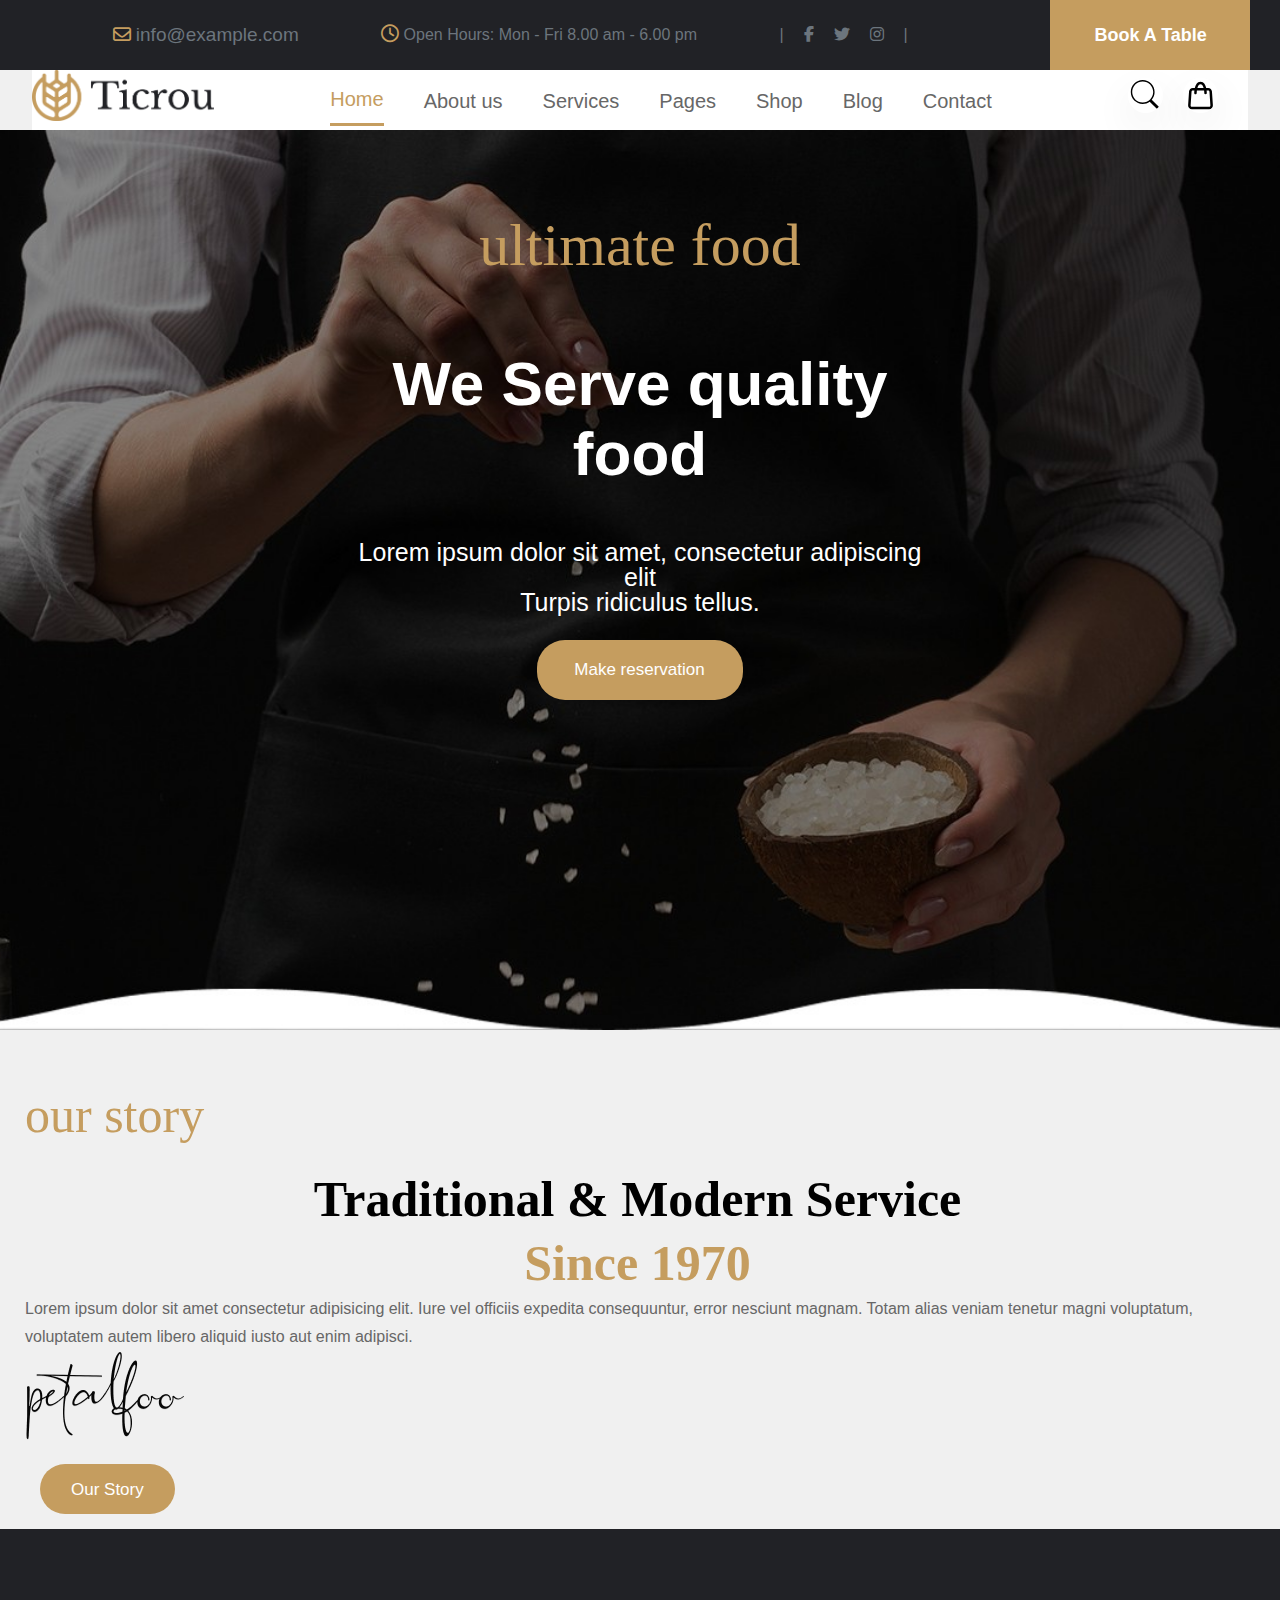
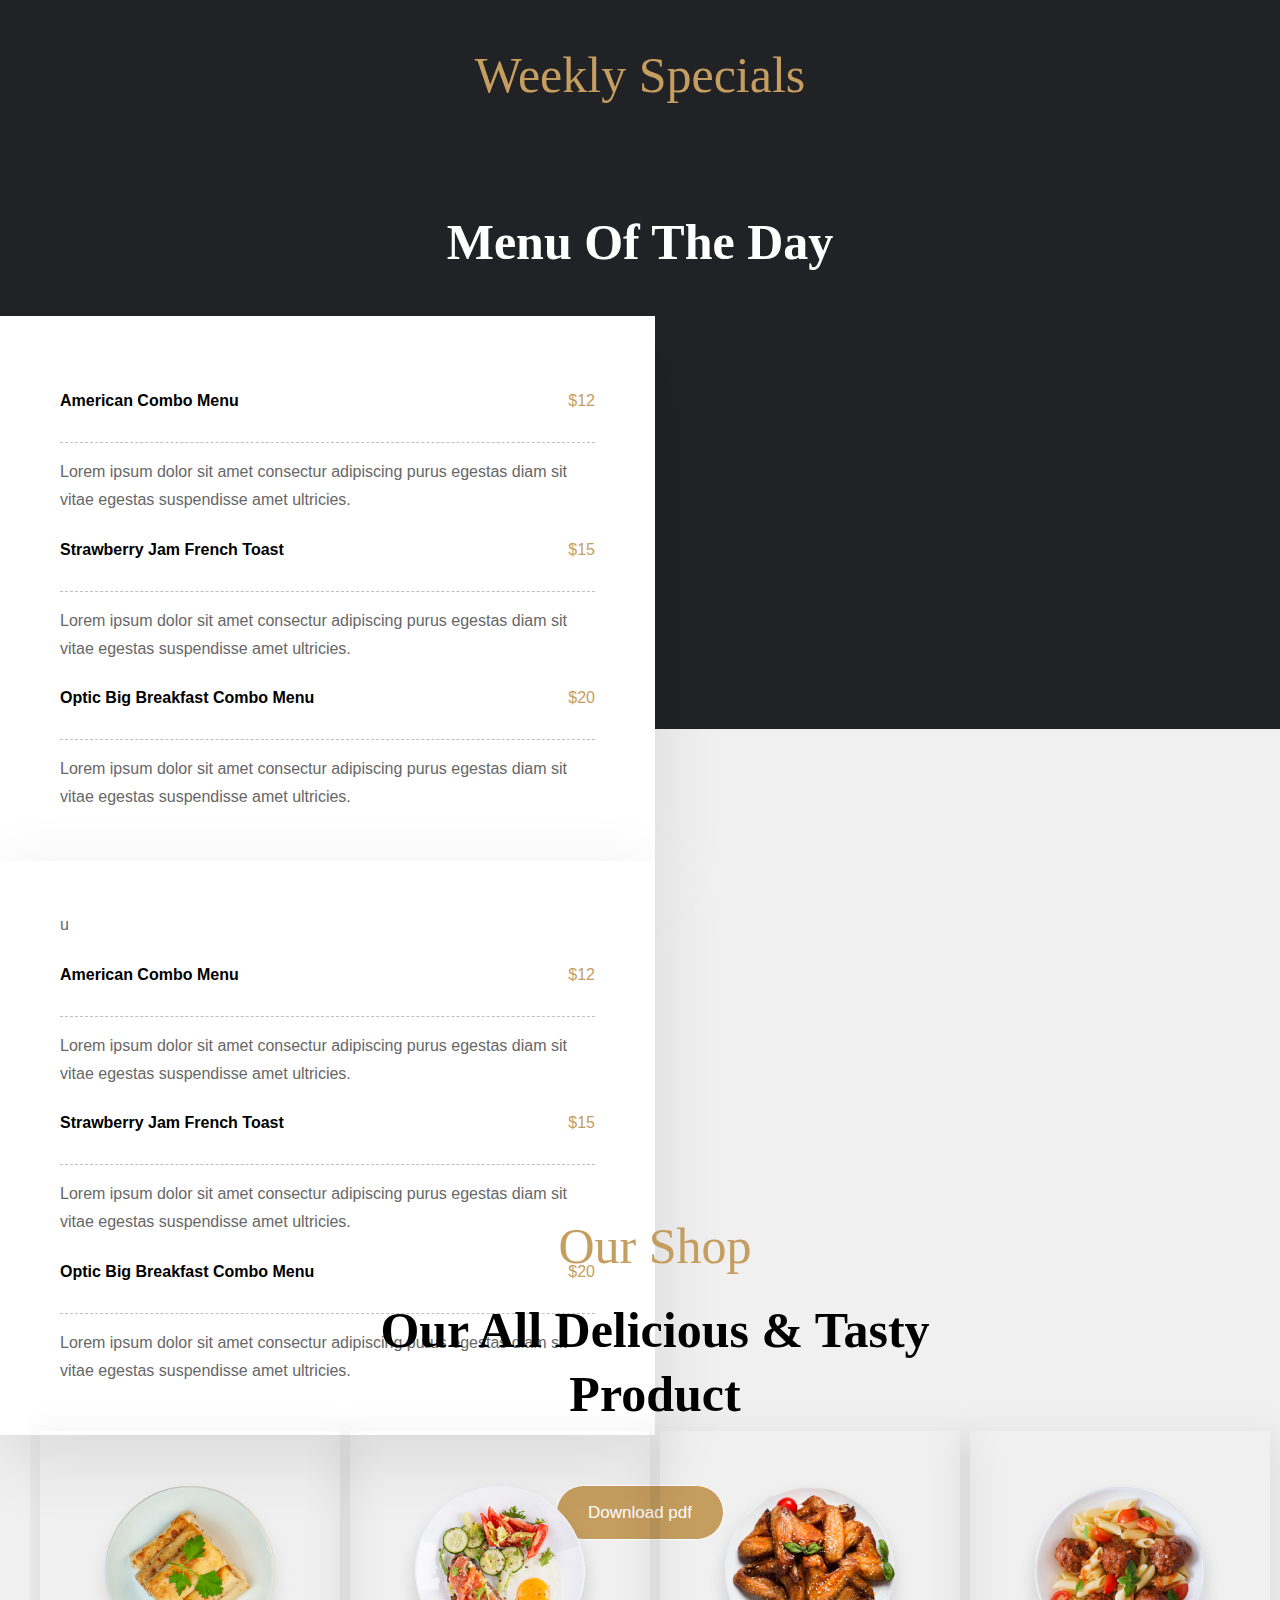
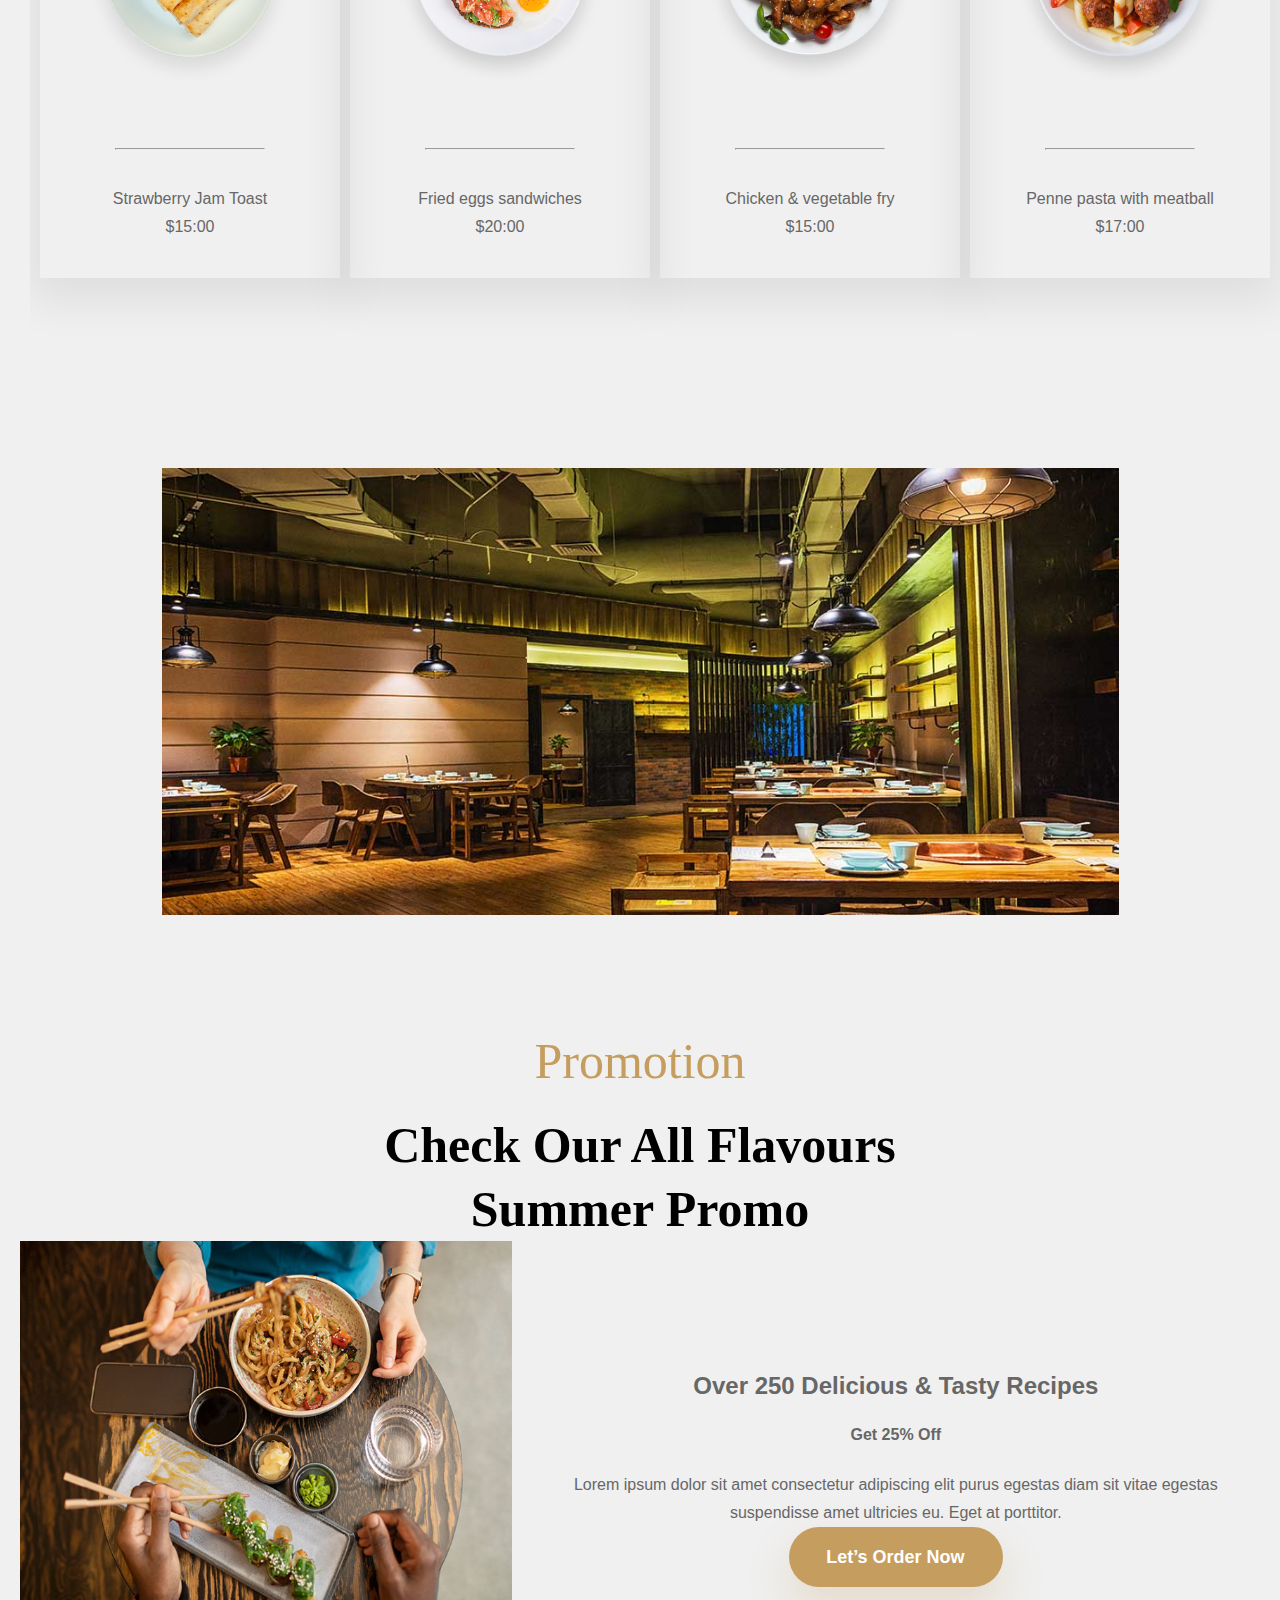
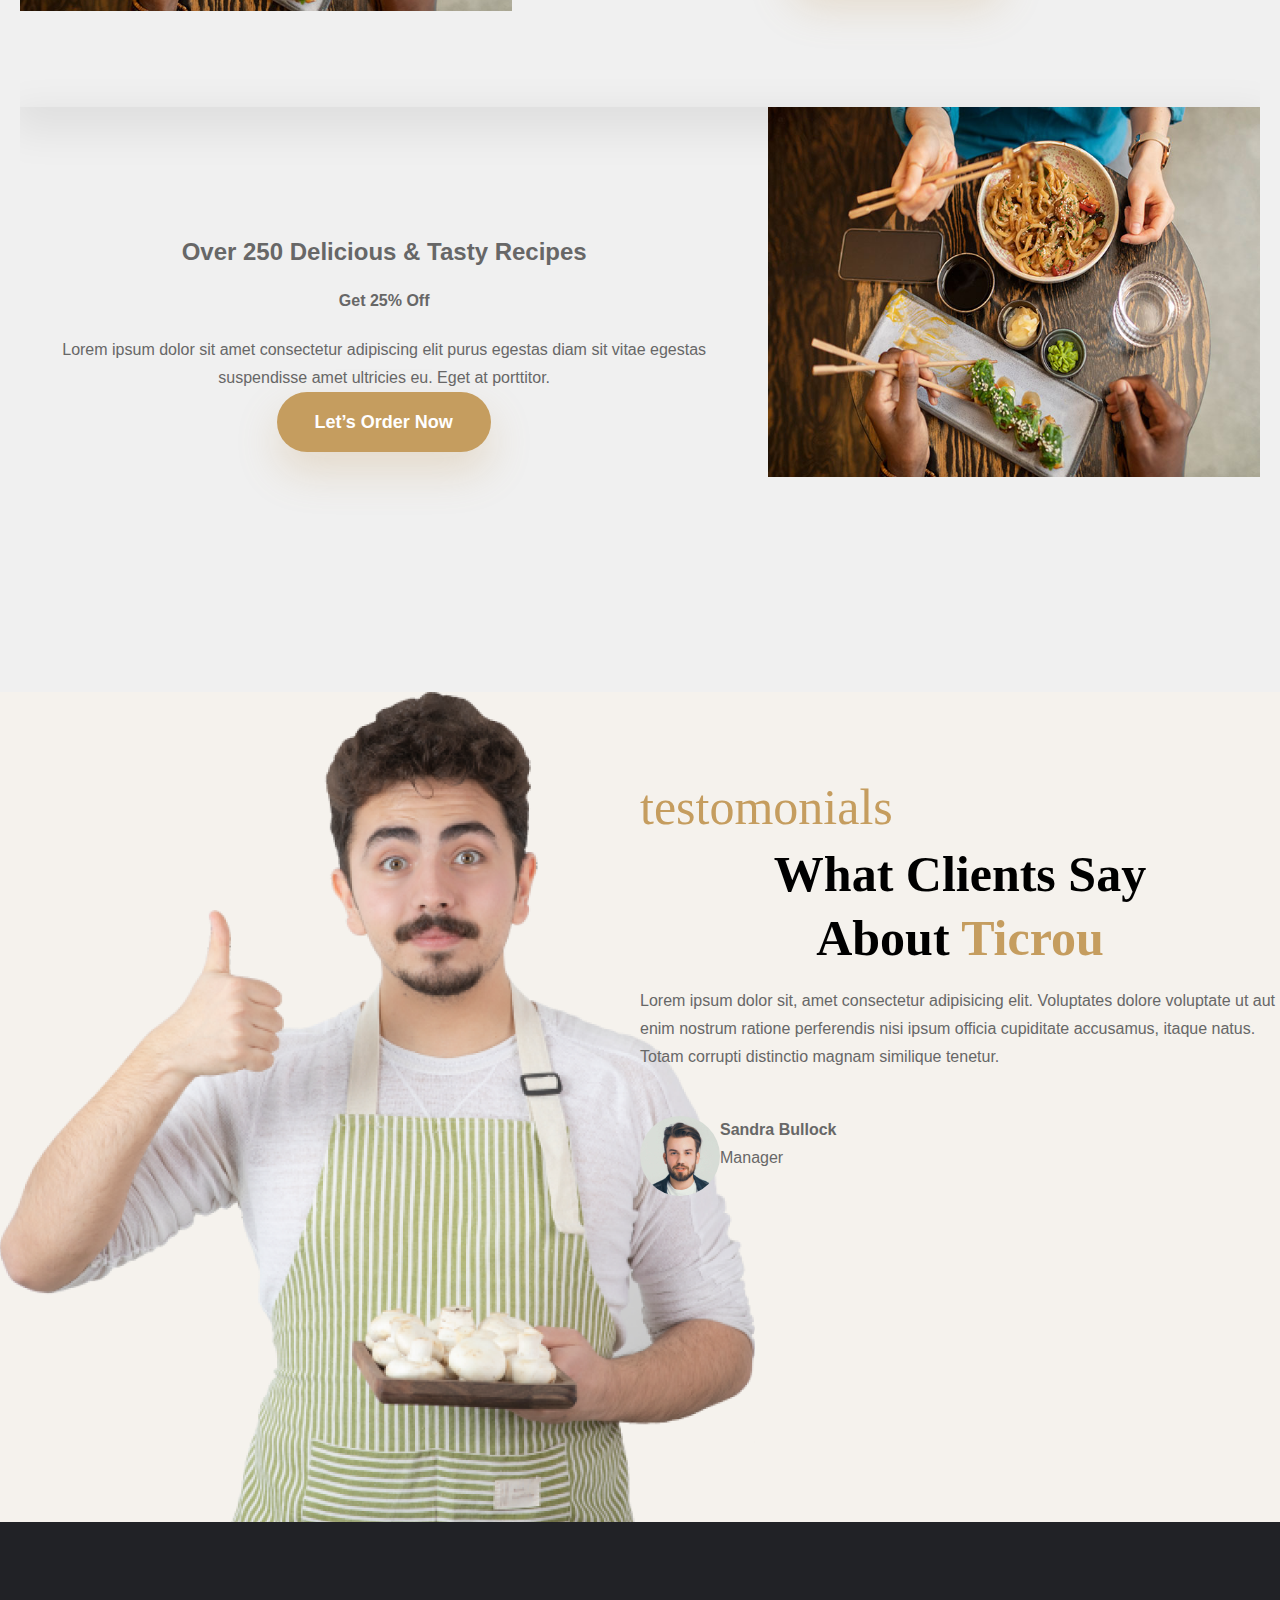
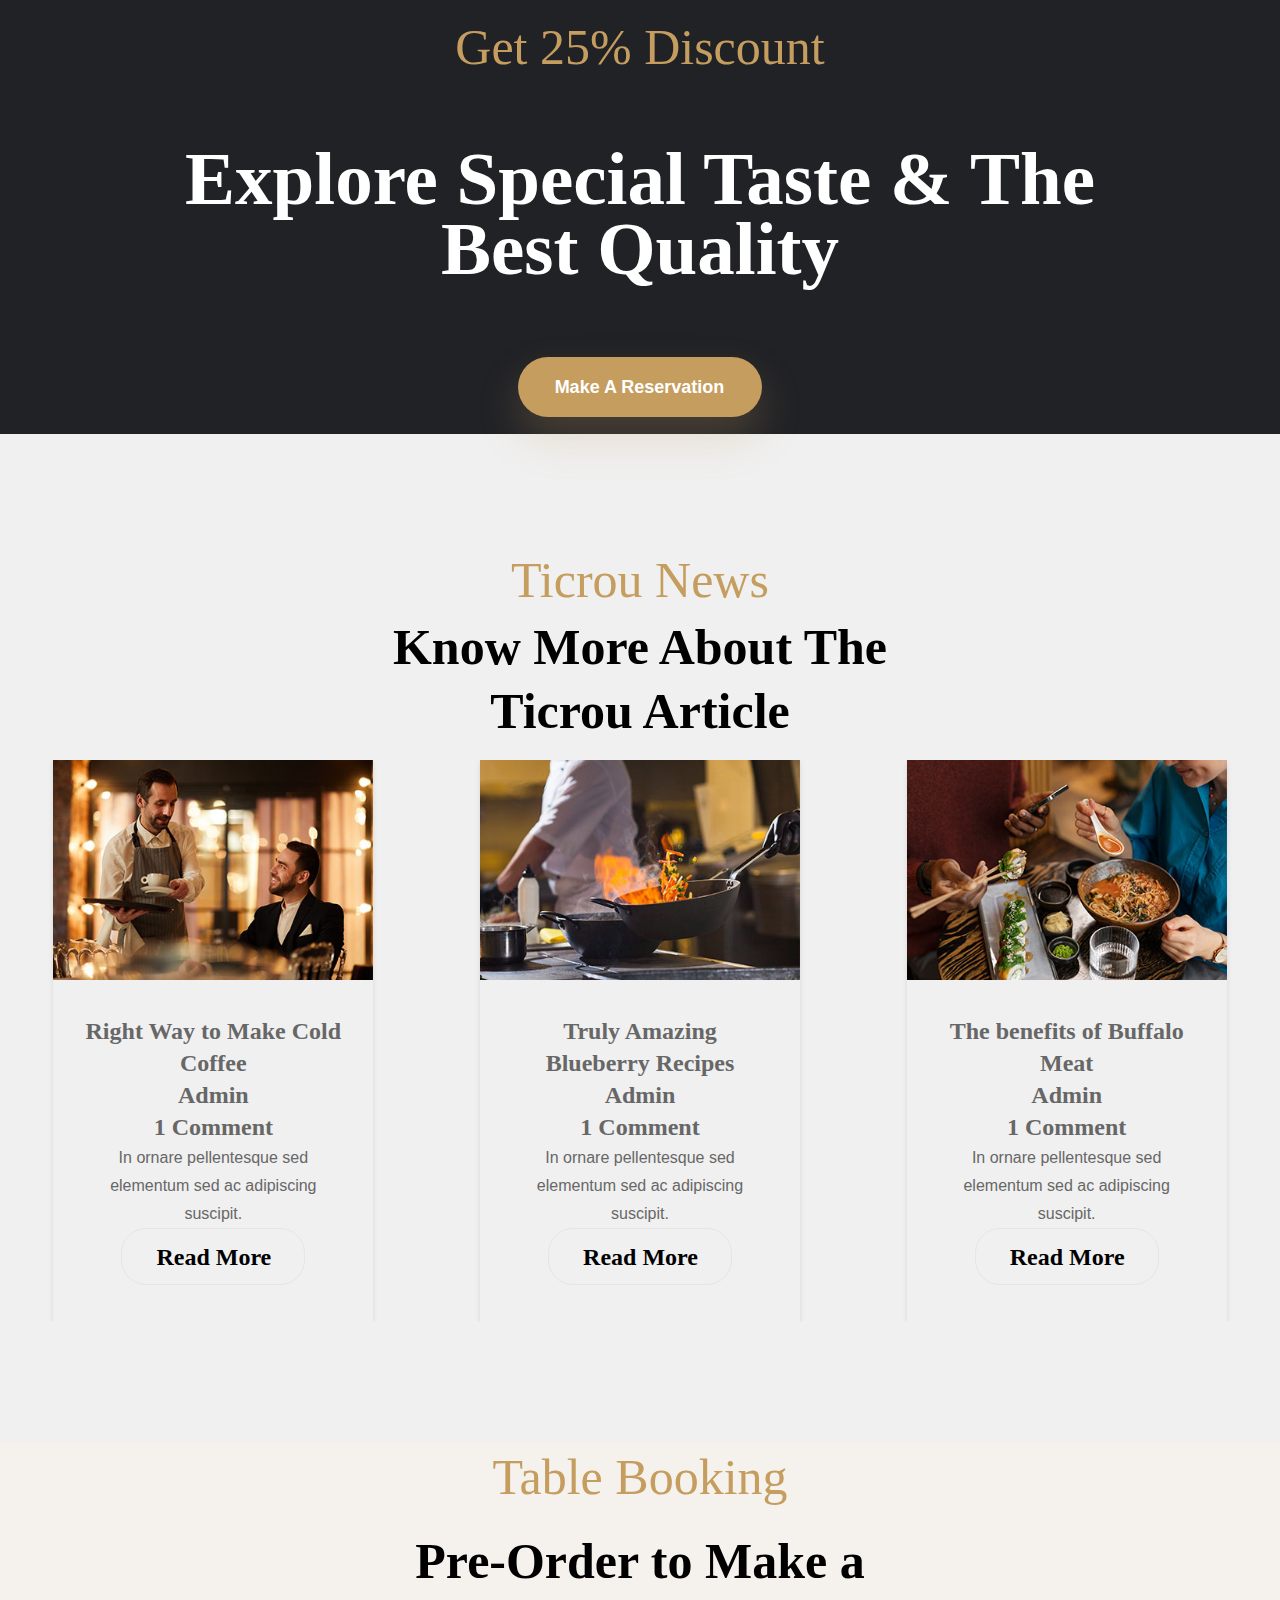
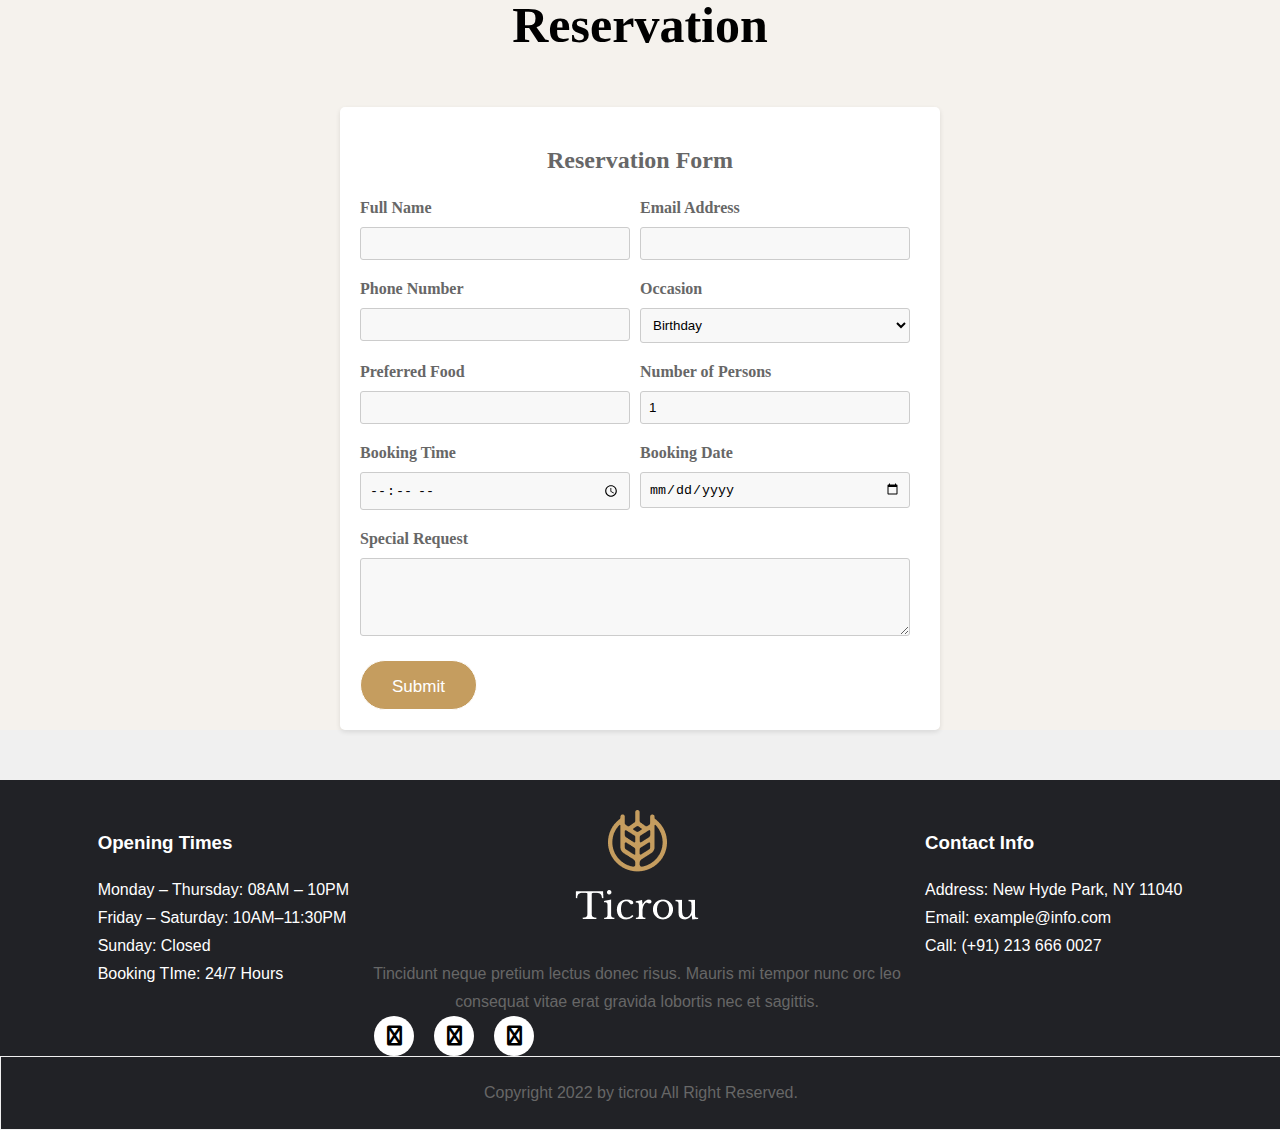
==== homepage.html @ 46934a25 "Add files via upload" ====
<!DOCTYPE html>
<html lang="en">
  <head>
    <meta charset="UTF-8" />
    <meta name="viewport" content="width=device-width, initial-scale=1.0" />
    <title>ticrou-restaurant</title>
    <link rel="stylesheet" href="main.css" />
    <link rel="stylesheet" href="media.css">
<link rel="stylesheet" href="https://cdnjs.cloudflare.com/ajax/libs/font-awesome/6.4.2/css/all.min.css">     
</head>
  <body>
  
    <section class="header">
      <div class="header-top">
      <div class="info">
        <div class="email">
          <i class="fa-regular fa-envelope"></i>
        <a href="info@example.com">info@example.com</a> 
      </div>
      <div class="hours">
        <i class="fa-regular fa-clock"></i>
        Open Hours: Mon - Fri 8.00 am - 6.00 pm
      </div>
      <ul class="social">
        |
        <li><a href="#" class="fa-brands fa-facebook-f"></a></li>
        <li><a href="#" class="fa-brands fa-twitter"></a></li>
        <li><a href="#" class="fa-brands fa-instagram"></a></li> 
        |
      </ul>
    </div>
        <div class="book-btn-container">
          <a href="homepage.html" class="book-in-btn">Book A Table</a>
        </div>
      
      </div>
      <div class="header-bottom">
        
        <div class="logo-box">
            <img class="logo-header" src="./images/logo.png" alt="LOGO" />
          </a>
        </div>
      <div class="nav"> 
        <i class="fa-solid fa-bars"></i>
      </div>
        <div class="navbar">
          <a href="homepage.html">Home</a>
          <a href="#">About us</a>
          <a href="#">Services</a>
          <a href="#">Pages</a>
          <a href="#">Shop</a>
          <a href="#">Blog</a>
          <a href="#">Contact</a>
        </div>
        <ul class="rightnav">
          <div class="toogler">
            <a class="search-icon"><svg class="searchicon" xmlns="http://www.w3.org/2000/svg" x="0px" y="0px" width="100" height="100" viewBox="0 0 50 50">
              <path d="M 21 3 C 11.621094 3 4 10.621094 4 20 C 4 29.378906 11.621094 37 21 37 C 24.710938 37 28.140625 35.804688 30.9375 33.78125 L 44.09375 46.90625 L 46.90625 44.09375 L 33.90625 31.0625 C 36.460938 28.085938 38 24.222656 38 20 C 38 10.621094 30.378906 3 21 3 Z M 21 5 C 29.296875 5 36 11.703125 36 20 C 36 28.296875 29.296875 35 21 35 C 12.703125 35 6 28.296875 6 20 C 6 11.703125 12.703125 5 21 5 Z"></path>
              </svg></a>
              <a class="shopping-bag"><svg class="shoppingbag" width="178px" height="178px" viewBox="-1.92 -1.92 27.84 27.84" xmlns="http://www.w3.org/2000/svg" stroke="#000000" stroke-width="0.00024000000000000003"><g id="SVGRepo_bgCarrier" stroke-width="0"></g><g id="SVGRepo_tracerCarrier" stroke-linecap="round" stroke-linejoin="round"></g><g id="SVGRepo_iconCarrier"> <path fill-rule="evenodd" clip-rule="evenodd" d="M16.5285 6C16.5098 5.9193 16.4904 5.83842 16.4701 5.75746C16.2061 4.70138 15.7904 3.55383 15.1125 2.65C14.4135 1.71802 13.3929 1 12 1C10.6071 1 9.58648 1.71802 8.88749 2.65C8.20962 3.55383 7.79387 4.70138 7.52985 5.75747C7.50961 5.83842 7.49016 5.9193 7.47145 6H5.8711C4.29171 6 2.98281 7.22455 2.87775 8.80044L2.14441 19.8004C2.02898 21.532 3.40238 23 5.13777 23H18.8622C20.5976 23 21.971 21.532 21.8556 19.8004L21.1222 8.80044C21.0172 7.22455 19.7083 6 18.1289 6H16.5285ZM8 11C8.57298 11 8.99806 10.5684 9.00001 9.99817C9.00016 9.97438 9.00044 9.9506 9.00084 9.92682C9.00172 9.87413 9.00351 9.79455 9.00718 9.69194C9.01451 9.48652 9.0293 9.18999 9.05905 8.83304C9.08015 8.57976 9.10858 8.29862 9.14674 8H14.8533C14.8914 8.29862 14.9198 8.57976 14.941 8.83305C14.9707 9.18999 14.9855 9.48652 14.9928 9.69194C14.9965 9.79455 14.9983 9.87413 14.9992 9.92682C14.9996 9.95134 14.9999 9.97587 15 10.0004C15 10.0004 15 11 16 11C17 11 17 9.99866 17 9.99866C16.9999 9.9636 16.9995 9.92854 16.9989 9.89349C16.9978 9.829 16.9957 9.7367 16.9915 9.62056C16.9833 9.38848 16.9668 9.06001 16.934 8.66695C16.917 8.46202 16.8953 8.23812 16.8679 8H18.1289C18.6554 8 19.0917 8.40818 19.1267 8.93348L19.86 19.9335C19.8985 20.5107 19.4407 21 18.8622 21H5.13777C4.55931 21 4.10151 20.5107 4.13998 19.9335L4.87332 8.93348C4.90834 8.40818 5.34464 8 5.8711 8H7.13208C7.10465 8.23812 7.08303 8.46202 7.06595 8.66696C7.0332 9.06001 7.01674 9.38848 7.00845 9.62056C7.0043 9.7367 7.00219 9.829 7.00112 9.89349C7.00054 9.92785 7.00011 9.96221 7 9.99658C6.99924 10.5672 7.42833 11 8 11ZM9.53352 6H14.4665C14.2353 5.15322 13.921 4.39466 13.5125 3.85C13.0865 3.28198 12.6071 3 12 3C11.3929 3 10.9135 3.28198 10.4875 3.85C10.079 4.39466 9.76472 5.15322 9.53352 6Z" ></path> </g></svg></a>
          </div>
        </div>
        
      </div>
    </section>
    <section class="banner">
        <div class="banner-img">
          
          <div class="banner-sep">
          </div>
        </div>
        
        <div class="banner-text">
          <h3>ultimate food</h3>
          <h2>We Serve quality food</h2>
          <p>Lorem ipsum dolor sit amet, consectetur adipiscing elit <br>Turpis ridiculus tellus.</p>
          <div class="make-reservation"><a href="homepage.html"><button class="make-reservation-btn">Make reservation </button>
          </a></div>
            <div class="seperator-img">
            <!-- <img src="./images/shape-1.png" alt="seperator"> -->
          </div>
        </div>
    </section>

    <section class="about">
      <div class="about-text">
      <h3>our story</h3>
      <h2>Traditional & Modern Service <span>Since 1970</span></h2>
      <p>Lorem ipsum dolor sit amet consectetur adipisicing elit. Iure vel officiis expedita consequuntur, error nesciunt magnam. Totam alias veniam tenetur magni voluptatum, voluptatem autem libero aliquid iusto aut enim adipisci.</p>
      <div class="signiture">
        <img src="./images/signature-1.png" alt="signiture">
      </div>
        <a href="about.html"><button class="about-btn">Our Story </button></a>
      </div>
      </div>
    </section>

    <section class="menu">
      <div class="pattern-layer">
        <div class="pattern-1">
          
        </div>
        <div class="pattern-2">
          
        </div>
        <div class="pattern-3">
          
        </div>
      </div>
      <div class="out-cont">
        <div class="in-cont">
          <div class="pattern-1" style="background-image: url('./images/shape-5.png');">
          </div>
          <div class="menu-title">
            <span class="sub-title">Weekly Specials</span>
            <h2>Menu Of The Day</h2>
          </div>
          <div class="main-menu">
            <div class="menu-1">
              <div class="in-menu-1">
                <div class="single-item">
                  <div class="upper-box">
                      <h4><a href="http://azim.commonsupport.com/Ticrou/shop-details.html">American Combo Menu</a></h4>
                      <span class="price">$12</span>
                  </div>
                  <div class="text">
                      <p>Lorem ipsum dolor sit amet consectur adipiscing purus egestas diam sit vitae egestas suspendisse amet ultricies.</p>
                  </div>
                </div>
                <div class="single-item">
                  <div class="upper-box">
                      <h4><a href="http://azim.commonsupport.com/Ticrou/shop-details.html">Strawberry Jam French Toast </a></h4>
                      <span class="price">$15</span>
                  </div>
                  <div class="text">
                      <p>Lorem ipsum dolor sit amet consectur adipiscing purus egestas diam sit vitae egestas suspendisse amet ultricies.</p>
                  </div>
              </div>
              <div class="single-item">
                <div class="upper-box">
                    <h4><a href="http://azim.commonsupport.com/Ticrou/shop-details.html">Optic Big Breakfast Combo Menu</a></h4>
                    <span class="price">$20</span>
                </div>
                <div class="text">
                    <p>Lorem ipsum dolor sit amet consectur adipiscing purus egestas diam sit vitae egestas suspendisse amet ultricies.</p>
                </div>
            </div>
              </div>
            </div>
            <div class="menu-1">u 
              <div class="in-menu-1">
                <div class="single-item">
                  <div class="upper-box">
                      <h4><a href="http://azim.commonsupport.com/Ticrou/shop-details.html">American Combo Menu</a></h4>
                      <span class="price">$12</span>
                  </div>
                  <div class="text">
                      <p>Lorem ipsum dolor sit amet consectur adipiscing purus egestas diam sit vitae egestas suspendisse amet ultricies.</p>
                  </div>
                </div>
                <div class="single-item">
                  <div class="upper-box">
                      <h4><a href="http://azim.commonsupport.com/Ticrou/shop-details.html">Strawberry Jam French Toast </a></h4>
                      <span class="price">$15</span>
                  </div>
                  <div class="text">
                      <p>Lorem ipsum dolor sit amet consectur adipiscing purus egestas diam sit vitae egestas suspendisse amet ultricies.</p>
                  </div>
              </div>
              <div class="single-item">
                <div class="upper-box">
                    <h4><a href="http://azim.commonsupport.com/Ticrou/shop-details.html">Optic Big Breakfast Combo Menu</a></h4>
                    <span class="price">$20</span>
                </div>
                <div class="text">
                    <p>Lorem ipsum dolor sit amet consectur adipiscing purus egestas diam sit vitae egestas suspendisse amet ultricies.</p>
                </div>
            </div>
              </div>
            </div>
          </div>
          <div class="down-btn"><a href="homepage.html"><button class="download-btn">Download pdf </button></a></div>
            </div>
          </div>
        </div>
      </div>
    </section>
    <section class="shop-section">
      <div class="auto-container">
        <div class="sec-title mb_50">
            <span class="sub-title">Our Shop</span>
            <h2>Our All Delicious &amp; Tasty <br>Product</h2>
        </div>
        <div class="plates">
          <div class="plate-1">
            <div class="up-content">
              <img src="./images/shop-1.png" alt="">
            </div>
            <hr>
            <div class="lower-content">
              <span>Strawberry Jam Toast</span>
              <span class="price">$15:00</span>
            </div>
          </div>
          <div class="plate-2">
            <div class="upper-content">
              <img src="./images/shop-3.png" alt="">
            </div>
            <hr>
            <div class="lower-content">
              <span>Fried eggs sandwiches</span>
              <span class="price">$20:00</span>
            </div>
          </div>
          <div class="plate-3">
            <div class="upper-content">
              <img src="./images/shop-4.png" alt="">
            </div>
            <hr>
            <div class="lower-content">
              <span>Chicken & vegetable fry</span>
              <span class="price">$15:00</span>
          </div>
          </div>
          <div class="plate-4">
            <div class="upper-content">
              <img src="./images/shop-2.png" alt="">
            </div>
            <hr>
            <div class="lower-content">
              <span>Penne pasta with meatball</span>
              <span class="price">$17:00</span>
            </div>
          </div>
        </div>
    </section>
    <section class="gallary-section">
      <div class="gallary">
        <!-- <figure> <img src="./images/gallery-1.jpg" alt=""></figure> -->
      <div class="content-box">
        <h4><a href="http://azim.commonsupport.com/Ticrou/index.html"><button>Top 10 breakfast spots in Paris</button></a></h4>
        <span style="display: block;">Breakfast</span>
      </div>
      </div>
    </section>
    <section class="promotion">
      <div class="container">
        <div class="title">
          <span class="sub-title">Promotion</span>
          <h2>Check Our All Flavours <br> Summer Promo<br></h2>
        </div>
        <div class="promo">
        <div class="promo-1">
          <div class="promo-img-1">
          <img src="./images/promotion-1.jpg" alt="promo1" noreapeate>
          </div>
          <div class="order-box-1">
              <h2>Over <span>250</span> Delicious &amp; Tasty Recipes</h2>
              <h4>Get 25% Off</h4>
              <p>Lorem ipsum dolor sit amet consectetur adipiscing elit purus egestas diam sit vitae egestas suspendisse amet ultricies eu. Eget at porttitor.</p>
              <a href="http://azim.commonsupport.com/Ticrou/index.html" class="theme-btn-one">Let’s Order Now</a>
          </div>
          </div>
          <div class="promo-1">
            <div class="order-box-1">
              <h2>Over <span>250</span> Delicious &amp; Tasty Recipes</h2>
              <h4>Get 25% Off</h4>
              <p>Lorem ipsum dolor sit amet consectetur adipiscing elit purus egestas diam sit vitae egestas suspendisse amet ultricies eu. Eget at porttitor.</p>
              <a href="http://azim.commonsupport.com/Ticrou/index.html" class="theme-btn-one">Let’s Order Now</a>
          </div>
            <div class="promo-img-1">
            <img src="./images/promotion-1.jpg" alt="promo1" noreapeate>
            </div>
            
            </div>
          </div>
        </div>
        
      </div>
    </section>
    <section class="testomonial">
        <div class="test-images">
          <div class="chilly">
            <img  src="./images/image-2.png" alt="chilly">
          </div>
        </div>
        <div class="test">
          <div class="test-title">
            <span>testomonials</span>
            <h2>What Clients Say <br>About <span>Ticrou</span></h2>
          </div>
          <div class="inner-test">
            <p>Lorem ipsum dolor sit, amet consectetur adipisicing elit. Voluptates dolore voluptate ut aut enim nostrum ratione perferendis nisi ipsum officia cupiditate accusamus, itaque natus. Totam corrupti distinctio magnam similique tenetur.</p>
            <div class="author-box">
              <div >
                <img class="test-img" src="./images/testimonial-1.jpg" alt="testomonial" >
              </div>
              <div class="author-text">
                <h4>Sandra Bullock</h4>
                <p>Manager</p>
              </div>
            </div>
          </div>
        </div>
    </section>
    <section class="discount">
      <div class="disc-title">
        <span >Get 25% Discount</span>
        <h2>Explore Special Taste &amp; The <br>Best Quality</h2>
        <a href="http://azim.commonsupport.com/Ticrou/index.html" class="theme-btn-one">Make a Reservation</a>
      </div>
    </section>
    <section class="news">
      <div class="news-title">
        <span>Ticrou News</span>
        <h2>Know More About The <br>Ticrou Article</h2>
      </div>
      <div class="news-content">
            <div class="news1">
              <div class="img-box">
                <a href=""><img src="./images/news-1.jpg" alt="" ></a>
              </div>
              <div class="lower-content">
                <a href="">Right Way to Make Cold Coffee</a>
                <ul class="post-info clearfix">
                  <li><i class="icon-10"></i><a href="http://azim.commonsupport.com/Ticrou/blog-details.html">Admin</a></li>
                  <li><i class="icon-11"></i><a href="http://azim.commonsupport.com/Ticrou/blog-details.html">1 Comment</a></li>
              </ul>
                <p>In ornare pellentesque sed elementum sed ac adipiscing suscipit.</p>
                <a href="http://azim.commonsupport.com/Ticrou/blog-details.html" class="theme-btn-two">Read More</a>
              </div>
            </div>
            <div class="news1">
              <div class="img-box">
                <a href=""><img src="./images/news-2.jpg" alt=""></a>
              </div>
              <div class="lower-content">
                <a href="">Truly Amazing Blueberry Recipes</a>
                <ul class="post-info clearfix">
                  <li><i class="icon-10"></i><a href="http://azim.commonsupport.com/Ticrou/blog-details.html">Admin</a></li>
                  <li><i class="icon-11"></i><a href="http://azim.commonsupport.com/Ticrou/blog-details.html">1 Comment</a></li>
              </ul>
                <p>In ornare pellentesque sed elementum sed ac adipiscing suscipit.</p>
                <a href="http://azim.commonsupport.com/Ticrou/blog-details.html" class="theme-btn-two">Read More</a>
              </div>
            </div>
            <div class="news1">
              <div class="img-box">
                <a href=""><img src="./images/news-3.jpg" alt="" ></a>
              </div>
              <div class="lower-content">
                <a href="">The benefits of Buffalo Meat</a>
                <ul class="post-info clearfix">
                  <li><i class="icon-10"></i><a href="http://azim.commonsupport.com/Ticrou/blog-details.html">Admin</a></li>
                  <li><i class="icon-11"></i><a href="http://azim.commonsupport.com/Ticrou/blog-details.html">1 Comment</a></li>
              </ul>
                <p>In ornare pellentesque sed elementum sed ac adipiscing suscipit.</p>
                <a href="http://azim.commonsupport.com/Ticrou/blog-details.html" class="theme-btn-two">Read More</a>
              </div>
            </div>
            </div>
      </div>
    </section>
    <section class="booking">
    <div class="sub-title">
      <span class="sub-title">Table Booking</span>
      <h2>Pre-Order to Make a <br>Reservation</h2>
    </div>
    <div class="form-container">
      <h2>Reservation Form</h2>
      <form>
          <div class="input-group">
              <div class="input-item">
                  <label for="full-name">Full Name</label>
                  <input type="text" id="full-name" name="full-name" required>
              </div>
              <div class="input-item">
                  <label for="email">Email Address</label>
                  <input type="email" id="email" name="email" required>
              </div>
          </div>

          <div class="input-group">
              <div class="input-item">
                  <label for="phone">Phone Number</label>
                  <input type="tel" id="phone" name="phone" required>
              </div>
              <div class="input-item">
                  <label for="occasion">Occasion</label>
                  <select id="occasion" name="occasion">
                      <option value="birthday">Birthday</option>
                      <option value="anniversary">Anniversary</option>
                      <option value="wedding">Wedding</option>
                      <option value="other">Other</option>
                  </select>
              </div>
          </div>

          <div class="input-group">
              <div class="input-item">
                  <label for="preferred-food">Preferred Food</label>
                  <input type="text" id="preferred-food" name="preferred-food">
              </div>
              <div class="input-item">
                  <label for="num-persons">Number of Persons</label>
                  <input type="number" id="num-persons" name="num-persons" min="1" value="1">
              </div>
          </div>

          <div class="input-group">
              <div class="input-item">
                  <label for="booking-time">Booking Time</label>
                  <input type="time" id="booking-time" name="booking-time">
              </div>
              <div class="input-item">
                  <label for="booking-date">Booking Date</label>
                  <input type="date" id="booking-date" name="booking-date">
              </div>
          </div>

          <div class="input-group">
              <div class="input-item full-width">
                  <label for="special-request">Special Request</label>
                  <textarea id="special-request" name="special-request" rows="4"></textarea>
              </div>
          </div>

          <button type="submit">Submit</button>
      </form>
  </div>
    </div>
    </section>
    <section class="footeer">
      <div class="upper-footer">
        <div class="content">
          <div class="open">
                  <div class="widget-title">
                      <h3>Opening Times</h3>
                  </div>
                  <div class="widget-content">
                      <ul>
                          <li>Monday – Thursday: 08AM – 10PM</li>
                          <li>Friday – Saturday: 10AM–11:30PM</li>
                          <li>Sunday: <span>Closed</span></li>
                          <li>Booking TIme: 24/7 Hours</li>
                      </ul>
                  </div>
              </div>
          </div>
          <div class="logo">
                  <div class="widget-content">
                      <div class="foot-logo">
                        <img src="./images/footer-logo.png" alt="" srcset="">
                      </div>
                      <div class="text">
                          <p>Tincidunt neque pretium lectus donec risus. Mauris mi tempor nunc orc leo consequat vitae erat gravida lobortis nec et sagittis.</p>
                      </div>
                        <div class="social">
                          <div class="social-icons">
                            <a href="#" class="fa fa-facebook"></a>
                            <a href="#" class="fa fa-twitter"></a>
                            <a href="#" class="fa fa-instagram"></a>
                          </div>
                        </div>
                  </div>
          </div>
          <div class="contact">
            <!--  -->
                  <div class="widget-title">
                      <h3>Contact Info</h3>
                  </div>
                  <div class="widget-content">
                      <ul class="info-list">
                          <li><span>Address: </span>New Hyde Park, NY 11040</li>
                          <li><span>Email: </span><a href="mailto:example@info.com">example@info.com</a></li>
                          <li><span>Call: </span><a href="tel:912136660027">(+91) 213 666 0027</a></li>
                      </ul>
                  </div>
            <!--  -->
          </div>
        </div>
      <div class="lower-footer">
        <p>Copyright 2022 by <a href="index.html">ticrou</a> All Right Reserved.</p>
      </div>
    </section>
  </body>
</html>
---- main.css ----
:root {
    --black: #000;
    --white: #ffffff;
    --gold: #C59D5F;
    --darkblue: #212226;
    --gray: #BCBDBE;
    --gray2: #848484;
    --baige:#F5F2ED;
    --purple:#4D4851;
    --blue: #007bff;
    --indigo: #6610f2;
    --purple: #6f42c1;
    --pink: #e83e8c;
    --red: #dc3545;
    --orange: #fd7e14;
    --yellow: #ffc107;
    --green: #28a745;
    --teal: #20c997;
    --cyan: #17a2b8;
    --white: #fff;
    --gray: #6c757d;
    --gray-dark: #343a40;
    --primary: #007bff;
    --secondary: #6c757d;
    --success: #28a745;
    --info: #17a2b8;
    --warning: #ffc107;
    --danger: #dc3545;
    --light: #f8f9fa;
    --dark: #343a40;
    --breakpoint-xs: 0;
    --breakpoint-sm: 576px;
    --breakpoint-md: 768px;
    --breakpoint-lg: 992px;
    --breakpoint-xl: 1200px;
    --font-family-sans-serif: -apple-system, BlinkMacSystemFont, "Segoe UI", Roboto, "Helvetica Neue", Arial, "Noto Sans", sans-serif, "Apple Color Emoji", "Segoe UI Emoji", "Segoe UI Symbol", "Noto Color Emoji";
    --font-family-monospace: SFMono-Regular, Menlo, Monaco, Consolas, "Liberation Mono", "Courier New", monospace;
}

*{
    box-sizing: border-box;
    list-style: inherit;
}
img{
    border-style: none;
    display: inline-block;
    max-width: 100%;
    height: auto;
    transition-delay: .1s;
    transition-timing-function: ease-in-out;
    transition-duration: .7s;
    transition-property: all;   
}

a{
    color: inherit;
    font-style: inherit;
    text-decoration: inherit;
    text-decoration-line: inherit;
}

ul,li{
    list-style: none;
    padding: 0px;
    margin: 0px;
}

body {
    background: var(--darkblue);
    margin: 0;
    padding: 0;
    font-size: 16px;
    color: #676767;
    line-height: 28px;
    font-weight: 400;
    background: #ffffff;
    font-family: 'Poppins', sans-serif;
    width: 100%;
    background-size: cover;
    background-repeat: no-repeat;
    background-position: center top;
    -webkit-font-smoothing: antialiased;
}

.header{
    width: 100%;
}

.header-top{
    background-color: var(--darkblue);
    display: flex;
    align-items: center;
    justify-content: space-around;
    width: 100%;
    margin: auto;
}

.info {
    position: relative;
    display: flex;
    flex-wrap: wrap;
    background-color: var(--darkblue);
    align-items: center;
    justify-content:space-evenly;
    font-weight: 500;
    font-size: 19px;
    width: 75%;
    color: var(--gray);
}

.info .email .fa-regular{ 
    color: var(--gold);
    font-size: 18px;
}

.info .email a:hover{
    color: var(--gold);
    transition: all 300ms ;
}

.social{
    display: flex;
    gap: 20px;
    font-size: 16px;
}
.social a:hover{
    color: var(--gold);
    transition: all 500ms;
}

.hours{
    font-size: 16px;
    line-height: 24px;
    font-weight: 500;
    color: var( --gray);
}

.hours .fa-clock{
    color: var(--gold);
    font-size: 18px;
}


.book-in-btn{
    position: relative;
    display: inline-block;
    overflow: hidden;
    vertical-align: middle;
    font-size: 18px;
    line-height: 23px;
    font-family: 'DM Sans', sans-serif;
    font-weight: 700;
    color: #fff;
    padding: 24px 43px 23px 44px;
    z-index: 1;
    background-color: var(--gold);
}
.book-in-btn:hover{
    color: var(--gold);
    transition: all ease-in-out 500ms;
}
.book-in-btn::before{
    content: '';
    width: 0;
    left: 0;
    top:0;
    transition: all ease-in-out 500ms;
    position: absolute;
    z-index: 1;
}

.book-in-btn:hover::before{
    content: '';
    width: 100%;
    height: 100%;
    background-color: var(--white);
    z-index: -1;
}

.header-bottom{
    background-color: var(--white);
    display: flex;
    flex-wrap: wrap;
    justify-content: space-around;
    align-items: center;
    width: 95%;
    height: 90px;
    max-width: 100%;
    max-height: fit-content;
    margin: auto;
}
.logo-header{
    width: 200px;
}
.logo-box img{
    width: 182px;
}
.navbar {
    display: flex;
    flex: 1;
    flex-wrap: wrap;
    justify-content: center;
    align-items: center;
    font-size: 20px;
    gap: 40px;
    list-style-type: none;
    margin-right: 20px;
    height: 30px;
}

.header-bottom a{
    color: inherit;
    text-decoration:inherit;
}

.navbar a:first-child{
    padding-bottom: 5px;
    padding: auto;
    padding-bottom: 10px;
    color: var(--gold); 
    border-bottom: 3px solid var(--gold);
}

.navbar a{
    padding-bottom: 5px;
    padding: auto;
    padding-bottom: 10px;
    
}

.navbar a:hover{
    color: var(--gold); 
    border-bottom: 3px solid var(--gold);
    padding-bottom: 5px; 
    padding: auto;
    padding-bottom: 10px;
}


.nav{
    display:none;
}

.rightnav{
    display: flex;
    flex-direction:row;
    list-style: none;
    gap: 10px;
}

.toogler{
    display: flex;
    flex-direction: row;
    flex-wrap: wrap;
    margin-right: 30px;
    gap: 20px;
}
.search-icon .shopping-bag{
    margin: auto;
    border-radius: 50%;
    background-color: var(--white);
    padding: 5px;
}

.searchicon , .shoppingbag {
    
    box-shadow: 0px 15px 40px rgba(0, 0, 0, 0.07);
    border-radius: 50%;
    width: 35px;
    height: fit-content;
}
.searchicon:hover , .shoppingbag:hover {
    transition:0.5s;
    fill: var(--white);
    background-color: var(--gold);
}

.banner {
    position: relative;
    background-color: var(--white);
}

.banner-img {
    background-image: url("./images/banner.jpg");
    background-repeat: no-repeat;
    background-position: center;
    width: 100%;
    height: 100vh;
    background-size: cover;
    align-items: center;
    border: none;

}


.banner-text {
    color: var(--black);
    z-index: 1;
    font-size: 25px;
    display: flex;
    flex-direction: column;
    text-align: center;
    position: absolute;
    top: 50%;
    left: 50%;
    transform: translate(-50%, -50%);
    padding: 20px;
    background: transparent;
    border-radius: 10px;
    height: 100%;
    max-width: 100%;
    box-shadow:none;
    line-height: 25px;
    white-space: normal;
    
    
}
.banner-text h3{
    color: var(--gold);
    font-size:60px;
    font-family: 'Rouge Script', cursive;
    line-height: 70px;
    font-weight: 400;
    margin-bottom: 17px;
}
.banner-text h2{
color: var(--white);
font-size: 62px;
line-height: 70px;
}
.banner-text p{
    color: var(--white);
}

.banner-img{
    background-image: url('./images/banner.jpg');
    background-repeat: no-repeat;
    background-position: center;
    background-size: cover;
    width: 100%;
}
.make-reservation-btn{
    position: relative;
    border-radius: 28px;
    height: fit-content;
    background-color: var(--gold);
    color: var(--white);
    border:0px solid;
    cursor:pointer;
    color:#ffffff;
    font-family:sans-serif;
    font-size:17px;
    padding:16px 31px;
    text-decoration:none;
    display:inline-block;
    padding: 20px 38px 20px 37px;
    margin-top: 25px;
}
.make-reservation-btn:hover {

    transition: all ease-in-out 300ms;
    color: var(--white);
    z-index:2;
}

.make-reservation-btn::before{
    width: 0;
    content: '';
    transition: all 500ms;
    position: absolute;
    left: 0;
    top: 0;
    
    border-radius:28px 
}
.make-reservation-btn:hover::before{
    content: '';
    width: 100%;
    height: 100%;
    background-color: var(--black);
    z-index:-1;
}

.about-text{
    position: relative;
    display: block;
    margin-right: 30px;
    display: flex;
    flex-direction: column;
    margin-left: 25px;
}

.about-text h3{
    position: relative;
    display: block;
    font-size: 50px;
    line-height: 70px;
    font-family: 'Rouge Script', cursive;
    font-weight: 400;
    margin-bottom: 17px;
    font-family:'Rouge Script',cursive;
    color: var(--gold);
}

.about-text h2{
    position: relative;
    display: block;
    font-size: 50px;
    line-height: 64px;
    font-family: 'Libre Baskerville', serif;
    font-weight: 700;
    color: #000;
    margin: 0px;
}
.about-text h2 span{
    display: block;
    color: var(--gold);
}

p{
    position: relative;
    font-family: 'Poppins', sans-serif;
    color: #676767;
    font-weight: 400;
    margin: 0px;
    transition: all 500ms ease;
}
.about-btn{
    position: relative;
    display: inline-block;
    border-radius: 28px;
    width: fit-content;
    height: 50px;
    background-color: var(--gold);
    color: var(--white);
    border:0px solid;
    cursor:pointer;
    color:#ffffff;
    font-family:sans-serif;
    font-size:17px;
    padding:16px 31px;
    text-decoration:none;
    margin:15px ;
}

.about-btn:hover{
    color: var(--white);
}
.about-btn:hover {

    transition: all ease-in-out 300ms;
    color: var(--white);
    z-index:2;
}

.about-btn::before{
    width: 0;
    content: '';
    transition: all 500ms;
    position: absolute;
    left: 0;
    top: 0;
    
    border-radius:28px 
}
.about-btn:hover::before{
    content: '';
    width: 100%;
    height: 100%;
    background-color: var(--darkblue);
    z-index:-1;
}
.icons {
    width: 40px;
    height: 40px;
    padding: auto;
    margin-right: 20px;
    box-shadow: 0px 15px 40px 10px rgba(0, 0, 0, 0.07);
    border-radius: 50%;
}
.out-cont{
    background-color: var(--darkblue);
    position: relative;
    padding-top: 111px;
    height: 800px;
}
.menu-title .sub-title{
    color: var(--white);
    font-family: 'Rouge Script', cursive;
    position: relative;
    display: block;
    font-size: 50px;
    line-height: 70px;
    font-family: 'Rouge Script', cursive;
    font-weight: 400;
    margin-bottom: 17px;
    text-align: center;
    margin-bottom: 100px;
}
.menu-title h2{
    position: relative;
    display: flex;
    justify-content: center;
    font-size: 50px;
    line-height: 64px;
    font-family: 'Libre Baskerville', serif;
    font-weight: 700;
    color: var(--white);
}

.menu-title :first-child{
    color: var(--gold);
}

.menu-1{
    width: 50%;
    margin-left: 15px;
    background-color: var(--white);
    position: relative;
    display: block;
    padding: 50px 60px;
    background: #fff;
    box-shadow: 0px 20px 70px rgba(0, 0, 0, 0.1);
}
.menu-1 .in-menu-1 .single-item .upper-box {
    position: relative;
    display: flex;
    align-items: center;
    justify-content: space-between;
    padding-bottom: 6px;
    margin-bottom: 15px;
    border-bottom: 1px dashed rgba(0, 0, 0, 0.25);
}

.main-menu{
    display: flex;
    flex-wrap: wrap;
    margin-right: -15px;
    margin-left: -15px;
}
.main-menu a {
    color: inherit;
    list-style: inherit;
}
.main-menu .price {
    color: var(--gold);
}

.single-item h4 a {
    display: inline-block;
    color: #000;
}

.down-btn{
    display: flex;
    justify-content: center;
}

.download-btn{
    display:inline-block;
    justify-content: center;
    border-radius: 28px;
    width: fit-content;
    height: 55px;
    background-color: var(--gold);
    color: var(--white);
    border:1px solid;
    cursor:pointer;
    color:#ffffff;
    font-family:sans-serif;
    font-size:17px;
    padding:16px 31px;
    text-decoration:none;
    margin-top: 50px;
    z-index: 1;
}

.download-btn:hover{
    background-color: var(--black);
}

.shop-section {
    z-index: 1;
    position: relative;
    padding: 482px 0px 120px 0px;
    overflow: hidden;
    margin-left: 30px;
}

.sec-title .sub-title {
    position: relative;
    display: block;
    font-size: 50px;
    line-height: 70px;
    font-family: 'Rouge Script', cursive;
    font-weight: 400;
    margin-bottom: 17px;
    color: var(--gold);
}
.sec-title h2 {
    position: relative;
    display: block;
    font-size: 50px;
    line-height: 64px;
    font-family: 'Libre Baskerville', serif;
    font-weight: 700;
    color: #000;
    margin: 0px;
}
.plates{
    width:100%;
    display:flex;
    justify-content: center;
    flex-direction: row;
    flex-wrap:wrap ;
}

.shop-block-one .inner-box {
    position: relative;
    display: block;
    padding: 36px 15px 43px 15px;
}

.shop-block-one .inner-box {
    position: relative;
    display: block;
    background: #fff;
    text-align: center;
    box-shadow: 0px 15px 40px rgba(0, 0, 0, 0.07);
}

.gallary-section{
    display: block;
    position: relative;
    padding-top: 65px;
    width: 100%;
    height: fit-content;
}

.gallary{
    margin:auto;
    background-image: url("./images/gallery-1.jpg");
    background-repeat: no-repeat;
    background-size: contain;
    background-position: center;
    height:447px ;
}
.gallary button{
    position: relative;
    display: inline-block;
    font-size: 20px;
    line-height: 34px;
    font-weight: 700;
    color: var(--black);
    background: var(--white);
    padding: 18px 30px;
}
.gallary button:hover{
    color: var(--white);
    background-color: var(--gold);
}
/* .gallary span{
    position: absolute;
    bottom: 16px;
    left: 148px;
    color: var(--gold);
    background-color: var(--white);
    padding: 8px 30px;
} */
.gallery-block-one .inner-box .content-box{
    position: absolute;
    left: 0px;
    bottom: 0px;
    width: 100%;
    opacity: 0;
    transition: all 500ms ease;
}
.gallery {
    left: 30px;
    bottom: 30px;
    opacity: 1;
}

.content-box {
    position: absolute;
    left: 0px;
    bottom: 0px;
    width: 100%;
    opacity: 0;
    transition: all 500ms ease;
}

.gallery  .content-box h4{
    position: relative;
    display: block;
    margin-bottom: 10px;
}
.promotion{
    position: relative;
    text-align: center;
}

.sub-title{
    position: relative;
    display: block;
    font-size: 50px;
    line-height: 70px;
    font-family: 'Rouge Script', cursive;
    font-weight: 400;
    margin-bottom: 17px;
    color: var(--gold);
}
.title h2{
    position: relative;
    display: block;
    font-size: 50px;
    line-height: 64px;
    font-family: 'Libre Baskerville', serif;
    font-weight: 700;
    color: #000;
    margin: 0px;
}

hr{
    width: 150px;
}

.lower-content{
    text-align: center;
}
.price{
    display: block;
}
.plate-1 ,.plate-2 ,.plate-3 , .plate-4{
    margin: 5px;
    box-shadow: #000;
    box-shadow: 0px 15px 40px 10px rgba(0, 0, 0, 0.07);
}

.promo{
    max-width: 100%;
    overflow: hidden;
}
.promo-1{
    display:inline-flex;
    box-shadow: 0px 15px 40px 10px rgba(0, 0, 0, 0.07);
    gap: 20px;
}
.promo-img-1{
    position: relative;
    width: 700px;
    height: 527px;
    transition: all 500ms ease;
    display: inline-block;
    max-width: 50%;
    height: auto;
}
.theme-btn-one {
    position: relative;
    display: inline-block;
    overflow: hidden;
    vertical-align: middle;
    font-size: 18px;
    line-height: 23px;
    font-weight: 700;
    font-family: 'DM Sans', sans-serif;
    color: #fff !important;
    text-align: center;
    padding: 19px 38px 18px 37px;
    text-transform: capitalize;
    z-index: 1;
    box-shadow: 0px 20px 40px rgba(197, 157, 95, 0.25);
    border-radius: 150px;
    transition: all 500ms ease;
}
.theme-btn-one {
    background: #C59D5F;
}
.theme-btn-one:hover{
    background-color:var(--black);
    background-color: black; 
}


a:hover {
    text-decoration: none;
    outline: none;
}
.promotion,.order-box-1 {
    padding: 111px 20px 120px 20px;
}
.testomonial{
    background-image: url("./images/men-1.png");
    background-repeat: no-repeat;
    width: 100%;
    background-color: var(--baige);
    display: inline-flex;
    height: fit-content;
    position: relative;
    
}
.chilly{
    position: absolute;
    right: 0px;
    top: 118px;
}
.test-images{
    position: absolute;
    left: 0px;
    top: 0px;
    background-size: cover;
    background-repeat: no-repeat;
    background-position: center;
}

.testomonial .test-images .man{
    margin: auto;
}

.test{
    width: 100%;
    height: 750px;
    display: flex;
    flex-direction: column;
    flex-wrap: wrap;
    margin-top: 80px;
    margin-left: 50%;

}

.test h2{
        position: relative;
    display: block;
    font-size: 50px;
    line-height: 64px;
    font-family: 'Libre Baskerville', serif;
    font-weight: 700;
    color: #000;
    margin: 0px;
}


.test-title {
    margin-bottom: 45px;
    position: relative;
    display: block;
    font-size: 50px;
    line-height: 70px;
    font-family: 'Rouge Script', cursive;
    font-weight: 400;
    margin-bottom: 17px;
}

.test span ,.news-title span {
    color: var(--gold);
}

.test-img{
border-radius: 50px;
}

.author-box{
    margin-top: 45px;
    display: inline-flex;
}
.author-box h4{
margin: 0;
}

.discount{
    background-color: var(--darkblue);
    width: 100%;
    display: flex;
    justify-content: center;
}

.disc-title {
    margin-top: 90px;
    width: 90%;
    position: relative;
    display: block;
    font-size: 50px;
    line-height: 70px;
    font-family: 'Rouge Script', cursive;
    font-weight: 400;
    margin-bottom: 17px;
    text-align: center;
}

.disc-title span{
    color: var(--gold);
    margin-top: 20px;
}

.disc-title h2{
    color: var(--white);    
}

.disc-btn:hover {
    background-color:var(--black);
    background-color: black; 
    }

    .news{
    padding: 111px 0px 120px 0px;
    }
.news-title{
    text-align: center;
    position: relative;
    display: block;
    font-size: 50px;
    line-height: 70px;
    font-family: 'Rouge Script', cursive;
    font-weight: 400;
    margin-bottom: 17px;

}

.news-title h2{
    position: relative;
    display: block;
    font-size: 50px;
    line-height: 64px;
    font-family: 'Libre Baskerville', serif;
    font-weight: 700;
    color: #000;
    margin: 0px;    
}

.lower-content{
    position: relative;
    display: block;
    padding: 27px 30px 37px 30px;
}
.lower-content a{
    font-size: 24px;
    line-height: 30px;
    font-weight: 700;
    font-family: 'Libre Baskerville', serif;
}

.theme-btn-two {
    position: relative;
    display: inline-block;
    overflow: hidden;
    vertical-align: middle;
    font-size: 18px;
    line-height: 23px;
    font-weight: 700;
    font-family: 'DM Sans', sans-serif;
    color: #000;
    text-align: center;
    padding: 13px 33px 12px 34px;
    text-transform: capitalize;
    z-index: 1;
    border: 1px solid #E5E5E5;
    border-radius: 25px;
    transition: all 500ms ease;
}

.theme-btn-two:hover {
    color: #fff;
}
.theme-btn-two:hover {
    background: #C59D5F;
    border-color: #C59D5F;
}

.order-section .form-inner {
    position: relative;
    display: block;
    max-width: 850px;
    background: #fff;
    margin: 0 auto;
    box-shadow: 0px 70px 40px rgba(0, 0, 0, 0.05);
    padding: 50px 70px 100px 70px;
}

.booking{
    background-color: var(--baige);
    font-family: 'Rouge Script', cursive; 
}

.form{
    position: static;
    max-width: 1320px;
    padding: 0px 15px;
    margin: 0 auto;
    
    }

.sub-title{
    text-align: center;
}

.sub-title h2 {
    position: relative;
    display: block;
    font-size: 50px;
    line-height: 64px;
    font-family: 'Libre Baskerville', serif;
    font-weight: 700;
    color: #000;
    margin: 0px;
    }
.upper-footer{
    display: flex;
    justify-content: center;
    flex-wrap: wrap;
    background-color: var(--darkblue);
    color: var(--white);
    padding-top: 30px;
}
.widget-content{
    list-style-type: style;;
}

.foot-logo{
    margin-bottom: 29px; 
}

.logo{
    max-width: 50%;
    position: relative;
    width: 45%;
    padding-right: 15px;
    padding-left: 15px;
    text-align: center;
}
ul{
    list-style: none;
}
.info-list{
    display: inline-block;
}
.social-icons {
    display: flex;
    justify-content: center;
    align-items: center;
  }
  
  .social-icons a {
    display: inline-flex;
    justify-content: center;
    align-items: center;
    width: 40px;
    height: 40px;
    background-color: #ffffff;
    border-radius: 50%;
    font-size: 20px;
    color: #000000;
    text-decoration: none;
    transition: background-color 0.3s, color 0.3s;
    margin: 0 10px; /* Add space between icons */
  }
  
  .social-icons a:hover {
    background-color: #000000;
    color: #ffffff;
    
  }
  .footer{
    background-color: var(--gray2);
    width: 100%;
  }
  .lower-footer{
    width: 100%;
    margin:1px ;
    background-color: var(--darkblue);
    text-align: center;
    color: var(--white);
    padding: 22px 0px;
  }
  .lower-footer hr{
    background-color: var(--darkblue);
    margin-top: 0;
    margin-bottom: 0;
  }


  .form {
    background-color: #f7f7f7;
    padding: 30px;
    border-radius: 15px;
    box-shadow: 0px 0px 10px rgba(0, 0, 0, 0.151);
  }
  
  .form-inner {
    max-width: 600px;
    margin: 0 auto;
  }
  
  .form input,
  .form select,
  .form textarea {
    width: 100%;
    padding: 10px;
    margin-bottom: 15px;
    border: 1px solid #ccc;
    border-radius: 5px;
  }
  
  .form select {
    appearance: none;
    -webkit-appearance: none;
    padding-right: 30px;
    background: url('path-to-your-arrow-icon.png') no-repeat right center;
  }
  
  .form textarea {
    resize: vertical;
    min-height: 150px;
  }
  
  .form button {
    background-color: #ff6600;
    color: #ffffff;
    border: none;
    padding: 10px 20px;
    border-radius: 5px;
    cursor: pointer;
    transition: background-color 0.3s;
  }
  
  .form button:hover {
    background-color: #ff8800;
  }

  body {
    font-family: Arial, sans-serif;
    margin: 0;
    padding: 0;
    background-color: #f0f0f0;
}

.form-container {
    max-width: 600px;
    margin: 50px auto;
    padding: 20px;
    background-color: #ffffff;
    border-radius: 5px;
    box-shadow: 0 2px 5px rgba(0, 0, 0, 0.1);
}

h2 {
    text-align: center;
}

.form-container form {
    margin-top: 20px;
}

.input-group {
    display: flex;
    justify-content: space-between;
    margin-bottom: 15px;
}

.input-item {
    flex: 1;
    margin-right: 10px;
}

.full-width {
    flex: 2;
}

label {
    display: block;
    margin-bottom: 5px;
    font-weight: bold;
}

input[type="text"],
input[type="email"],
input[type="tel"],
input[type="number"],
input[type="time"],
input[type="date"],
select,
textarea {
    width: 100%;
    padding: 8px;
    border: 1px solid #ccc;
    border-radius: 3px;
    background-color: #f8f8f8;
}

button[type="submit"] {
    border-radius: 28px;
    width: fit-content;
    height: 50px;
    background-color: var(--gold);
    color: var(--white);
    border:1px solid;
    cursor:pointer;
    color:#ffffff;
    font-family:sans-serif;
    font-size:17px;
    padding:16px 31px;
    text-decoration:none;
    display:inline-block;
    margin: auto;
}

button[type="submit"]:hover {
    background-color: var(--black); 
}

.img-box img{
    justify-content: center;
    width: 100%;
    object-fit: cover;
}

.news-content{
    display: flex;
    flex-wrap: wrap;
    margin: auto;
    justify-content: space-around;
    overflow:hidden;
}
.news1{
    
    box-shadow: 0 2px 5px rgba(0, 0, 0, 0.1);
    width: 25%;
    
}
.news1 .img-box a img:hover{
    background: #000;
}
---- media.css ----
@media screen and (width <= 1200px) {
    .social{
        display: none;
    }
}

/* tablet view */
@media screen and (width<=1090px){
    .book-btn-container{
        display: none;
    }
    
    .header-top{
        display: flex;
        justify-content: space-around;
        align-items: center;
        margin: auto;
        gap: 10px;
        padding:15px 0px;
    }
    .header-bottom{
        width:100%;
    }
    
    .navbar{
        display: none;
    }
    .nav{
        display: block;
        font-size: 40px;
        color: var(--darkblue);
        cursor: pointer;
    }
    
    .banner-text{
        width: 95%;
    }
    .banner-text h3{
    font-family: 'Rouge Script', cursive;
    font-size: 60px;
    line-height: 70px;
    font-weight: 400;
    margin-bottom: 17px;
    min-height: 70px;
    }

    .banner-text h2{
    font-size: 60px;
    line-height: 90px;
    font-family: 'Libre Baskerville', serif;
    font-weight: 700;
    color: #fff;
    margin-bottom: 29px;
    }

    .banner-text p{
        font-size: 17px;
        line-height: 30px;
        font-family: 'DM Sans', sans-serif;
        color: #fff;
        margin-top: 40px;
    }
    
    .menu{
        height: auto;
    }
    
    .main-menu {
        align-items: center;
        margin: auto;
        width: auto;
        
        }
    .menu-1{
        margin: 20px 20px 0px 20px;
        width:fit-content;
    }
    
    .shop-section{
        padding-top: 780px;
        padding-bottom: 40px;
    }
}

/* mobile view */
@media screen and (width <=445px){
    .header-top .info{
    font-size: 15px;
    
    }

    .header-top .hours{
        font-size: 14px;
    }

    .navbar{
        display: none;
    }
    
    .rightnav ,.toogler .search-icon{
        display: none;
    }
    
    .banner-text{
        width: 100%;
    }
    .banner-text h3{
        font-size: 30px;
    }

    .banner-text h2{
        font-size: 40px;
        line-height: 40px;
    }

    .banner-text p{
        font-size: 16px;
        line-height: 20px;
    }
    
    .header-bottom{
        justify-content: space-between;
    }
    .about-text h3{
        font-size: 35px;
    }
    
    .about-text h2{
        font-size: 40px;
        line-height: 45px;
    }
    
    .menu-title .sub-title{
        
    }
    
    .menu-title h2{
        align-items: center;
        font-size: 40px;
    }
}
@media screen and(width <=850px ) {
    .out-cont{
        height: fit-content;
    }

}
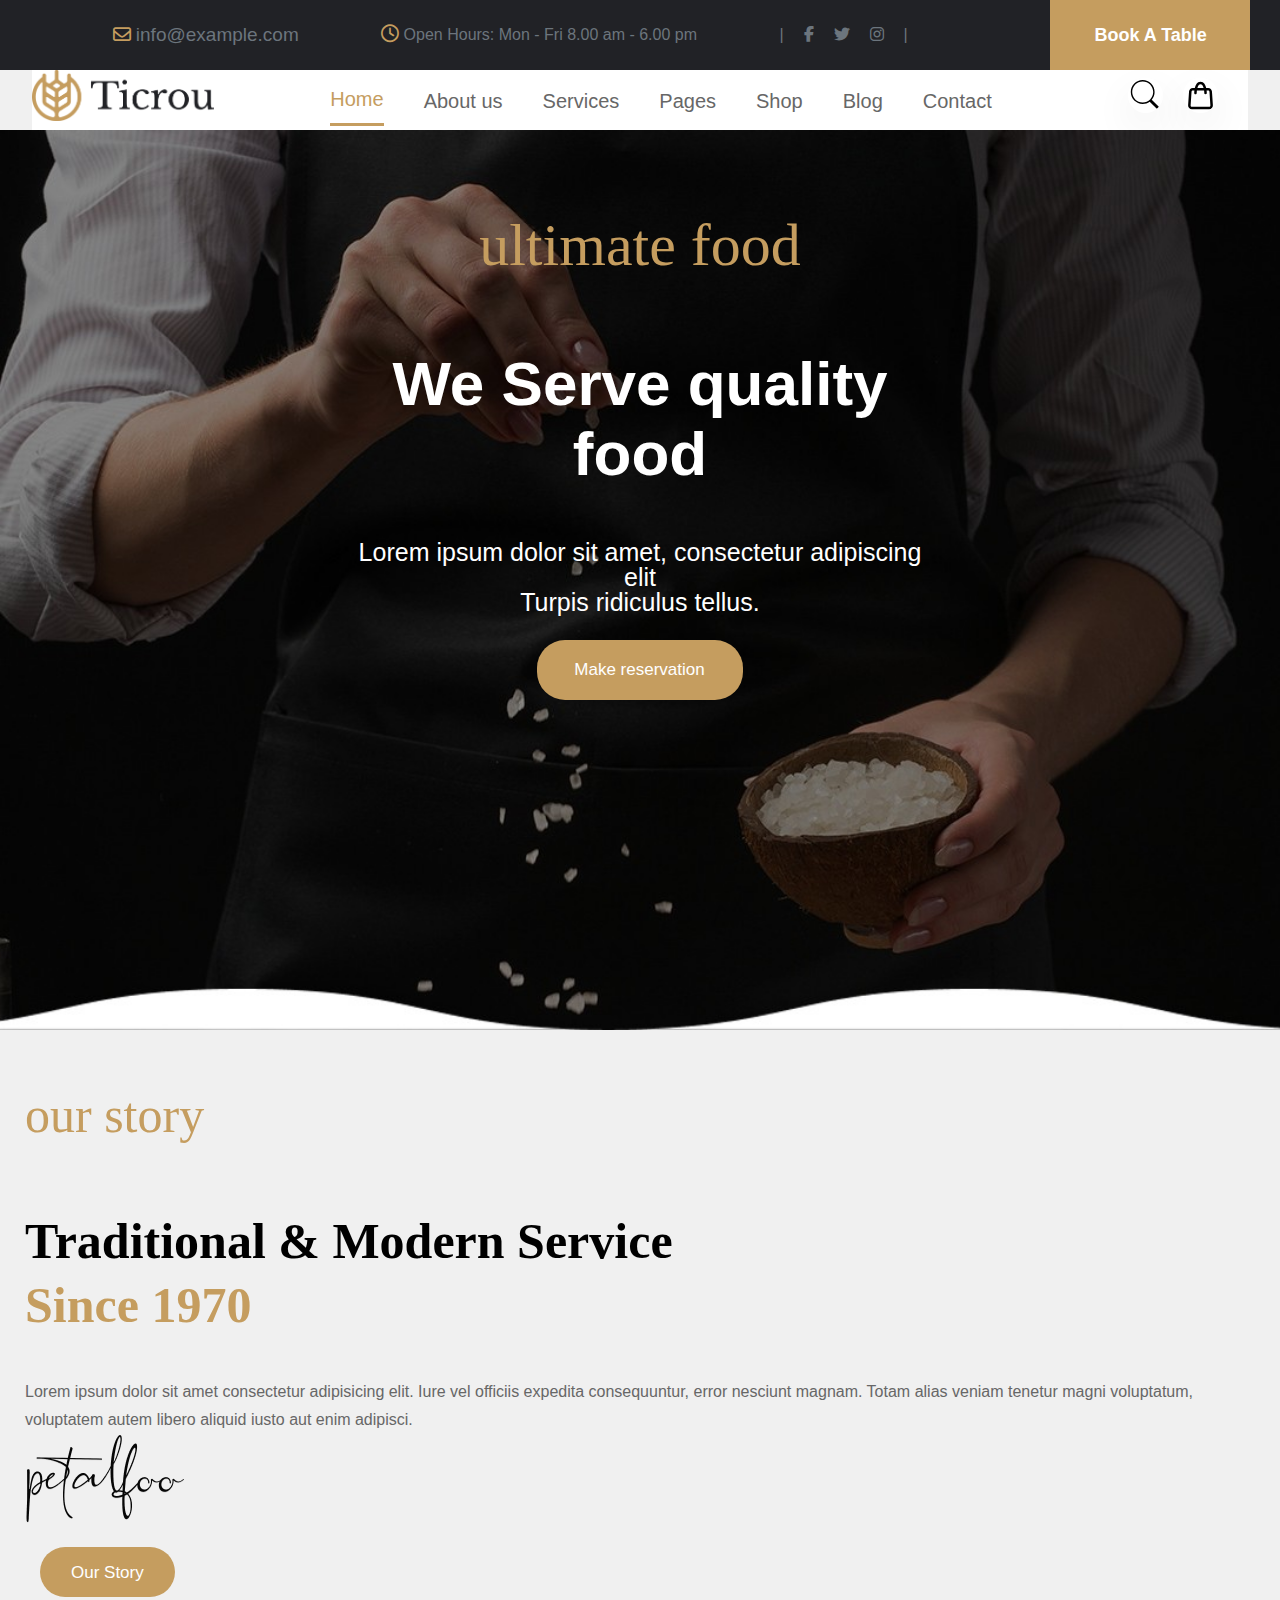
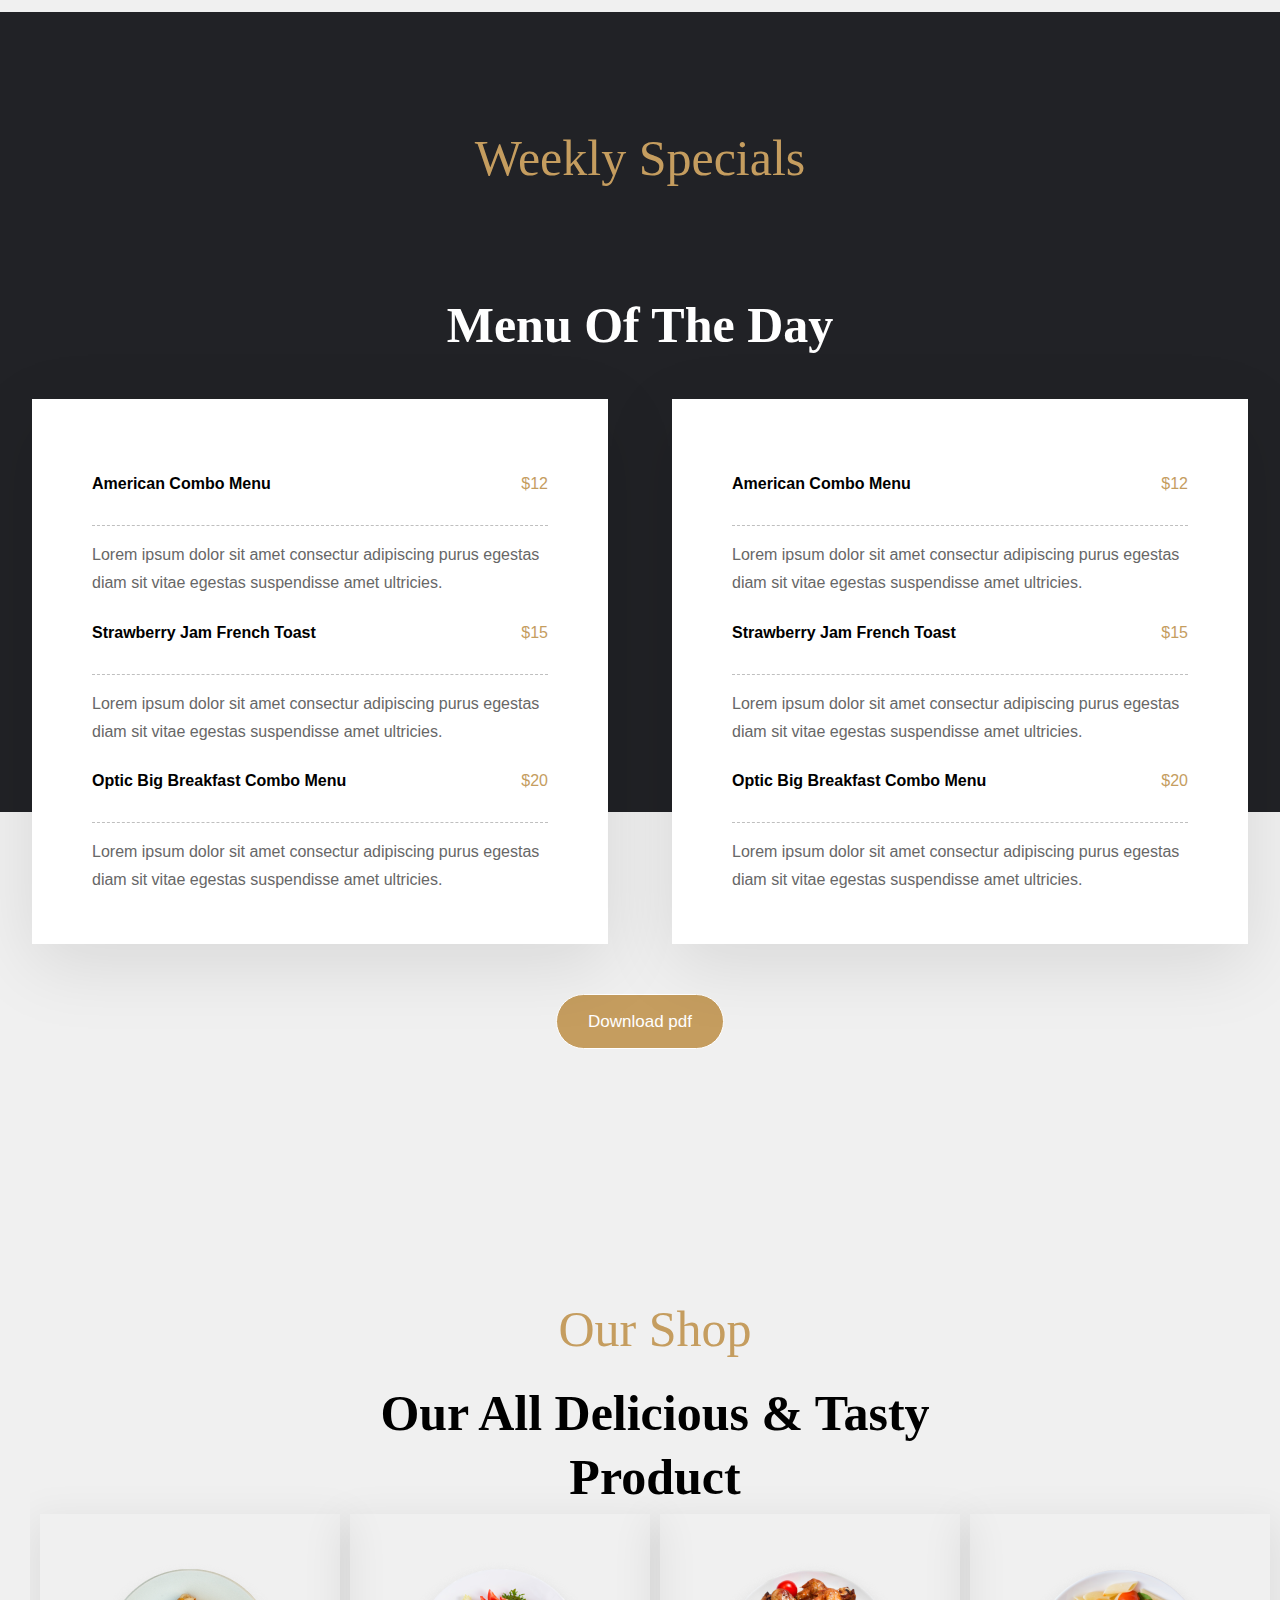
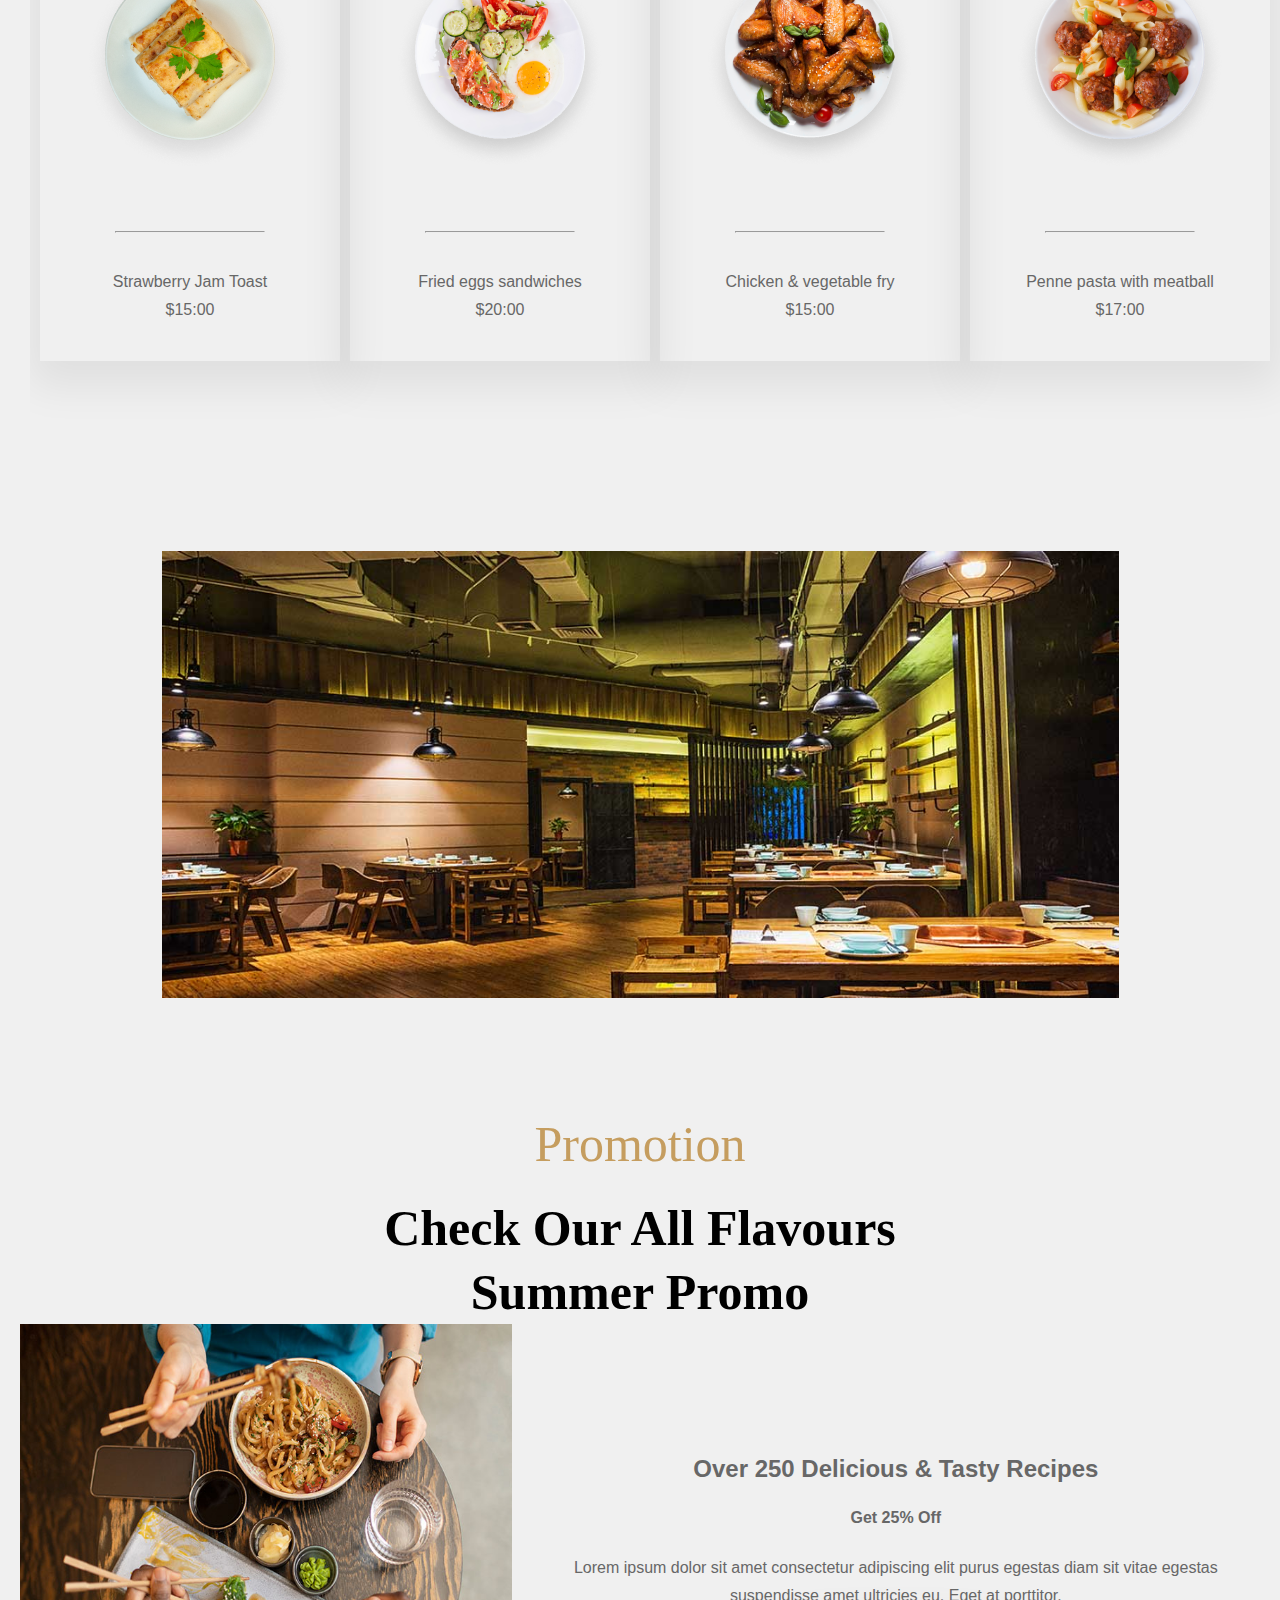
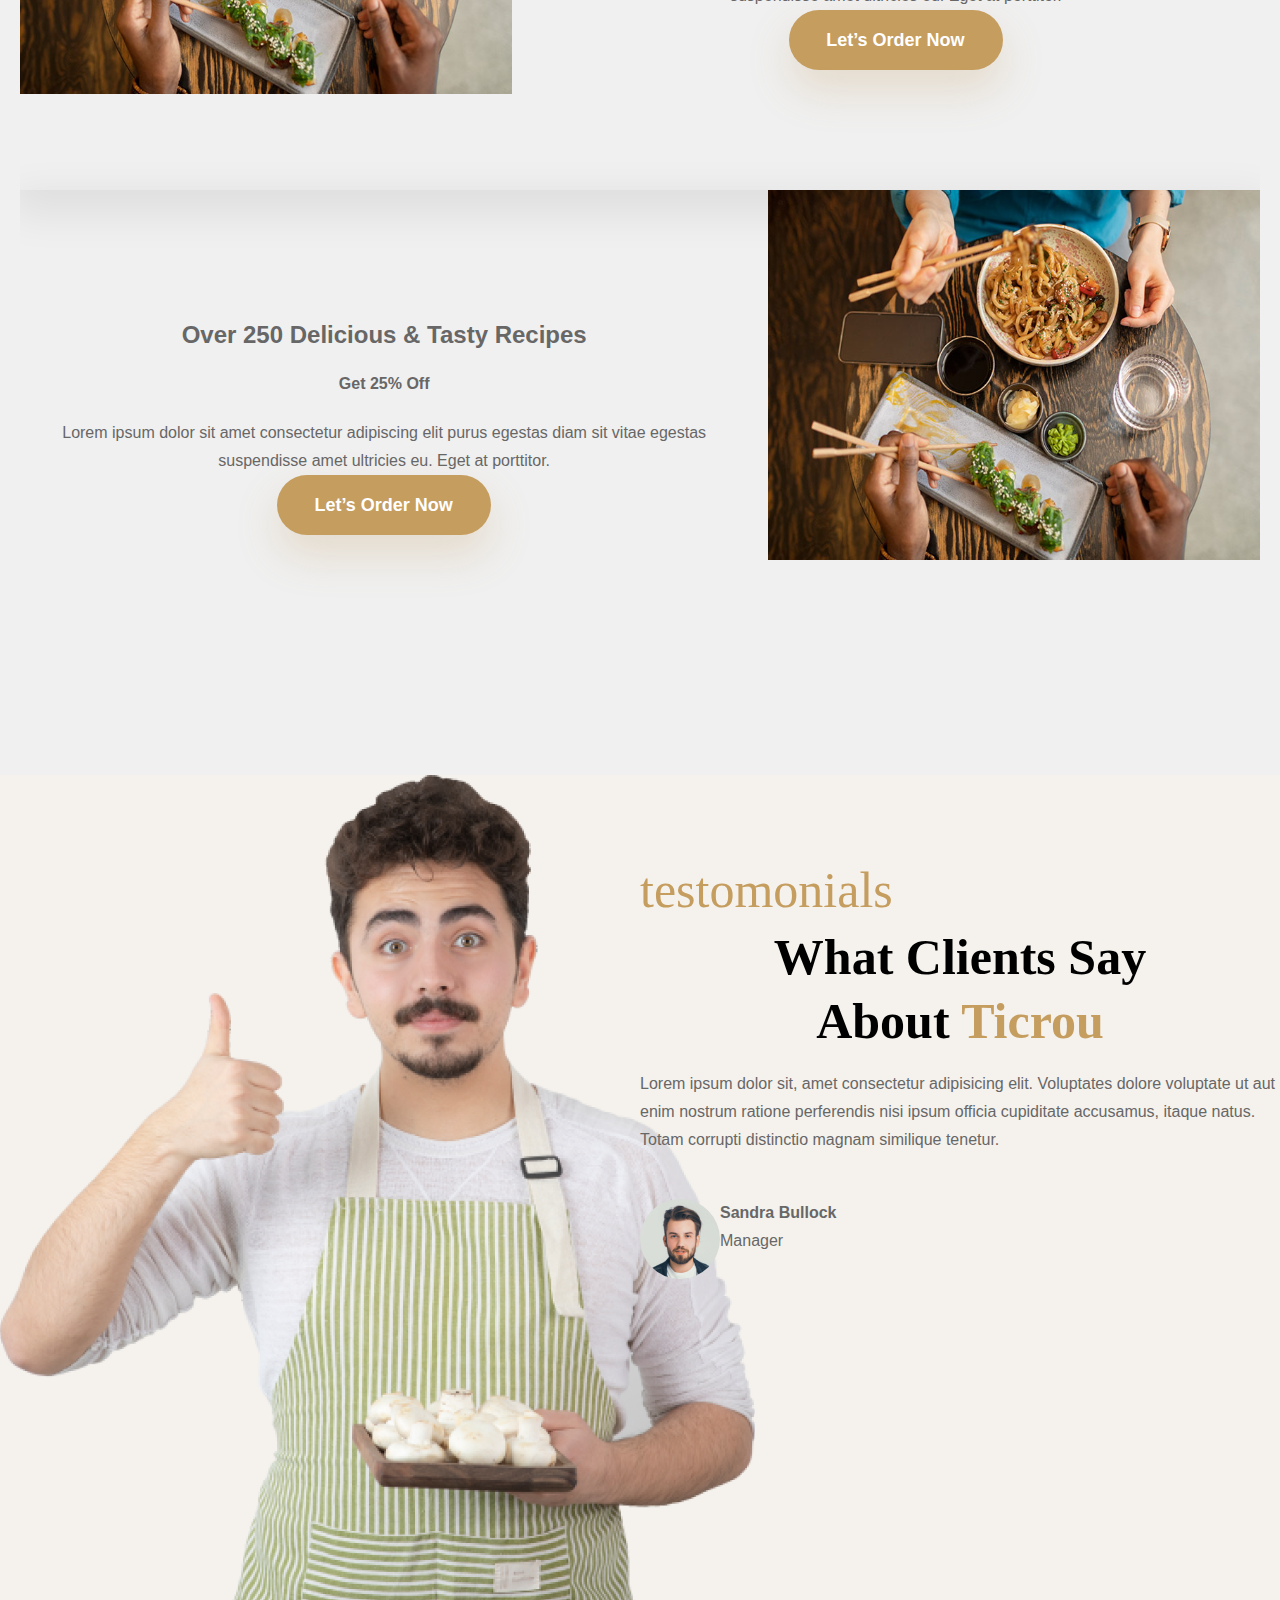
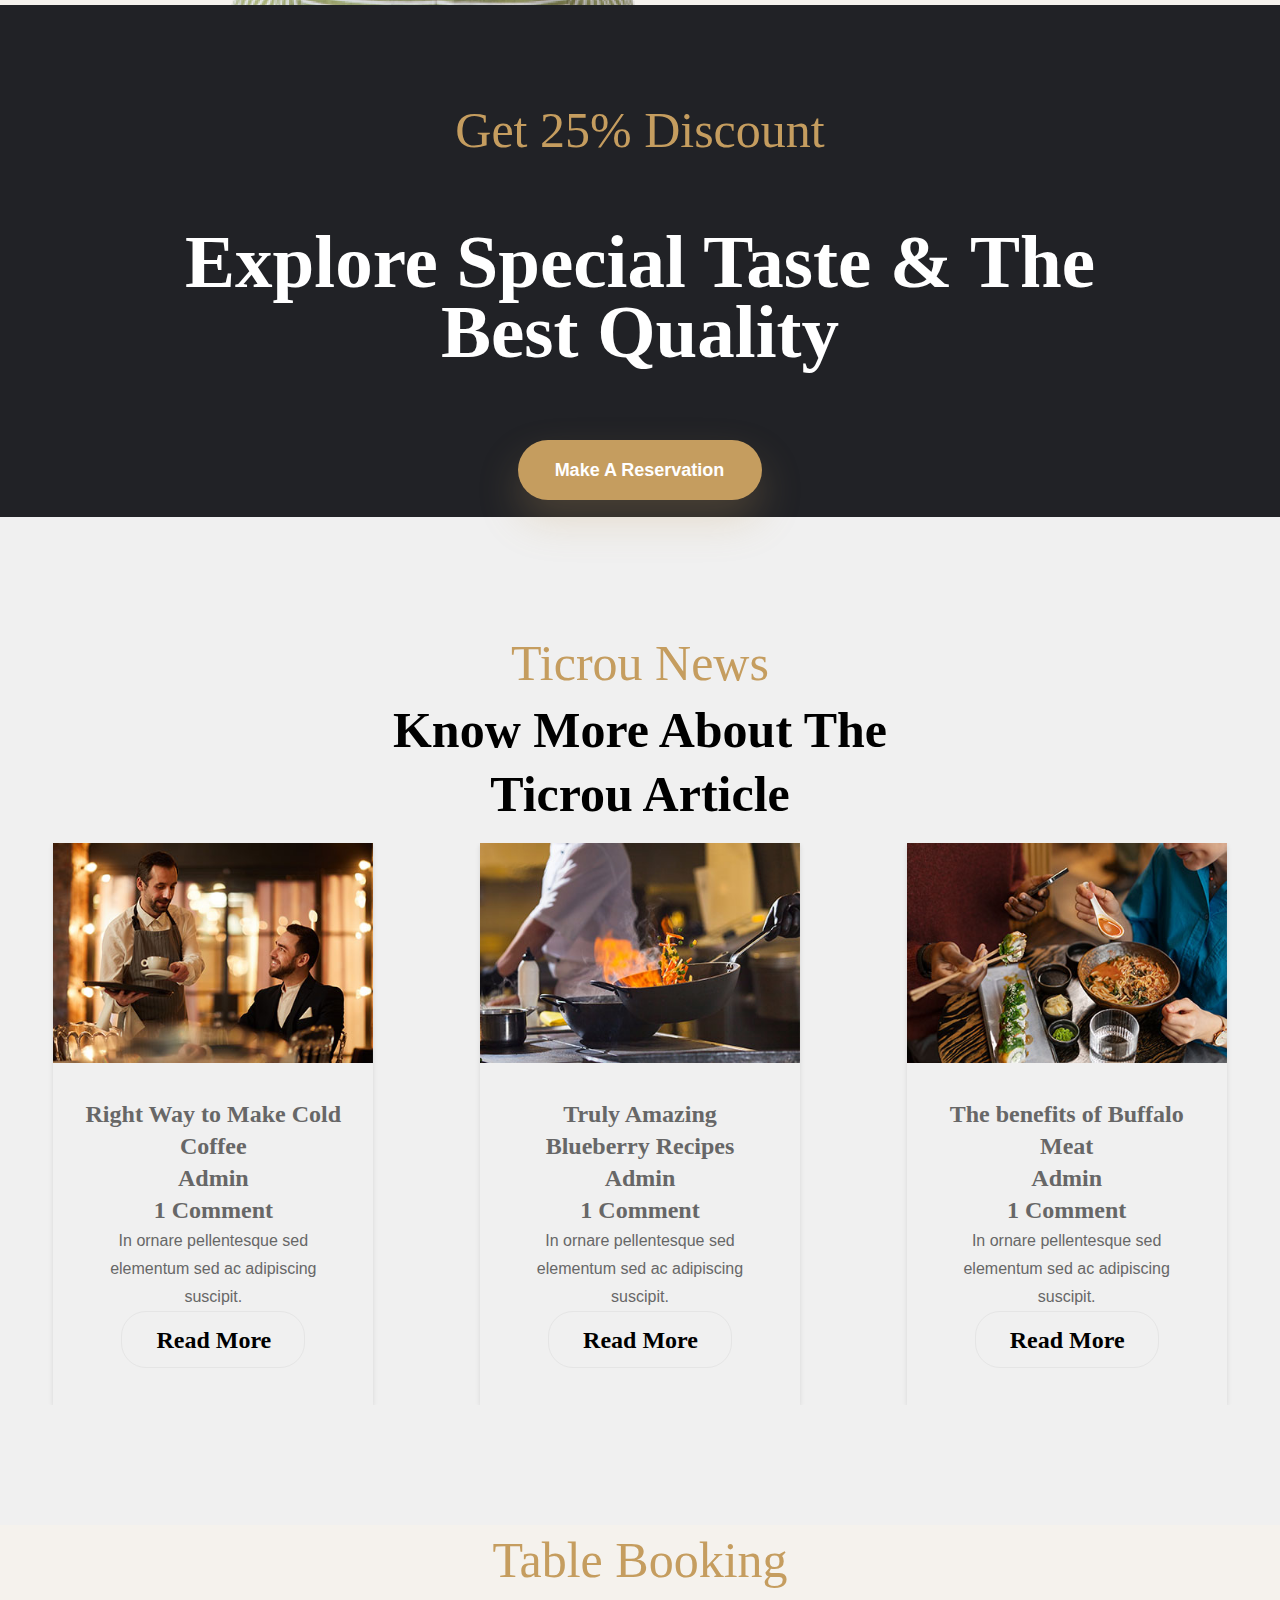
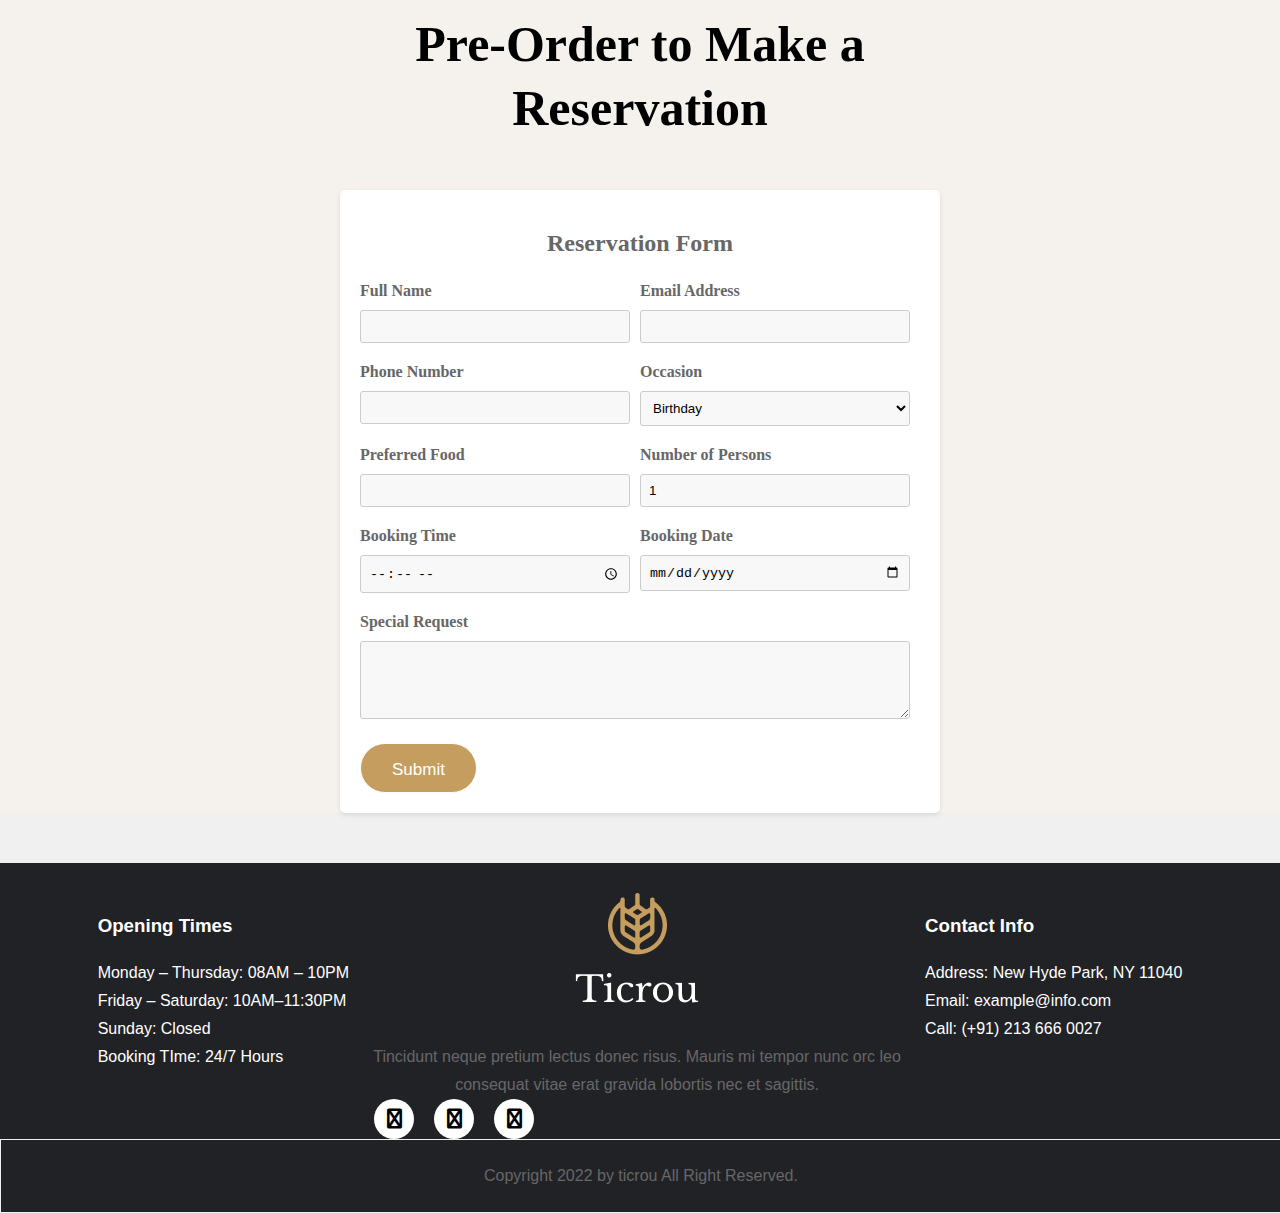
==== commit 997412e4: "Add files via upload" ====
--- a/homepage.html
+++ b/homepage.html
@@ -97,8 +97,7 @@
 
     <section class="menu">
       <div class="pattern-layer">
-        <div class="pattern-1">
-          
+        <div class="pattern-1" style="background-image: url('./images/shape-5.png');">
         </div>
         <div class="pattern-2">
           
@@ -109,8 +108,7 @@
       </div>
       <div class="out-cont">
         <div class="in-cont">
-          <div class="pattern-1" style="background-image: url('./images/shape-5.png');">
-          </div>
+
           <div class="menu-title">
             <span class="sub-title">Weekly Specials</span>
             <h2>Menu Of The Day</h2>
@@ -147,7 +145,7 @@
             </div>
               </div>
             </div>
-            <div class="menu-1">u 
+            <div class="menu-1">
               <div class="in-menu-1">
                 <div class="single-item">
                   <div class="upper-box">
--- a/main.css
+++ b/main.css
@@ -404,13 +404,12 @@
 
 .about-text h2{
     position: relative;
-    display: block;
     font-size: 50px;
     line-height: 64px;
     font-family: 'Libre Baskerville', serif;
     font-weight: 700;
     color: #000;
-    margin: 0px;
+    text-align:start;
 }
 .about-text h2 span{
     display: block;
@@ -513,8 +512,8 @@
 }
 
 .menu-1{
-    width: 50%;
-    margin-left: 15px;
+    width: 45%;
+    margin: auto;
     background-color: var(--white);
     position: relative;
     display: block;
@@ -535,8 +534,7 @@
 .main-menu{
     display: flex;
     flex-wrap: wrap;
-    margin-right: -15px;
-    margin-left: -15px;
+    margin: auto;
 }
 .main-menu a {
     color: inherit;
--- a/media.css
+++ b/media.css
@@ -73,8 +73,8 @@
         
         }
     .menu-1{
-        margin: 20px 20px 0px 20px;
-        width:fit-content;
+        display: flex;
+        flex-direction: column;
     }
     
     .shop-section{
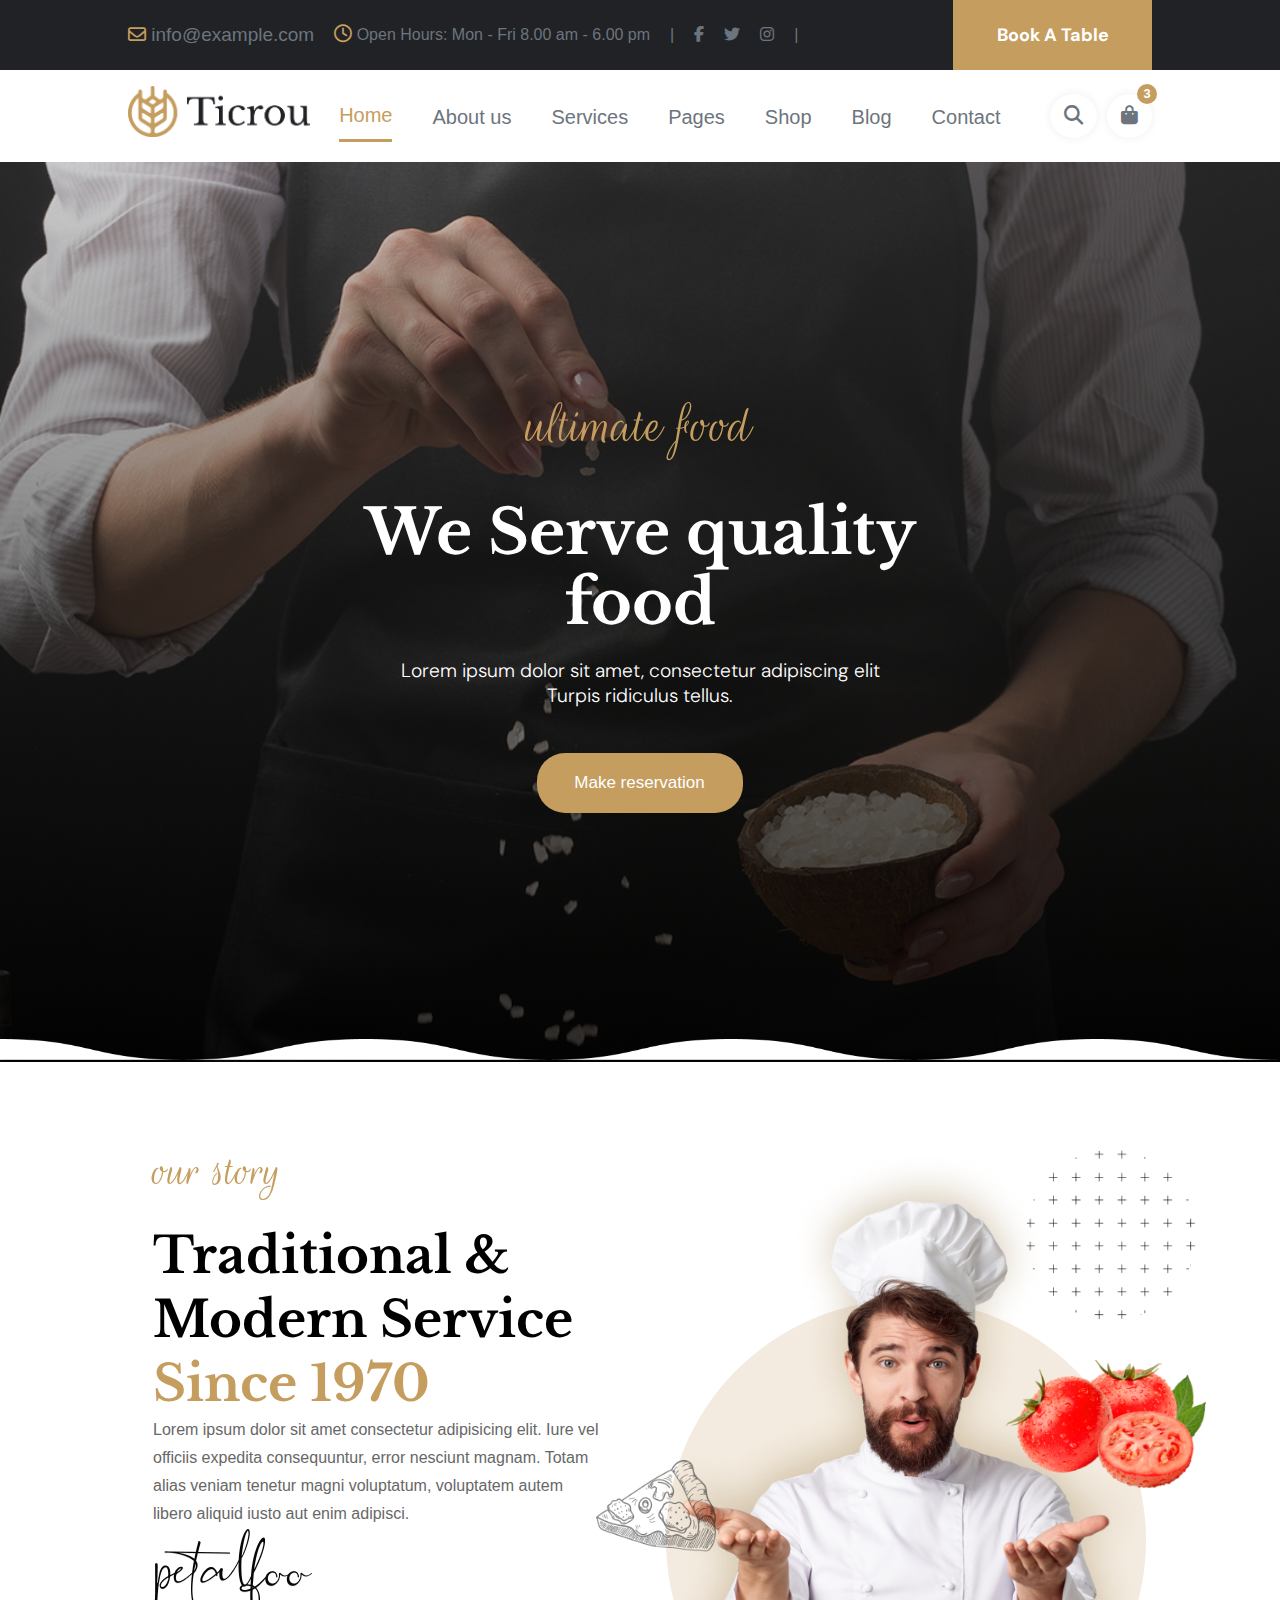
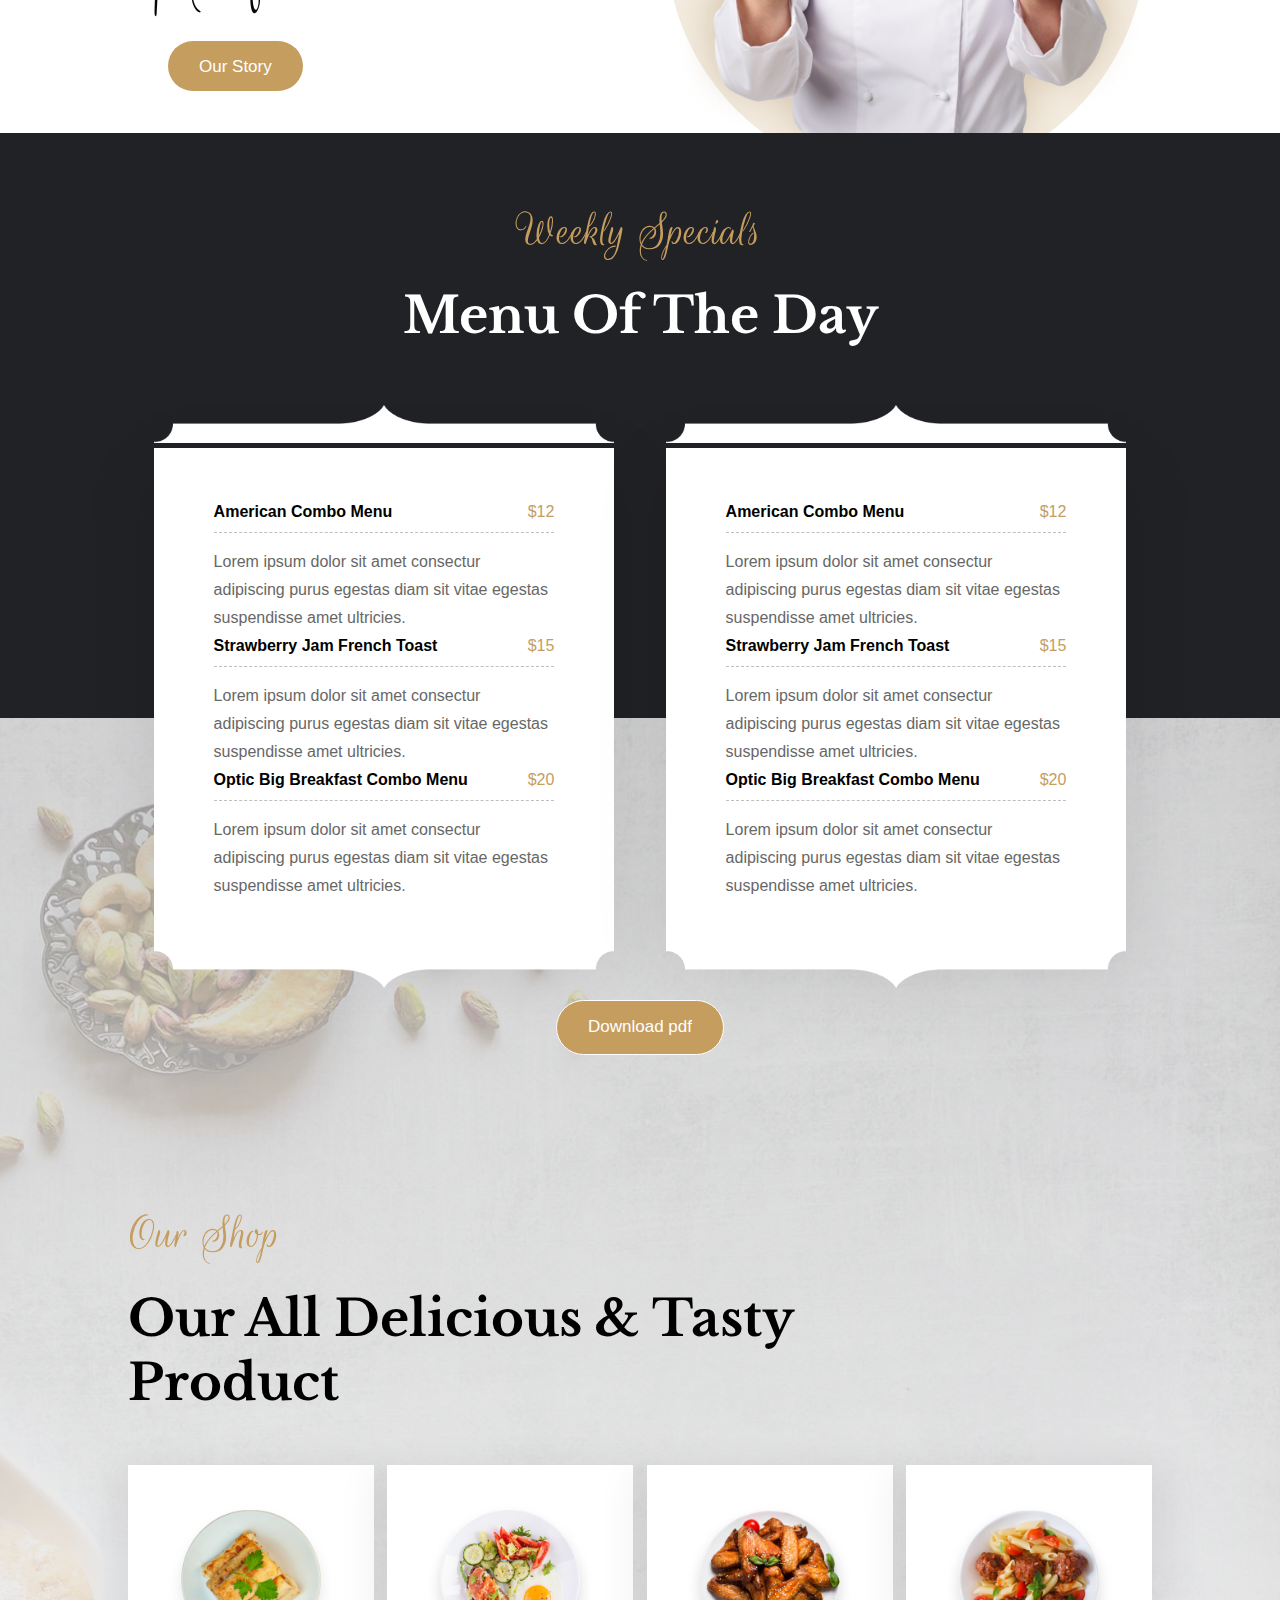
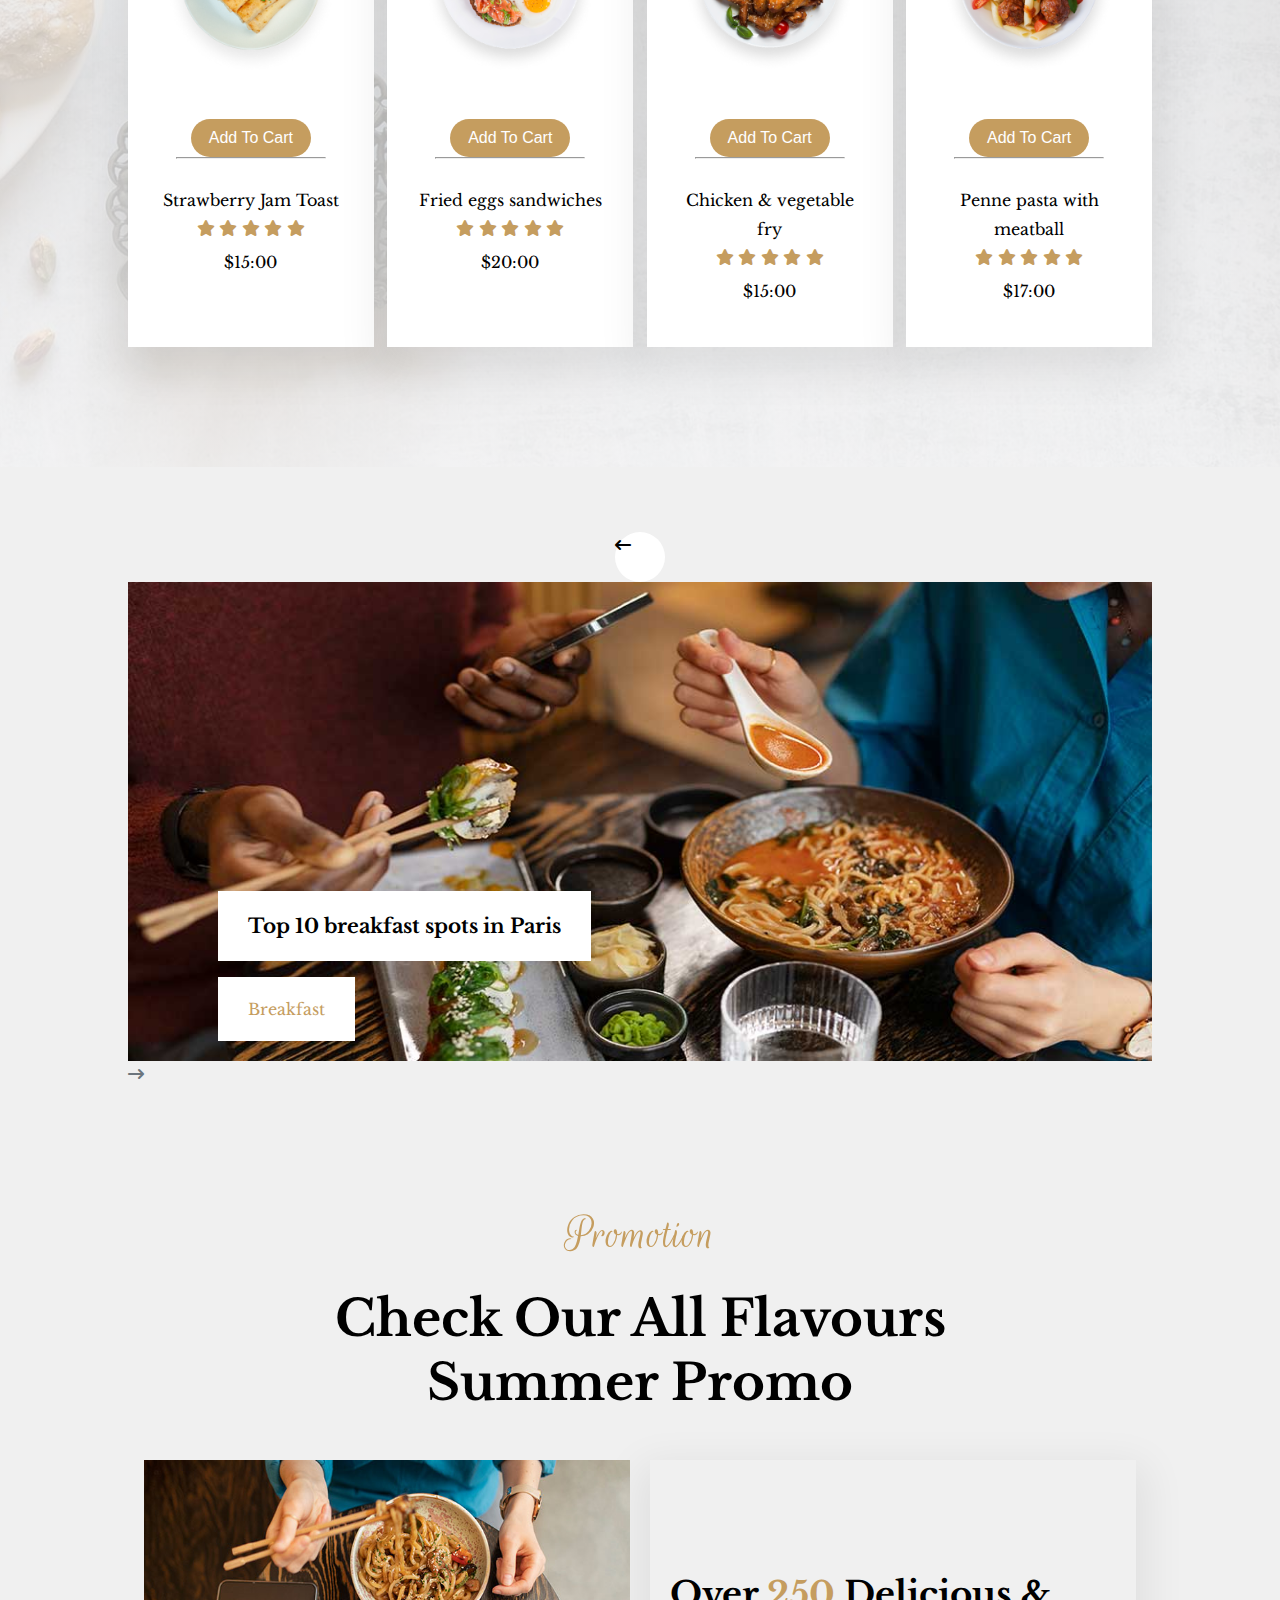
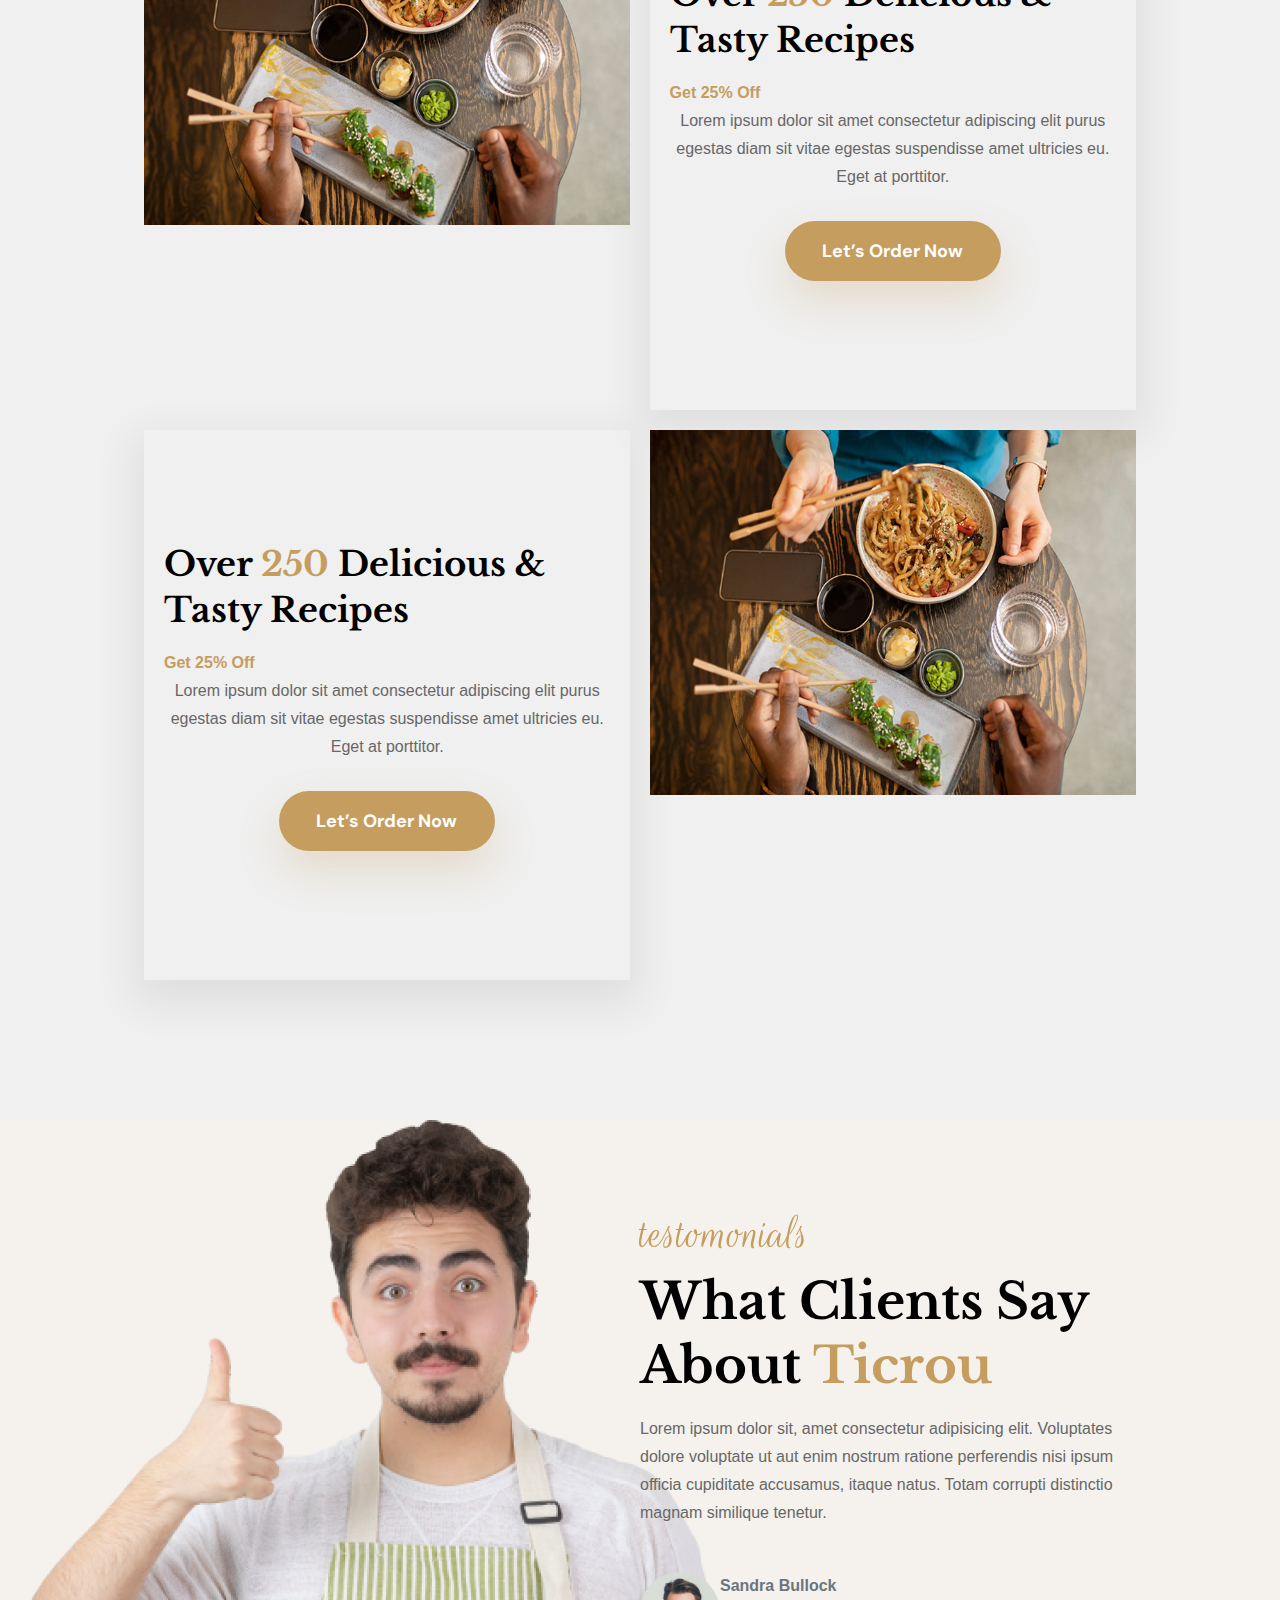
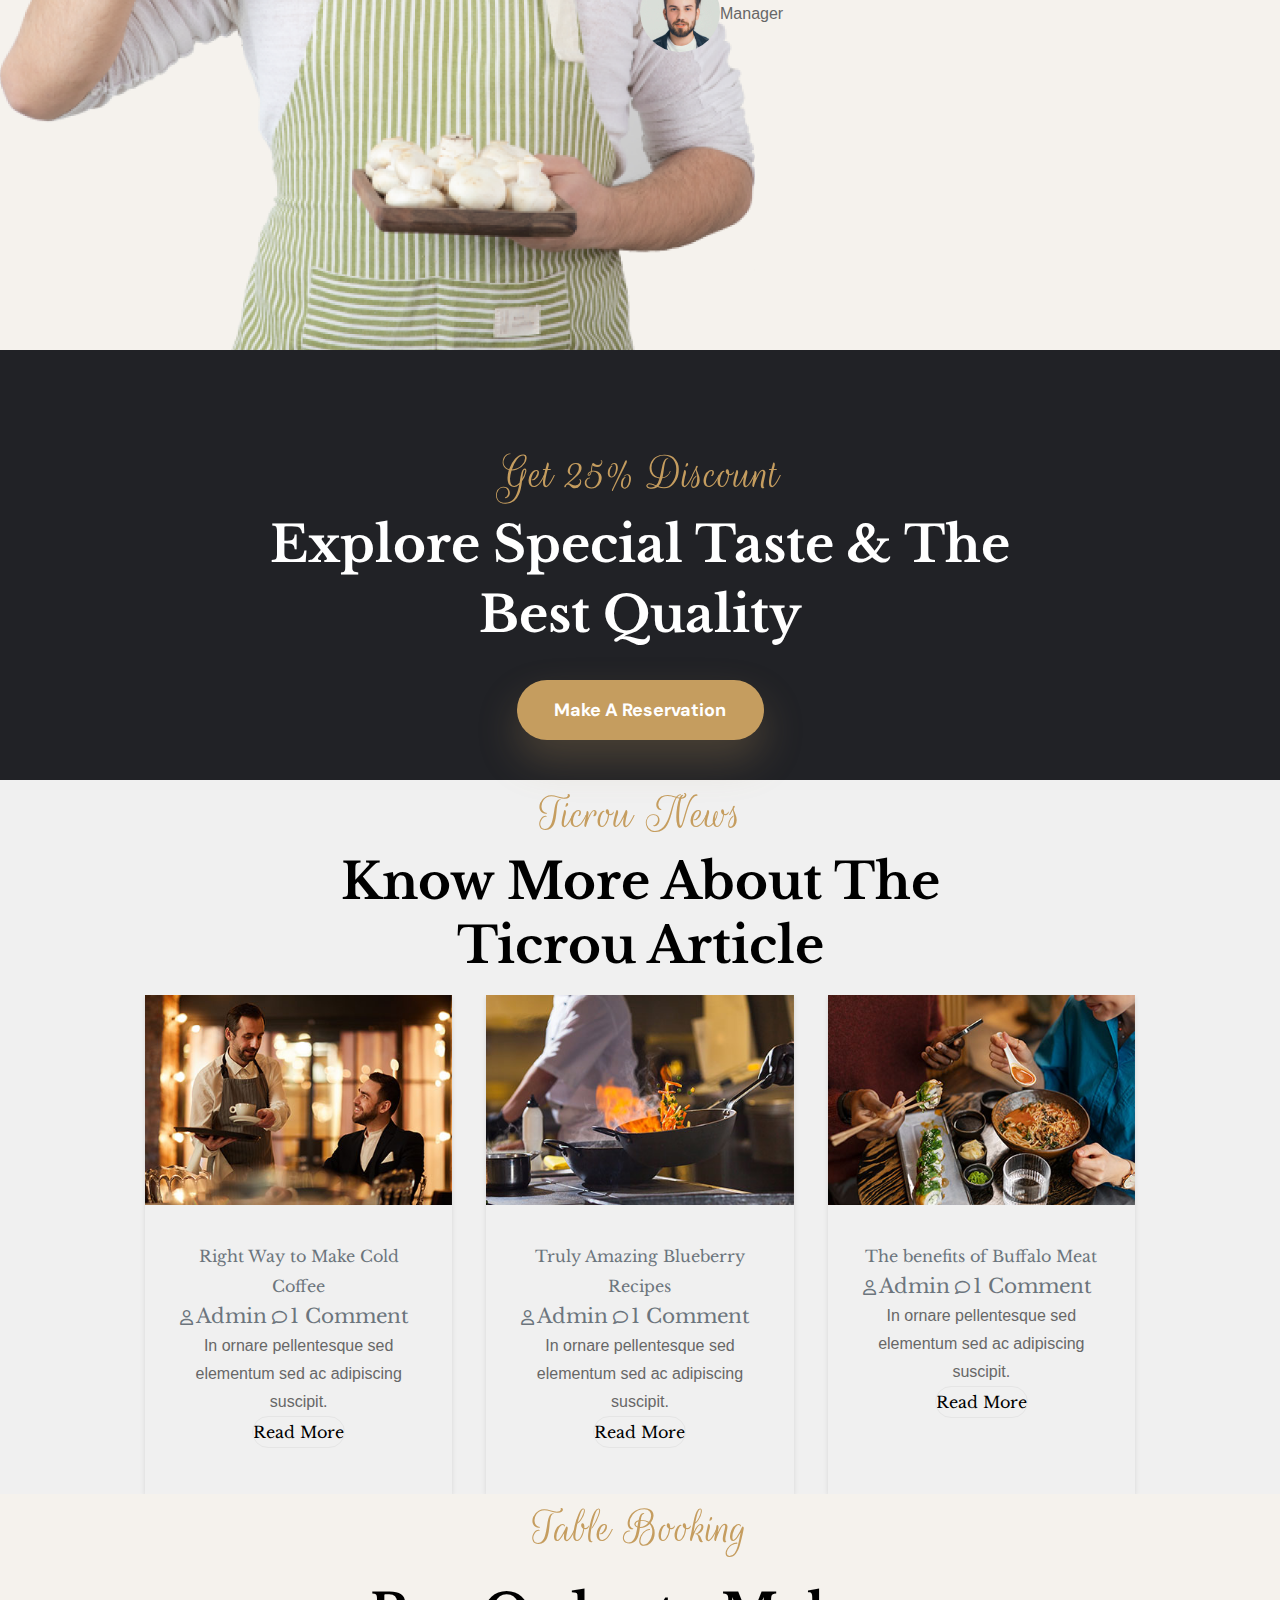
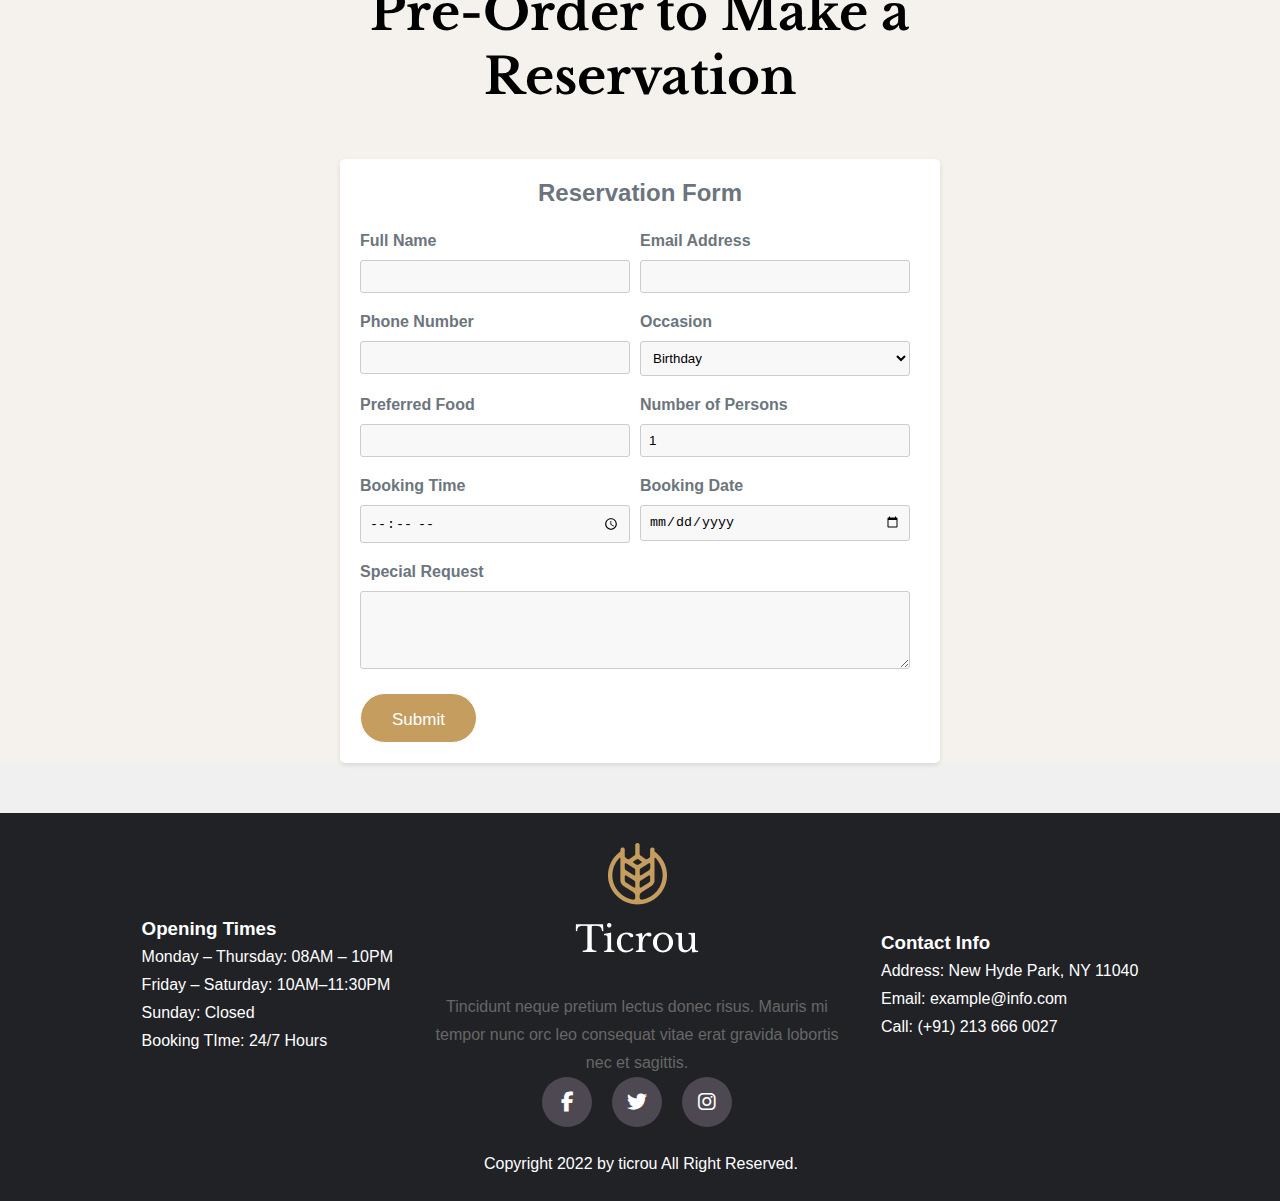
==== commit cf6cba15: "Add files via upload" ====
--- a/homepage.html
+++ b/homepage.html
@@ -1,365 +1,457 @@
+
 <!DOCTYPE html>
 <html lang="en">
-  <head>
-    <meta charset="UTF-8" />
-    <meta name="viewport" content="width=device-width, initial-scale=1.0" />
-    <title>ticrou-restaurant</title>
-    <link rel="stylesheet" href="main.css" />
-    <link rel="stylesheet" href="media.css">
-<link rel="stylesheet" href="https://cdnjs.cloudflare.com/ajax/libs/font-awesome/6.4.2/css/all.min.css">     
+
+<head>
+  <meta charset="UTF-8" />
+  <meta name="viewport" content="width=device-width, initial-scale=1.0" />
+  <title>ticrou-restaurant</title>
+  <link rel="stylesheet" href="main.css" />
+  <link rel="stylesheet" href="media.css">
+  <link rel="stylesheet" href="https://cdnjs.cloudflare.com/ajax/libs/font-awesome/6.4.2/css/all.min.css">
+
 </head>
-  <body>
-  
-    <section class="header">
-      <div class="header-top">
-      <div class="info">
-        <div class="email">
-          <i class="fa-regular fa-envelope"></i>
-        <a href="info@example.com">info@example.com</a> 
-      </div>
-      <div class="hours">
-        <i class="fa-regular fa-clock"></i>
-        Open Hours: Mon - Fri 8.00 am - 6.00 pm
-      </div>
-      <ul class="social">
-        |
-        <li><a href="#" class="fa-brands fa-facebook-f"></a></li>
-        <li><a href="#" class="fa-brands fa-twitter"></a></li>
-        <li><a href="#" class="fa-brands fa-instagram"></a></li> 
-        |
-      </ul>
-    </div>
+
+<body>
+
+  <section class="header">
+    <div class="header-top">
+      <div class="container">
+
+        <div class="info">
+          <div class="email">
+            <i class="fa-regular fa-envelope"></i>
+            <a href="info@example.com">info@example.com</a>
+          </div>
+
+          <div class="hours">
+            <i class="fa-regular fa-clock"></i>
+            Open Hours: Mon - Fri 8.00 am - 6.00 pm
+          </div>
+
+          <ul class="social">
+            |
+            <li><a href="#" class="fa-brands fa-facebook-f"></a></li>
+            <li><a href="#" class="fa-brands fa-twitter"></a></li>
+            <li><a href="#" class="fa-brands fa-instagram"></a></li>
+            |
+          </ul>
+        </div>
         <div class="book-btn-container">
           <a href="homepage.html" class="book-in-btn">Book A Table</a>
         </div>
+
+      </div>
+    </div>
+</section>
+
+<div class="header-bottom">
+  <div class="container">
+  <div class="logo-box">
+    <img class="logo-header" src="./images/logo.png" alt="LOGO" />
+    </a>
+  </div>
+  <div class="nav">
+    <i class="fa-solid fa-bars"></i>
+  </div>
+  <div class="navbar">
+    <a href="homepage.html">Home</a>
+    <a href="#">About us</a>
+    <a href="#">Services</a>
+    <a href="#">Pages</a>
+    <a href="#">Shop</a>
+    <a href="#">Blog</a>
+    <a href="#">Contact</a>
+  </div>
+  <div class="rightnav">
+  <div class="search-icon">
+    <i class="fa-solid fa-magnifying-glass"></i>
+  </div>
+    <div class="cart">
+      <i class="fa-solid fa-bag-shopping"></i>
+    </div>
+</div>
+</div>
+</div>
+
+  <section class="banner">
+    <div class="banner-img">
+      <div class="banner-sep">
+      </div>
+    </div>
+    <div class="banner-text">
+      <h3>ultimate food</h3>
+      <h2>We Serve quality food</h2>
+      <p>Lorem ipsum dolor sit amet, consectetur adipiscing elit <br>Turpis ridiculus tellus.</p>
+      <div class="make-reservation"><a href="homepage.html"><button class="make-reservation-btn">Make reservation
+          </button>
+        </a></div>
+      <div class="seperator-img">
+        <!-- <img src="./images/shape-1.png" alt="seperator"> -->
+      </div>
+    </div>
+    
+  </section>
+
+  <section class="about">
+    <div class="container">
+      <div class="about-text">
+        <h3>our story</h3>
+        <h2>Traditional & Modern Service <span>Since 1970</span></h2>
+        <p>Lorem ipsum dolor sit amet consectetur adipisicing elit. Iure vel officiis expedita consequuntur, error
+        nesciunt magnam. Totam alias veniam tenetur magni voluptatum, voluptatem autem libero aliquid iusto aut enim
+        adipisci.</p>
+        <div class="signiture">
+          <img src="./images/signature-1.png" alt="signiture">
+        </div>
+        <a href="about.html"><button class="about-btn">Our Story </button></a>
+      </div>
       
-      </div>
-      <div class="header-bottom">
+      <div class="about-images">
+          <img src="./images/about-1.png" alt="about chief">
+          <div class="shapes">
+              <div class="vector"></div>
+              <img src="./images/shape-2.png">
+              
+          </div>
+      </div>
+    </div>
+    
+  </section>
+
+  <section class="menu">
+    <div class="container">
+
+        <div class="menu-title">
+          <span class="sub-title">Weekly Specials</span>
+          <h2>Menu Of The Day</h2>
+        </div>
         
-        <div class="logo-box">
-            <img class="logo-header" src="./images/logo.png" alt="LOGO" />
-          </a>
-        </div>
-      <div class="nav"> 
-        <i class="fa-solid fa-bars"></i>
-      </div>
-        <div class="navbar">
-          <a href="homepage.html">Home</a>
-          <a href="#">About us</a>
-          <a href="#">Services</a>
-          <a href="#">Pages</a>
-          <a href="#">Shop</a>
-          <a href="#">Blog</a>
-          <a href="#">Contact</a>
-        </div>
-        <ul class="rightnav">
-          <div class="toogler">
-            <a class="search-icon"><svg class="searchicon" xmlns="http://www.w3.org/2000/svg" x="0px" y="0px" width="100" height="100" viewBox="0 0 50 50">
-              <path d="M 21 3 C 11.621094 3 4 10.621094 4 20 C 4 29.378906 11.621094 37 21 37 C 24.710938 37 28.140625 35.804688 30.9375 33.78125 L 44.09375 46.90625 L 46.90625 44.09375 L 33.90625 31.0625 C 36.460938 28.085938 38 24.222656 38 20 C 38 10.621094 30.378906 3 21 3 Z M 21 5 C 29.296875 5 36 11.703125 36 20 C 36 28.296875 29.296875 35 21 35 C 12.703125 35 6 28.296875 6 20 C 6 11.703125 12.703125 5 21 5 Z"></path>
-              </svg></a>
-              <a class="shopping-bag"><svg class="shoppingbag" width="178px" height="178px" viewBox="-1.92 -1.92 27.84 27.84" xmlns="http://www.w3.org/2000/svg" stroke="#000000" stroke-width="0.00024000000000000003"><g id="SVGRepo_bgCarrier" stroke-width="0"></g><g id="SVGRepo_tracerCarrier" stroke-linecap="round" stroke-linejoin="round"></g><g id="SVGRepo_iconCarrier"> <path fill-rule="evenodd" clip-rule="evenodd" d="M16.5285 6C16.5098 5.9193 16.4904 5.83842 16.4701 5.75746C16.2061 4.70138 15.7904 3.55383 15.1125 2.65C14.4135 1.71802 13.3929 1 12 1C10.6071 1 9.58648 1.71802 8.88749 2.65C8.20962 3.55383 7.79387 4.70138 7.52985 5.75747C7.50961 5.83842 7.49016 5.9193 7.47145 6H5.8711C4.29171 6 2.98281 7.22455 2.87775 8.80044L2.14441 19.8004C2.02898 21.532 3.40238 23 5.13777 23H18.8622C20.5976 23 21.971 21.532 21.8556 19.8004L21.1222 8.80044C21.0172 7.22455 19.7083 6 18.1289 6H16.5285ZM8 11C8.57298 11 8.99806 10.5684 9.00001 9.99817C9.00016 9.97438 9.00044 9.9506 9.00084 9.92682C9.00172 9.87413 9.00351 9.79455 9.00718 9.69194C9.01451 9.48652 9.0293 9.18999 9.05905 8.83304C9.08015 8.57976 9.10858 8.29862 9.14674 8H14.8533C14.8914 8.29862 14.9198 8.57976 14.941 8.83305C14.9707 9.18999 14.9855 9.48652 14.9928 9.69194C14.9965 9.79455 14.9983 9.87413 14.9992 9.92682C14.9996 9.95134 14.9999 9.97587 15 10.0004C15 10.0004 15 11 16 11C17 11 17 9.99866 17 9.99866C16.9999 9.9636 16.9995 9.92854 16.9989 9.89349C16.9978 9.829 16.9957 9.7367 16.9915 9.62056C16.9833 9.38848 16.9668 9.06001 16.934 8.66695C16.917 8.46202 16.8953 8.23812 16.8679 8H18.1289C18.6554 8 19.0917 8.40818 19.1267 8.93348L19.86 19.9335C19.8985 20.5107 19.4407 21 18.8622 21H5.13777C4.55931 21 4.10151 20.5107 4.13998 19.9335L4.87332 8.93348C4.90834 8.40818 5.34464 8 5.8711 8H7.13208C7.10465 8.23812 7.08303 8.46202 7.06595 8.66696C7.0332 9.06001 7.01674 9.38848 7.00845 9.62056C7.0043 9.7367 7.00219 9.829 7.00112 9.89349C7.00054 9.92785 7.00011 9.96221 7 9.99658C6.99924 10.5672 7.42833 11 8 11ZM9.53352 6H14.4665C14.2353 5.15322 13.921 4.39466 13.5125 3.85C13.0865 3.28198 12.6071 3 12 3C11.3929 3 10.9135 3.28198 10.4875 3.85C10.079 4.39466 9.76472 5.15322 9.53352 6Z" ></path> </g></svg></a>
-          </div>
-        </div>
-        
-      </div>
-    </section>
-    <section class="banner">
-        <div class="banner-img">
-          
-          <div class="banner-sep">
-          </div>
-        </div>
-        
-        <div class="banner-text">
-          <h3>ultimate food</h3>
-          <h2>We Serve quality food</h2>
-          <p>Lorem ipsum dolor sit amet, consectetur adipiscing elit <br>Turpis ridiculus tellus.</p>
-          <div class="make-reservation"><a href="homepage.html"><button class="make-reservation-btn">Make reservation </button>
-          </a></div>
-            <div class="seperator-img">
-            <!-- <img src="./images/shape-1.png" alt="seperator"> -->
-          </div>
-        </div>
-    </section>
-
-    <section class="about">
-      <div class="about-text">
-      <h3>our story</h3>
-      <h2>Traditional & Modern Service <span>Since 1970</span></h2>
-      <p>Lorem ipsum dolor sit amet consectetur adipisicing elit. Iure vel officiis expedita consequuntur, error nesciunt magnam. Totam alias veniam tenetur magni voluptatum, voluptatem autem libero aliquid iusto aut enim adipisci.</p>
-      <div class="signiture">
-        <img src="./images/signature-1.png" alt="signiture">
-      </div>
-        <a href="about.html"><button class="about-btn">Our Story </button></a>
-      </div>
-      </div>
-    </section>
-
-    <section class="menu">
-      <div class="pattern-layer">
-        <div class="pattern-1" style="background-image: url('./images/shape-5.png');">
-        </div>
-        <div class="pattern-2">
-          
-        </div>
-        <div class="pattern-3">
-          
-        </div>
-      </div>
-      <div class="out-cont">
-        <div class="in-cont">
-
-          <div class="menu-title">
-            <span class="sub-title">Weekly Specials</span>
-            <h2>Menu Of The Day</h2>
-          </div>
-          <div class="main-menu">
-            <div class="menu-1">
-              <div class="in-menu-1">
-                <div class="single-item">
-                  <div class="upper-box">
-                      <h4><a href="http://azim.commonsupport.com/Ticrou/shop-details.html">American Combo Menu</a></h4>
-                      <span class="price">$12</span>
-                  </div>
-                  <div class="text">
-                      <p>Lorem ipsum dolor sit amet consectur adipiscing purus egestas diam sit vitae egestas suspendisse amet ultricies.</p>
-                  </div>
-                </div>
-                <div class="single-item">
-                  <div class="upper-box">
-                      <h4><a href="http://azim.commonsupport.com/Ticrou/shop-details.html">Strawberry Jam French Toast </a></h4>
-                      <span class="price">$15</span>
-                  </div>
-                  <div class="text">
-                      <p>Lorem ipsum dolor sit amet consectur adipiscing purus egestas diam sit vitae egestas suspendisse amet ultricies.</p>
-                  </div>
+        <div class="main-menu">
+          <div class="menu-1">
+            <div class="in-menu-1">
+              <div class="single-item">
+                <div class="upper-box">
+                  <h4><a href="http://azim.commonsupport.com/Ticrou/shop-details.html">American Combo Menu</a></h4>
+                  <span class="price">$12</span>
+                </div>
+                <div class="text">
+                  <p>Lorem ipsum dolor sit amet consectur adipiscing purus egestas diam sit vitae egestas suspendisse
+                    amet ultricies.</p>
+                </div>
               </div>
               <div class="single-item">
                 <div class="upper-box">
-                    <h4><a href="http://azim.commonsupport.com/Ticrou/shop-details.html">Optic Big Breakfast Combo Menu</a></h4>
-                    <span class="price">$20</span>
+                  <h4><a href="http://azim.commonsupport.com/Ticrou/shop-details.html">Strawberry Jam French Toast </a>
+                  </h4>
+                  <span class="price">$15</span>
                 </div>
                 <div class="text">
-                    <p>Lorem ipsum dolor sit amet consectur adipiscing purus egestas diam sit vitae egestas suspendisse amet ultricies.</p>
-                </div>
-            </div>
-              </div>
-            </div>
-            <div class="menu-1">
-              <div class="in-menu-1">
-                <div class="single-item">
-                  <div class="upper-box">
-                      <h4><a href="http://azim.commonsupport.com/Ticrou/shop-details.html">American Combo Menu</a></h4>
-                      <span class="price">$12</span>
-                  </div>
-                  <div class="text">
-                      <p>Lorem ipsum dolor sit amet consectur adipiscing purus egestas diam sit vitae egestas suspendisse amet ultricies.</p>
-                  </div>
-                </div>
-                <div class="single-item">
-                  <div class="upper-box">
-                      <h4><a href="http://azim.commonsupport.com/Ticrou/shop-details.html">Strawberry Jam French Toast </a></h4>
-                      <span class="price">$15</span>
-                  </div>
-                  <div class="text">
-                      <p>Lorem ipsum dolor sit amet consectur adipiscing purus egestas diam sit vitae egestas suspendisse amet ultricies.</p>
-                  </div>
+                  <p>Lorem ipsum dolor sit amet consectur adipiscing purus egestas diam sit vitae egestas suspendisse
+                    amet ultricies.</p>
+                </div>
               </div>
               <div class="single-item">
                 <div class="upper-box">
-                    <h4><a href="http://azim.commonsupport.com/Ticrou/shop-details.html">Optic Big Breakfast Combo Menu</a></h4>
-                    <span class="price">$20</span>
+                  <h4><a href="http://azim.commonsupport.com/Ticrou/shop-details.html">Optic Big Breakfast Combo
+                      Menu</a></h4>
+                  <span class="price">$20</span>
                 </div>
                 <div class="text">
-                    <p>Lorem ipsum dolor sit amet consectur adipiscing purus egestas diam sit vitae egestas suspendisse amet ultricies.</p>
-                </div>
-            </div>
+                  <p>Lorem ipsum dolor sit amet consectur adipiscing purus egestas diam sit vitae egestas suspendisse
+                    amet ultricies.</p>
+                </div>
               </div>
             </div>
           </div>
-          <div class="down-btn"><a href="homepage.html"><button class="download-btn">Download pdf </button></a></div>
-            </div>
-          </div>
-        </div>
-      </div>
-    </section>
-    <section class="shop-section">
-      <div class="auto-container">
-        <div class="sec-title mb_50">
-            <span class="sub-title">Our Shop</span>
-            <h2>Our All Delicious &amp; Tasty <br>Product</h2>
-        </div>
-        <div class="plates">
-          <div class="plate-1">
-            <div class="up-content">
-              <img src="./images/shop-1.png" alt="">
-            </div>
-            <hr>
-            <div class="lower-content">
-              <span>Strawberry Jam Toast</span>
-              <span class="price">$15:00</span>
-            </div>
-          </div>
-          <div class="plate-2">
-            <div class="upper-content">
-              <img src="./images/shop-3.png" alt="">
-            </div>
-            <hr>
-            <div class="lower-content">
-              <span>Fried eggs sandwiches</span>
-              <span class="price">$20:00</span>
-            </div>
-          </div>
-          <div class="plate-3">
-            <div class="upper-content">
-              <img src="./images/shop-4.png" alt="">
-            </div>
-            <hr>
-            <div class="lower-content">
-              <span>Chicken & vegetable fry</span>
-              <span class="price">$15:00</span>
-          </div>
-          </div>
-          <div class="plate-4">
-            <div class="upper-content">
-              <img src="./images/shop-2.png" alt="">
-            </div>
-            <hr>
-            <div class="lower-content">
-              <span>Penne pasta with meatball</span>
-              <span class="price">$17:00</span>
-            </div>
-          </div>
-        </div>
-    </section>
-    <section class="gallary-section">
+          
+          <div class="menu-1">
+            <div class="in-menu-1">
+              <div class="single-item">
+                <div class="upper-box">
+                  <h4><a href="http://azim.commonsupport.com/Ticrou/shop-details.html">American Combo Menu</a></h4>
+                  <span class="price">$12</span>
+                </div>
+                <div class="text">
+                  <p>Lorem ipsum dolor sit amet consectur adipiscing purus egestas diam sit vitae egestas suspendisse
+                    amet ultricies.</p>
+                </div>
+              </div>
+              <div class="single-item">
+                <div class="upper-box">
+                  <h4><a href="http://azim.commonsupport.com/Ticrou/shop-details.html">Strawberry Jam French Toast </a>
+                  </h4>
+                  <span class="price">$15</span>
+                </div>
+                <div class="text">
+                  <p>Lorem ipsum dolor sit amet consectur adipiscing purus egestas diam sit vitae egestas suspendisse
+                    amet ultricies.</p>
+                </div>
+              </div>
+              <div class="single-item">
+                <div class="upper-box">
+                  <h4><a href="http://azim.commonsupport.com/Ticrou/shop-details.html">Optic Big Breakfast Combo
+                      Menu</a></h4>
+                  <span class="price">$20</span>
+                </div>
+                <div class="text">
+                  <p>Lorem ipsum dolor sit amet consectur adipiscing purus egestas diam sit vitae egestas suspendisse
+                    amet ultricies.</p>
+                </div>
+              </div>
+            </div>
+          </div>
+        </div>
+        <div >
+          <a class="down-btn" href="homepage.html">
+            Download pdf
+          </a>
+        </div>
+    </div>
+  </section>
+  
+  <section class="shop-section">
+    <div class="container">
+      <div class="sec-title">
+        <span class="sub-title">Our Shop</span>
+        <h2>Our All Delicious &amp; Tasty <br>Product</h2>
+      </div>
+      
+      <div class="plates">
+        <div class="plate-1">
+          <div class="up-content">
+            <img src="./images/shop-1.png" alt="">
+            <div class="add-btn">
+              <a href="">Add To Cart</a>
+            </div>
+          </div>
+          
+          <hr>
+          <div class="lower-content">
+            <span class="title">Strawberry Jam Toast</span>
+            <div class="rank">
+              <i class="fa-solid fa-star"></i>
+              <i class="fa-solid fa-star"></i>
+              <i class="fa-solid fa-star"></i>
+              <i class="fa-solid fa-star"></i>
+              <i class="fa-solid fa-star"></i>
+            </div>
+            <span class="price">$15:00</span>
+          </div>
+        </div>
+        <div class="plate-2">
+          <div class="upper-content">
+            <img src="./images/shop-3.png" alt="">
+            <div class="add-btn">
+              <a href="">Add To Cart</a>
+            </div>
+          </div>
+          <hr>
+          <div class="lower-content">
+            <span>Fried eggs sandwiches</span>
+            <div class="rank">
+              <i class="fa-solid fa-star"></i>
+              <i class="fa-solid fa-star"></i>
+              <i class="fa-solid fa-star"></i>
+              <i class="fa-solid fa-star"></i>
+              <i class="fa-solid fa-star"></i>
+            </div>
+            <span class="price">$20:00</span>
+          </div>
+        </div>
+        <div class="plate-3">
+          <div class="upper-content">
+            <img src="./images/shop-4.png" alt="">
+            <div class="add-btn">
+              <a href="">Add To Cart</a>
+            </div>
+          </div>
+          <hr>
+          <div class="lower-content">
+            <span>Chicken & vegetable fry</span>
+            <div class="rank">
+              <i class="fa-solid fa-star"></i>
+              <i class="fa-solid fa-star"></i>
+              <i class="fa-solid fa-star"></i>
+              <i class="fa-solid fa-star"></i>
+              <i class="fa-solid fa-star"></i>
+            </div>
+            <span class="price">$15:00</span>
+          </div>
+        </div>
+        <div class="plate-4">
+          <div class="upper-content">
+            <img src="./images/shop-2.png" alt="">
+            <div class="add-btn">
+              <a href="">Add To Cart</a>
+            </div>
+          </div>
+          <hr>
+          <div class="lower-content">
+            <span>Penne pasta with meatball</span>
+            <div class="rank">
+              <i class="fa-solid fa-star"></i>
+              <i class="fa-solid fa-star"></i>
+              <i class="fa-solid fa-star"></i>
+              <i class="fa-solid fa-star"></i>
+              <i class="fa-solid fa-star"></i>
+            </div>
+            <span class="price">$17:00</span>
+          </div>
+        </div>
+      </div>
+  </section>
+  <section class="gallary-section">
+    <div class="container">
+      <div class="previous">
+        <i class="fa-solid fa-arrow-left-long"></i>
+      </div>
       <div class="gallary">
-        <!-- <figure> <img src="./images/gallery-1.jpg" alt=""></figure> -->
-      <div class="content-box">
-        <h4><a href="http://azim.commonsupport.com/Ticrou/index.html"><button>Top 10 breakfast spots in Paris</button></a></h4>
-        <span style="display: block;">Breakfast</span>
-      </div>
-      </div>
-    </section>
-    <section class="promotion">
-      <div class="container">
-        <div class="title">
-          <span class="sub-title">Promotion</span>
-          <h2>Check Our All Flavours <br> Summer Promo<br></h2>
-        </div>
-        <div class="promo">
+        <img src="./images/gallery-3.jpg" alt="">
+        <div class="content-box">
+          <h4><a href="#">Top 10 breakfast spots in Paris</a></h4>
+          <span>Breakfast</span>
+      </div>
+    </div>
+    <div class="next">
+      <i class="fa-solid fa-arrow-right-long"></i>
+    </div>
+  </div>
+  
+  </section>
+  <section class="promotion">
+    <div class="container">
+      <div class="title">
+        <span class="sub-title">Promotion</span>
+        <h2>Check Our All Flavours <br> Summer Promo<br></h2>
+      </div>
+      <div class="promo">
         <div class="promo-1">
           <div class="promo-img-1">
-          <img src="./images/promotion-1.jpg" alt="promo1" noreapeate>
+            <img src="./images/promotion-1.jpg" alt="promo1" noreapeate>
           </div>
           <div class="order-box-1">
-              <h2>Over <span>250</span> Delicious &amp; Tasty Recipes</h2>
-              <h4>Get 25% Off</h4>
-              <p>Lorem ipsum dolor sit amet consectetur adipiscing elit purus egestas diam sit vitae egestas suspendisse amet ultricies eu. Eget at porttitor.</p>
-              <a href="http://azim.commonsupport.com/Ticrou/index.html" class="theme-btn-one">Let’s Order Now</a>
-          </div>
-          </div>
-          <div class="promo-1">
-            <div class="order-box-1">
-              <h2>Over <span>250</span> Delicious &amp; Tasty Recipes</h2>
-              <h4>Get 25% Off</h4>
-              <p>Lorem ipsum dolor sit amet consectetur adipiscing elit purus egestas diam sit vitae egestas suspendisse amet ultricies eu. Eget at porttitor.</p>
-              <a href="http://azim.commonsupport.com/Ticrou/index.html" class="theme-btn-one">Let’s Order Now</a>
-          </div>
-            <div class="promo-img-1">
+            <h2>Over <span>250</span> Delicious &amp; Tasty Recipes</h2>
+            <h4>Get 25% Off</h4>
+            <p>Lorem ipsum dolor sit amet consectetur adipiscing elit purus egestas diam sit vitae egestas suspendisse
+              amet ultricies eu. Eget at porttitor.</p>
+            <a href="http://azim.commonsupport.com/Ticrou/index.html" class="theme-btn-one">Let’s Order Now</a>
+          </div>
+        </div>
+        <div class="promo-1">
+          <div class="order-box-1">
+            <h2>Over <span>250</span> Delicious &amp; Tasty Recipes</h2>
+            <h4>Get 25% Off</h4>
+            <p>Lorem ipsum dolor sit amet consectetur adipiscing elit purus egestas diam sit vitae egestas suspendisse
+              amet ultricies eu. Eget at porttitor.</p>
+            <a href="http://azim.commonsupport.com/Ticrou/index.html" class="theme-btn-one">Let’s Order Now</a>
+          </div>
+          <div class="promo-img-1">
             <img src="./images/promotion-1.jpg" alt="promo1" noreapeate>
-            </div>
+          </div>
+
+        </div>
+      </div>
+    </div>
+
+    </div>
+  </section>
+  <section class="testomonial">
+    <div class="container">
+    <div class="test-images">
+      <div class="chilly">
+        <img src="./images/image-2.png" alt="chilly">
+      </div>
+    </div>
+    <div class="test">
+      <div class="test-title">
+        <span>testomonials</span>
+        <h2>What Clients Say <br>About <span>Ticrou</span></h2>
+      </div>
+      <div class="inner-test">
+        <p>Lorem ipsum dolor sit, amet consectetur adipisicing elit. Voluptates dolore voluptate ut aut enim nostrum
+          ratione perferendis nisi ipsum officia cupiditate accusamus, itaque natus. Totam corrupti distinctio magnam
+          similique tenetur.</p>
+        <div class="author-box">
+          <div>
+            <img class="test-img" src="./images/testimonial-1.jpg" alt="testomonial">
+          </div>
+          <div class="author-text">
+            <h4>Sandra Bullock</h4>
+            <p>Manager</p>
+          </div>
+        </div>
+      </div>
+    </div>
+  </div>
+  </section>
+  <section class="discount">
+    <div class="container">
+    <div class="disc-title">
+      <span>Get 25% Discount</span>
+      <h2>Explore Special Taste &amp; The <br>Best Quality</h2>
+      <a href="http://azim.commonsupport.com/Ticrou/index.html" class="theme-btn-one">Make a Reservation</a>
+    </div>
+  </div>
+  </section>
+  <section class="news">
+    <div class="container">
+    <div class="news-title">
+      <span>Ticrou News</span>
+      <h2>Know More About The <br>Ticrou Article</h2>
+    </div>
+    <div class="news-content">
+      <div class="news1">
+        <div class="img-box">
+          <a href=""><img src="./images/news-1.jpg" alt=""></a>
+        </div>
+        <div class="lower-content">
+          <a href="">Right Way to Make Cold Coffee</a>
+          <ul class="post-info">
+            <div><li><i class="fa-regular fa-user"></i><a href="">Admin</a></li></div>
+            <div><li><i class="fa-regular fa-comment"></i><a href="">1 Comment</a>
+            </li></div>
             
-            </div>
-          </div>
-        </div>
-        
-      </div>
-    </section>
-    <section class="testomonial">
-        <div class="test-images">
-          <div class="chilly">
-            <img  src="./images/image-2.png" alt="chilly">
-          </div>
-        </div>
-        <div class="test">
-          <div class="test-title">
-            <span>testomonials</span>
-            <h2>What Clients Say <br>About <span>Ticrou</span></h2>
-          </div>
-          <div class="inner-test">
-            <p>Lorem ipsum dolor sit, amet consectetur adipisicing elit. Voluptates dolore voluptate ut aut enim nostrum ratione perferendis nisi ipsum officia cupiditate accusamus, itaque natus. Totam corrupti distinctio magnam similique tenetur.</p>
-            <div class="author-box">
-              <div >
-                <img class="test-img" src="./images/testimonial-1.jpg" alt="testomonial" >
-              </div>
-              <div class="author-text">
-                <h4>Sandra Bullock</h4>
-                <p>Manager</p>
-              </div>
-            </div>
-          </div>
-        </div>
-    </section>
-    <section class="discount">
-      <div class="disc-title">
-        <span >Get 25% Discount</span>
-        <h2>Explore Special Taste &amp; The <br>Best Quality</h2>
-        <a href="http://azim.commonsupport.com/Ticrou/index.html" class="theme-btn-one">Make a Reservation</a>
-      </div>
-    </section>
-    <section class="news">
-      <div class="news-title">
-        <span>Ticrou News</span>
-        <h2>Know More About The <br>Ticrou Article</h2>
-      </div>
-      <div class="news-content">
-            <div class="news1">
-              <div class="img-box">
-                <a href=""><img src="./images/news-1.jpg" alt="" ></a>
-              </div>
-              <div class="lower-content">
-                <a href="">Right Way to Make Cold Coffee</a>
-                <ul class="post-info clearfix">
-                  <li><i class="icon-10"></i><a href="http://azim.commonsupport.com/Ticrou/blog-details.html">Admin</a></li>
-                  <li><i class="icon-11"></i><a href="http://azim.commonsupport.com/Ticrou/blog-details.html">1 Comment</a></li>
-              </ul>
-                <p>In ornare pellentesque sed elementum sed ac adipiscing suscipit.</p>
-                <a href="http://azim.commonsupport.com/Ticrou/blog-details.html" class="theme-btn-two">Read More</a>
-              </div>
-            </div>
-            <div class="news1">
-              <div class="img-box">
-                <a href=""><img src="./images/news-2.jpg" alt=""></a>
-              </div>
-              <div class="lower-content">
-                <a href="">Truly Amazing Blueberry Recipes</a>
-                <ul class="post-info clearfix">
-                  <li><i class="icon-10"></i><a href="http://azim.commonsupport.com/Ticrou/blog-details.html">Admin</a></li>
-                  <li><i class="icon-11"></i><a href="http://azim.commonsupport.com/Ticrou/blog-details.html">1 Comment</a></li>
-              </ul>
-                <p>In ornare pellentesque sed elementum sed ac adipiscing suscipit.</p>
-                <a href="http://azim.commonsupport.com/Ticrou/blog-details.html" class="theme-btn-two">Read More</a>
-              </div>
-            </div>
-            <div class="news1">
-              <div class="img-box">
-                <a href=""><img src="./images/news-3.jpg" alt="" ></a>
-              </div>
-              <div class="lower-content">
-                <a href="">The benefits of Buffalo Meat</a>
-                <ul class="post-info clearfix">
-                  <li><i class="icon-10"></i><a href="http://azim.commonsupport.com/Ticrou/blog-details.html">Admin</a></li>
-                  <li><i class="icon-11"></i><a href="http://azim.commonsupport.com/Ticrou/blog-details.html">1 Comment</a></li>
-              </ul>
-                <p>In ornare pellentesque sed elementum sed ac adipiscing suscipit.</p>
-                <a href="http://azim.commonsupport.com/Ticrou/blog-details.html" class="theme-btn-two">Read More</a>
-              </div>
-            </div>
-            </div>
-      </div>
-    </section>
-    <section class="booking">
+          </ul>
+          <p>In ornare pellentesque sed elementum sed ac adipiscing suscipit.</p>
+          <a href="#" class="theme-btn-two">Read More</a>
+        </div>
+      </div>
+      <div class="news1">
+        <div class="img-box">
+          <a href=""><img src="./images/news-2.jpg" alt=""></a>
+        </div>
+        <div class="lower-content">
+          <a href="">Truly Amazing Blueberry Recipes</a>
+          <ul class="post-info clearfix">
+            <li><i class="fa-regular fa-user"></i><a href="http://azim.commonsupport.com/Ticrou/blog-details.html">Admin</a></li>
+            <li><i class="fa-regular fa-comment"></i><a href="http://azim.commonsupport.com/Ticrou/blog-details.html">1 Comment</a>
+            </li>
+          </ul>
+          <p>In ornare pellentesque sed elementum sed ac adipiscing suscipit.</p>
+          <a href="#" class="theme-btn-two">Read More</a>
+        </div>
+      </div>
+      <div class="news1">
+        <div class="img-box">
+          <a href=""><img src="./images/news-3.jpg" alt=""></a>
+        </div>
+        <div class="lower-content">
+          <a href="">The benefits of Buffalo Meat</a>
+          <ul class="post-info">
+            <li class="admin"><i class="fa-regular fa-user"></i><a href="#">Admin</a></li>
+            <li class="comment"><i class="fa-regular fa-comment"></i><a href="#">1 Comment</a>
+            </li>
+          </ul>
+          <p>In ornare pellentesque sed elementum sed ac adipiscing suscipit.</p>
+          <a href="http://azim.commonsupport.com/Ticrou/blog-details.html" class="theme-btn-two">Read More</a>
+        </div>
+      </div>
+    </div>
+  </div>
+  </section>
+  <section class="booking">
+    <div class="container">
     <div class="sub-title">
       <span class="sub-title">Table Booking</span>
       <h2>Pre-Order to Make a <br>Reservation</h2>
@@ -367,120 +459,122 @@
     <div class="form-container">
       <h2>Reservation Form</h2>
       <form>
-          <div class="input-group">
-              <div class="input-item">
-                  <label for="full-name">Full Name</label>
-                  <input type="text" id="full-name" name="full-name" required>
-              </div>
-              <div class="input-item">
-                  <label for="email">Email Address</label>
-                  <input type="email" id="email" name="email" required>
-              </div>
-          </div>
-
-          <div class="input-group">
-              <div class="input-item">
-                  <label for="phone">Phone Number</label>
-                  <input type="tel" id="phone" name="phone" required>
-              </div>
-              <div class="input-item">
-                  <label for="occasion">Occasion</label>
-                  <select id="occasion" name="occasion">
-                      <option value="birthday">Birthday</option>
-                      <option value="anniversary">Anniversary</option>
-                      <option value="wedding">Wedding</option>
-                      <option value="other">Other</option>
-                  </select>
-              </div>
-          </div>
-
-          <div class="input-group">
-              <div class="input-item">
-                  <label for="preferred-food">Preferred Food</label>
-                  <input type="text" id="preferred-food" name="preferred-food">
-              </div>
-              <div class="input-item">
-                  <label for="num-persons">Number of Persons</label>
-                  <input type="number" id="num-persons" name="num-persons" min="1" value="1">
-              </div>
-          </div>
-
-          <div class="input-group">
-              <div class="input-item">
-                  <label for="booking-time">Booking Time</label>
-                  <input type="time" id="booking-time" name="booking-time">
-              </div>
-              <div class="input-item">
-                  <label for="booking-date">Booking Date</label>
-                  <input type="date" id="booking-date" name="booking-date">
-              </div>
-          </div>
-
-          <div class="input-group">
-              <div class="input-item full-width">
-                  <label for="special-request">Special Request</label>
-                  <textarea id="special-request" name="special-request" rows="4"></textarea>
-              </div>
-          </div>
-
-          <button type="submit">Submit</button>
+        <div class="input-group">
+          <div class="input-item">
+            <label for="full-name">Full Name</label>
+            <input type="text" id="full-name" name="full-name" required>
+          </div>
+          <div class="input-item">
+            <label for="email">Email Address</label>
+            <input type="email" id="email" name="email" required>
+          </div>
+        </div>
+
+        <div class="input-group">
+          <div class="input-item">
+            <label for="phone">Phone Number</label>
+            <input type="tel" id="phone" name="phone" required>
+          </div>
+          <div class="input-item">
+            <label for="occasion">Occasion</label>
+            <select id="occasion" name="occasion">
+              <option value="birthday">Birthday</option>
+              <option value="anniversary">Anniversary</option>
+              <option value="wedding">Wedding</option>
+              <option value="other">Other</option>
+            </select>
+          </div>
+        </div>
+
+        <div class="input-group">
+          <div class="input-item">
+            <label for="preferred-food">Preferred Food</label>
+            <input type="text" id="preferred-food" name="preferred-food">
+          </div>
+          <div class="input-item">
+            <label for="num-persons">Number of Persons</label>
+            <input type="number" id="num-persons" name="num-persons" min="1" value="1">
+          </div>
+        </div>
+
+        <div class="input-group">
+          <div class="input-item">
+            <label for="booking-time">Booking Time</label>
+            <input type="time" id="booking-time" name="booking-time">
+          </div>
+          <div class="input-item">
+            <label for="booking-date">Booking Date</label>
+            <input type="date" id="booking-date" name="booking-date">
+          </div>
+        </div>
+
+        <div class="input-group">
+          <div class="input-item full-width">
+            <label for="special-request">Special Request</label>
+            <textarea id="special-request" name="special-request" rows="4"></textarea>
+          </div>
+        </div>
+
+        <button type="submit">Submit</button>
       </form>
-  </div>
-    </div>
-    </section>
-    <section class="footeer">
-      <div class="upper-footer">
-        <div class="content">
-          <div class="open">
-                  <div class="widget-title">
-                      <h3>Opening Times</h3>
-                  </div>
-                  <div class="widget-content">
-                      <ul>
-                          <li>Monday – Thursday: 08AM – 10PM</li>
-                          <li>Friday – Saturday: 10AM–11:30PM</li>
-                          <li>Sunday: <span>Closed</span></li>
-                          <li>Booking TIme: 24/7 Hours</li>
-                      </ul>
-                  </div>
-              </div>
-          </div>
-          <div class="logo">
-                  <div class="widget-content">
-                      <div class="foot-logo">
-                        <img src="./images/footer-logo.png" alt="" srcset="">
-                      </div>
-                      <div class="text">
-                          <p>Tincidunt neque pretium lectus donec risus. Mauris mi tempor nunc orc leo consequat vitae erat gravida lobortis nec et sagittis.</p>
-                      </div>
-                        <div class="social">
-                          <div class="social-icons">
-                            <a href="#" class="fa fa-facebook"></a>
-                            <a href="#" class="fa fa-twitter"></a>
-                            <a href="#" class="fa fa-instagram"></a>
-                          </div>
-                        </div>
-                  </div>
-          </div>
-          <div class="contact">
-            <!--  -->
-                  <div class="widget-title">
-                      <h3>Contact Info</h3>
-                  </div>
-                  <div class="widget-content">
-                      <ul class="info-list">
-                          <li><span>Address: </span>New Hyde Park, NY 11040</li>
-                          <li><span>Email: </span><a href="mailto:example@info.com">example@info.com</a></li>
-                          <li><span>Call: </span><a href="tel:912136660027">(+91) 213 666 0027</a></li>
-                      </ul>
-                  </div>
-            <!--  -->
-          </div>
-        </div>
-      <div class="lower-footer">
-        <p>Copyright 2022 by <a href="index.html">ticrou</a> All Right Reserved.</p>
-      </div>
-    </section>
-  </body>
+    </div>
+    </div>
+  </section>
+  <section class="footer">
+    <div class="container">
+    <div class="upper-footer">
+      <div class="content">
+        <div class="open">
+          <div class="widget-title">
+            <h3>Opening Times</h3>
+          </div>
+          <div class="widget-content">
+            <ul>
+              <li>Monday – Thursday: 08AM – 10PM</li>
+              <li>Friday – Saturday: 10AM–11:30PM</li>
+              <li>Sunday: <span>Closed</span></li>
+              <li>Booking TIme: 24/7 Hours</li>
+            </ul>
+          </div>
+        </div>
+      </div>
+      <div class="logo">
+        <div class="widget-content">
+          <div class="foot-logo">
+            <img src="./images/footer-logo.png" alt="" srcset="">
+          </div>
+          <div class="text">
+            <p>Tincidunt neque pretium lectus donec risus. Mauris mi tempor nunc orc leo consequat vitae erat gravida
+              lobortis nec et sagittis.</p>
+          </div>
+          <div class="social">
+            <div class="social-icons">
+              <a href="#" class="fa-brands fa-facebook-f"></a>
+              <a href="#" class="fa-brands fa-twitter"></a>
+              <a href="#" class="fa-brands fa-instagram"></a>
+            </div>
+          </div>
+        </div>
+      </div>
+      <div class="contact">
+        <!--  -->
+        <div class="widget-title">
+          <h3>Contact Info</h3>
+        </div>
+        <div class="widget-content">
+          <ul class="info-list">
+            <li><span>Address: </span>New Hyde Park, NY 11040</li>
+            <li><span>Email: </span><a class="email" href="mailto:example@info.com">example@info.com</a></li>
+            <li><span>Call: </span><a class="phone-num" href="tel:912136660027">(+91) 213 666 0027</a></li>
+          </ul>
+        </div>
+        <!--  -->
+      </div>
+    </div>
+    <div class="lower-footer">
+      <p>Copyright 2022 by <a href="index.html">ticrou</a> All Right Reserved.</p>
+    </div>
+  </div>
+  </section>
+</body>
 </html>
-
--- a/main.css
+++ b/main.css
@@ -1,12 +1,14 @@
+@import url("https://fonts.googleapis.com/css2?family=DM+Sans:opsz@9..40&family=Heebo&family=Libre+Baskerville:wght@700&family=Rouge+Script&display=swap");
+
 :root {
     --black: #000;
     --white: #ffffff;
-    --gold: #C59D5F;
+    --gold: #c59d5f;
     --darkblue: #212226;
-    --gray: #BCBDBE;
+    --gray: #bcbdbe;
     --gray2: #848484;
-    --baige:#F5F2ED;
-    --purple:#4D4851;
+    --baige: #f5f2ed;
+    --purple: #4d4851;
     --blue: #007bff;
     --indigo: #6610f2;
     --purple: #6f42c1;
@@ -28,173 +30,178 @@
     --danger: #dc3545;
     --light: #f8f9fa;
     --dark: #343a40;
+    --biege: #f3ebdf;
     --breakpoint-xs: 0;
     --breakpoint-sm: 576px;
     --breakpoint-md: 768px;
     --breakpoint-lg: 992px;
     --breakpoint-xl: 1200px;
-    --font-family-sans-serif: -apple-system, BlinkMacSystemFont, "Segoe UI", Roboto, "Helvetica Neue", Arial, "Noto Sans", sans-serif, "Apple Color Emoji", "Segoe UI Emoji", "Segoe UI Symbol", "Noto Color Emoji";
-    --font-family-monospace: SFMono-Regular, Menlo, Monaco, Consolas, "Liberation Mono", "Courier New", monospace;
-}
-
-*{
+    --Rouge-Script: "Rouge Script", cursive;
+    --libre-font: "Libre Baskerville", serif;
+    --dm-sans: "DM Sans", sans-serif;
+}
+
+* {
     box-sizing: border-box;
     list-style: inherit;
-}
-img{
+    margin: 0;
+    padding: 0;
+}
+
+img {
     border-style: none;
     display: inline-block;
     max-width: 100%;
     height: auto;
-    transition-delay: .1s;
+    transition-delay: 0.1s;
     transition-timing-function: ease-in-out;
-    transition-duration: .7s;
-    transition-property: all;   
-}
-
-a{
+    transition-duration: 0.7s;
+    transition-property: all;
+}
+
+a {
     color: inherit;
     font-style: inherit;
     text-decoration: inherit;
     text-decoration-line: inherit;
 }
 
-ul,li{
+ul,
+li {
     list-style: none;
-    padding: 0px;
-    margin: 0px;
 }
 
 body {
-    background: var(--darkblue);
-    margin: 0;
-    padding: 0;
+    font-family: "Poppins", sans-serif;
     font-size: 16px;
-    color: #676767;
     line-height: 28px;
+    color: var(--gray);
     font-weight: 400;
-    background: #ffffff;
-    font-family: 'Poppins', sans-serif;
-    width: 100%;
-    background-size: cover;
-    background-repeat: no-repeat;
-    background-position: center top;
-    -webkit-font-smoothing: antialiased;
-}
-
-.header{
-    width: 100%;
-}
-
-.header-top{
+    background: var(--white);
+}
+
+.container {
+    width: 80%;
+    margin: auto;
+}
+
+.header {
+    width: 100%;
+}
+
+.header-top {
     background-color: var(--darkblue);
-    display: flex;
+}
+
+.header-bottom .container,
+.header-top .container {
+    display: flex;
+    flex-wrap: wrap;
+    justify-content: space-between;
     align-items: center;
-    justify-content: space-around;
-    width: 100%;
-    margin: auto;
 }
 
 .info {
     position: relative;
     display: flex;
     flex-wrap: wrap;
-    background-color: var(--darkblue);
     align-items: center;
-    justify-content:space-evenly;
+    gap: 20px;
+    justify-content: space-evenly;
     font-weight: 500;
     font-size: 19px;
-    width: 75%;
     color: var(--gray);
 }
 
-.info .email .fa-regular{ 
+.info .email .fa-regular {
     color: var(--gold);
     font-size: 18px;
 }
 
-.info .email a:hover{
-    color: var(--gold);
-    transition: all 300ms ;
-}
-
-.social{
-    display: flex;
+.info .email a:hover {
+    color: var(--gold);
+    transition: all 300ms;
+}
+
+.social {
+    display: flex;
+    justify-content: center;
     gap: 20px;
     font-size: 16px;
 }
-.social a:hover{
+
+.social a:hover {
     color: var(--gold);
     transition: all 500ms;
 }
 
-.hours{
+.hours {
     font-size: 16px;
     line-height: 24px;
     font-weight: 500;
-    color: var( --gray);
-}
-
-.hours .fa-clock{
+    color: var(--gray);
+}
+
+.hours .fa-clock {
     color: var(--gold);
     font-size: 18px;
 }
 
-
-.book-in-btn{
+.book-in-btn {
     position: relative;
     display: inline-block;
     overflow: hidden;
     vertical-align: middle;
     font-size: 18px;
     line-height: 23px;
-    font-family: 'DM Sans', sans-serif;
+    font-family: "DM Sans", sans-serif;
     font-weight: 700;
     color: #fff;
     padding: 24px 43px 23px 44px;
     z-index: 1;
     background-color: var(--gold);
 }
-.book-in-btn:hover{
+
+.book-in-btn:hover {
     color: var(--gold);
     transition: all ease-in-out 500ms;
 }
-.book-in-btn::before{
-    content: '';
+
+.book-in-btn::before {
+    content: "";
     width: 0;
     left: 0;
-    top:0;
+    top: 0;
     transition: all ease-in-out 500ms;
     position: absolute;
     z-index: 1;
 }
 
-.book-in-btn:hover::before{
-    content: '';
+.book-in-btn:hover::before {
+    content: "";
     width: 100%;
     height: 100%;
     background-color: var(--white);
     z-index: -1;
 }
 
-.header-bottom{
+.header-bottom {
     background-color: var(--white);
-    display: flex;
-    flex-wrap: wrap;
-    justify-content: space-around;
-    align-items: center;
-    width: 95%;
-    height: 90px;
-    max-width: 100%;
-    max-height: fit-content;
-    margin: auto;
-}
-.logo-header{
+    padding: 1rem 0rem;
+    position: sticky;
+    top: 0px;
+    left: 0px;
+    z-index: 999999;
+}
+
+.logo-header {
     width: 200px;
 }
-.logo-box img{
+
+.logo-box img {
     width: 182px;
 }
+
 .navbar {
     display: flex;
     flex: 1;
@@ -208,80 +215,93 @@
     height: 30px;
 }
 
-.header-bottom a{
+.header-bottom a {
     color: inherit;
-    text-decoration:inherit;
-}
-
-.navbar a:first-child{
+    text-decoration: inherit;
+}
+
+.navbar a:first-child {
     padding-bottom: 5px;
     padding: auto;
     padding-bottom: 10px;
-    color: var(--gold); 
+    color: var(--gold);
     border-bottom: 3px solid var(--gold);
 }
 
-.navbar a{
+.navbar a {
     padding-bottom: 5px;
     padding: auto;
     padding-bottom: 10px;
-    
-}
-
-.navbar a:hover{
-    color: var(--gold); 
+}
+
+.navbar a:hover {
+    color: var(--gold);
     border-bottom: 3px solid var(--gold);
-    padding-bottom: 5px; 
+    padding-bottom: 5px;
     padding: auto;
     padding-bottom: 10px;
 }
 
-
-.nav{
-    display:none;
-}
-
-.rightnav{
-    display: flex;
-    flex-direction:row;
-    list-style: none;
+.nav {
+    display: none;
+}
+
+.rightnav {
+    display: flex;
     gap: 10px;
 }
 
-.toogler{
+.rightnav div {
+    padding: 0.5rem 0.88rem;
+    background-color: var(--white);
+    box-shadow: 0px 0px 10px rgba(0, 0, 0, 0.07);
+    border-radius: 50%;
+    transition: all 0.4s linear;
+    font-size: 1.2rem;
+    cursor: pointer;
+    position: relative;
+}
+
+.rightnav div:hover {
+    background-color: var(--gold);
+    color: var(--white);
+}
+
+.rightnav div:last-of-type::before {
+    content: "3";
+    position: absolute;
+    top: -10px;
+    right: -5px;
+    display: flex;
+    font-size: 0.8rem;
+    border-radius: 50%;
+    width: 20px;
+    height: 20px;
+    font-weight: bold;
+    justify-content: center;
+    align-items: center;
+    background-color: var(--gold);
+    color: var(--white);
+}
+
+.banner {
+    position: relative;
+    background-color: var(--white);
+}
+
+.toogler {
     display: flex;
     flex-direction: row;
     flex-wrap: wrap;
     margin-right: 30px;
     gap: 20px;
 }
-.search-icon .shopping-bag{
-    margin: auto;
-    border-radius: 50%;
-    background-color: var(--white);
-    padding: 5px;
-}
-
-.searchicon , .shoppingbag {
-    
-    box-shadow: 0px 15px 40px rgba(0, 0, 0, 0.07);
-    border-radius: 50%;
-    width: 35px;
-    height: fit-content;
-}
-.searchicon:hover , .shoppingbag:hover {
-    transition:0.5s;
-    fill: var(--white);
-    background-color: var(--gold);
-}
-
-.banner {
-    position: relative;
-    background-color: var(--white);
-}
 
 .banner-img {
-    background-image: url("./images/banner.jpg");
+    background: linear-gradient(0deg,
+            rgba(0, 0, 0, 0.791),
+            rgba(108, 108, 108, 0.3)),
+        url("./images/banner-1.jpg");
     background-repeat: no-repeat;
     background-position: center;
     width: 100%;
@@ -289,17 +309,26 @@
     background-size: cover;
     align-items: center;
     border: none;
-
-}
-
+}
+
+.banner-img .banner-sep {
+    position: absolute;
+    bottom: -5px;
+    left: 0px;
+    background-image: url("./images/shape-1.png");
+    background-size: contain;
+    background-repeat: no-repeat;
+    min-height: 28px;
+    width: 100%;
+}
 
 .banner-text {
     color: var(--black);
     z-index: 1;
-    font-size: 25px;
     display: flex;
     flex-direction: column;
     text-align: center;
+    gap: 20px;
     position: absolute;
     top: 50%;
     left: 50%;
@@ -307,124 +336,202 @@
     padding: 20px;
     background: transparent;
     border-radius: 10px;
-    height: 100%;
     max-width: 100%;
-    box-shadow:none;
+    box-shadow: none;
     line-height: 25px;
     white-space: normal;
-    
-    
-}
-.banner-text h3{
-    color: var(--gold);
-    font-size:60px;
-    font-family: 'Rouge Script', cursive;
+}
+
+.banner-text h3 {
+    color: var(--gold);
+    font-size: 60px;
+    font-family: var(--Rouge-Script);
     line-height: 70px;
     font-weight: 400;
     margin-bottom: 17px;
 }
-.banner-text h2{
-color: var(--white);
-font-size: 62px;
-line-height: 70px;
-}
-.banner-text p{
-    color: var(--white);
-}
-
-.banner-img{
-    background-image: url('./images/banner.jpg');
-    background-repeat: no-repeat;
-    background-position: center;
-    background-size: cover;
-    width: 100%;
-}
-.make-reservation-btn{
+
+.banner-text h2 {
+    color: var(--white);
+    font-size: 62px;
+    line-height: 70px;
+    font-family: var(--libre-font);
+}
+
+.banner-text p {
+    color: var(--white);
+    font-family: var(--dm-sans);
+    font-weight: 300;
+    font-size: 1.2rem;
+}
+
+.make-reservation-btn {
     position: relative;
     border-radius: 28px;
     height: fit-content;
     background-color: var(--gold);
     color: var(--white);
-    border:0px solid;
-    cursor:pointer;
-    color:#ffffff;
-    font-family:sans-serif;
-    font-size:17px;
-    padding:16px 31px;
-    text-decoration:none;
-    display:inline-block;
+    border: 0px solid;
+    cursor: pointer;
+    color: #ffffff;
+    font-family: sans-serif;
+    font-size: 17px;
+    padding: 16px 31px;
+    text-decoration: none;
+    display: inline-block;
     padding: 20px 38px 20px 37px;
     margin-top: 25px;
-}
+    overflow: hidden;
+}
+
 .make-reservation-btn:hover {
-
     transition: all ease-in-out 300ms;
     color: var(--white);
-    z-index:2;
-}
-
-.make-reservation-btn::before{
+    z-index: 2;
+}
+
+.make-reservation-btn::before {
     width: 0;
-    content: '';
+    content: "";
     transition: all 500ms;
     position: absolute;
     left: 0;
     top: 0;
-    
-    border-radius:28px 
-}
-.make-reservation-btn:hover::before{
-    content: '';
+}
+
+.make-reservation-btn:hover::before {
+    content: "";
     width: 100%;
     height: 100%;
     background-color: var(--black);
-    z-index:-1;
-}
-
-.about-text{
+    z-index: -1;
+}
+
+.about {
+    padding: 3rem 0rem 0rem;
+    background-color: var(--white);
+}
+
+.about .container {
+    display: flex;
+    gap: 10px;
+    align-items: center;
+}
+
+.about-text {
     position: relative;
     display: block;
     margin-right: 30px;
     display: flex;
     flex-direction: column;
     margin-left: 25px;
-}
-
-.about-text h3{
+    flex-grow: 1;
+}
+
+.about-images {
+    flex-grow: 3;
+    min-width: 50%;
+    display: flex;
+    justify-content: center;
+    position: relative;
+}
+
+.about-images>img {
+    align-self: end;
+    display: block;
+    position: relative;
+    bottom: -40px;
+    z-index: 3;
+}
+
+.about-images .shapes {
+    position: absolute;
+}
+
+.about-images .shapes img {
+    position: absolute;
+    width: 170px;
+    right: -60px;
+    top: 40px;
+    z-index: 4;
+}
+
+.about-images .shapes::before {
+    content: "";
+    background: url("./images/about-2.png");
+    background-size: contain;
+    background-repeat: no-repeat;
+    position: relative;
+    top: 250px;
+    right: -350px;
+    z-index: 4;
+    width: 200px;
+    display: block;
+    height: 150px;
+}
+
+.about-images .shapes::after {
+    content: "";
+    display: block;
+    width: 120px;
+    height: 150px;
+    background: url("./images/vector-1.png");
+    background-size: contain;
+    background-repeat: no-repeat;
+    position: relative;
+    bottom: 280px;
+    left: -60px;
+    z-index: 4;
+}
+
+.about-images .shapes .vector {
+    width: 480px;
+    height: 480px;
+    border-radius: 50%;
+    z-index: 0;
+    top: 40px;
+    left: 10px;
+    position: relative;
+    background-color: var(--biege);
+}
+
+.about-text h3 {
     position: relative;
     display: block;
     font-size: 50px;
     line-height: 70px;
-    font-family: 'Rouge Script', cursive;
+    font-family: "Rouge Script", cursive;
     font-weight: 400;
     margin-bottom: 17px;
-    font-family:'Rouge Script',cursive;
-    color: var(--gold);
-}
-
-.about-text h2{
+    font-family: "Rouge Script", cursive;
+    color: var(--gold);
+}
+
+.about-text h2 {
     position: relative;
     font-size: 50px;
     line-height: 64px;
-    font-family: 'Libre Baskerville', serif;
+    font-family: "Libre Baskerville", serif;
     font-weight: 700;
     color: #000;
-    text-align:start;
-}
-.about-text h2 span{
-    display: block;
-    color: var(--gold);
-}
-
-p{
-    position: relative;
-    font-family: 'Poppins', sans-serif;
+    text-align: start;
+}
+
+.about-text h2 span {
+    display: block;
+    color: var(--gold);
+}
+
+p {
+    position: relative;
+    font-family: "Poppins", sans-serif;
     color: #676767;
     font-weight: 400;
     margin: 0px;
     transition: all 500ms ease;
 }
-.about-btn{
+
+.about-btn {
     position: relative;
     display: inline-block;
     border-radius: 28px;
@@ -432,86 +539,98 @@
     height: 50px;
     background-color: var(--gold);
     color: var(--white);
-    border:0px solid;
-    cursor:pointer;
-    color:#ffffff;
-    font-family:sans-serif;
-    font-size:17px;
-    padding:16px 31px;
-    text-decoration:none;
-    margin:15px ;
-}
-
-.about-btn:hover{
-    color: var(--white);
-}
+    border: 0px solid;
+    cursor: pointer;
+    color: #ffffff;
+    font-family: sans-serif;
+    font-size: 17px;
+    padding: 16px 31px;
+    text-decoration: none;
+    margin: 15px;
+    overflow: hidden;
+}
+
 .about-btn:hover {
-
+    color: var(--white);
+}
+
+.about-btn:hover {
     transition: all ease-in-out 300ms;
     color: var(--white);
-    z-index:2;
-}
-
-.about-btn::before{
+    z-index: 2;
+}
+
+.about-btn::before {
     width: 0;
-    content: '';
+    content: "";
     transition: all 500ms;
     position: absolute;
     left: 0;
     top: 0;
-    
-    border-radius:28px 
-}
-.about-btn:hover::before{
-    content: '';
+}
+
+.about-btn:hover::before {
+    content: "";
     width: 100%;
     height: 100%;
     background-color: var(--darkblue);
-    z-index:-1;
-}
-.icons {
-    width: 40px;
-    height: 40px;
-    padding: auto;
-    margin-right: 20px;
-    box-shadow: 0px 15px 40px 10px rgba(0, 0, 0, 0.07);
-    border-radius: 50%;
-}
-.out-cont{
+    z-index: -1;
+}
+
+.menu {
     background-color: var(--darkblue);
     position: relative;
-    padding-top: 111px;
-    height: 800px;
-}
-.menu-title .sub-title{
-    color: var(--white);
-    font-family: 'Rouge Script', cursive;
+    z-index: 66;
+    padding: 4rem 0rem;
+    max-height: 65vh;
+}
+
+.menu::before {
+    content: "";
+    display: block;
+    position: absolute;
+    width: 20%;
+    height: 100%;
+    top: 0px;
+    left: -100px;
+    background: url("./images/shape-5.png");
+    background-repeat: no-repeat;
+    background-size: contain;
+}
+
+.menu-title {
+    margin-bottom: 100px;
+}
+
+.menu-title .sub-title {
+    color: var(--white);
+    font-family: "Rouge Script", cursive;
     position: relative;
     display: block;
     font-size: 50px;
     line-height: 70px;
-    font-family: 'Rouge Script', cursive;
+    font-family: "Rouge Script", cursive;
     font-weight: 400;
     margin-bottom: 17px;
     text-align: center;
-    margin-bottom: 100px;
-}
-.menu-title h2{
+}
+
+.menu-title h2 {
     position: relative;
     display: flex;
     justify-content: center;
     font-size: 50px;
     line-height: 64px;
-    font-family: 'Libre Baskerville', serif;
+    font-family: "Libre Baskerville", serif;
     font-weight: 700;
     color: var(--white);
 }
 
-.menu-title :first-child{
-    color: var(--gold);
-}
-
-.menu-1{
+.menu-title :first-child {
+    color: var(--gold);
+}
+
+.menu-1 {
     width: 45%;
     margin: auto;
     background-color: var(--white);
@@ -521,6 +640,33 @@
     background: #fff;
     box-shadow: 0px 20px 70px rgba(0, 0, 0, 0.1);
 }
+
+.menu-1::before {
+    content: "";
+    display: block;
+    background: url("./images/shape-3.png");
+    background-size: contain;
+    width: 100%;
+    height: 50px;
+    position: absolute;
+    background-repeat: no-repeat;
+    top: -43px;
+    left: 0px;
+}
+
+.menu-1::after {
+    content: "";
+    display: block;
+    background: url("./images/shape-4.png");
+    background-size: contain;
+    width: 100%;
+    height: 50px;
+    position: absolute;
+    background-repeat: no-repeat;
+    bottom: -50px;
+    left: 0px;
+}
+
 .menu-1 .in-menu-1 .single-item .upper-box {
     position: relative;
     display: flex;
@@ -531,15 +677,17 @@
     border-bottom: 1px dashed rgba(0, 0, 0, 0.25);
 }
 
-.main-menu{
+.main-menu {
     display: flex;
     flex-wrap: wrap;
     margin: auto;
 }
+
 .main-menu a {
     color: inherit;
     list-style: inherit;
 }
+
 .main-menu .price {
     color: var(--gold);
 }
@@ -549,32 +697,51 @@
     color: #000;
 }
 
-.down-btn{
+.down-btn {
     display: flex;
     justify-content: center;
-}
-
-.download-btn{
-    display:inline-block;
-    justify-content: center;
+    align-items: center;
+    margin: auto;
+    position: relative;
     border-radius: 28px;
     width: fit-content;
     height: 55px;
     background-color: var(--gold);
     color: var(--white);
-    border:1px solid;
-    cursor:pointer;
-    color:#ffffff;
-    font-family:sans-serif;
-    font-size:17px;
-    padding:16px 31px;
-    text-decoration:none;
+    border: 1px solid;
+    cursor: pointer;
+    color: #ffffff;
+    font-family: sans-serif;
+    font-size: 17px;
+    padding: 16px 31px;
+    text-decoration: none;
     margin-top: 50px;
     z-index: 1;
-}
-
-.download-btn:hover{
+    transition: all ease-in-out 400ms;
+    overflow: hidden;
+}
+
+.down-btn:hover {
+    color: var(--white);
+}
+
+.down-btn::before {
+    width: 0;
+    content: "";
+    transition: all ease-in-out 500ms;
+    display: block;
+    position: absolute;
+    left: 0;
+    top: 0;
+    z-index: 1;
+}
+
+.down-btn:hover::before {
+    content: "";
+    width: 100%;
+    height: 100%;
     background-color: var(--black);
+    z-index: -1;
 }
 
 .shop-section {
@@ -582,7 +749,12 @@
     position: relative;
     padding: 482px 0px 120px 0px;
     overflow: hidden;
-    margin-left: 30px;
+    background: linear-gradient(rgba(197, 196, 196, 0.727),
+            rgba(248, 248, 248, 0.854)),
+        url("./images/shop-bg.jpg");
+    background-size: cover;
+    background-repeat: no-repeat;
+    background-position: 100% center;
 }
 
 .sec-title .sub-title {
@@ -590,33 +762,63 @@
     display: block;
     font-size: 50px;
     line-height: 70px;
-    font-family: 'Rouge Script', cursive;
+    font-family: "Rouge Script", cursive;
     font-weight: 400;
     margin-bottom: 17px;
     color: var(--gold);
-}
+    text-align: left;
+}
+
 .sec-title h2 {
     position: relative;
     display: block;
     font-size: 50px;
     line-height: 64px;
-    font-family: 'Libre Baskerville', serif;
+    font-family: "Libre Baskerville", serif;
     font-weight: 700;
     color: #000;
     margin: 0px;
-}
-.plates{
-    width:100%;
-    display:flex;
+    text-align: left;
+}
+
+.plates {
+    width: 100%;
+    display: flex;
+    justify-content: space-between;
+    flex-wrap: wrap;
+}
+
+.plate-1,
+.plate-2,
+.plate-3,
+.plate-4 {
+    width: 24%;
+    box-shadow: #000;
+    background-color: var(--white);
+    box-shadow: 0px 15px 40px 10px rgba(0, 0, 0, 0.07);
+    position: relative;
+}
+
+.add-btn {
+    position: relative;
+    border-radius: 28px;
+    background-color: var(--gold);
+    color: var(--white);
+    border: 0px solid;
+    cursor: pointer;
+    color: #ffffff;
+    font-family: sans-serif;
+    text-decoration: none;
+    display: flex;
     justify-content: center;
-    flex-direction: row;
-    flex-wrap:wrap ;
+    padding: 5px 18px;
+    margin: auto;
+    width: fit-content;
 }
 
 .shop-block-one .inner-box {
     position: relative;
     display: block;
-    padding: 36px 15px 43px 15px;
 }
 
 .shop-block-one .inner-box {
@@ -627,166 +829,214 @@
     box-shadow: 0px 15px 40px rgba(0, 0, 0, 0.07);
 }
 
-.gallary-section{
+.gallary-section {
     display: block;
     position: relative;
     padding-top: 65px;
     width: 100%;
     height: fit-content;
-}
-
-.gallary{
-    margin:auto;
-    background-image: url("./images/gallery-1.jpg");
-    background-repeat: no-repeat;
-    background-size: contain;
-    background-position: center;
-    height:447px ;
-}
-.gallary button{
-    position: relative;
-    display: inline-block;
+    display: flex;
+    flex-direction: row;
+}
+
+.gallary {
+    position: relative;
+    display: flex;
+    justify-content: center;
+    align-items: center;
+}
+
+.content-box h4:hover {
+    color: var(--white);
+    background-color: var(--gold);
+}
+
+.content-box h4 {
+    position: absolute;
+    left: 90px;
+    bottom: 100px;
+    padding: 18px 30px;
+    background-color: var(--white);
+    transition: all 500ms ease;
+    font-family: "Libre Baskerville", serif;
+    color: var(--black);
     font-size: 20px;
     line-height: 34px;
     font-weight: 700;
+}
+
+.content-box span {
+    position: absolute;
+    left: 90px;
+    bottom: 20px;
+    padding: 18px 30px;
+    background-color: var(--white);
+    transition: all 500ms ease;
+    color: var(--gold);
+    font-family: "Libre Baskerville", serif;
+}
+
+.previous {
+    margin: auto;
+    background-color: var(--white);
     color: var(--black);
-    background: var(--white);
-    padding: 18px 30px;
-}
-.gallary button:hover{
-    color: var(--white);
-    background-color: var(--gold);
-}
-/* .gallary span{
-    position: absolute;
-    bottom: 16px;
-    left: 148px;
-    color: var(--gold);
-    background-color: var(--white);
-    padding: 8px 30px;
-} */
-.gallery-block-one .inner-box .content-box{
-    position: absolute;
-    left: 0px;
-    bottom: 0px;
-    width: 100%;
-    opacity: 0;
-    transition: all 500ms ease;
-}
-.gallery {
-    left: 30px;
-    bottom: 30px;
-    opacity: 1;
-}
-
-.content-box {
-    position: absolute;
-    left: 0px;
-    bottom: 0px;
-    width: 100%;
-    opacity: 0;
-    transition: all 500ms ease;
-}
-
-.gallery  .content-box h4{
-    position: relative;
-    display: block;
-    margin-bottom: 10px;
-}
-.promotion{
-    position: relative;
+    width: 50px;
+    height: 50px;
+    border-radius: 50%;
+}
+
+.fa-arrow-left-long {
     text-align: center;
 }
 
-.sub-title{
+.promotion {
+    position: relative;
+    text-align: center;
+}
+
+.sub-title {
     position: relative;
     display: block;
     font-size: 50px;
     line-height: 70px;
-    font-family: 'Rouge Script', cursive;
+    font-family: "Rouge Script", cursive;
     font-weight: 400;
     margin-bottom: 17px;
     color: var(--gold);
 }
-.title h2{
+
+.sec-title h2 {
     position: relative;
     display: block;
     font-size: 50px;
     line-height: 64px;
-    font-family: 'Libre Baskerville', serif;
+    font-family: "Libre Baskerville", serif;
+    font-weight: 700;
+    color: #000;
+    margin-bottom: 50px;
+}
+
+.title {
+    margin-bottom: 45px;
+}
+
+.title h2 {
+    position: relative;
+    display: block;
+    font-size: 50px;
+    line-height: 64px;
+    font-family: "Libre Baskerville", serif;
     font-weight: 700;
     color: #000;
     margin: 0px;
 }
 
-hr{
+.lower-content {
+    text-align: center;
+}
+
+.lower-content span {
+    color: var(--black);
+    font-size: 1rem;
+    margin: 5px 0px;
+    font-family: var(--libre-font);
+    transition: all 0.5s linear;
+    cursor: pointer;
+}
+
+.lower-content .rank i {
+    color: var(--gold);
+}
+
+.lower-content span.title:hover {
+    color: var(--gold);
+}
+
+.price {
+    display: block;
+}
+
+hr {
+    margin: auto;
     width: 150px;
 }
 
-.lower-content{
-    text-align: center;
-}
-.price{
-    display: block;
-}
-.plate-1 ,.plate-2 ,.plate-3 , .plate-4{
-    margin: 5px;
-    box-shadow: #000;
+.promo {
+    display: flex;
+    flex-direction: column;
+}
+
+.promo-1 {
+    display: flex;
+    gap: 20px;
+    margin-bottom: 20px;
+}
+
+.promo-img-1 {
+    position: relative;
+    transition: all 500ms ease;
+    height: auto;
+    width: 50%;
+}
+
+.order-box-1 {
     box-shadow: 0px 15px 40px 10px rgba(0, 0, 0, 0.07);
-}
-
-.promo{
-    max-width: 100%;
-    overflow: hidden;
-}
-.promo-1{
-    display:inline-flex;
-    box-shadow: 0px 15px 40px 10px rgba(0, 0, 0, 0.07);
-    gap: 20px;
-}
-.promo-img-1{
-    position: relative;
-    width: 700px;
-    height: 527px;
-    transition: all 500ms ease;
-    display: inline-block;
-    max-width: 50%;
-    height: auto;
-}
+    padding: 111px 20px 120px 20px;
+    width: 50%;
+}
+
+.order-box-1 span,
+.order-box-1 h4 {
+    color: var(--gold);
+    text-align: start;
+}
+
+.order-box-1 h2 {
+    display: block;
+    text-align: start;
+    color: var(--black);
+    font-size: 34px;
+    line-height: 46px;
+    font-family: "Libre Baskerville", serif;
+    font-weight: 700;
+    margin-bottom: 16px;
+}
+
 .theme-btn-one {
     position: relative;
     display: inline-block;
     overflow: hidden;
-    vertical-align: middle;
     font-size: 18px;
     line-height: 23px;
     font-weight: 700;
-    font-family: 'DM Sans', sans-serif;
-    color: #fff !important;
-    text-align: center;
+    font-family: "DM Sans", sans-serif;
+    color: var(--white);
     padding: 19px 38px 18px 37px;
     text-transform: capitalize;
     z-index: 1;
     box-shadow: 0px 20px 40px rgba(197, 157, 95, 0.25);
     border-radius: 150px;
     transition: all 500ms ease;
-}
+    margin-top: 30px;
+}
+
 .theme-btn-one {
-    background: #C59D5F;
-}
-.theme-btn-one:hover{
-    background-color:var(--black);
-    background-color: black; 
-}
-
+    background: #c59d5f;
+}
+
+.theme-btn-one:hover {
+    background-color: var(--black);
+}
 
 a:hover {
     text-decoration: none;
     outline: none;
 }
-.promotion,.order-box-1 {
+
+.promotion {
     padding: 111px 20px 120px 20px;
 }
+
 .testomonial{
     background-image: url("./images/men-1.png");
     background-repeat: no-repeat;
@@ -795,14 +1045,15 @@
     display: inline-flex;
     height: fit-content;
     position: relative;
-    
-}
-.chilly{
+}
+
+.chilly {
     position: absolute;
     right: 0px;
     top: 118px;
 }
-.test-images{
+
+.test-images {
     position: absolute;
     left: 0px;
     top: 0px;
@@ -811,61 +1062,61 @@
     background-position: center;
 }
 
-.testomonial .test-images .man{
+.testomonial .test-images .man {
     margin: auto;
 }
 
-.test{
-    width: 100%;
+.test {
+
     height: 750px;
     display: flex;
     flex-direction: column;
     flex-wrap: wrap;
     margin-top: 80px;
     margin-left: 50%;
-
-}
-
-.test h2{
-        position: relative;
+}
+
+.test-title h2 {
+    text-align: start;
+    position: relative;
     display: block;
     font-size: 50px;
     line-height: 64px;
-    font-family: 'Libre Baskerville', serif;
+    font-family: "Libre Baskerville", serif;
     font-weight: 700;
     color: #000;
     margin: 0px;
 }
 
-
 .test-title {
     margin-bottom: 45px;
     position: relative;
     display: block;
     font-size: 50px;
     line-height: 70px;
-    font-family: 'Rouge Script', cursive;
+    font-family: "Rouge Script", cursive;
     font-weight: 400;
     margin-bottom: 17px;
 }
 
-.test span ,.news-title span {
-    color: var(--gold);
-}
-
-.test-img{
-border-radius: 50px;
-}
-
-.author-box{
+.test span, .news-title span {
+    color: var(--gold);
+}
+
+.test-img {
+    border-radius: 50px;
+}
+
+.author-box {
     margin-top: 45px;
     display: inline-flex;
 }
-.author-box h4{
-margin: 0;
-}
-
-.discount{
+
+.author-box h4 {
+    margin: 0;
+}
+
+.discount {
     background-color: var(--darkblue);
     width: 100%;
     display: flex;
@@ -874,84 +1125,90 @@
 
 .disc-title {
     margin-top: 90px;
-    width: 90%;
     position: relative;
     display: block;
     font-size: 50px;
     line-height: 70px;
-    font-family: 'Rouge Script', cursive;
+    font-family: "Rouge Script", cursive;
     font-weight: 400;
     margin-bottom: 17px;
     text-align: center;
 }
 
-.disc-title span{
+.disc-title span {
     color: var(--gold);
     margin-top: 20px;
 }
 
-.disc-title h2{
-    color: var(--white);    
+.disc-title h2 {
+    color: var(--white);
+    font-family: 'Libre Baskerville', serif;
+    font-size: 50px;
 }
 
 .disc-btn:hover {
-    background-color:var(--black);
-    background-color: black; 
-    }
-
-    .news{
-    padding: 111px 0px 120px 0px;
-    }
-.news-title{
+    background-color: var(--black);
+    background-color: black;
+}
+
+.post-info{
+    display: flex;
+    
+}
+
+.post-info li a{
+    font-size: 20px;
+    margin-left: 3px;
+}
+.post-info i {
+    font-size: 15px;
+    margin-left: 5px;
+}
+
+.news-title {
     text-align: center;
     position: relative;
     display: block;
     font-size: 50px;
     line-height: 70px;
-    font-family: 'Rouge Script', cursive;
+    font-family: "Rouge Script", cursive;
     font-weight: 400;
     margin-bottom: 17px;
-
-}
-
-.news-title h2{
+}
+
+.news-title h2 {
     position: relative;
     display: block;
     font-size: 50px;
     line-height: 64px;
-    font-family: 'Libre Baskerville', serif;
+    font-family: "Libre Baskerville", serif;
     font-weight: 700;
     color: #000;
-    margin: 0px;    
-}
-
-.lower-content{
+    margin: 0px;
+}
+
+.lower-content {
     position: relative;
     display: block;
     padding: 27px 30px 37px 30px;
 }
-.lower-content a{
-    font-size: 24px;
+
+.lower-content a {
     line-height: 30px;
-    font-weight: 700;
-    font-family: 'Libre Baskerville', serif;
+    font-family: "Libre Baskerville", serif;
 }
 
 .theme-btn-two {
+    align-items: start;
     position: relative;
     display: inline-block;
     overflow: hidden;
-    vertical-align: middle;
-    font-size: 18px;
     line-height: 23px;
-    font-weight: 700;
-    font-family: 'DM Sans', sans-serif;
+    font-family: "DM Sans", sans-serif;
     color: #000;
     text-align: center;
-    padding: 13px 33px 12px 34px;
-    text-transform: capitalize;
     z-index: 1;
-    border: 1px solid #E5E5E5;
+    border: 1px solid #e5e5e5;
     border-radius: 25px;
     transition: all 500ms ease;
 }
@@ -959,9 +1216,10 @@
 .theme-btn-two:hover {
     color: #fff;
 }
+
 .theme-btn-two:hover {
-    background: #C59D5F;
-    border-color: #C59D5F;
+    background: #c59d5f;
+    border-color: #c59d5f;
 }
 
 .order-section .form-inner {
@@ -974,20 +1232,18 @@
     padding: 50px 70px 100px 70px;
 }
 
-.booking{
+.booking {
     background-color: var(--baige);
-    font-family: 'Rouge Script', cursive; 
-}
-
-.form{
+}
+
+.form {
     position: static;
     max-width: 1320px;
     padding: 0px 15px;
     margin: 0 auto;
-    
-    }
-
-.sub-title{
+}
+
+.sub-title {
     text-align: center;
 }
 
@@ -996,12 +1252,13 @@
     display: block;
     font-size: 50px;
     line-height: 64px;
-    font-family: 'Libre Baskerville', serif;
+    font-family: "Libre Baskerville", serif;
     font-weight: 700;
     color: #000;
     margin: 0px;
-    }
-.upper-footer{
+}
+
+.upper-footer {
     display: flex;
     justify-content: center;
     flex-wrap: wrap;
@@ -1009,15 +1266,16 @@
     color: var(--white);
     padding-top: 30px;
 }
-.widget-content{
-    list-style-type: style;;
-}
-
-.foot-logo{
-    margin-bottom: 29px; 
-}
-
-.logo{
+
+.widget-content {
+    list-style-type: style;
+}
+
+.foot-logo {
+    margin-bottom: 29px;
+}
+
+.logo {
     max-width: 50%;
     position: relative;
     width: 45%;
@@ -1025,92 +1283,113 @@
     padding-left: 15px;
     text-align: center;
 }
-ul{
+
+ul {
     list-style: none;
 }
-.info-list{
+
+.info-list {
     display: inline-block;
-}
+    transition: all ease-in-out 300ms;
+}
+
+.phone-num:hover,
+.email:hover {
+    color: var(--gold);
+    transition: all ease-in-out 300ms;
+}
+
 .social-icons {
     display: flex;
     justify-content: center;
     align-items: center;
-  }
-  
-  .social-icons a {
+}
+
+.social-icons a {
     display: inline-flex;
     justify-content: center;
     align-items: center;
-    width: 40px;
-    height: 40px;
-    background-color: #ffffff;
+    width: 50px;
+    height: 50px;
+    background-color: #4d4851;
     border-radius: 50%;
     font-size: 20px;
-    color: #000000;
+    color: var(--white);
     text-decoration: none;
     transition: background-color 0.3s, color 0.3s;
-    margin: 0 10px; /* Add space between icons */
-  }
-  
-  .social-icons a:hover {
-    background-color: #000000;
-    color: #ffffff;
-    
-  }
-  .footer{
-    background-color: var(--gray2);
-    width: 100%;
-  }
-  .lower-footer{
-    width: 100%;
-    margin:1px ;
+    margin: 0 10px;
+    /* Add space between icons */
+}
+
+.social-icons a:hover {
+    background-color: var(--gold);
+    color: var(--white);
+}
+
+.content,
+.contact {
+    margin: auto;
+}
+
+.footer {
     background-color: var(--darkblue);
+    width: 100%;
+    display: flex;
+    justify-content: center;
+    align-items: center;
+}
+
+.lower-footer p {
+    width: 100%;
+    margin: 1px;
+    background-color: var(--darkblue);
+    font-family: "Poppins", sans-serif;
     text-align: center;
     color: var(--white);
     padding: 22px 0px;
-  }
-  .lower-footer hr{
+}
+
+.lower-footer hr {
     background-color: var(--darkblue);
     margin-top: 0;
     margin-bottom: 0;
-  }
-
-
-  .form {
+}
+
+.form {
     background-color: #f7f7f7;
     padding: 30px;
     border-radius: 15px;
     box-shadow: 0px 0px 10px rgba(0, 0, 0, 0.151);
-  }
-  
-  .form-inner {
+}
+
+.form-inner {
     max-width: 600px;
     margin: 0 auto;
-  }
-  
-  .form input,
-  .form select,
-  .form textarea {
+}
+
+.form input,
+.form select,
+.form textarea {
     width: 100%;
     padding: 10px;
     margin-bottom: 15px;
     border: 1px solid #ccc;
     border-radius: 5px;
-  }
-  
-  .form select {
+}
+
+.form select {
     appearance: none;
     -webkit-appearance: none;
     padding-right: 30px;
-    background: url('path-to-your-arrow-icon.png') no-repeat right center;
-  }
-  
-  .form textarea {
+    background: url("path-to-your-arrow-icon.png") no-repeat right center;
+}
+
+.form textarea {
     resize: vertical;
     min-height: 150px;
-  }
-  
-  .form button {
+}
+
+.form button {
     background-color: #ff6600;
     color: #ffffff;
     border: none;
@@ -1118,13 +1397,13 @@
     border-radius: 5px;
     cursor: pointer;
     transition: background-color 0.3s;
-  }
-  
-  .form button:hover {
+}
+
+.form button:hover {
     background-color: #ff8800;
-  }
-
-  body {
+}
+
+body {
     font-family: Arial, sans-serif;
     margin: 0;
     padding: 0;
@@ -1190,41 +1469,39 @@
     height: 50px;
     background-color: var(--gold);
     color: var(--white);
-    border:1px solid;
-    cursor:pointer;
-    color:#ffffff;
-    font-family:sans-serif;
-    font-size:17px;
-    padding:16px 31px;
-    text-decoration:none;
-    display:inline-block;
+    border: 1px solid;
+    cursor: pointer;
+    color: #ffffff;
+    font-family: sans-serif;
+    font-size: 17px;
+    padding: 16px 31px;
+    text-decoration: none;
+    display: inline-block;
     margin: auto;
 }
 
 button[type="submit"]:hover {
-    background-color: var(--black); 
-}
-
-.img-box img{
+    background-color: var(--black);
+}
+
+.img-box img {
     justify-content: center;
     width: 100%;
     object-fit: cover;
 }
 
-.news-content{
+.news-content {
     display: flex;
     flex-wrap: wrap;
-    margin: auto;
     justify-content: space-around;
-    overflow:hidden;
-}
-.news1{
-    
+    overflow: hidden;
+}
+
+.news1 {
     box-shadow: 0 2px 5px rgba(0, 0, 0, 0.1);
-    width: 25%;
-    
-}
-.news1 .img-box a img:hover{
+    width: 30%;
+}
+
+.news1 .img-box a img:hover {
     background: #000;
-}
-
+}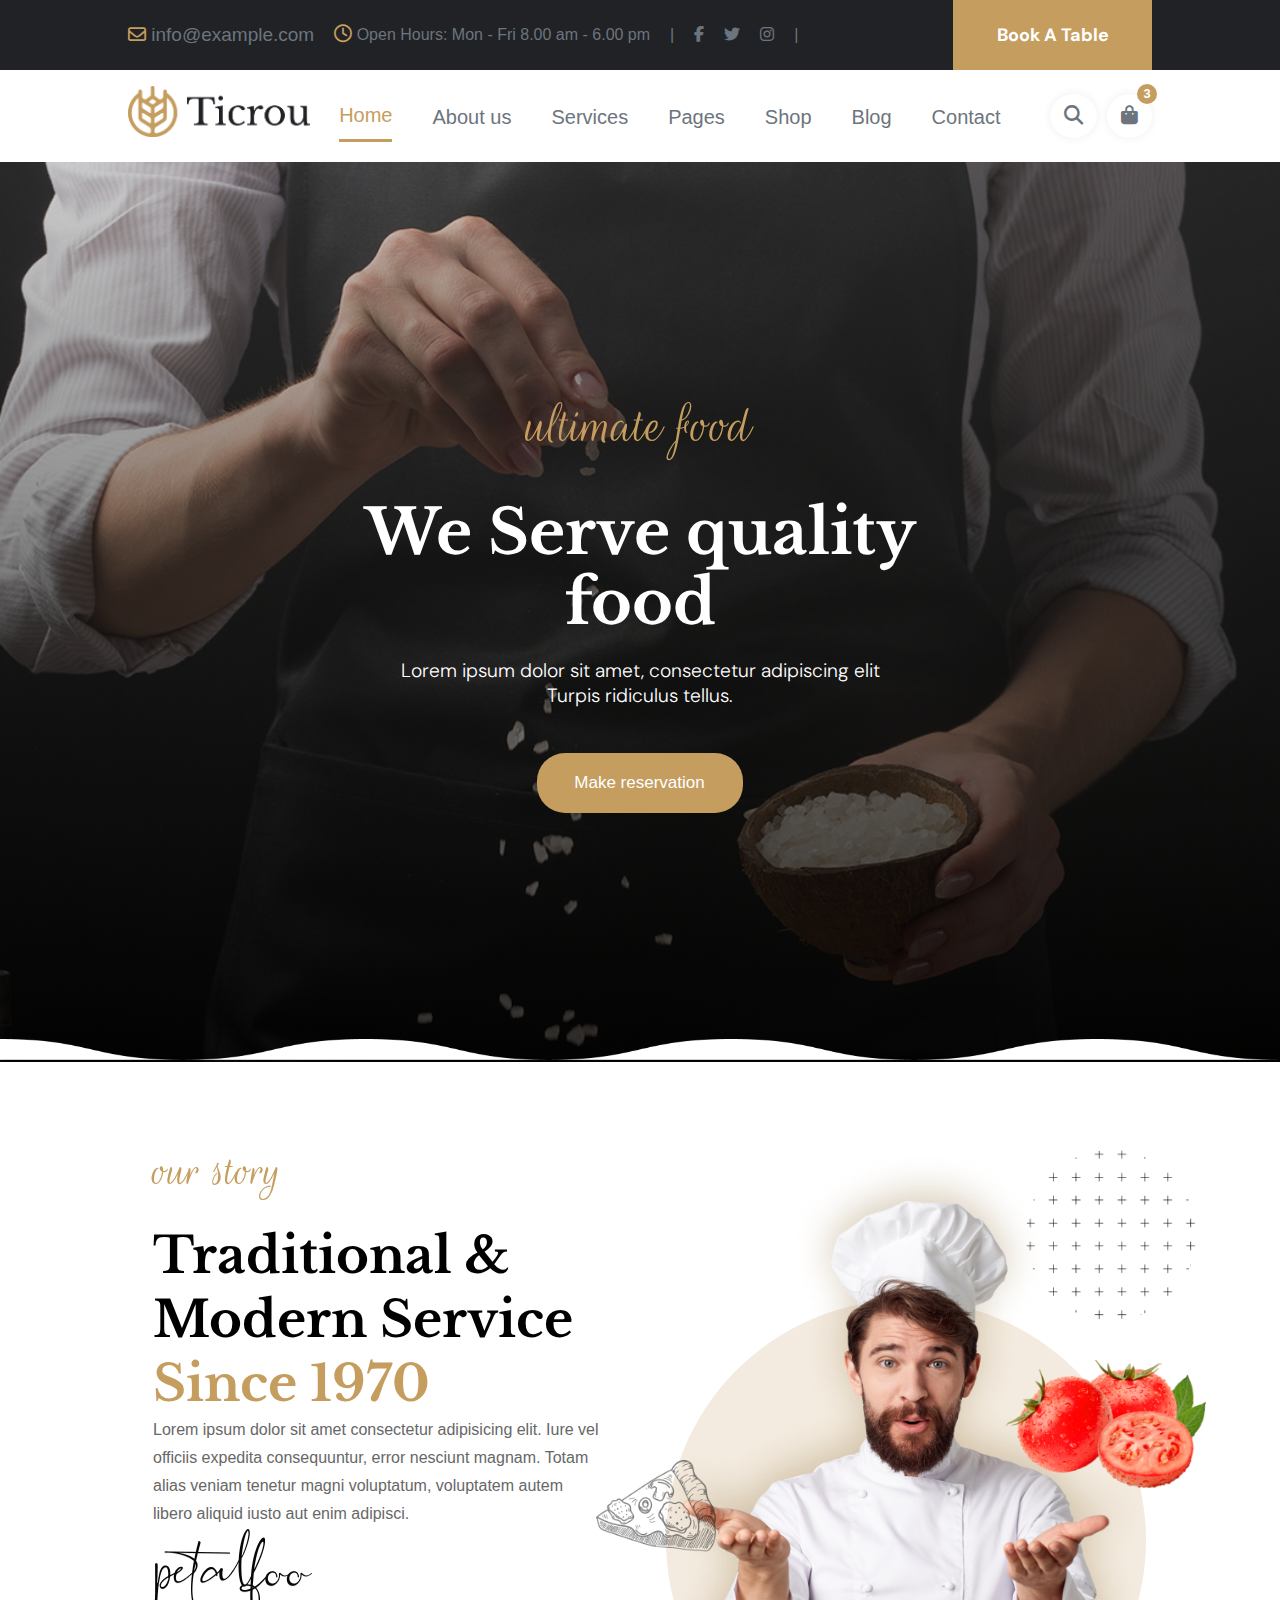
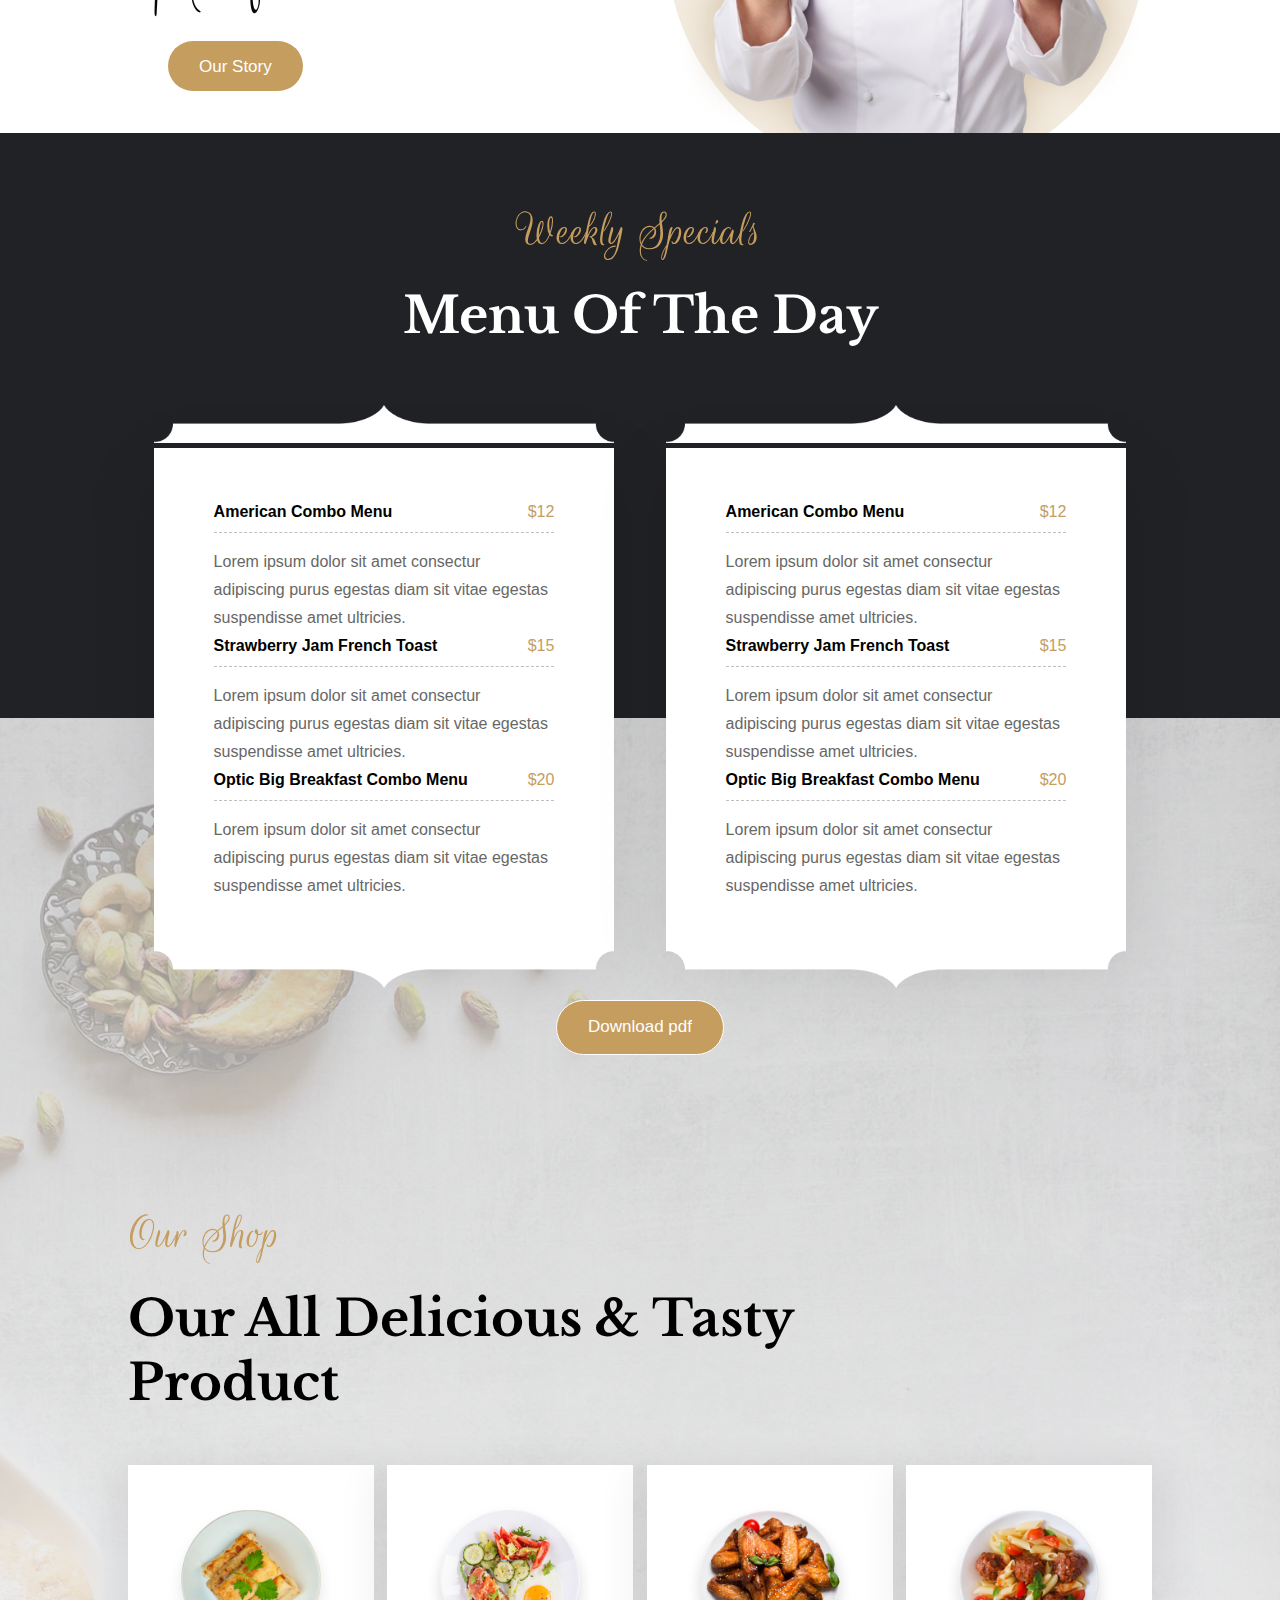
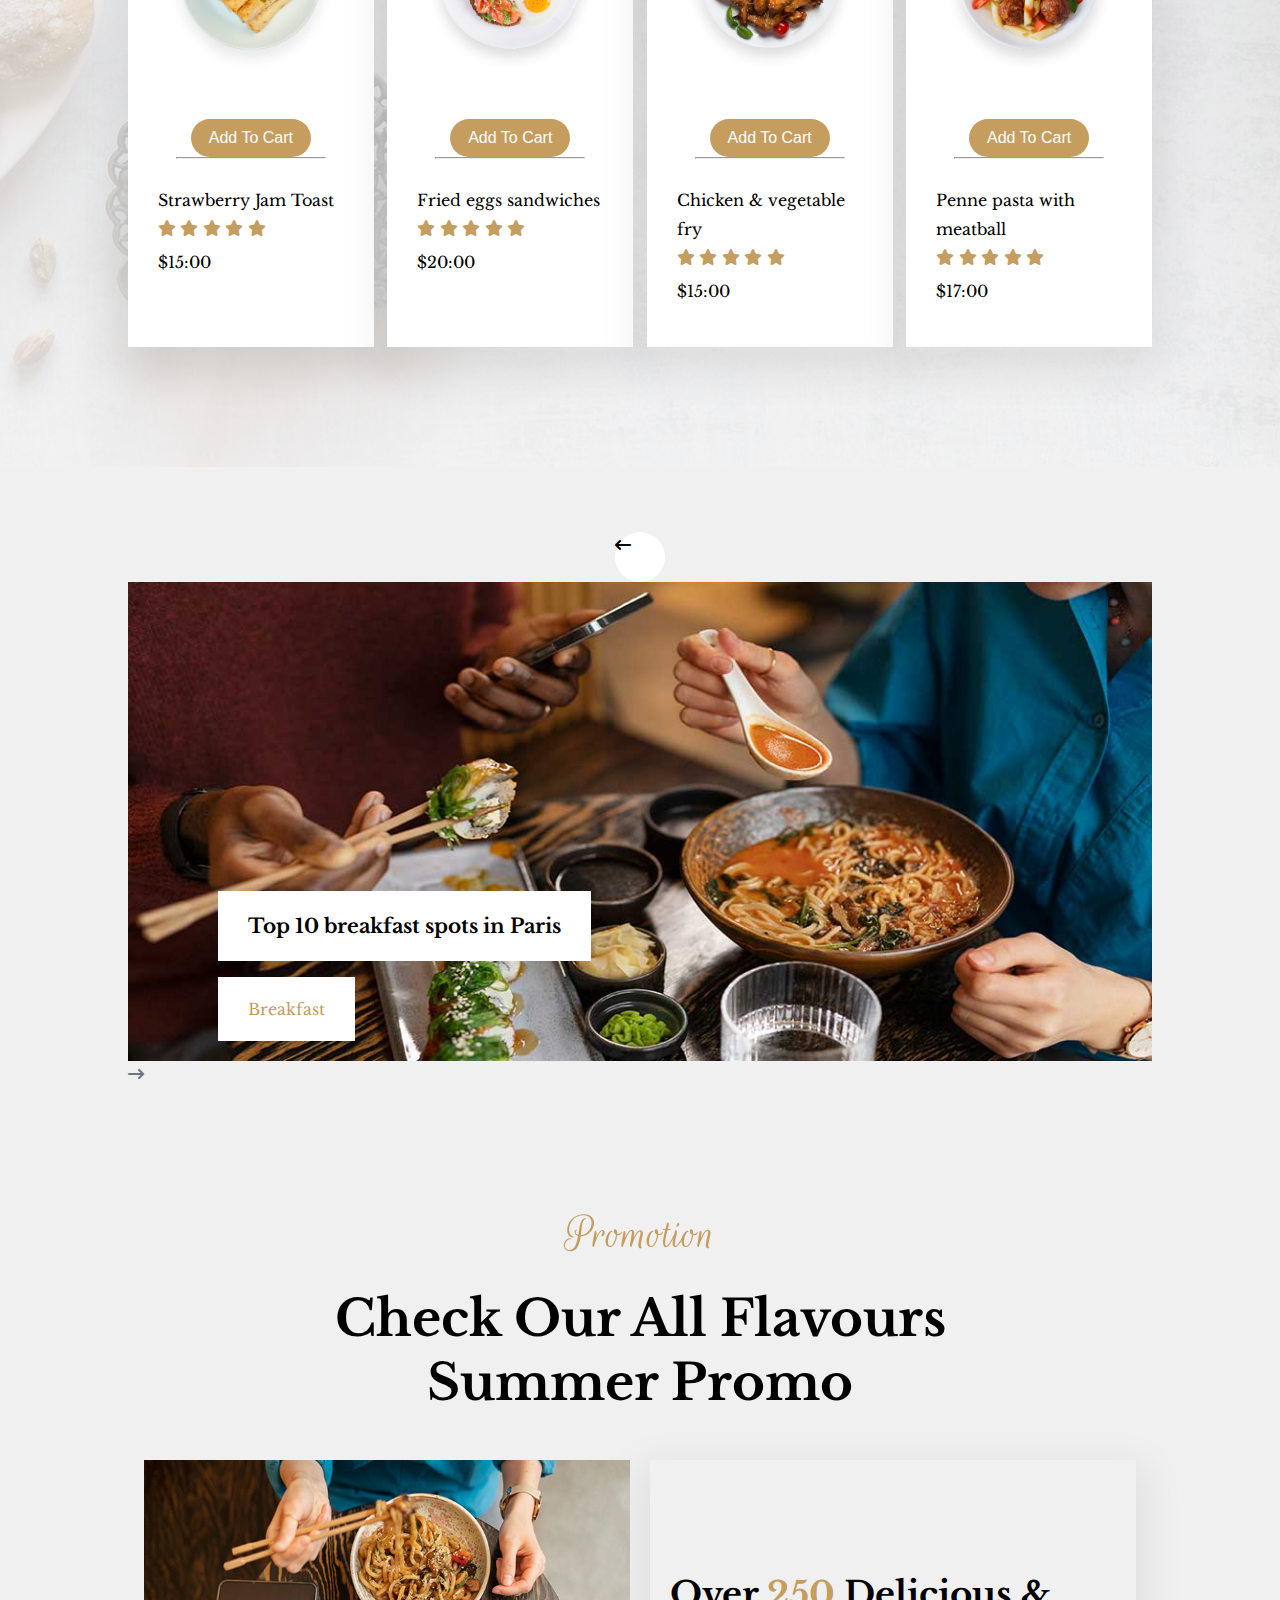
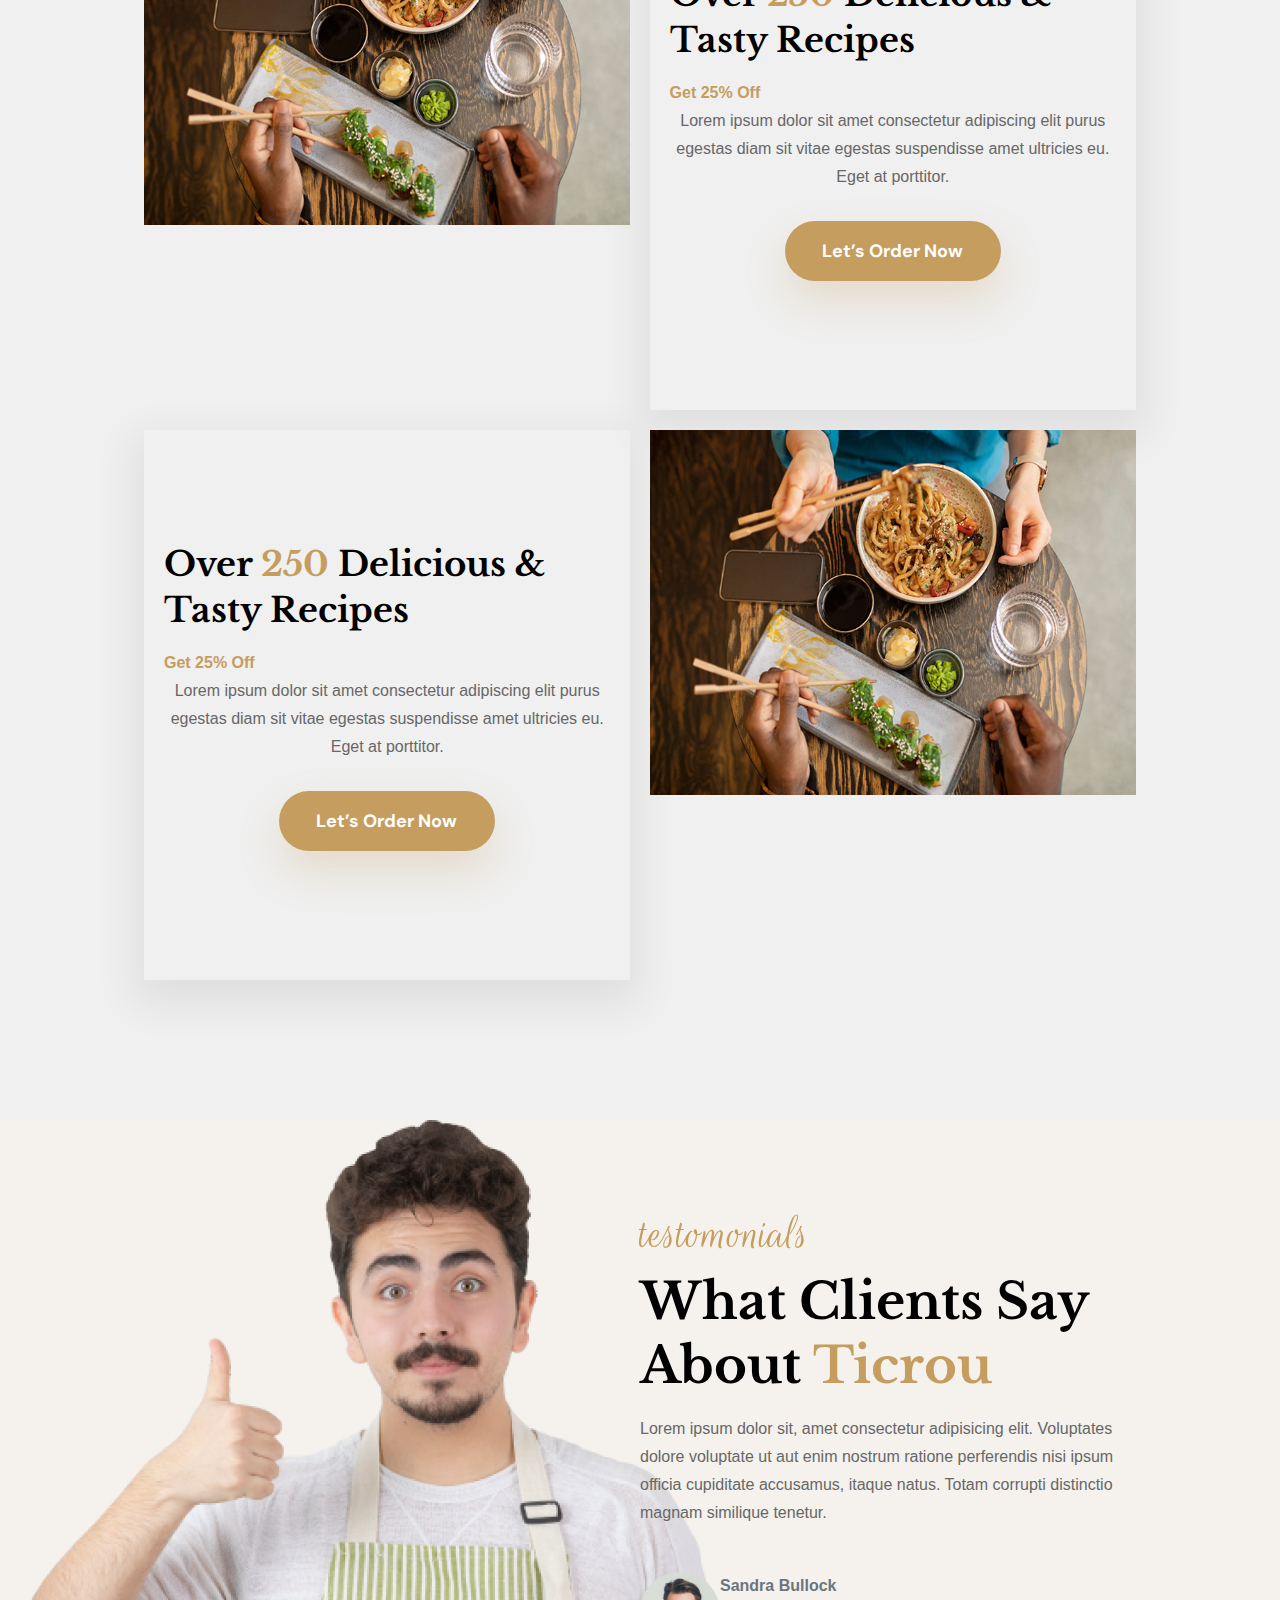
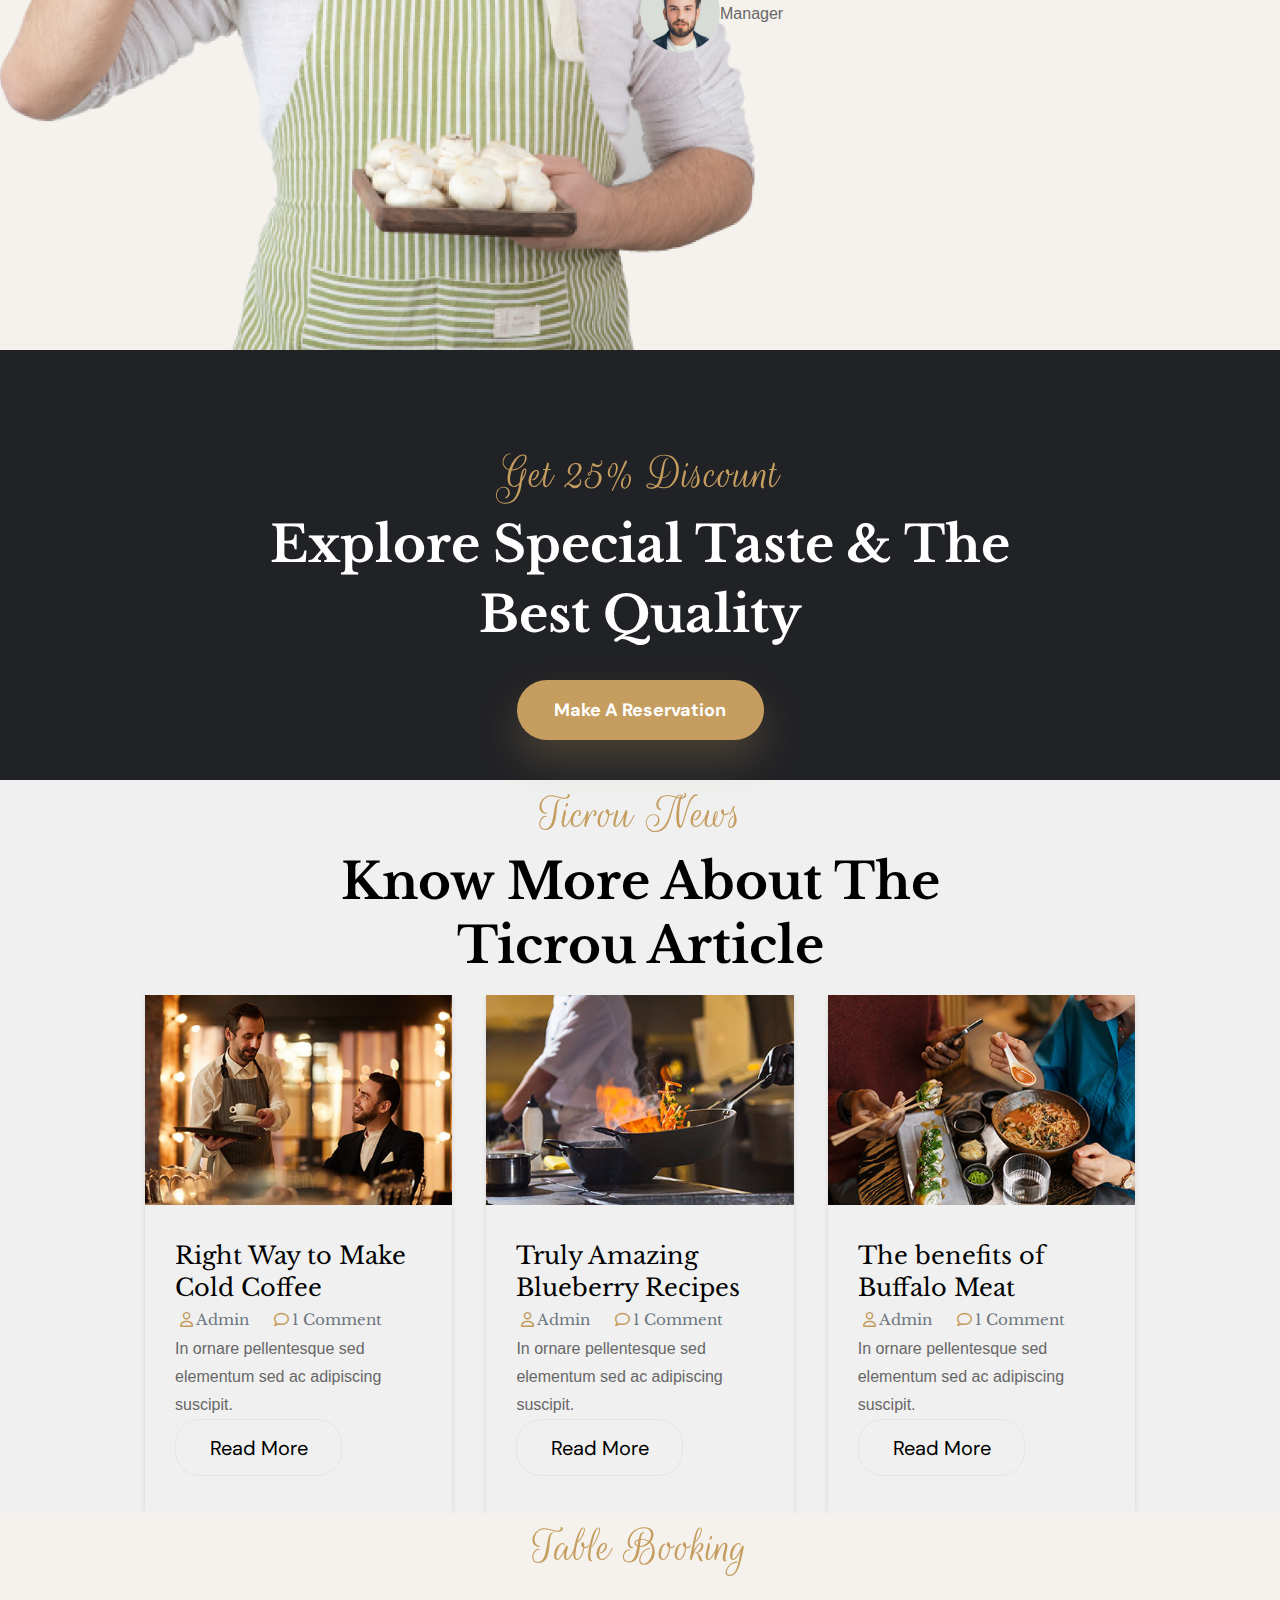
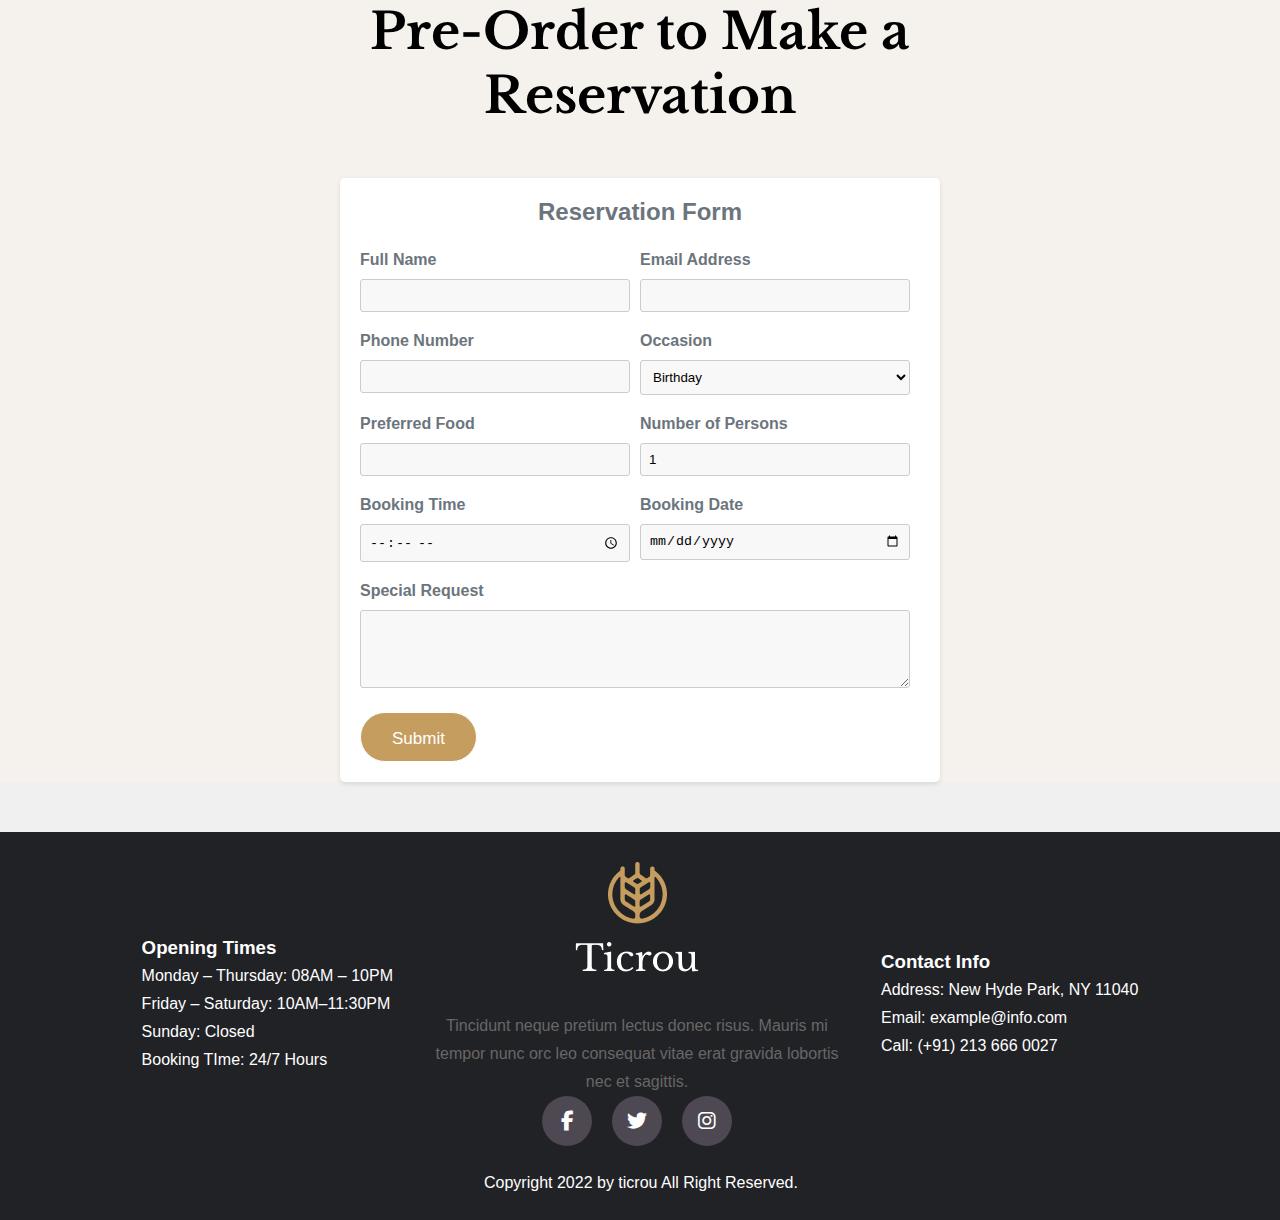
==== commit d2e0e3a1: "Add files via upload" ====
--- a/homepage.html
+++ b/homepage.html
@@ -408,13 +408,13 @@
         <div class="lower-content">
           <a href="">Right Way to Make Cold Coffee</a>
           <ul class="post-info">
-            <div><li><i class="fa-regular fa-user"></i><a href="">Admin</a></li></div>
-            <div><li><i class="fa-regular fa-comment"></i><a href="">1 Comment</a>
+            <div class="fa-"><li><i class="fa-regular fa-user"></i><a href="">Admin</a></li></div>
+            <div class="fa-"><li><i class="fa-regular fa-comment"></i><a href="">1 Comment</a>
             </li></div>
             
           </ul>
           <p>In ornare pellentesque sed elementum sed ac adipiscing suscipit.</p>
-          <a href="#" class="theme-btn-two">Read More</a>
+          <div class="read"><a href="#" class="theme-btn-two">Read More</a></div>
         </div>
       </div>
       <div class="news1">
@@ -424,12 +424,12 @@
         <div class="lower-content">
           <a href="">Truly Amazing Blueberry Recipes</a>
           <ul class="post-info clearfix">
-            <li><i class="fa-regular fa-user"></i><a href="http://azim.commonsupport.com/Ticrou/blog-details.html">Admin</a></li>
-            <li><i class="fa-regular fa-comment"></i><a href="http://azim.commonsupport.com/Ticrou/blog-details.html">1 Comment</a>
+            <li><i class="fa-regular fa-user"></i><a href="#">Admin</a></li>
+            <li><i class="fa-regular fa-comment"></i><a href="#">1 Comment</a>
             </li>
           </ul>
           <p>In ornare pellentesque sed elementum sed ac adipiscing suscipit.</p>
-          <a href="#" class="theme-btn-two">Read More</a>
+          <div class="read"><a href="#" class="theme-btn-two">Read More</a></div>
         </div>
       </div>
       <div class="news1">
@@ -444,7 +444,7 @@
             </li>
           </ul>
           <p>In ornare pellentesque sed elementum sed ac adipiscing suscipit.</p>
-          <a href="http://azim.commonsupport.com/Ticrou/blog-details.html" class="theme-btn-two">Read More</a>
+          <div class="read"><a href="#" class="theme-btn-two">Read More</a></div>
         </div>
       </div>
     </div>
--- a/main.css
+++ b/main.css
@@ -1153,11 +1153,13 @@
 
 .post-info{
     display: flex;
-    
+    width: 100%;
+    gap: 20px;
 }
 
 .post-info li a{
-    font-size: 20px;
+    font-size: 15px;
+    color: var(--gray);
     margin-left: 3px;
 }
 .post-info i {
@@ -1187,23 +1189,29 @@
     margin: 0px;
 }
 
-.lower-content {
+.lower-content{
     position: relative;
     display: block;
     padding: 27px 30px 37px 30px;
-}
-
-.lower-content a {
+    text-align: start;
+}
+
+.lower-content a{
     line-height: 30px;
     font-family: "Libre Baskerville", serif;
-}
-
-.theme-btn-two {
+    font-size: 24px;
+    color: var(--black);
+    transition: all ease-in-out 300ms;
+}
+
+.lower-content a:hover{
+    color: var(--gold);
+}
+.lower-content .theme-btn-two {
     align-items: start;
     position: relative;
     display: inline-block;
-    overflow: hidden;
-    line-height: 23px;
+    font-size: 20px;
     font-family: "DM Sans", sans-serif;
     color: #000;
     text-align: center;
@@ -1211,15 +1219,17 @@
     border: 1px solid #e5e5e5;
     border-radius: 25px;
     transition: all 500ms ease;
-}
-
-.theme-btn-two:hover {
+    padding: 13px 33px 12px 34px;
+}
+
+.lower-content .theme-btn-two:hover {
     color: #fff;
-}
-
-.theme-btn-two:hover {
     background: #c59d5f;
     border-color: #c59d5f;
+}
+
+.fa-regular{
+    color: var(--gold);
 }
 
 .order-section .form-inner {
@@ -1504,4 +1514,4 @@
 
 .news1 .img-box a img:hover {
     background: #000;
-}+}
--- a/media.css
+++ b/media.css
@@ -1,9 +1,3 @@
-
-@media screen and (width <= 1200px) {
-    .social{
-        display: none;
-    }
-}
 
 /* tablet view */
 @media screen and (width<=1090px){
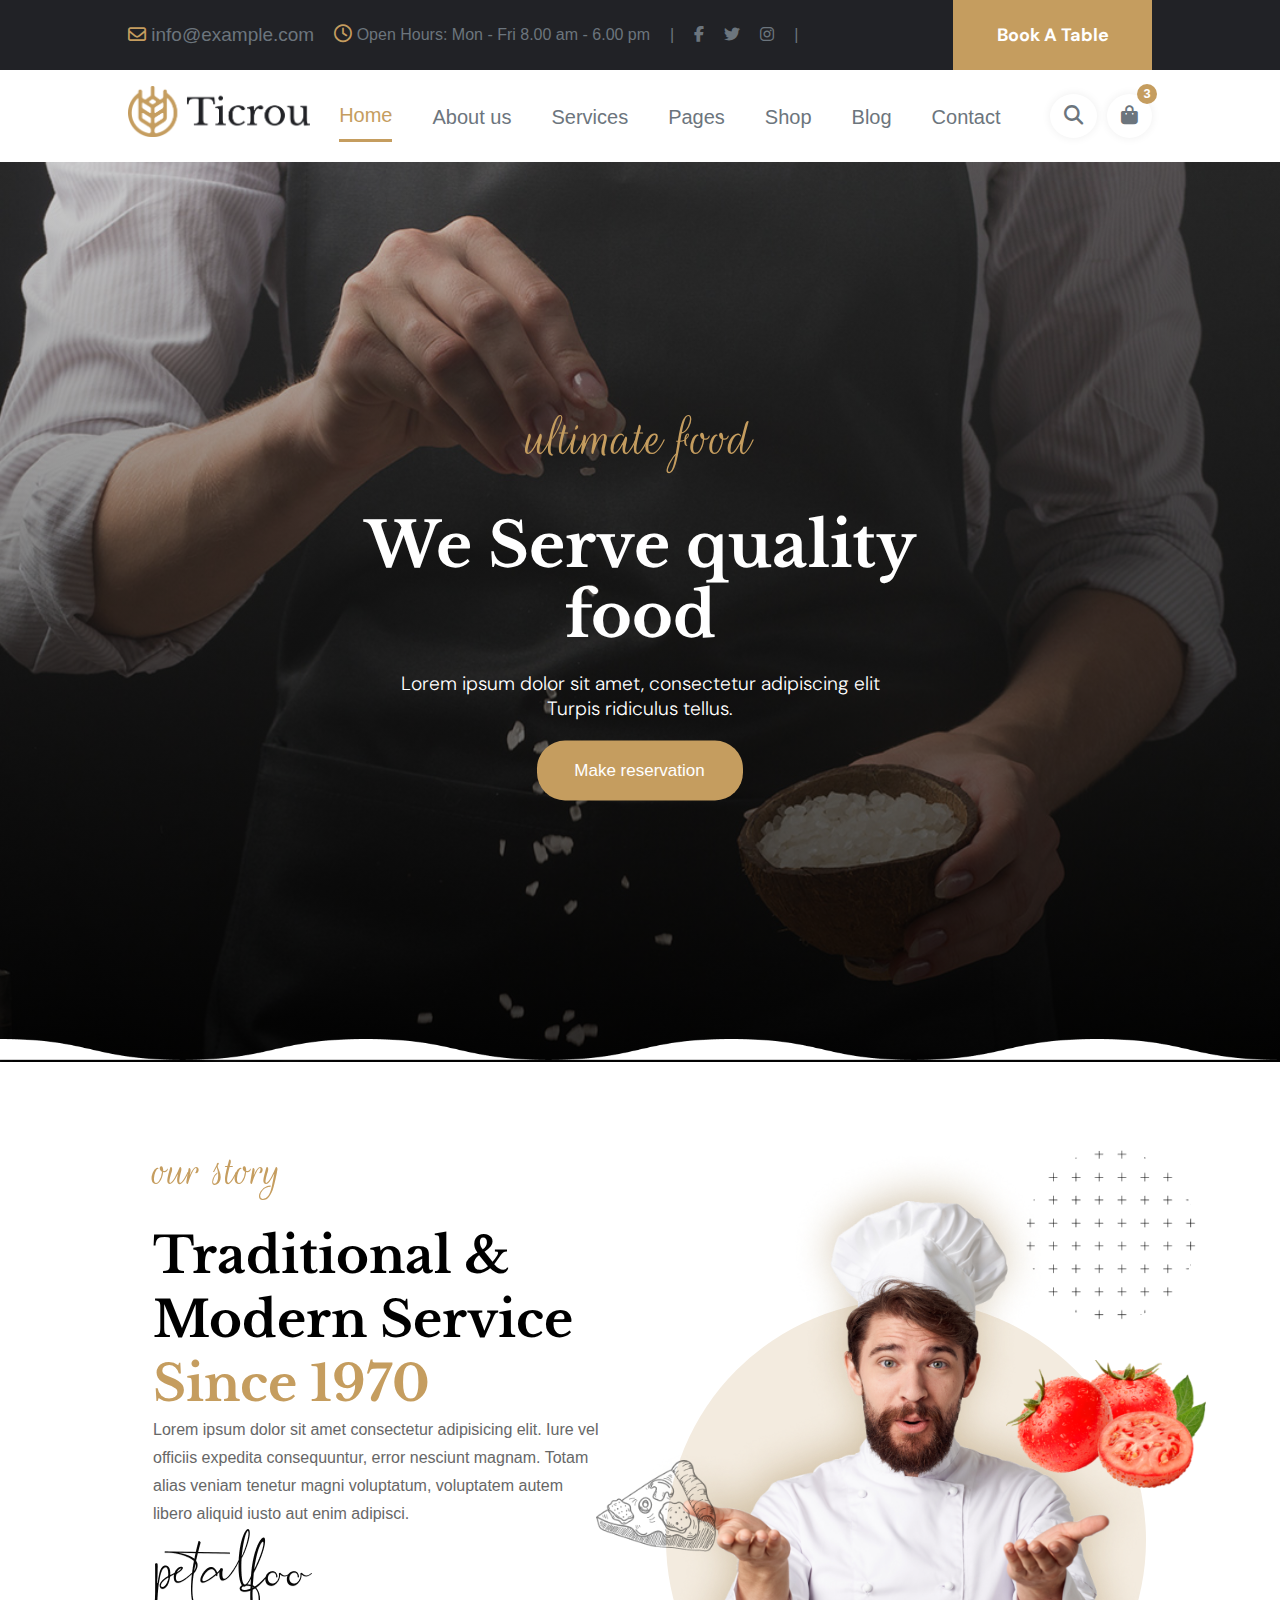
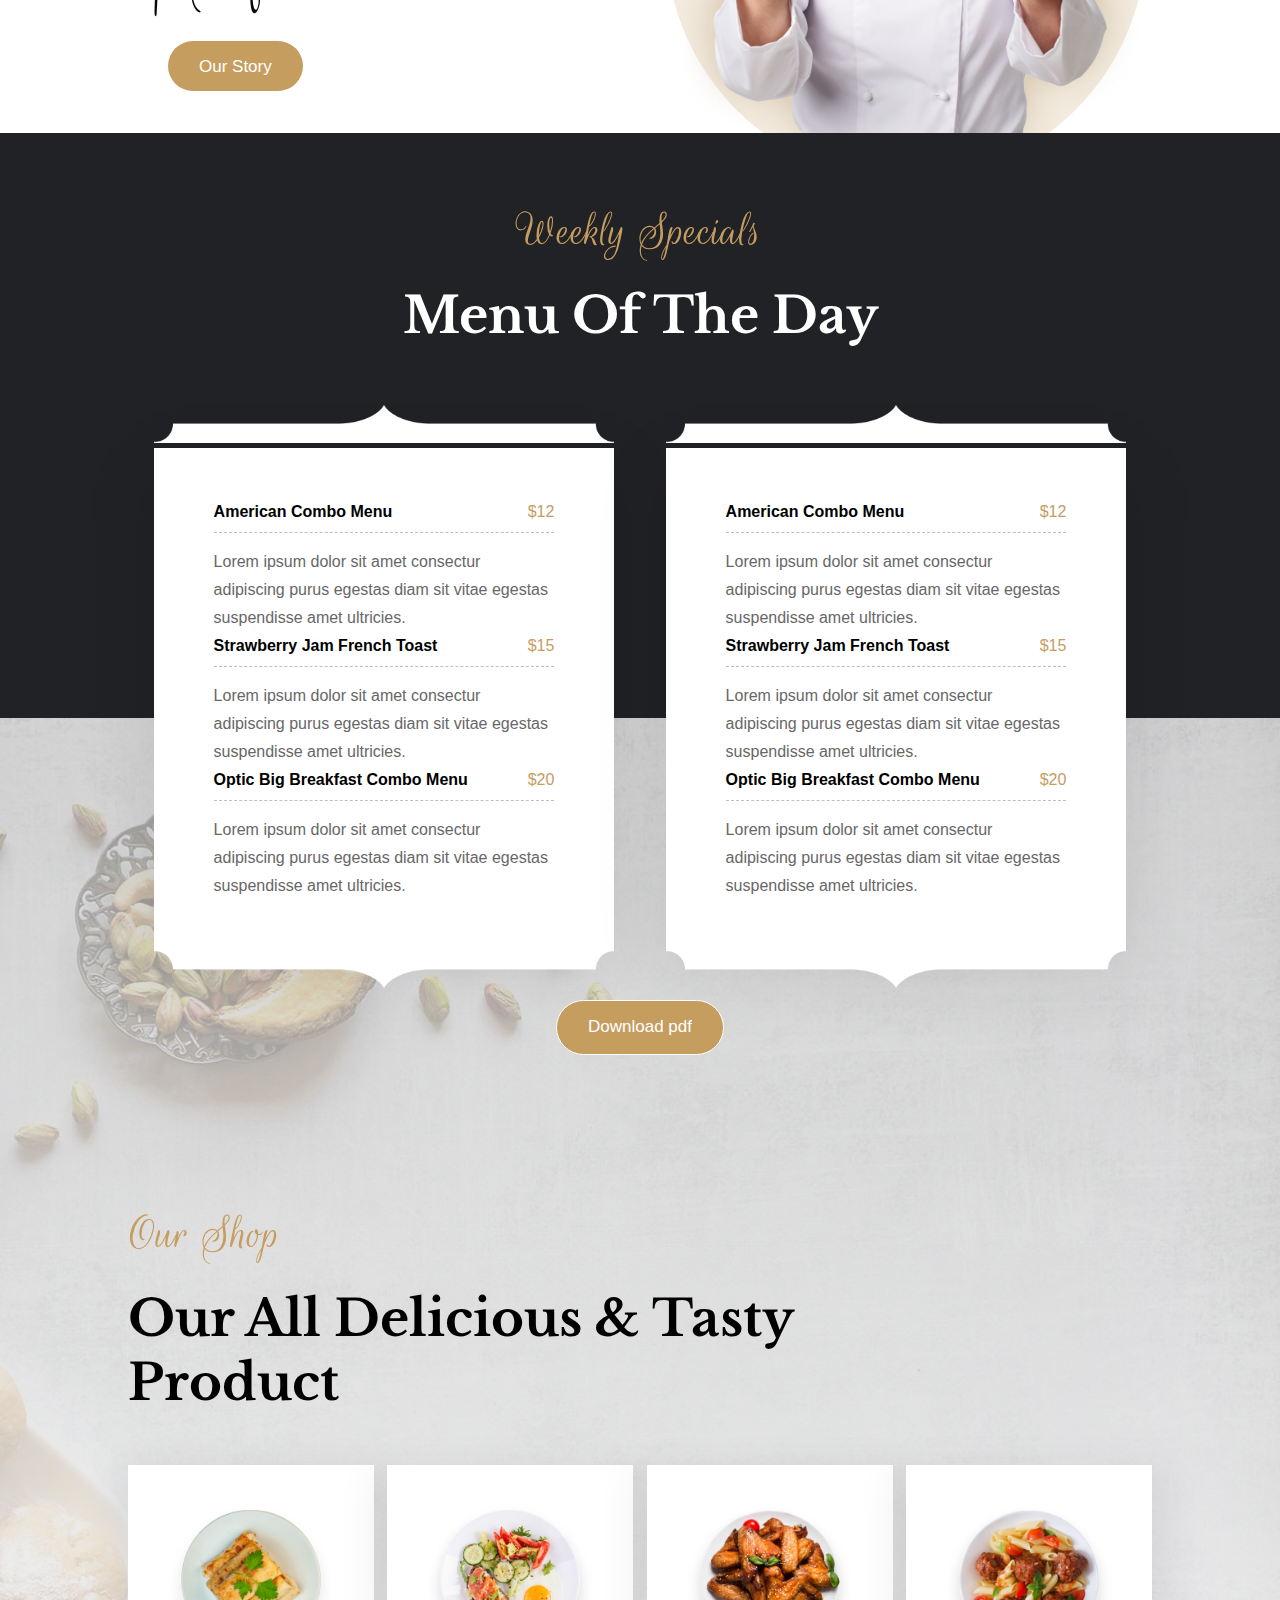
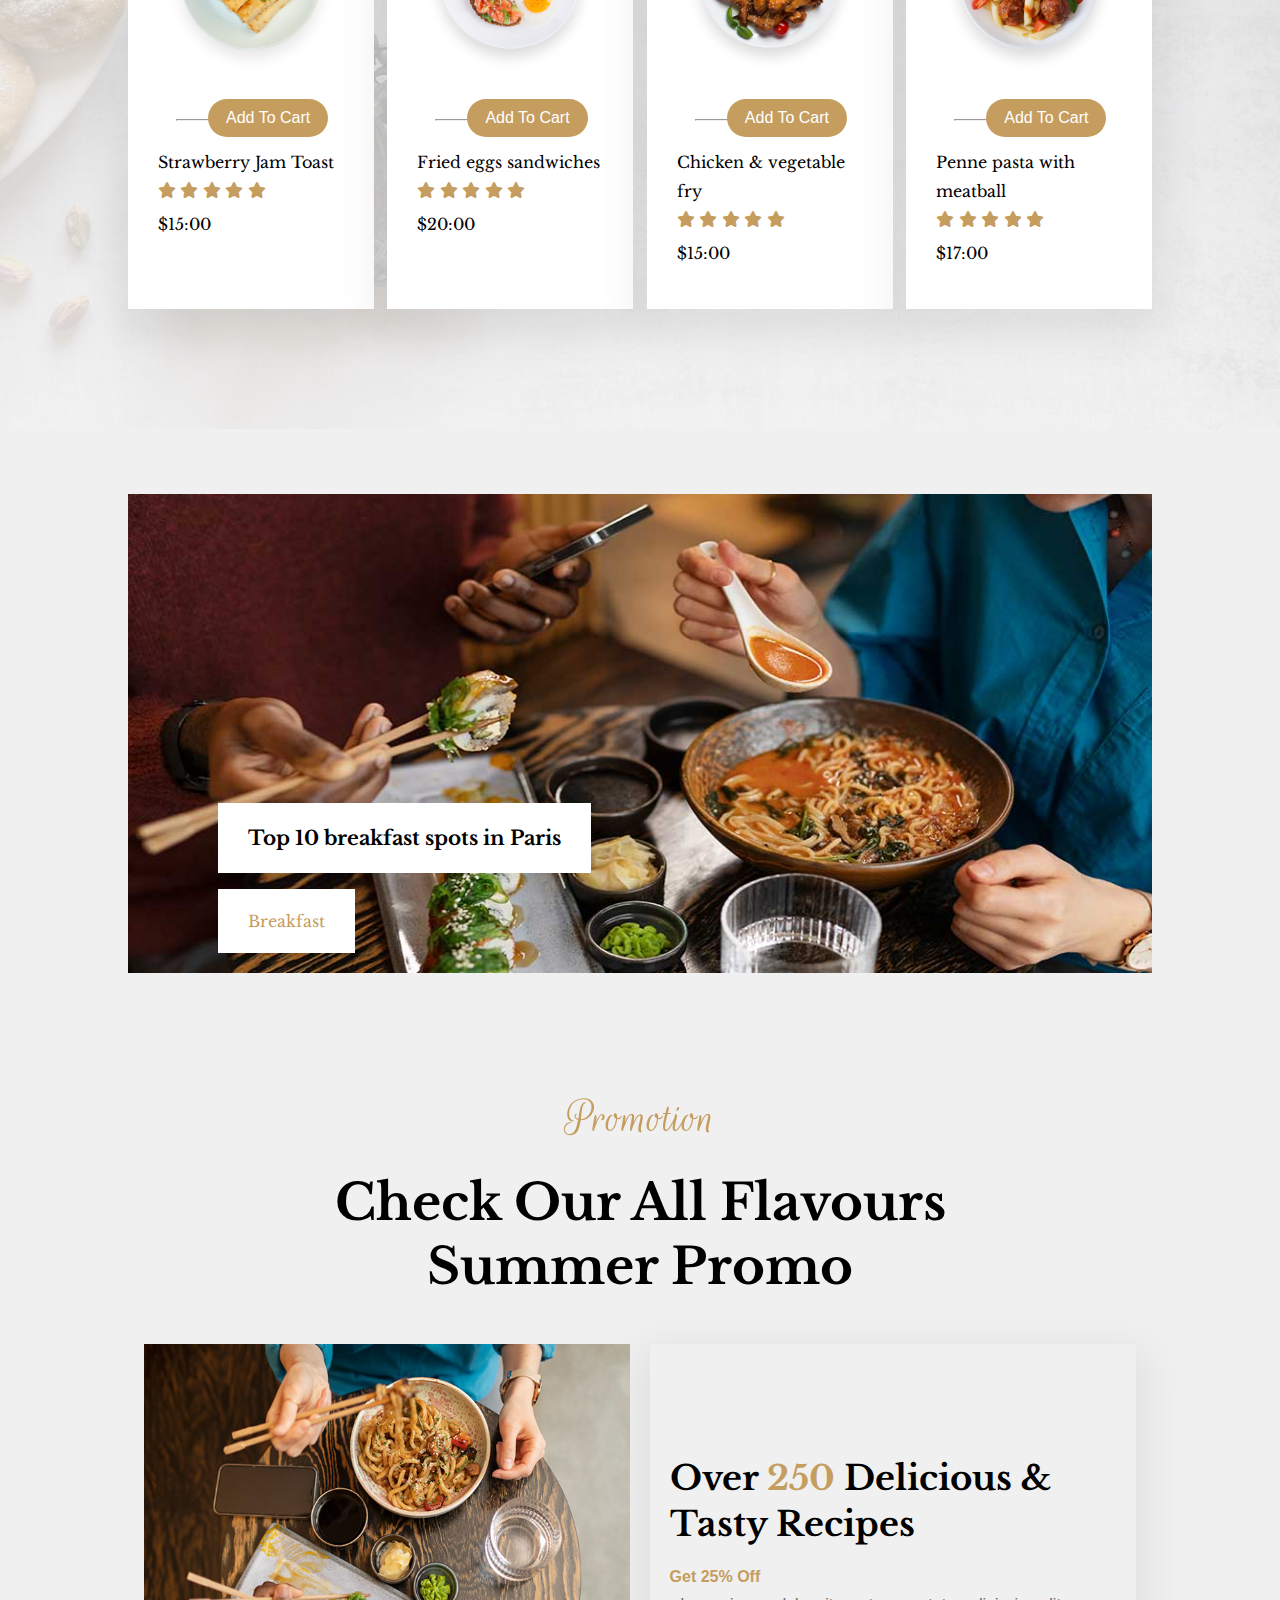
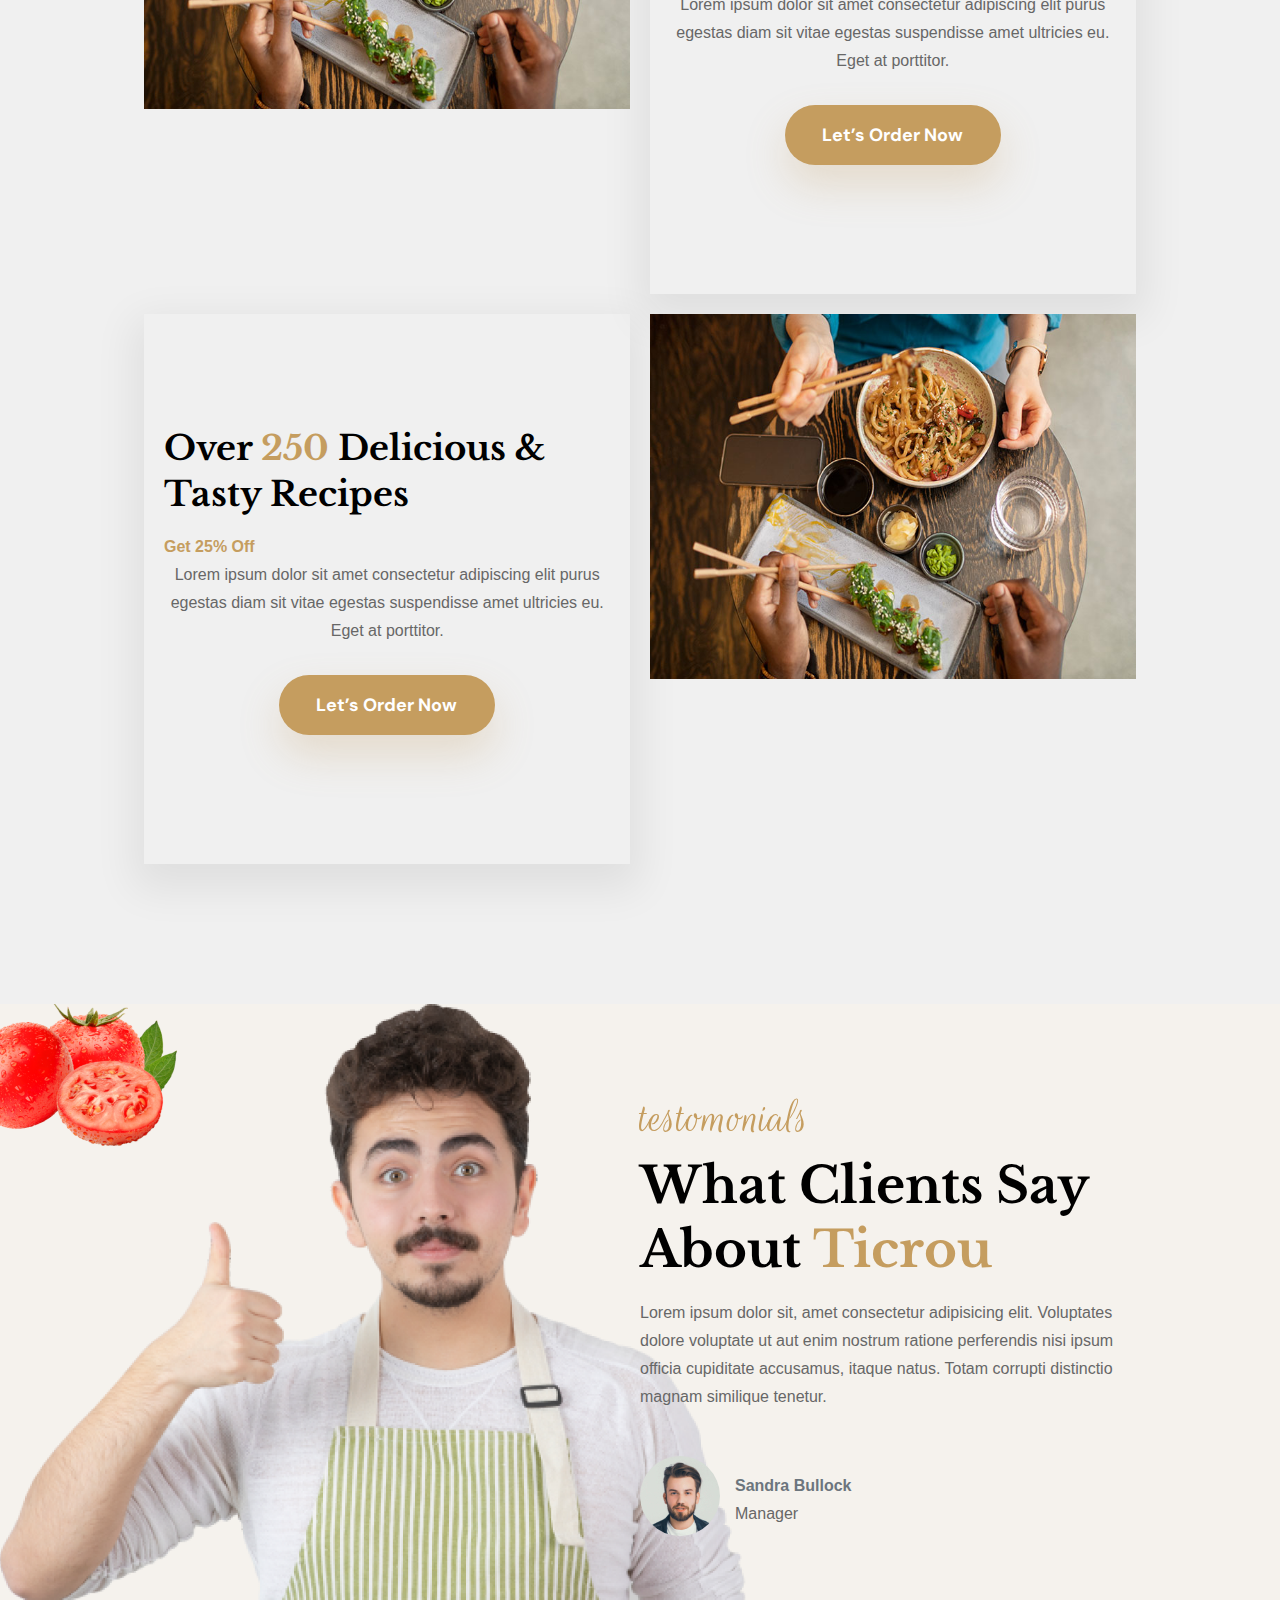
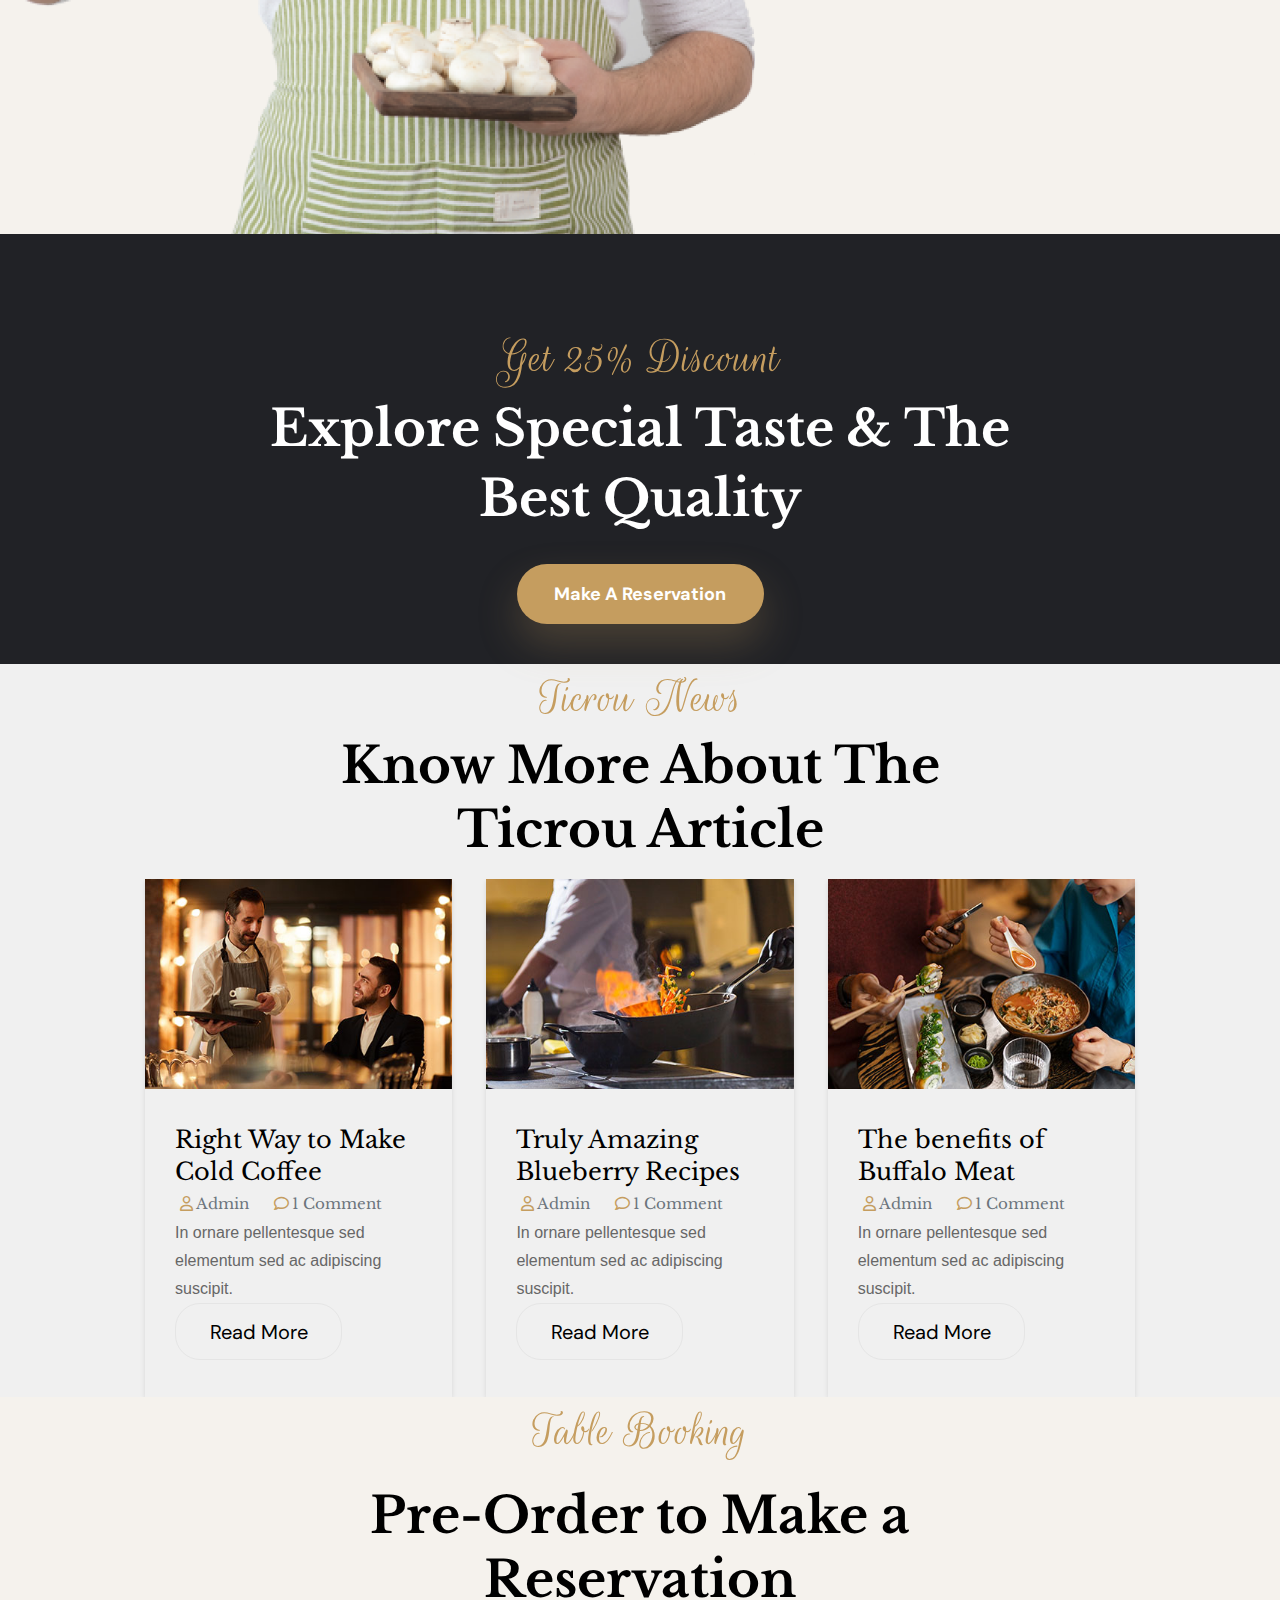
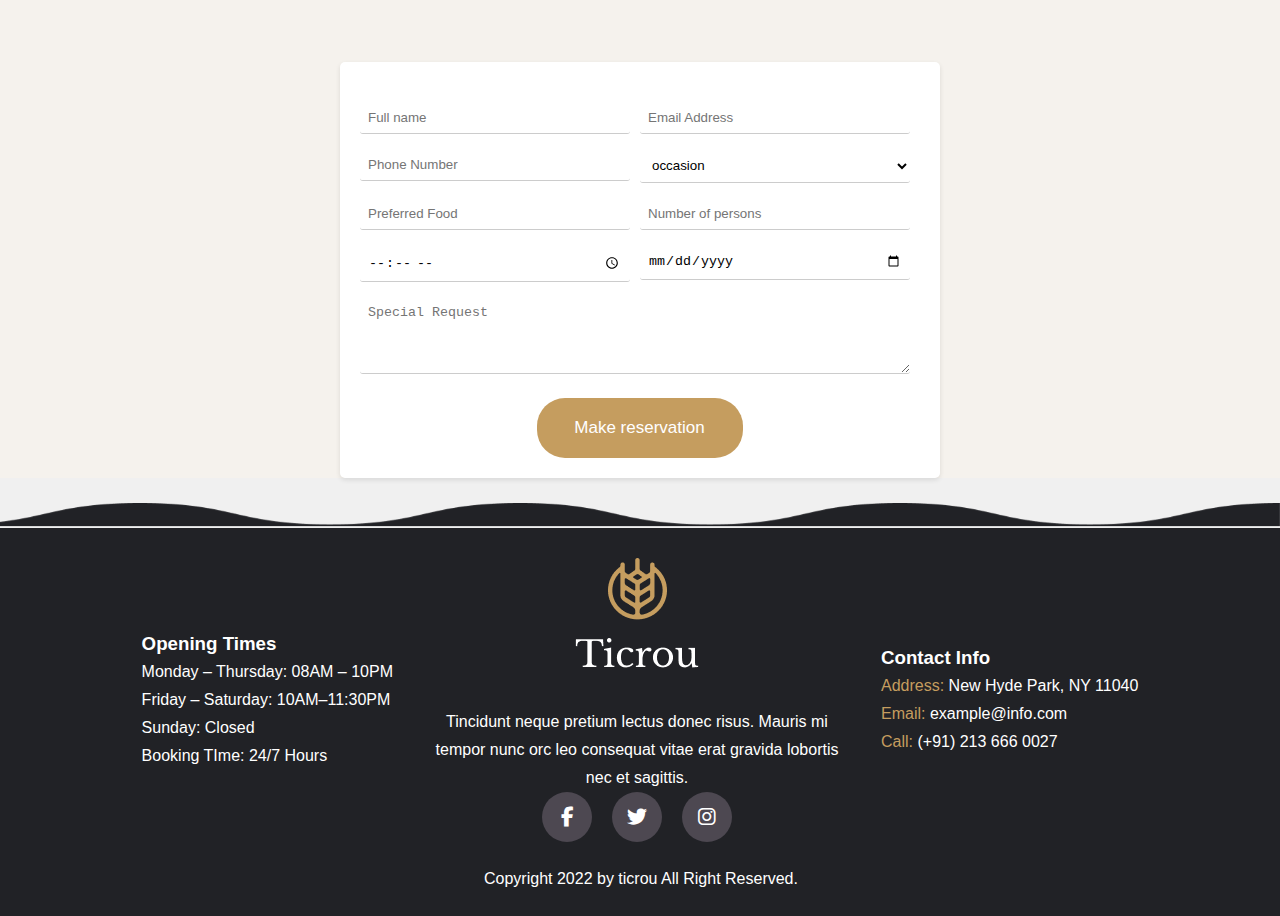
==== commit 7ae0cad9: "Add files via upload" ====
--- a/homepage.html
+++ b/homepage.html
@@ -7,7 +7,8 @@
   <meta name="viewport" content="width=device-width, initial-scale=1.0" />
   <title>ticrou-restaurant</title>
   <link rel="stylesheet" href="main.css" />
-  <link rel="stylesheet" href="media.css">
+  <link rel="stylesheet" href="media-tablet.css">
+  <link rel="stylesheet" href="media-mobile.css">
   <link rel="stylesheet" href="https://cdnjs.cloudflare.com/ajax/libs/font-awesome/6.4.2/css/all.min.css">
 
 </head>
@@ -132,7 +133,7 @@
             <div class="in-menu-1">
               <div class="single-item">
                 <div class="upper-box">
-                  <h4><a href="http://azim.commonsupport.com/Ticrou/shop-details.html">American Combo Menu</a></h4>
+                  <h4><a href="">American Combo Menu</a></h4>
                   <span class="price">$12</span>
                 </div>
                 <div class="text">
@@ -142,7 +143,7 @@
               </div>
               <div class="single-item">
                 <div class="upper-box">
-                  <h4><a href="http://azim.commonsupport.com/Ticrou/shop-details.html">Strawberry Jam French Toast </a>
+                  <h4><a href="#">Strawberry Jam French Toast </a>
                   </h4>
                   <span class="price">$15</span>
                 </div>
@@ -153,7 +154,7 @@
               </div>
               <div class="single-item">
                 <div class="upper-box">
-                  <h4><a href="http://azim.commonsupport.com/Ticrou/shop-details.html">Optic Big Breakfast Combo
+                  <h4><a href="#">Optic Big Breakfast Combo
                       Menu</a></h4>
                   <span class="price">$20</span>
                 </div>
@@ -169,7 +170,7 @@
             <div class="in-menu-1">
               <div class="single-item">
                 <div class="upper-box">
-                  <h4><a href="http://azim.commonsupport.com/Ticrou/shop-details.html">American Combo Menu</a></h4>
+                  <h4><a href="#">American Combo Menu</a></h4>
                   <span class="price">$12</span>
                 </div>
                 <div class="text">
@@ -179,7 +180,7 @@
               </div>
               <div class="single-item">
                 <div class="upper-box">
-                  <h4><a href="http://azim.commonsupport.com/Ticrou/shop-details.html">Strawberry Jam French Toast </a>
+                  <h4><a href="#">Strawberry Jam French Toast </a>
                   </h4>
                   <span class="price">$15</span>
                 </div>
@@ -190,7 +191,7 @@
               </div>
               <div class="single-item">
                 <div class="upper-box">
-                  <h4><a href="http://azim.commonsupport.com/Ticrou/shop-details.html">Optic Big Breakfast Combo
+                  <h4><a href="#">Optic Big Breakfast Combo
                       Menu</a></h4>
                   <span class="price">$20</span>
                 </div>
@@ -221,8 +222,10 @@
         <div class="plate-1">
           <div class="up-content">
             <img src="./images/shop-1.png" alt="">
-            <div class="add-btn">
-              <a href="">Add To Cart</a>
+            <div  class="cart-btn">
+              <div class="add-btn">
+                <a href="">Add To Cart</a>
+              </div>
             </div>
           </div>
           
@@ -242,8 +245,10 @@
         <div class="plate-2">
           <div class="upper-content">
             <img src="./images/shop-3.png" alt="">
-            <div class="add-btn">
-              <a href="">Add To Cart</a>
+            <div class="cart-btn">
+              <div class="add-btn">
+                <a href="">Add To Cart</a>
+              </div>
             </div>
           </div>
           <hr>
@@ -262,8 +267,10 @@
         <div class="plate-3">
           <div class="upper-content">
             <img src="./images/shop-4.png" alt="">
-            <div class="add-btn">
-              <a href="">Add To Cart</a>
+            <div class="cart-btn">
+              <div class="add-btn">
+                <a href="">Add To Cart</a>
+              </div>
             </div>
           </div>
           <hr>
@@ -282,8 +289,10 @@
         <div class="plate-4">
           <div class="upper-content">
             <img src="./images/shop-2.png" alt="">
-            <div class="add-btn">
-              <a href="">Add To Cart</a>
+            <div class="cart-btn">
+              <div class="add-btn">
+                <a href="">Add To Cart</a>
+              </div>
             </div>
           </div>
           <hr>
@@ -303,9 +312,6 @@
   </section>
   <section class="gallary-section">
     <div class="container">
-      <div class="previous">
-        <i class="fa-solid fa-arrow-left-long"></i>
-      </div>
       <div class="gallary">
         <img src="./images/gallery-3.jpg" alt="">
         <div class="content-box">
@@ -313,9 +319,6 @@
           <span>Breakfast</span>
       </div>
     </div>
-    <div class="next">
-      <i class="fa-solid fa-arrow-right-long"></i>
-    </div>
   </div>
   
   </section>
@@ -335,7 +338,7 @@
             <h4>Get 25% Off</h4>
             <p>Lorem ipsum dolor sit amet consectetur adipiscing elit purus egestas diam sit vitae egestas suspendisse
               amet ultricies eu. Eget at porttitor.</p>
-            <a href="http://azim.commonsupport.com/Ticrou/index.html" class="theme-btn-one">Let’s Order Now</a>
+            <a href="#" class="theme-btn-one">Let’s Order Now</a>
           </div>
         </div>
         <div class="promo-1">
@@ -344,7 +347,7 @@
             <h4>Get 25% Off</h4>
             <p>Lorem ipsum dolor sit amet consectetur adipiscing elit purus egestas diam sit vitae egestas suspendisse
               amet ultricies eu. Eget at porttitor.</p>
-            <a href="http://azim.commonsupport.com/Ticrou/index.html" class="theme-btn-one">Let’s Order Now</a>
+            <a href="#" class="theme-btn-one">Let’s Order Now</a>
           </div>
           <div class="promo-img-1">
             <img src="./images/promotion-1.jpg" alt="promo1" noreapeate>
@@ -361,6 +364,9 @@
     <div class="test-images">
       <div class="chilly">
         <img src="./images/image-2.png" alt="chilly">
+      </div>
+      <div class="tomatoes">
+        <img src="./images/image-1.png" alt="">
       </div>
     </div>
     <div class="test">
@@ -390,7 +396,7 @@
     <div class="disc-title">
       <span>Get 25% Discount</span>
       <h2>Explore Special Taste &amp; The <br>Best Quality</h2>
-      <a href="http://azim.commonsupport.com/Ticrou/index.html" class="theme-btn-one">Make a Reservation</a>
+      <a href="#" class="theme-btn-one">Make a Reservation</a>
     </div>
   </div>
   </section>
@@ -457,71 +463,69 @@
       <h2>Pre-Order to Make a <br>Reservation</h2>
     </div>
     <div class="form-container">
-      <h2>Reservation Form</h2>
       <form>
         <div class="input-group">
           <div class="input-item">
-            <label for="full-name">Full Name</label>
-            <input type="text" id="full-name" name="full-name" required>
-          </div>
-          <div class="input-item">
-            <label for="email">Email Address</label>
-            <input type="email" id="email" name="email" required>
+            
+            <input placeholder="Full name" type="text" id="full-name" name="full-name" required>
+          </div>
+          <div class="input-item">
+            <input placeholder="Email Address" type="email" id="email" name="email" required>
           </div>
         </div>
 
         <div class="input-group">
           <div class="input-item">
-            <label for="phone">Phone Number</label>
-            <input type="tel" id="phone" name="phone" required>
-          </div>
-          <div class="input-item">
-            <label for="occasion">Occasion</label>
-            <select id="occasion" name="occasion">
-              <option value="birthday">Birthday</option>
-              <option value="anniversary">Anniversary</option>
-              <option value="wedding">Wedding</option>
-              <option value="other">Other</option>
+            <input placeholder="Phone Number" type="tel" id="phone" name="phone" required>
+          </div>
+          <div class="input-item">
+            <select placeholder="occasion" id="occasion" name="occasion">
+              <option value="birthday">occasion</option>
+              <option value="anniversary">occasion1</option>
+              <option value="wedding">occasion2</option>
+              <option value="other">occasion3</option>
+              <option value="other">occasion4</option>
             </select>
           </div>
         </div>
 
         <div class="input-group">
           <div class="input-item">
-            <label for="preferred-food">Preferred Food</label>
-            <input type="text" id="preferred-food" name="preferred-food">
-          </div>
-          <div class="input-item">
-            <label for="num-persons">Number of Persons</label>
-            <input type="number" id="num-persons" name="num-persons" min="1" value="1">
+            <input placeholder="Preferred Food" type="text" id="preferred-food" name="preferred-food">
+          </div>
+          <div class="input-item">
+            <input placeholder="Number of persons" type="number" id="num-persons" name="num-persons" min="1">
           </div>
         </div>
 
         <div class="input-group">
           <div class="input-item">
-            <label for="booking-time">Booking Time</label>
-            <input type="time" id="booking-time" name="booking-time">
-          </div>
-          <div class="input-item">
-            <label for="booking-date">Booking Date</label>
-            <input type="date" id="booking-date" name="booking-date">
+
+            <input placeholder="Booking Time" type="time" id="booking-time" name="booking-time">
+          </div>
+          <div class="input-item">
+
+            <input placeholder="Booking Date" type="date" id="booking-date" name="booking-date">
           </div>
         </div>
 
         <div class="input-group">
           <div class="input-item full-width">
-            <label for="special-request">Special Request</label>
-            <textarea id="special-request" name="special-request" rows="4"></textarea>
-          </div>
-        </div>
-
-        <button type="submit">Submit</button>
+            <textarea placeholder="Special Request" id="special-request" name="special-request" rows="4"></textarea>
+          </div>
+        </div>
+        <div class="make-reservation"><a href="homepage.html"><button class="make-reservation-btn">Make reservation
+        </button>
+      </a></div>
       </form>
     </div>
     </div>
   </section>
   <section class="footer">
     <div class="container">
+      <div class="footer-sep">
+        <img src="./images/shape-14.png" alt="">
+      </div>
     <div class="upper-footer">
       <div class="content">
         <div class="open">
--- a/main.css
+++ b/main.css
@@ -311,7 +311,7 @@
     border: none;
 }
 
-.banner-img .banner-sep {
+.banner-img .banner-sep{
     position: absolute;
     bottom: -5px;
     left: 0px;
@@ -365,6 +365,10 @@
     font-size: 1.2rem;
 }
 
+.banner-text .make-reservation .make-reservation-btn{
+    margin: auto;
+}
+
 .make-reservation-btn {
     position: relative;
     border-radius: 28px;
@@ -378,7 +382,7 @@
     font-size: 17px;
     padding: 16px 31px;
     text-decoration: none;
-    display: inline-block;
+    display:block;
     padding: 20px 38px 20px 37px;
     margin-top: 25px;
     overflow: hidden;
@@ -776,7 +780,7 @@
     line-height: 64px;
     font-family: "Libre Baskerville", serif;
     font-weight: 700;
-    color: #000;
+    color: var(--black);
     margin: 0px;
     text-align: left;
 }
@@ -799,7 +803,14 @@
     position: relative;
 }
 
-.add-btn {
+.cart-btn{
+    position: absolute;
+    margin: 10px;
+    left:70px;
+    top: 14rem;
+}
+
+.add-btn{
     position: relative;
     border-radius: 28px;
     background-color: var(--gold);
@@ -876,19 +887,6 @@
     font-family: "Libre Baskerville", serif;
 }
 
-.previous {
-    margin: auto;
-    background-color: var(--white);
-    color: var(--black);
-    width: 50px;
-    height: 50px;
-    border-radius: 50%;
-}
-
-.fa-arrow-left-long {
-    text-align: center;
-}
-
 .promotion {
     position: relative;
     text-align: center;
@@ -1042,15 +1040,25 @@
     background-repeat: no-repeat;
     width: 100%;
     background-color: var(--baige);
-    display: inline-flex;
+    display: flex;
     height: fit-content;
     position: relative;
+    justify-content: space-between;
+}
+
+.author-box{
+    width: fit-content;
+}
+
+.author-text{
+    margin: auto;
 }
 
 .chilly {
-    position: absolute;
-    right: 0px;
-    top: 118px;
+    width: 150px;
+    position: absolute;
+    left: 1340px;
+    top: 0px;
 }
 
 .test-images {
@@ -1067,7 +1075,6 @@
 }
 
 .test {
-
     height: 750px;
     display: flex;
     flex-direction: column;
@@ -1109,7 +1116,9 @@
 
 .author-box {
     margin-top: 45px;
-    display: inline-flex;
+    display: flex;
+    flex-wrap: wrap;
+    gap: 15px;
 }
 
 .author-box h4 {
@@ -1206,6 +1215,7 @@
 
 .lower-content a:hover{
     color: var(--gold);
+    
 }
 .lower-content .theme-btn-two {
     align-items: start;
@@ -1232,16 +1242,6 @@
     color: var(--gold);
 }
 
-.order-section .form-inner {
-    position: relative;
-    display: block;
-    max-width: 850px;
-    background: #fff;
-    margin: 0 auto;
-    box-shadow: 0px 70px 40px rgba(0, 0, 0, 0.05);
-    padding: 50px 70px 100px 70px;
-}
-
 .booking {
     background-color: var(--baige);
 }
@@ -1286,7 +1286,6 @@
 }
 
 .logo {
-    max-width: 50%;
     position: relative;
     width: 45%;
     padding-right: 15px;
@@ -1342,6 +1341,7 @@
 }
 
 .footer {
+    position: relative;
     background-color: var(--darkblue);
     width: 100%;
     display: flex;
@@ -1370,47 +1370,7 @@
     padding: 30px;
     border-radius: 15px;
     box-shadow: 0px 0px 10px rgba(0, 0, 0, 0.151);
-}
-
-.form-inner {
-    max-width: 600px;
-    margin: 0 auto;
-}
-
-.form input,
-.form select,
-.form textarea {
-    width: 100%;
-    padding: 10px;
-    margin-bottom: 15px;
-    border: 1px solid #ccc;
-    border-radius: 5px;
-}
-
-.form select {
-    appearance: none;
-    -webkit-appearance: none;
-    padding-right: 30px;
-    background: url("path-to-your-arrow-icon.png") no-repeat right center;
-}
-
-.form textarea {
-    resize: vertical;
-    min-height: 150px;
-}
-
-.form button {
-    background-color: #ff6600;
-    color: #ffffff;
-    border: none;
-    padding: 10px 20px;
-    border-radius: 5px;
-    cursor: pointer;
-    transition: background-color 0.3s;
-}
-
-.form button:hover {
-    background-color: #ff8800;
+    font-family: Poppins, sans-serif;
 }
 
 body {
@@ -1427,6 +1387,10 @@
     background-color: #ffffff;
     border-radius: 5px;
     box-shadow: 0 2px 5px rgba(0, 0, 0, 0.1);
+}
+
+.input-group{
+    border: none;
 }
 
 h2 {
@@ -1468,9 +1432,10 @@
 textarea {
     width: 100%;
     padding: 8px;
-    border: 1px solid #ccc;
+    border: none;
+    border-bottom: 1px solid #ccc;
     border-radius: 3px;
-    background-color: #f8f8f8;
+    background-color: var(--white);
 }
 
 button[type="submit"] {
@@ -1488,10 +1453,13 @@
     text-decoration: none;
     display: inline-block;
     margin: auto;
+    transition: all ease-in-out 300ms;
 }
 
 button[type="submit"]:hover {
     background-color: var(--black);
+    color: var(--white);
+    z-index:2;
 }
 
 .img-box img {
@@ -1515,3 +1483,25 @@
 .news1 .img-box a img:hover {
     background: #000;
 }
+
+.widget-content .text p{
+    color: var(--white);
+}
+form .make-reservation-btn{
+    margin: auto;
+}
+
+.contact span{
+    color:var(--gold);
+}
+
+.footer-sep img{
+    width:100%;
+}
+
+.footer-sep{
+    position: absolute;
+    top: -25px;
+    left: -50px;
+    z-index: 9999999999;
+}--- a/media-tablet.css
+++ b/media-tablet.css
@@ -0,0 +1,185 @@
+
+/* tablet view */
+@media screen and (width<=1090px){
+    .book-btn-container,.about-images, .social{
+        display: none;
+    }
+
+    .header-top .container{
+        display: flex;
+        align-items: center;
+        justify-content: center;
+        margin: auto;
+        gap: 10px;
+        padding:15px 0px;
+    }
+    .header-bottom{
+        width:100%;
+    }
+    
+    .navbar{
+        display: none;
+    }
+    .nav{
+        display: block;
+        font-size: 40px;
+        color: var(--darkblue);
+        cursor: pointer;
+    }
+    
+    .banner-img .banner-sep {
+        bottom: -16px;
+        left: 0px;
+    }
+    
+    .banner-text{
+        width: 95%;
+    }
+    .banner-text h3{
+    font-family: 'Rouge Script', cursive;
+    font-size: 70px;
+    font-weight: 400;
+    margin-bottom: 17px;
+    min-height: 70px;
+    }
+
+    .banner-text h2{
+    font-size: 60px;
+    line-height: 90px;
+    font-family: 'Libre Baskerville', serif;
+    font-weight: 700;
+    color: #fff;
+    margin-bottom: 29px;
+    }
+
+    .banner-text p{
+        font-size: 20px;
+        line-height: 30px;
+        font-family: 'DM Sans', sans-serif;
+        color: #fff;
+        margin-top: 40px;
+    }
+    
+    .menu{
+        height: auto;
+    }
+    
+    .main-menu {
+        align-items: center;
+        margin: auto;
+        width: auto;
+        
+        }
+    .menu-1{
+        display: flex;
+        flex-direction: column;
+        width: 100%;
+        margin-bottom: 150px;
+    }
+    .menu-1::before {
+        top:-50px;
+        left: 0px;
+        height: 60px;
+    }
+
+    .shop-section{
+        padding-top: 950px;
+        padding-bottom: 40px;
+    }
+
+    .down-btn{
+        margin-top: 0px;
+    }
+
+    .plates {
+        display: flex;
+        flex-wrap: wrap;
+    }
+
+    .plate-1, .plate-2, .plate-3, .plate-4 {
+        width: 48%;
+        margin-top: 20px;
+        box-shadow: #000;
+        background-color: var(--white);
+        box-shadow: 0px 15px 40px 10px rgba(0, 0, 0, 0.07);
+        position: relative;
+    }
+
+    .promo-1{
+        display: block;
+    }
+
+    .promo-img-1 {
+        position: relative;
+        transition: all 500ms ease;
+        height: auto;
+        width: 100%;
+    }
+
+    .order-box-1{
+        width: 100%;
+    }
+
+    .test{
+        height: 700px;
+    }
+
+    .testomonial{
+        background-image: none;
+    }
+    .test{
+        margin-left: 0px;
+    }
+
+    .disc-title h2{
+        font-size: 40px;
+    }
+
+    .chilly{
+        left: 615px;
+        top: 18px;
+        width: 150px;
+    }
+
+    .tomatoes{
+        position: absolute;
+        left: -2px;
+        top: 597px;
+        width: 150px;
+    }
+
+    .news-content{
+        display: flex;
+        width: 100%;
+    }
+
+    .upper-footer .contact{
+        margin-left: 0;
+    }
+
+
+
+    .header-bottom {
+        background-color: var(--white);
+        padding: 1rem 0rem;
+        position: relative;
+        top: 0px;
+        left: 0px;
+        z-index: 999999;
+    }
+    .footer-sep{
+        width: 100%;
+        top: -19px;
+        left: 0;
+    }
+}
+/*  *//*  */
+
+@media screen and(width <=850px ) {
+    .out-cont{
+        height: fit-content;
+    }
+
+   
+
+}--- a/media-mobile.css
+++ b/media-mobile.css
@@ -0,0 +1,101 @@
+/* mobile view */
+@media screen and (width <=445px){
+    .header-top{
+        margin: auto;
+    }
+    .header-top .info{
+    font-size: 20px;
+    
+    }
+    .header-top .hours{
+        font-size: 15px;
+    }
+
+    .navbar{
+        display: none;
+    }
+    
+    .rightnav ,.toogler .search-icon{
+        display: none;
+    }
+    
+    .banner-text{
+        width: 100%;
+    }
+    .banner-text h3{
+        font-size: 50px;
+    }
+
+    .banner-text h2{
+        font-size: 40px;
+        line-height: 40px;
+    }
+
+    .banner-text p{
+        font-size: 20px;
+        margin-top: 0;
+    }
+    /* ??????????????????????? */
+    .banner-img .banner-sep{
+        display: none;
+    }
+    /* ??????????????????????? */
+    .menu-1::before{
+        top: -20px;
+        left: -1px;
+    }
+
+    .shop-section{
+        padding-top: 2050px;
+    }
+
+    .header-bottom{
+        justify-content: space-between;
+    }
+    .about-text h3{
+        font-size: 35px;
+    }
+    
+    .about-text h2{
+        font-size: 40px;
+        line-height: 45px;
+    }
+    
+    
+    .menu-title h2{
+        align-items: center;
+        font-size: 40px;
+    }
+
+    .test{
+        height: 810px;
+    }
+
+    .testomonial{
+        width: 100%;
+        overflow: hidden;
+    }
+    .promotion{
+        padding-bottom: 10px;
+    }
+    .form-container .input-group{
+
+        flex-direction: column;
+    }
+
+    .logo{
+        width: 100%;
+        padding-top:10px ;
+        padding-bottom:10px ;
+    }
+    .widget-content .text{
+        width: 100%;
+        font-size: 20px;
+    }
+    .sub-title h2 {
+        font-size: 40px;
+    }
+    .tomatoes{
+        display: none;
+    }
+}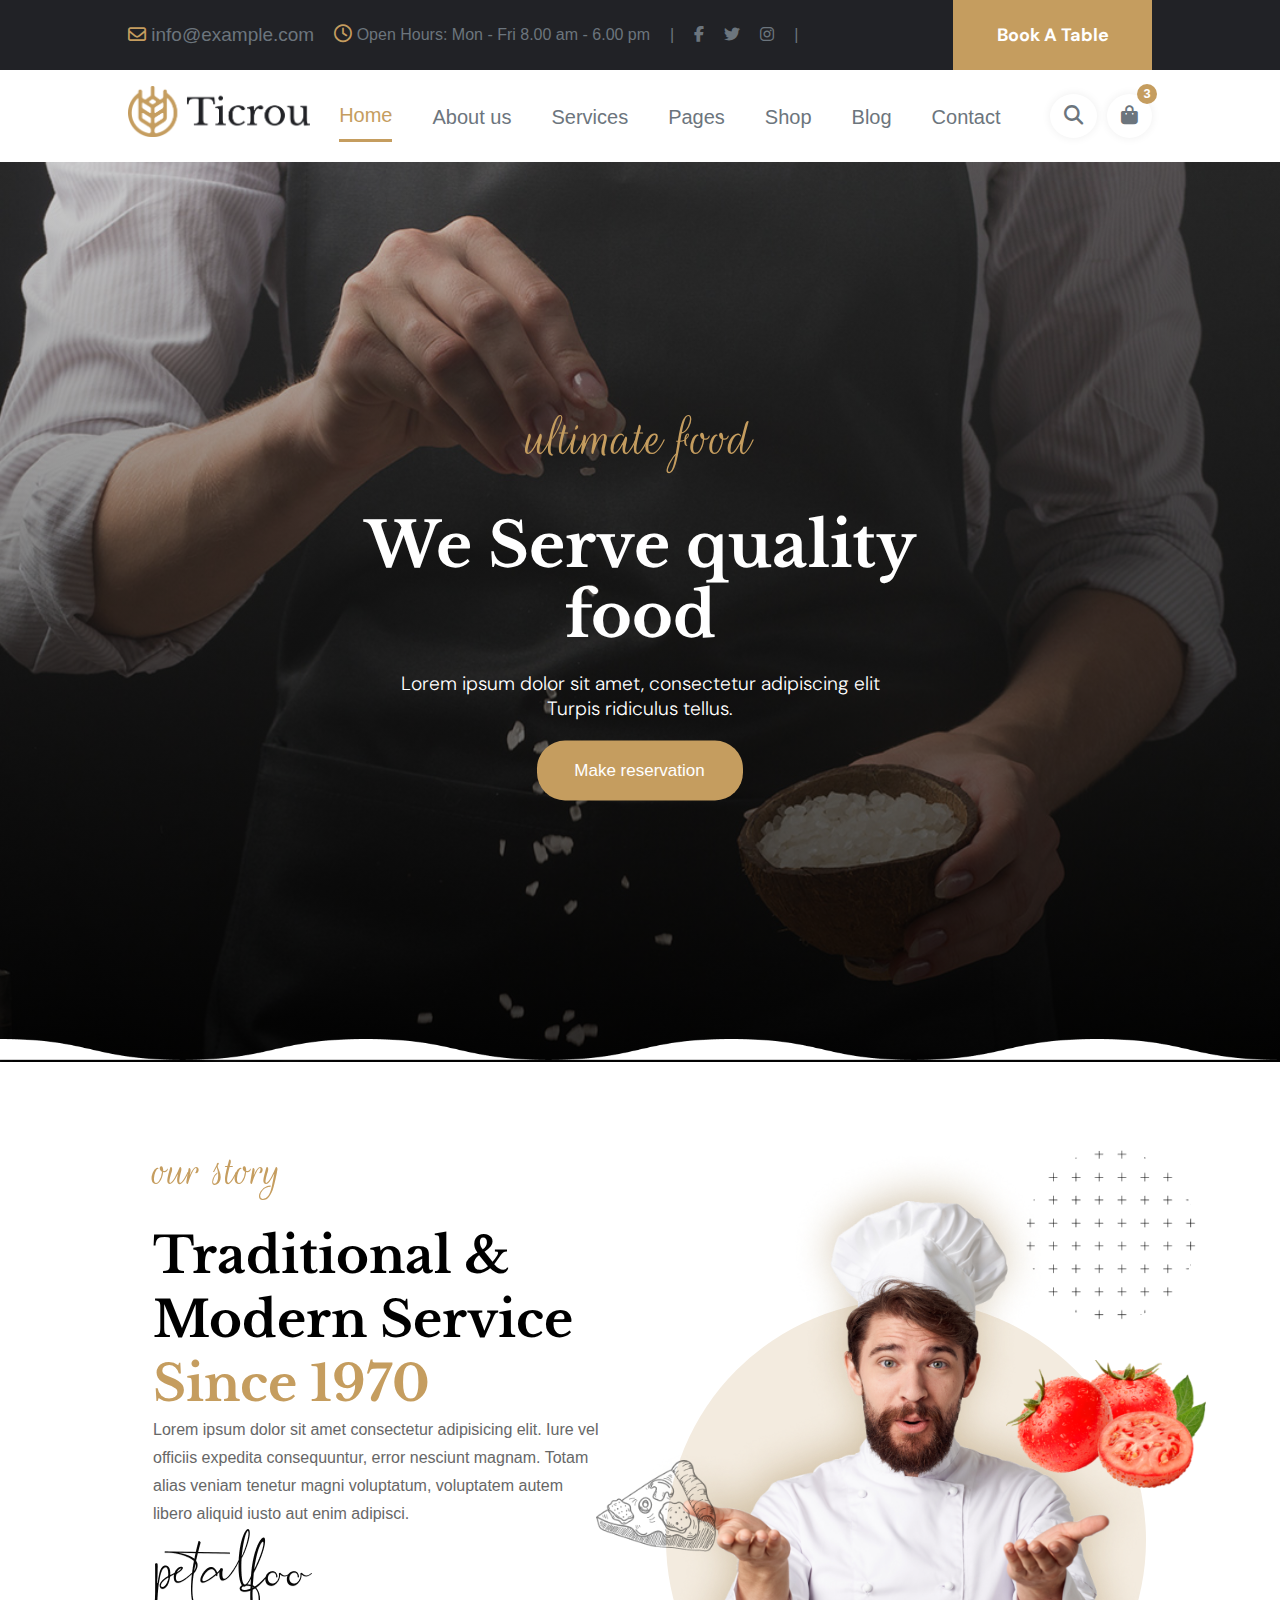
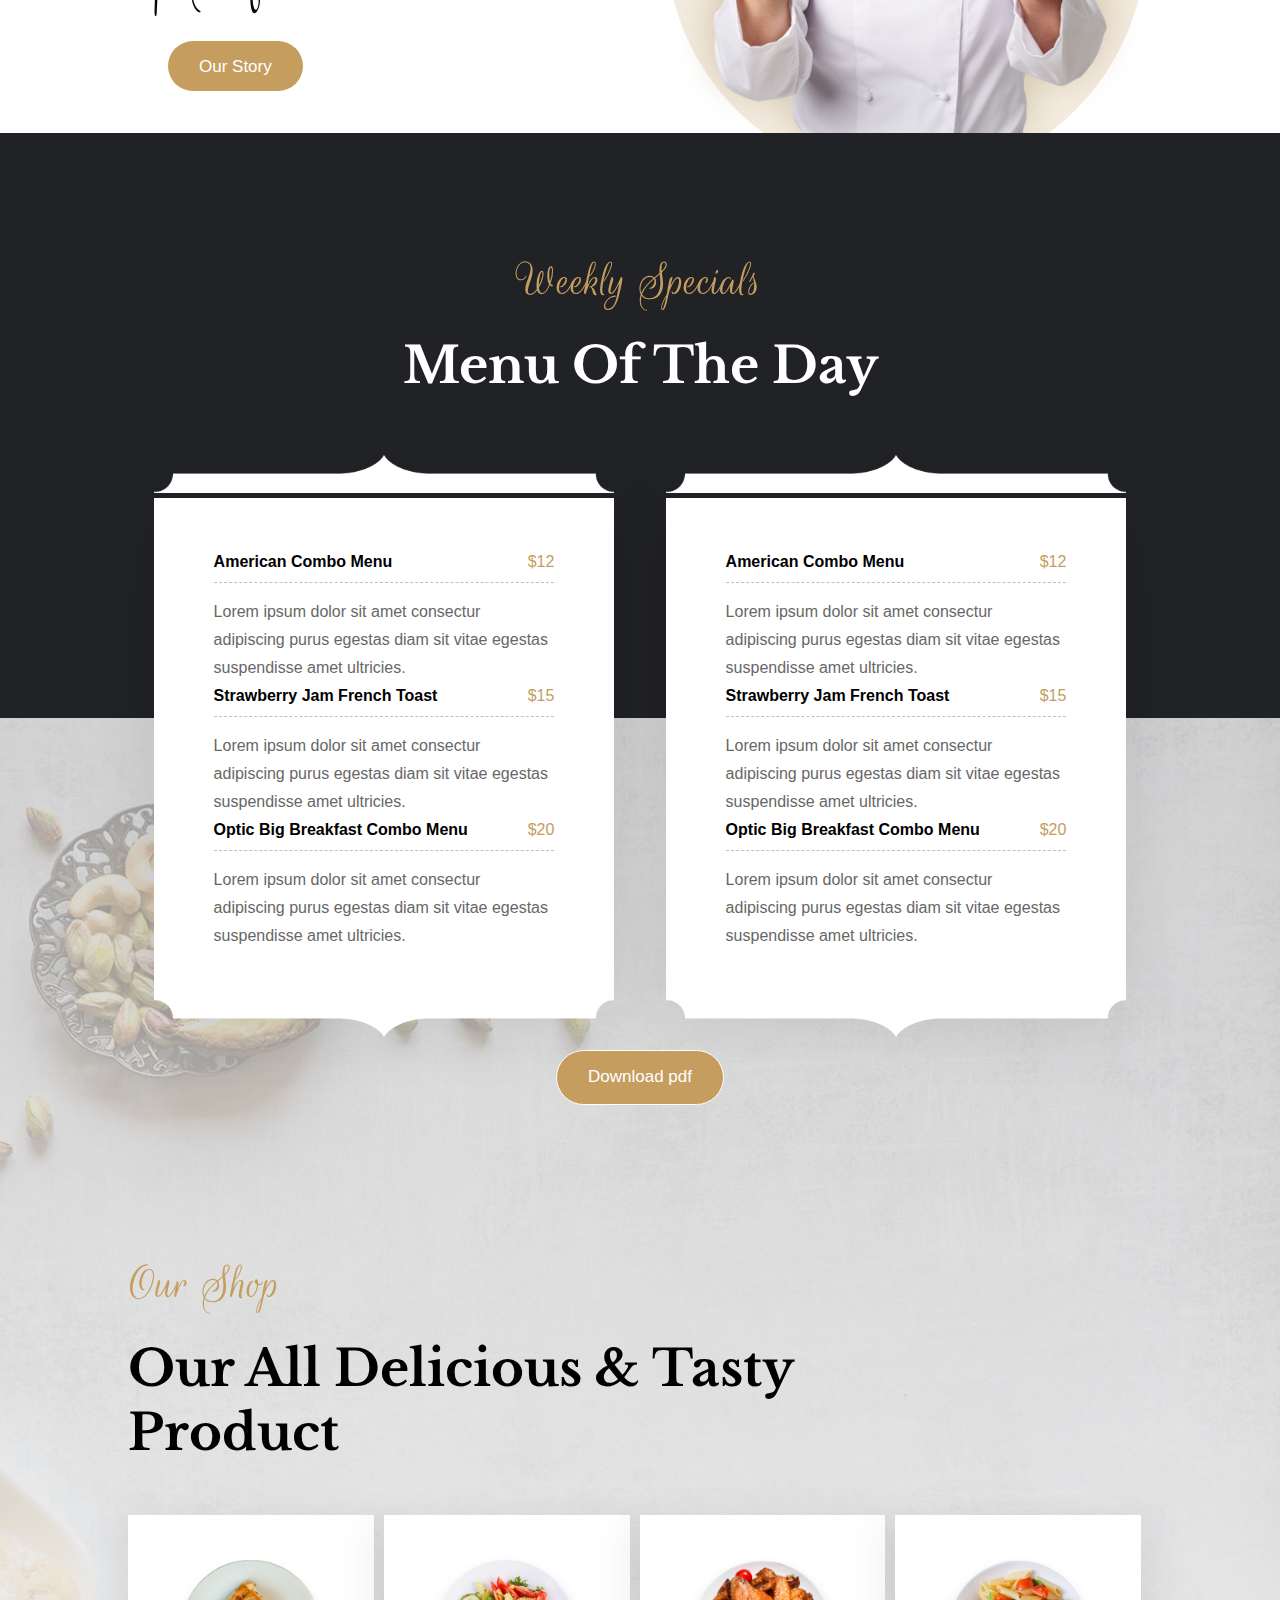
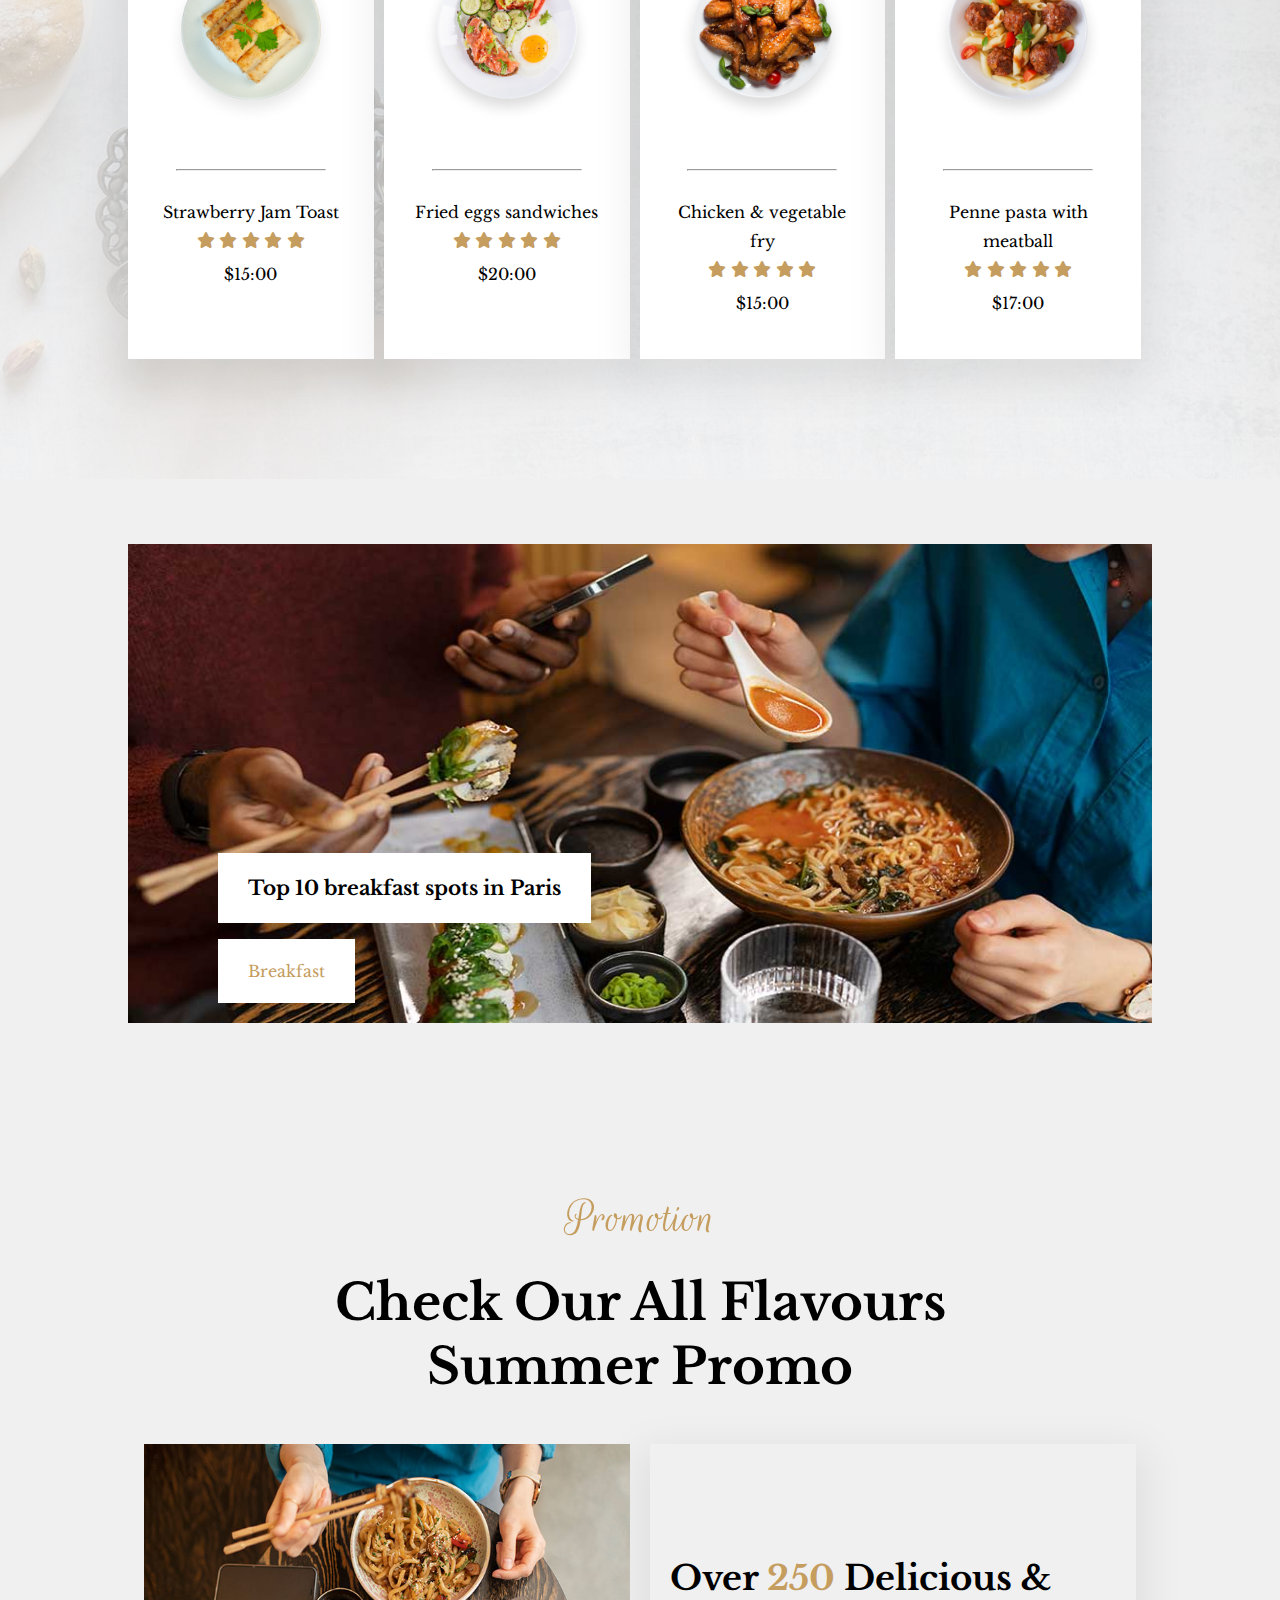
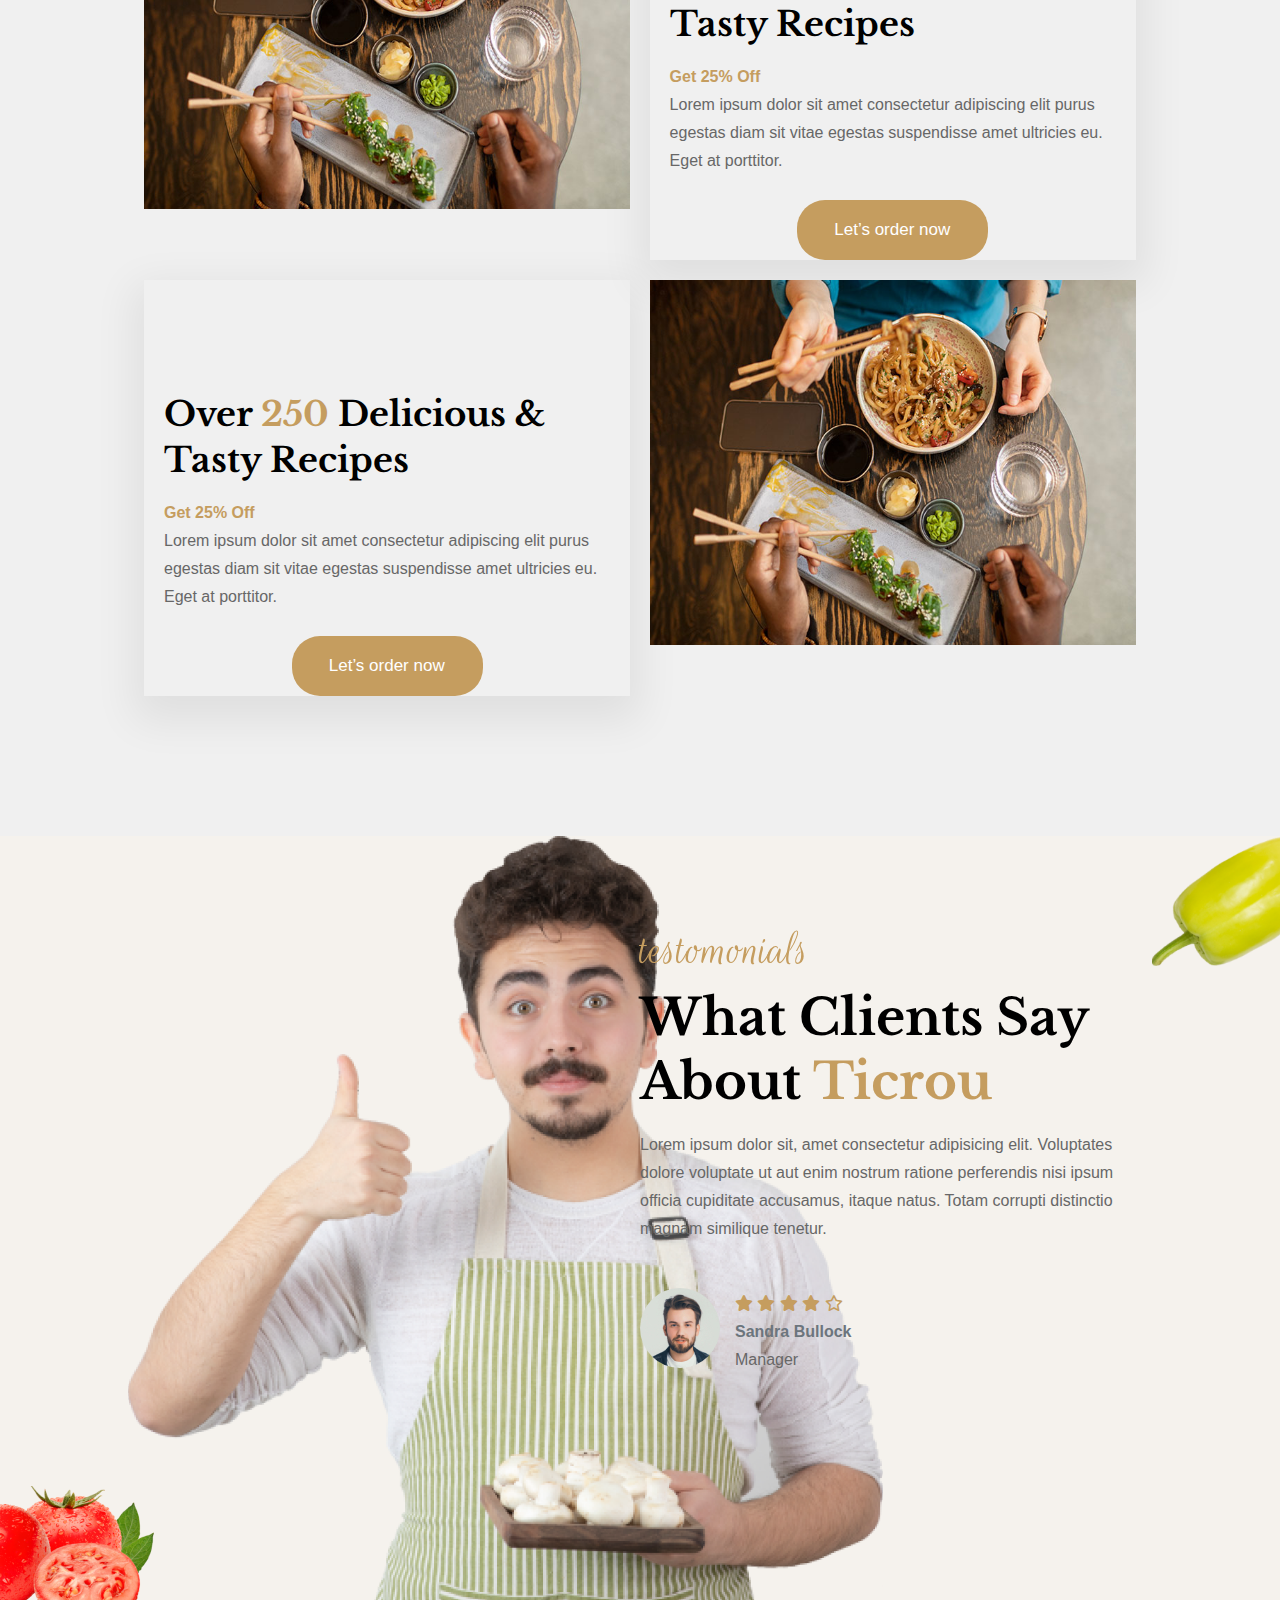
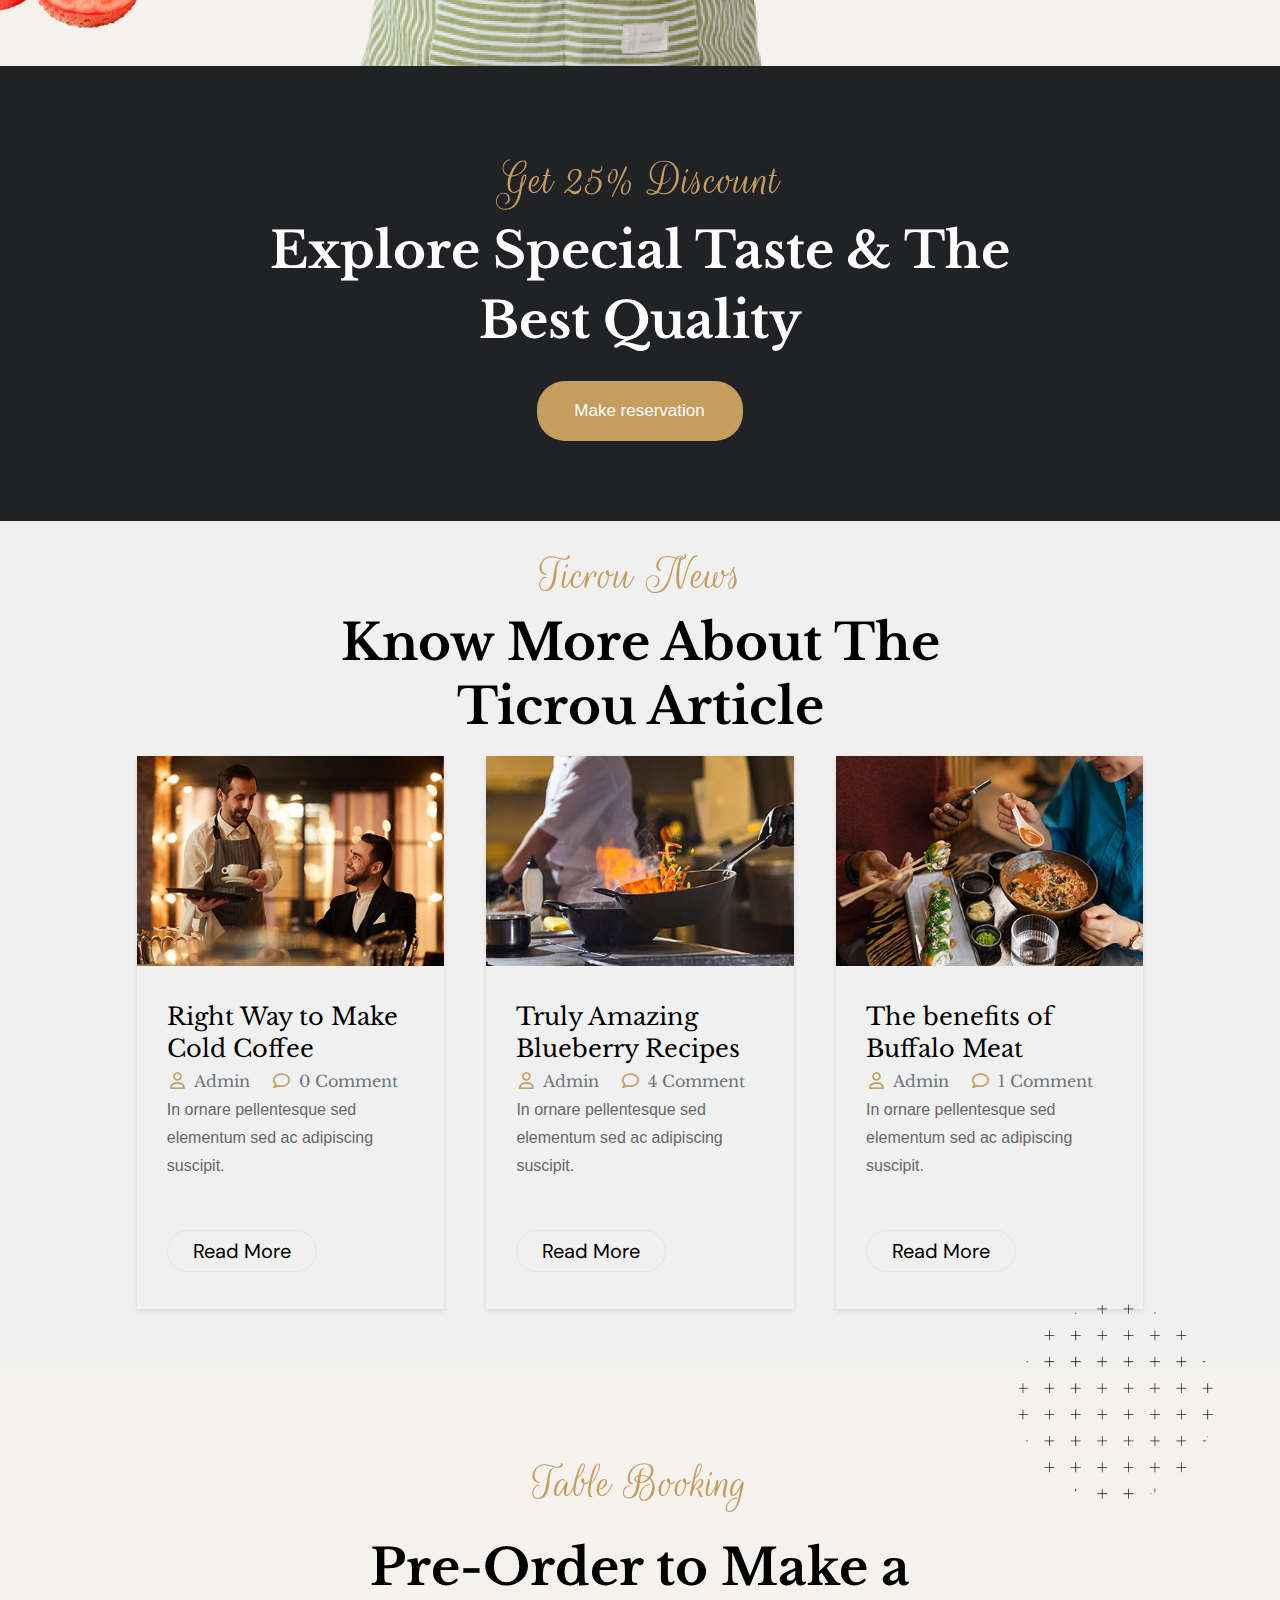
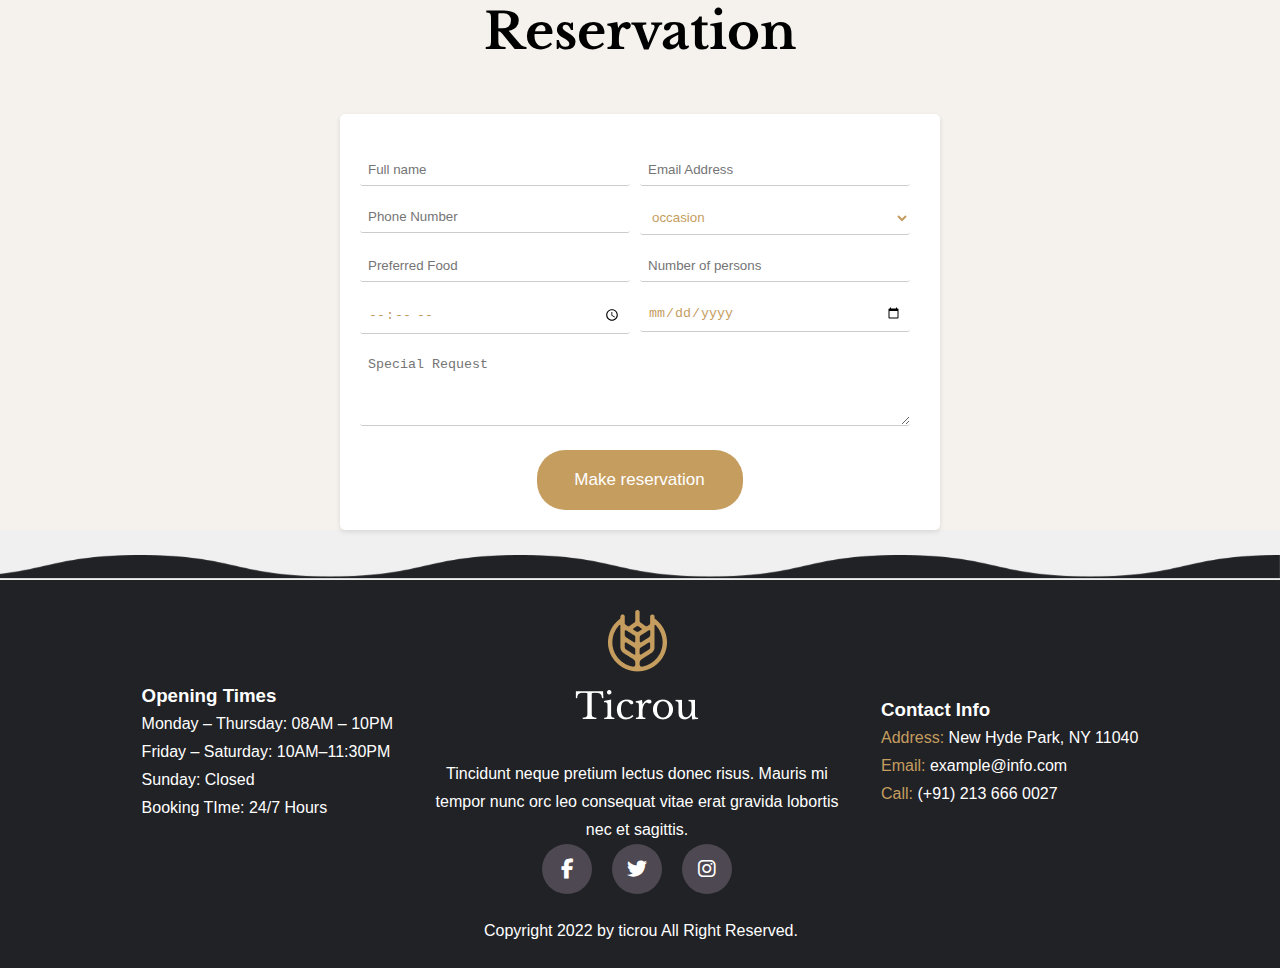
==== commit d499873f: "Add files via upload" ====
--- a/homepage.html
+++ b/homepage.html
@@ -220,11 +220,13 @@
       
       <div class="plates">
         <div class="plate-1">
-          <div class="up-content">
+          <div class="upper-content">
             <img src="./images/shop-1.png" alt="">
             <div  class="cart-btn">
+              <div class="overlay">
               <div class="add-btn">
                 <a href="">Add To Cart</a>
+              </div>
               </div>
             </div>
           </div>
@@ -245,9 +247,11 @@
         <div class="plate-2">
           <div class="upper-content">
             <img src="./images/shop-3.png" alt="">
-            <div class="cart-btn">
+            <div  class="cart-btn">
+              <div class="overlay">
               <div class="add-btn">
                 <a href="">Add To Cart</a>
+              </div>
               </div>
             </div>
           </div>
@@ -267,9 +271,11 @@
         <div class="plate-3">
           <div class="upper-content">
             <img src="./images/shop-4.png" alt="">
-            <div class="cart-btn">
+            <div  class="cart-btn">
+              <div class="overlay">
               <div class="add-btn">
                 <a href="">Add To Cart</a>
+              </div>
               </div>
             </div>
           </div>
@@ -289,10 +295,11 @@
         <div class="plate-4">
           <div class="upper-content">
             <img src="./images/shop-2.png" alt="">
-            <div class="cart-btn">
+              <div class="overlay">
               <div class="add-btn">
                 <a href="">Add To Cart</a>
               </div>
+              
             </div>
           </div>
           <hr>
@@ -338,7 +345,9 @@
             <h4>Get 25% Off</h4>
             <p>Lorem ipsum dolor sit amet consectetur adipiscing elit purus egestas diam sit vitae egestas suspendisse
               amet ultricies eu. Eget at porttitor.</p>
-            <a href="#" class="theme-btn-one">Let’s Order Now</a>
+              <div class="make-reservation"><a href="homepage.html"><button class="make-reservation-btn">Let’s order now
+              </button>
+            </a></div>
           </div>
         </div>
         <div class="promo-1">
@@ -347,7 +356,9 @@
             <h4>Get 25% Off</h4>
             <p>Lorem ipsum dolor sit amet consectetur adipiscing elit purus egestas diam sit vitae egestas suspendisse
               amet ultricies eu. Eget at porttitor.</p>
-            <a href="#" class="theme-btn-one">Let’s Order Now</a>
+              <div class="make-reservation"><a href="homepage.html"><button class="make-reservation-btn">Let’s order now
+              </button>
+            </a></div>
           </div>
           <div class="promo-img-1">
             <img src="./images/promotion-1.jpg" alt="promo1" noreapeate>
@@ -379,10 +390,15 @@
           ratione perferendis nisi ipsum officia cupiditate accusamus, itaque natus. Totam corrupti distinctio magnam
           similique tenetur.</p>
         <div class="author-box">
-          <div>
+          <div class="test-1">
             <img class="test-img" src="./images/testimonial-1.jpg" alt="testomonial">
           </div>
           <div class="author-text">
+            <i class="fa-solid fa-star"></i>
+            <i class="fa-solid fa-star"></i>
+            <i class="fa-solid fa-star"></i>
+            <i class="fa-solid fa-star"></i>
+            <i class="fa-regular fa-star"></i>
             <h4>Sandra Bullock</h4>
             <p>Manager</p>
           </div>
@@ -396,7 +412,9 @@
     <div class="disc-title">
       <span>Get 25% Discount</span>
       <h2>Explore Special Taste &amp; The <br>Best Quality</h2>
-      <a href="#" class="theme-btn-one">Make a Reservation</a>
+      <div class="make-reservation"><a href="homepage.html"><button class="make-reservation-btn">Make reservation
+      </button>
+    </a></div>
     </div>
   </div>
   </section>
@@ -415,12 +433,12 @@
           <a href="">Right Way to Make Cold Coffee</a>
           <ul class="post-info">
             <div class="fa-"><li><i class="fa-regular fa-user"></i><a href="">Admin</a></li></div>
-            <div class="fa-"><li><i class="fa-regular fa-comment"></i><a href="">1 Comment</a>
+            <div class="fa-"><li><i class="fa-regular fa-comment"></i><a href="">0 Comment</a>
             </li></div>
-            
+        
           </ul>
           <p>In ornare pellentesque sed elementum sed ac adipiscing suscipit.</p>
-          <div class="read"><a href="#" class="theme-btn-two">Read More</a></div>
+          <a href="#" class="theme-btn-two">Read More</a>
         </div>
       </div>
       <div class="news1">
@@ -429,13 +447,13 @@
         </div>
         <div class="lower-content">
           <a href="">Truly Amazing Blueberry Recipes</a>
-          <ul class="post-info clearfix">
+          <ul class="post-info">
             <li><i class="fa-regular fa-user"></i><a href="#">Admin</a></li>
-            <li><i class="fa-regular fa-comment"></i><a href="#">1 Comment</a>
+            <li><i class="fa-regular fa-comment"></i><a href="#">4 Comment</a>
             </li>
           </ul>
           <p>In ornare pellentesque sed elementum sed ac adipiscing suscipit.</p>
-          <div class="read"><a href="#" class="theme-btn-two">Read More</a></div>
+          <a href="#" class="theme-btn-two">Read More</a>
         </div>
       </div>
       <div class="news1">
@@ -450,7 +468,7 @@
             </li>
           </ul>
           <p>In ornare pellentesque sed elementum sed ac adipiscing suscipit.</p>
-          <div class="read"><a href="#" class="theme-btn-two">Read More</a></div>
+          <a href="#" class="theme-btn-two">Read More</a>
         </div>
       </div>
     </div>
@@ -463,6 +481,9 @@
       <h2>Pre-Order to Make a <br>Reservation</h2>
     </div>
     <div class="form-container">
+      <div class="form-img-1">
+        <img src="./images/shape-2.png" alt="">
+      </div>
       <form>
         <div class="input-group">
           <div class="input-item">
--- a/main.css
+++ b/main.css
@@ -664,10 +664,10 @@
     background: url("./images/shape-4.png");
     background-size: contain;
     width: 100%;
-    height: 50px;
+    height: 60px;
     position: absolute;
     background-repeat: no-repeat;
-    bottom: -50px;
+    bottom: -59px;
     left: 0px;
 }
 
@@ -752,7 +752,6 @@
     z-index: 1;
     position: relative;
     padding: 482px 0px 120px 0px;
-    overflow: hidden;
     background: linear-gradient(rgba(197, 196, 196, 0.727),
             rgba(248, 248, 248, 0.854)),
         url("./images/shop-bg.jpg");
@@ -786,9 +785,8 @@
 }
 
 .plates {
-    width: 100%;
-    display: flex;
-    justify-content: space-between;
+    display: flex;
+    gap: 10px;
     flex-wrap: wrap;
 }
 
@@ -803,11 +801,30 @@
     position: relative;
 }
 
-.cart-btn{
-    position: absolute;
-    margin: 10px;
-    left:70px;
-    top: 14rem;
+.overlay{
+    position: absolute;
+    width: 100%;
+    height: 100%;
+    top: 0;
+    background: rgb(255, 255, 255);
+    background: rgba(255, 255, 255, 0.5);
+    color: #f1f1f1;
+    transition: .3s ease;
+    opacity:0;
+    color: white;
+    font-size: 20px;
+    padding: 20px;
+    text-align: center;
+}
+
+.add-btn{
+    position: absolute;
+    top: 205px;
+}
+
+.overlay:hover{
+    opacity: 1;
+    z-index: 9999;
 }
 
 .add-btn{
@@ -825,6 +842,30 @@
     padding: 5px 18px;
     margin: auto;
     width: fit-content;
+}
+
+.add-btn:hover{
+    transition: all ease-in-out 300ms;
+    color: var(--white);
+    z-index:2;
+}
+
+.add-btn::before{
+    width: 0;
+    content: '';
+    transition: all 500ms;
+    position: absolute;
+    left: 0;
+    top: 0;
+    border-radius:28px
+}
+
+.add-btn:hover::before{
+    content: '';
+    width: 100%;
+    height: 100%;
+    background-color: var(--black);
+    z-index:-1;
 }
 
 .shop-block-one .inner-box {
@@ -889,7 +930,7 @@
 
 .promotion {
     position: relative;
-    text-align: center;
+    padding: 111px 20px 120px 20px;
 }
 
 .sub-title {
@@ -929,7 +970,7 @@
     margin: 0px;
 }
 
-.lower-content {
+.plate-1 .lower-content ,.plate-2 .lower-content , .plate-3 .lower-content ,.plate-4 .lower-content{
     text-align: center;
 }
 
@@ -979,7 +1020,7 @@
 
 .order-box-1 {
     box-shadow: 0px 15px 40px 10px rgba(0, 0, 0, 0.07);
-    padding: 111px 20px 120px 20px;
+    padding: 111px 20px 0px 20px;
     width: 50%;
 }
 
@@ -999,6 +1040,10 @@
     font-weight: 700;
     margin-bottom: 16px;
 }
+.order-box-1 .make-reservation{
+    width: fit-content;
+    margin: auto;
+}
 
 .theme-btn-one {
     position: relative;
@@ -1031,19 +1076,19 @@
     outline: none;
 }
 
-.promotion {
-    padding: 111px 20px 120px 20px;
-}
-
 .testomonial{
+    width: 100%;
+    background-color: var(--baige);
+    display: flex;
+    height: fit-content;
+    position: relative;
+    justify-content: space-between;
+    overflow: hidden;
+}
+
+.testomonial .container{
     background-image: url("./images/men-1.png");
     background-repeat: no-repeat;
-    width: 100%;
-    background-color: var(--baige);
-    display: flex;
-    height: fit-content;
-    position: relative;
-    justify-content: space-between;
 }
 
 .author-box{
@@ -1057,14 +1102,18 @@
 .chilly {
     width: 150px;
     position: absolute;
-    left: 1340px;
+    right: -150px;
     top: 0px;
 }
 
+.tomatoes{
+    position: absolute;
+    top: 650px;
+    left: -151px;
+}
+
 .test-images {
-    position: absolute;
-    left: 0px;
-    top: 0px;
+    position: relative;
     background-size: cover;
     background-repeat: no-repeat;
     background-position: center;
@@ -1110,8 +1159,15 @@
     color: var(--gold);
 }
 
+.test-1{
+    align-items: center;
+    vertical-align: middle;
+    
+}
+
 .test-img {
     border-radius: 50px;
+    margin: auto;
 }
 
 .author-box {
@@ -1125,6 +1181,10 @@
     margin: 0;
 }
 
+.fa-star{
+    color: var(--gold);
+}
+
 .discount {
     background-color: var(--darkblue);
     width: 100%;
@@ -1133,7 +1193,49 @@
 }
 
 .disc-title {
-    margin-top: 90px;
+    margin-top:80px;
+    position: relative;
+    display: block;
+    font-size: 50px;
+    line-height: 70px;
+    font-family: "Rouge Script", cursive;
+    font-weight: 400;
+    margin-bottom: 80px;
+    text-align: center;
+}
+
+.disc-title span {
+    color: var(--gold);
+    margin-top: 20px;
+}
+
+.disc-title h2 {
+    color: var(--white);
+    font-family: 'Libre Baskerville', serif;
+    font-size: 50px;
+}
+.disc-title .make-reservation{
+    display: inline-block;
+}
+
+.post-info{
+    display: flex;
+    width: 100%;
+    gap: 20px;
+}
+
+.post-info li a{
+    font-size: 16px;
+    color: var(--gray);
+    margin-left: 9px;
+}
+.post-info i {
+    font-size: 17px;
+    margin-left: 3px;
+}
+
+.news-title {
+    text-align: center;
     position: relative;
     display: block;
     font-size: 50px;
@@ -1141,50 +1243,7 @@
     font-family: "Rouge Script", cursive;
     font-weight: 400;
     margin-bottom: 17px;
-    text-align: center;
-}
-
-.disc-title span {
-    color: var(--gold);
     margin-top: 20px;
-}
-
-.disc-title h2 {
-    color: var(--white);
-    font-family: 'Libre Baskerville', serif;
-    font-size: 50px;
-}
-
-.disc-btn:hover {
-    background-color: var(--black);
-    background-color: black;
-}
-
-.post-info{
-    display: flex;
-    width: 100%;
-    gap: 20px;
-}
-
-.post-info li a{
-    font-size: 15px;
-    color: var(--gray);
-    margin-left: 3px;
-}
-.post-info i {
-    font-size: 15px;
-    margin-left: 5px;
-}
-
-.news-title {
-    text-align: center;
-    position: relative;
-    display: block;
-    font-size: 50px;
-    line-height: 70px;
-    font-family: "Rouge Script", cursive;
-    font-weight: 400;
-    margin-bottom: 17px;
 }
 
 .news-title h2 {
@@ -1200,9 +1259,9 @@
 
 .lower-content{
     position: relative;
-    display: block;
     padding: 27px 30px 37px 30px;
     text-align: start;
+    
 }
 
 .lower-content a{
@@ -1229,7 +1288,7 @@
     border: 1px solid #e5e5e5;
     border-radius: 25px;
     transition: all 500ms ease;
-    padding: 13px 33px 12px 34px;
+    padding: 5px 25px 5px 25px;
 }
 
 .lower-content .theme-btn-two:hover {
@@ -1238,12 +1297,24 @@
     border-color: #c59d5f;
 }
 
+.lower-content .theme-btn-two {
+    margin-top: 50px;
+}
+
 .fa-regular{
     color: var(--gold);
 }
 
 .booking {
     background-color: var(--baige);
+}
+
+.booking .container{
+    padding-top: 30px;
+}
+
+.container .sub-title{
+    margin-top: 50px;
 }
 
 .form {
@@ -1381,12 +1452,14 @@
 }
 
 .form-container {
+    position: relative;
     max-width: 600px;
     margin: 50px auto;
     padding: 20px;
     background-color: #ffffff;
     border-radius: 5px;
     box-shadow: 0 2px 5px rgba(0, 0, 0, 0.1);
+    
 }
 
 .input-group{
@@ -1434,6 +1507,7 @@
     padding: 8px;
     border: none;
     border-bottom: 1px solid #ccc;
+    color: var(--gold);
     border-radius: 3px;
     background-color: var(--white);
 }
@@ -1462,6 +1536,9 @@
     z-index:2;
 }
 
+.news{
+    margin-bottom: 60px;
+}
 .img-box img {
     justify-content: center;
     width: 100%;
@@ -1472,7 +1549,7 @@
     display: flex;
     flex-wrap: wrap;
     justify-content: space-around;
-    overflow: hidden;
+    gap: 25px;
 }
 
 .news1 {
@@ -1491,6 +1568,13 @@
     margin: auto;
 }
 
+.form-img-1{
+    position: absolute;
+    bottom: 621px;
+    right: -274px;
+    
+}
+
 .contact span{
     color:var(--gold);
 }
@@ -1504,4 +1588,4 @@
     top: -25px;
     left: -50px;
     z-index: 9999999999;
-}+}
--- a/media-tablet.css
+++ b/media-tablet.css
@@ -1,22 +1,4 @@
-
-/* tablet view */
-@media screen and (width<=1090px){
-    .book-btn-container,.about-images, .social{
-        display: none;
-    }
-
-    .header-top .container{
-        display: flex;
-        align-items: center;
-        justify-content: center;
-        margin: auto;
-        gap: 10px;
-        padding:15px 0px;
-    }
-    .header-bottom{
-        width:100%;
-    }
-    
+@media screen and (width<=1210px){
     .navbar{
         display: none;
     }
@@ -26,6 +8,43 @@
         color: var(--darkblue);
         cursor: pointer;
     }
+}
+
+/* tablet view */
+@media screen and (width<=1090px){
+    .container{
+        width:90%;
+    }
+
+    .book-btn-container,.about-images, .social{
+        display: none;
+    }
+
+
+
+    .content-box h4 {
+        left: 20px;
+        font-size: 30px;
+    }
+
+    .content-box span{
+        left: 20px;
+    }
+
+
+    .header-top .container{
+        display: flex;
+        align-items: center;
+        justify-content: center;
+        margin: auto;
+        gap: 10px;
+        padding:15px 0px;
+    }
+    .header-bottom{
+        width:100%;
+    }
+    
+
     
     .banner-img .banner-sep {
         bottom: -16px;
@@ -74,10 +93,10 @@
         display: flex;
         flex-direction: column;
         width: 100%;
-        margin-bottom: 150px;
-    }
-    .menu-1::before {
-        top:-50px;
+        margin-bottom: 180px;
+    }
+    .menu-1::before { 
+        top:-55px;
         left: 0px;
         height: 60px;
     }
@@ -97,13 +116,19 @@
     }
 
     .plate-1, .plate-2, .plate-3, .plate-4 {
-        width: 48%;
+        min-width: 300px;
         margin-top: 20px;
         box-shadow: #000;
         background-color: var(--white);
         box-shadow: 0px 15px 40px 10px rgba(0, 0, 0, 0.07);
         position: relative;
     }
+    .plate-1 .upper-content , .plate-2 .upper-content , .plate-3 .upper-content , .plate-4 .upper-content{
+        display: flex;
+        flex-direction: column;
+        flex-wrap: wrap;
+        justify-content:center;
+    }
 
     .promo-1{
         display: block;
@@ -141,18 +166,23 @@
         width: 150px;
     }
 
-    .tomatoes{
+    .tomatoes {
         position: absolute;
-        left: -2px;
-        top: 597px;
+        left: -42px;
+        top: 636px;
         width: 150px;
     }
 
     .news-content{
         display: flex;
-        width: 100%;
-    }
-
+        flex-direction: column;
+        width: 100%;
+    }
+
+    .news1 , .news2 , .news3{
+        width: 95%;
+        margin: auto;
+    }
     .upper-footer .contact{
         margin-left: 0;
     }
@@ -169,8 +199,42 @@
     }
     .footer-sep{
         width: 100%;
-        top: -19px;
+        top: -18px;
         left: 0;
+    }
+
+    .cart-btn{
+        position: absolute;
+        margin: 10px;
+        left:100px;
+        top: 14rem;
+    }
+    
+    .read{
+        font-size: 10px;
+        height: 10px;
+        width: 30px;
+    }
+    
+
+    .lower-content .theme-btn-two {
+        display: inline-block;
+        font-size: 20px;
+        font-family: "DM Sans", sans-serif;
+        color: #000;
+        text-align: center;
+        z-index: 1;
+        border: 1px solid #e5e5e5;
+        border-radius: 25px;
+        transition: all 500ms ease;
+        padding: 13px 33px 12px 34px;
+        margin: auto;
+    }
+
+
+    .post-info{
+        margin-top: 10px;
+        margin-bottom: 10px;
     }
 }
 /*  *//*  */
@@ -180,6 +244,4 @@
         height: fit-content;
     }
 
-   
-
 }--- a/media-mobile.css
+++ b/media-mobile.css
@@ -1,5 +1,10 @@
 /* mobile view */
 @media screen and (width <=445px){
+
+    .container{
+        width: 95%;
+    }
+
     .header-top{
         margin: auto;
     }
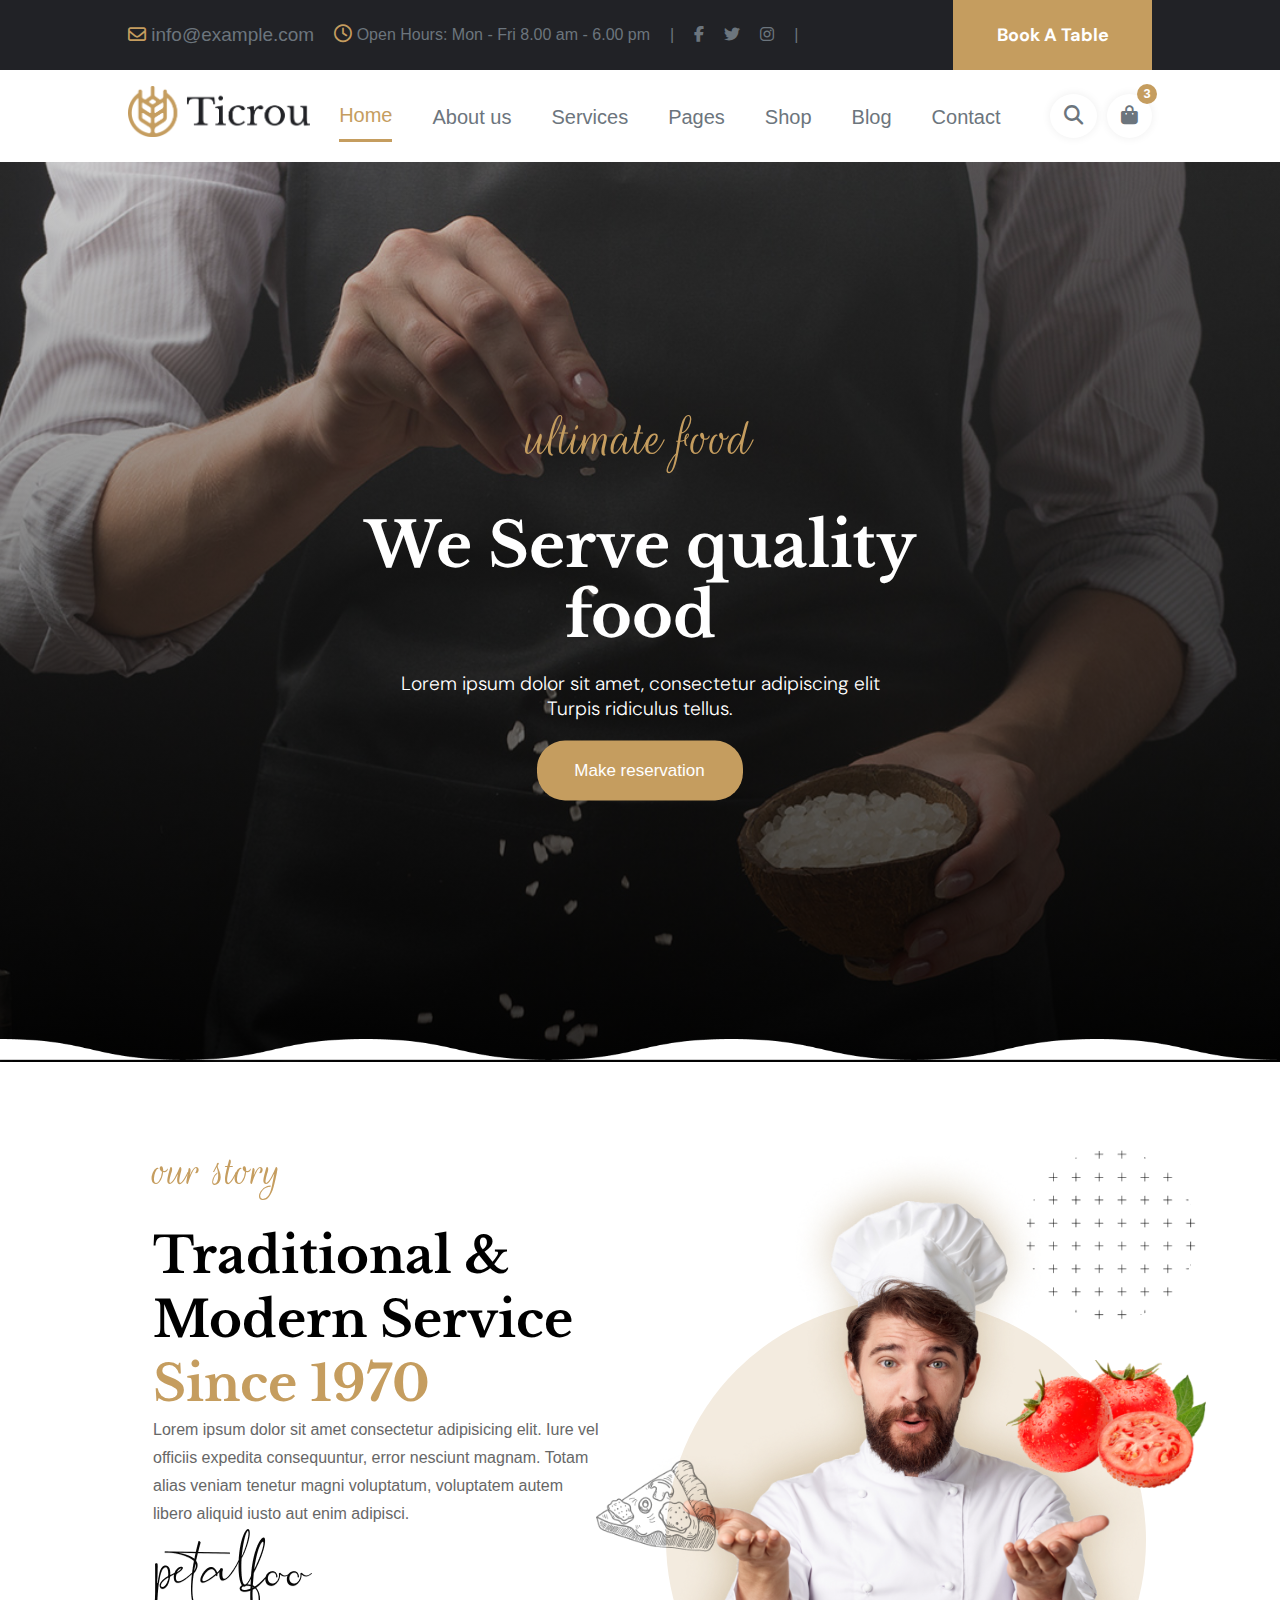
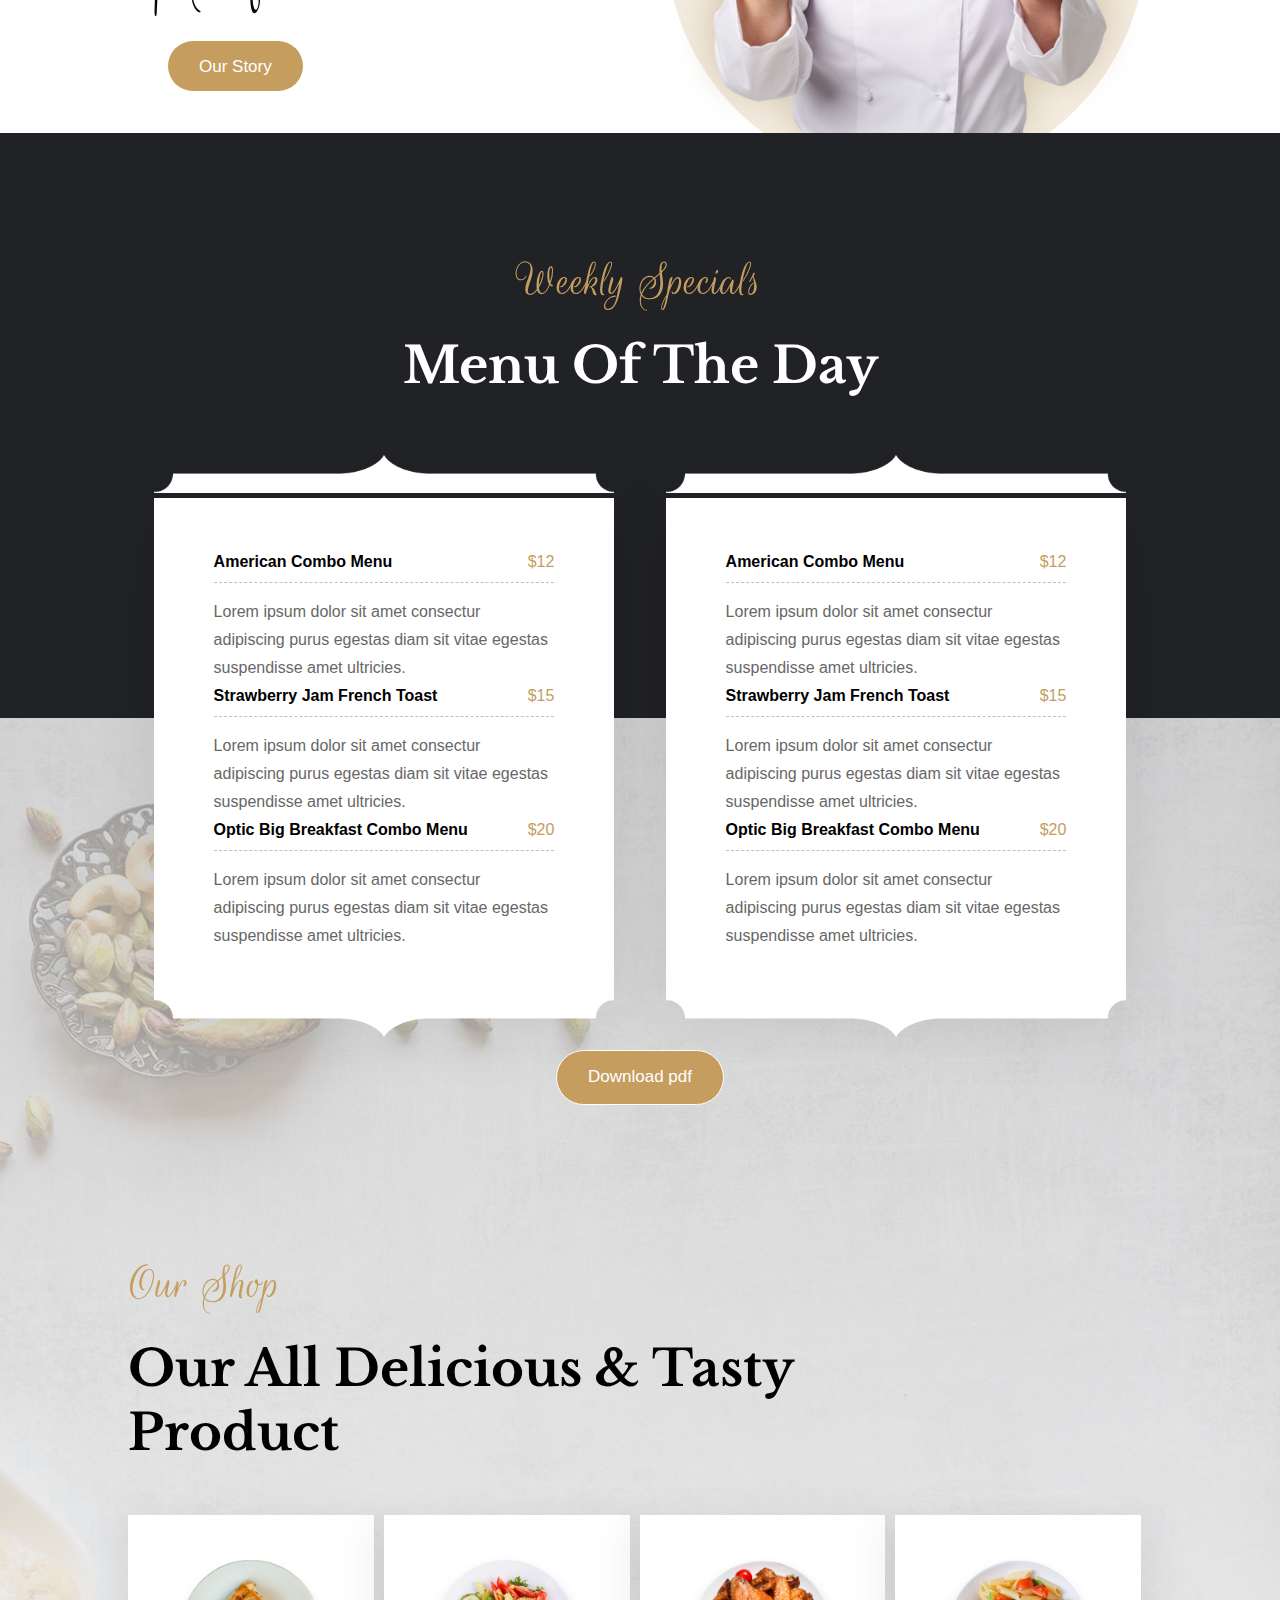
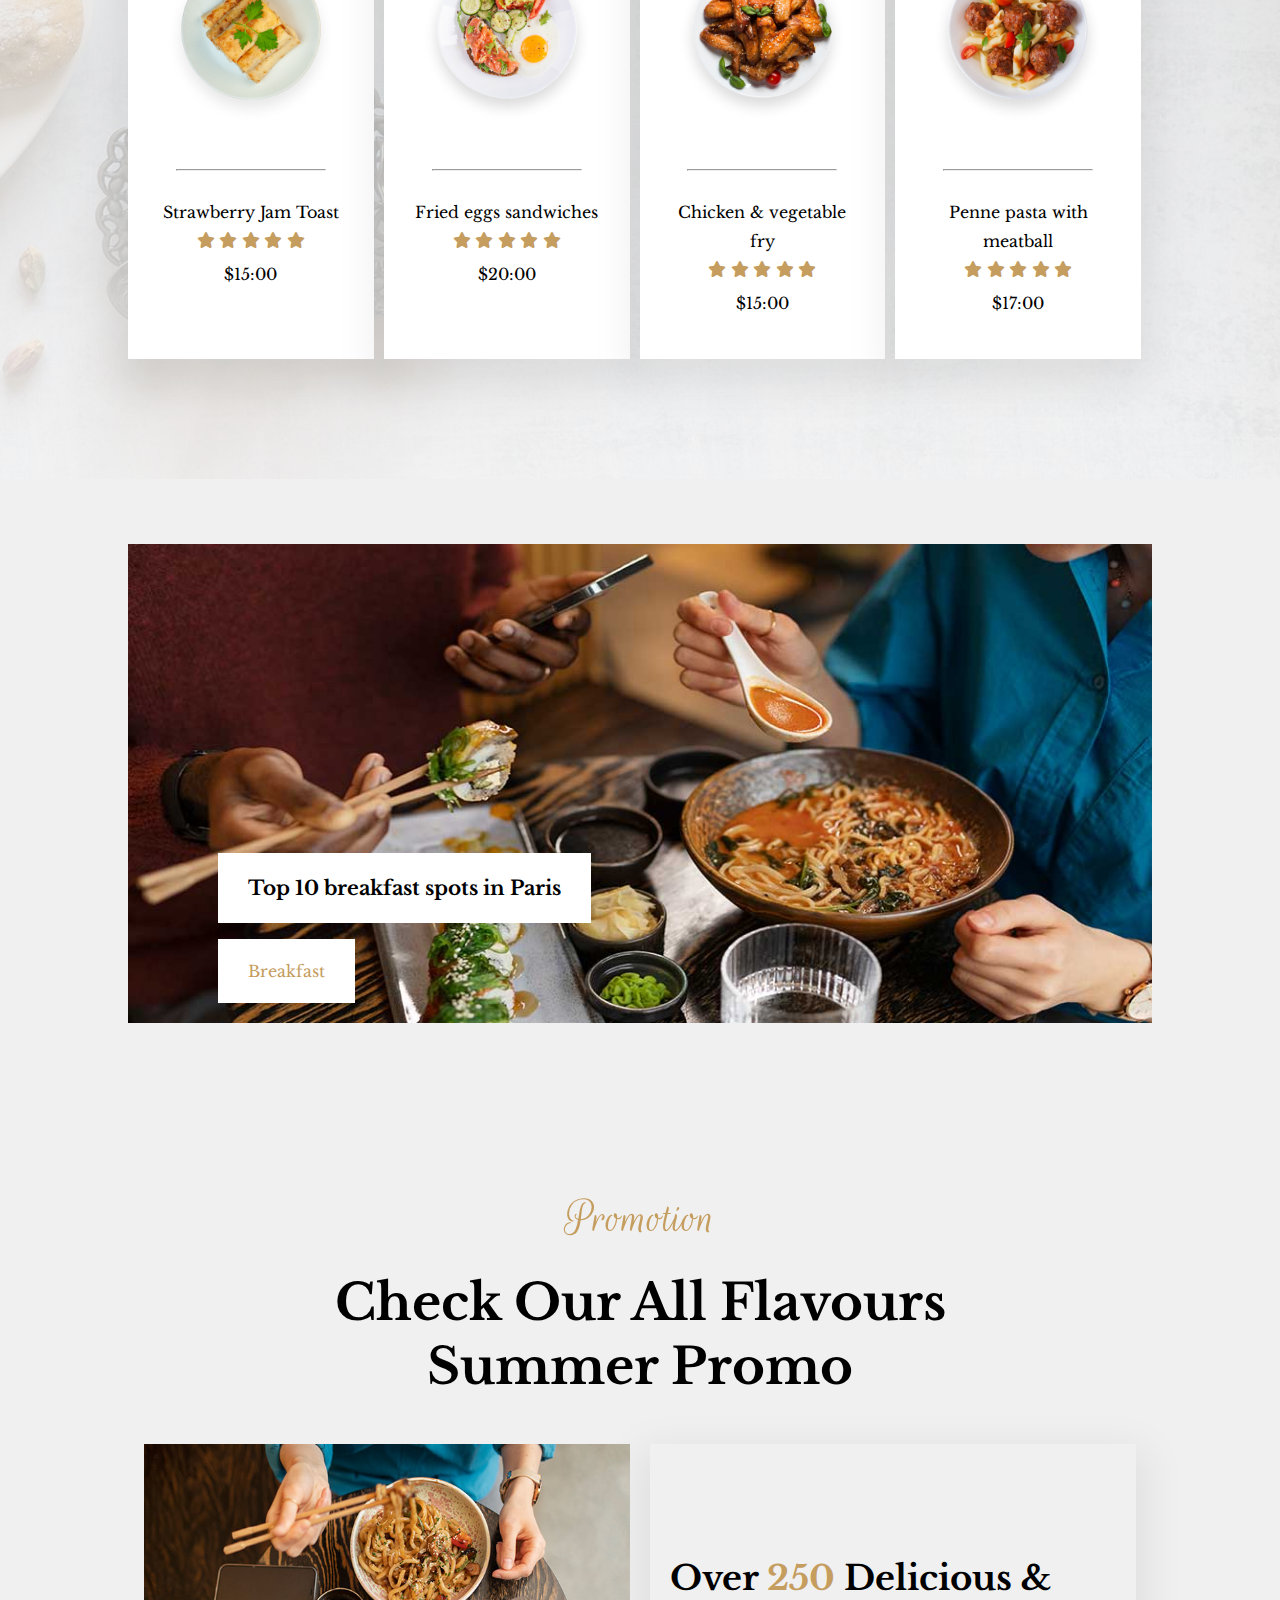
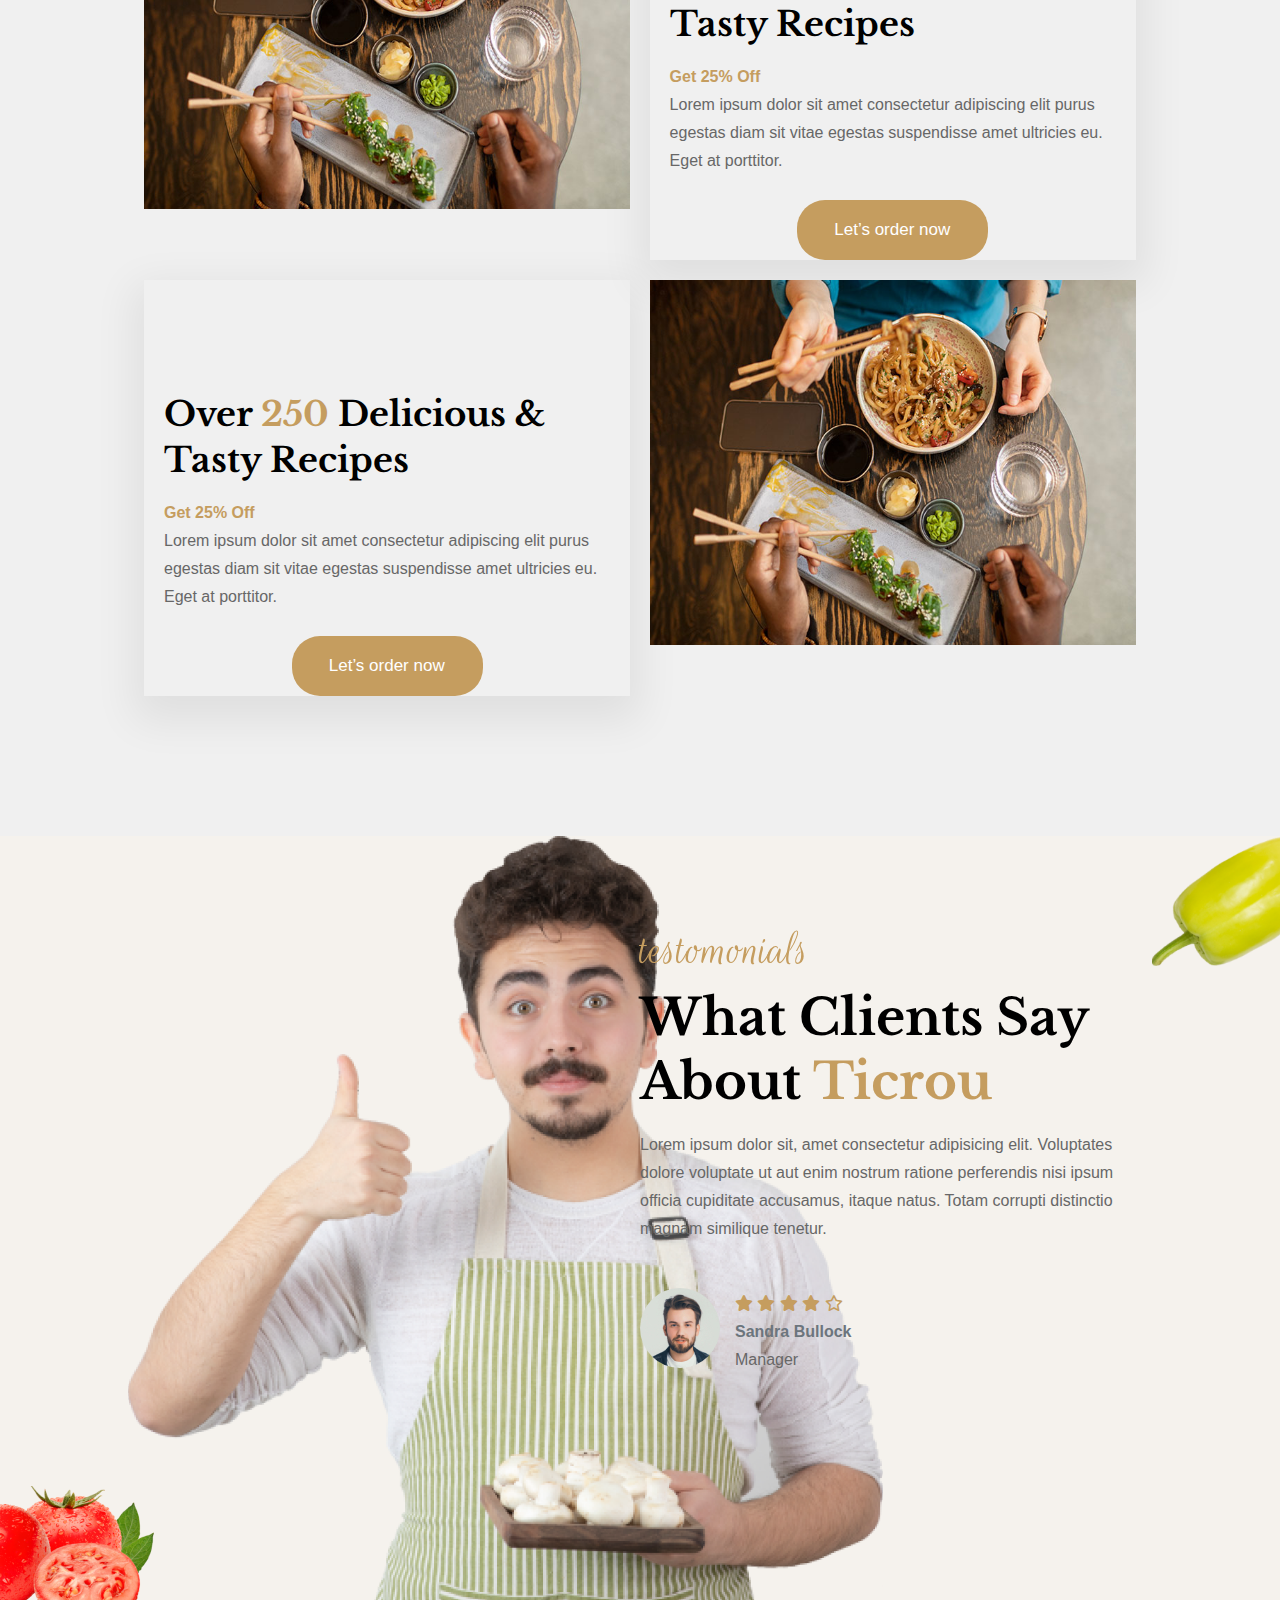
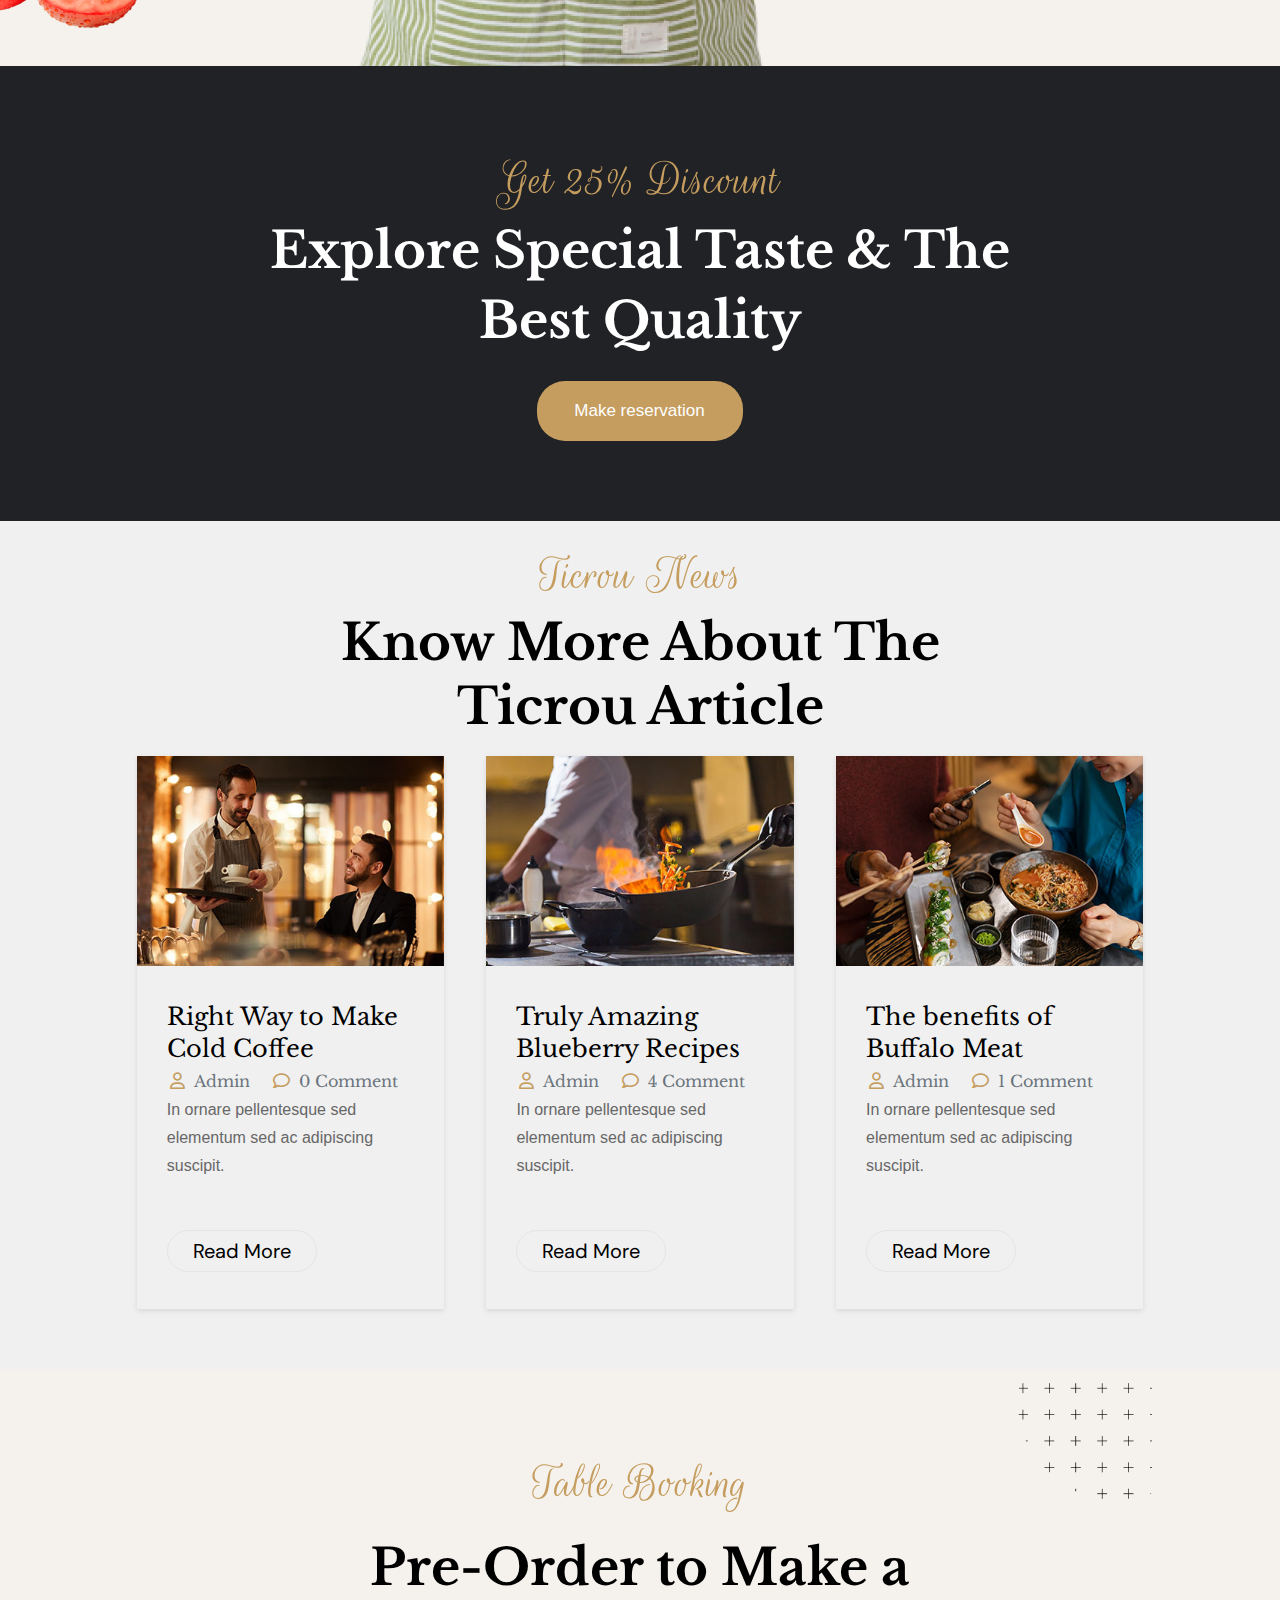
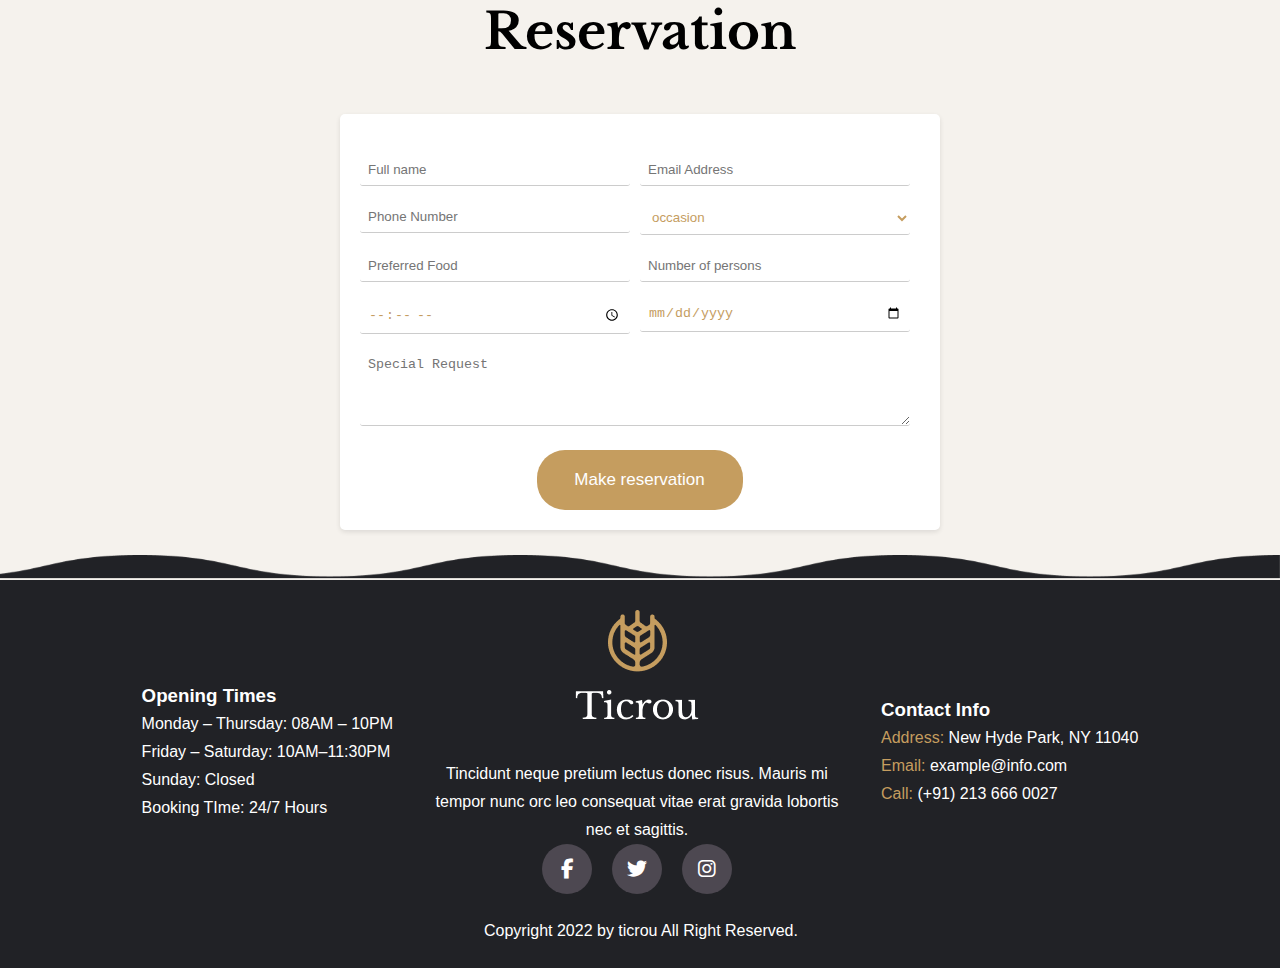
==== commit ff744619: "Add files via upload" ====
--- a/homepage.html
+++ b/homepage.html
@@ -440,7 +440,7 @@
           <p>In ornare pellentesque sed elementum sed ac adipiscing suscipit.</p>
           <a href="#" class="theme-btn-two">Read More</a>
         </div>
-      </div>
+      </div> 
       <div class="news1">
         <div class="img-box">
           <a href=""><img src="./images/news-2.jpg" alt=""></a>
@@ -484,6 +484,9 @@
       <div class="form-img-1">
         <img src="./images/shape-2.png" alt="">
       </div>
+      <div class="form-img-2">
+        <img src="./images/footer-1.png" alt="">
+      </div>
       <form>
         <div class="input-group">
           <div class="input-item">
--- a/main.css
+++ b/main.css
@@ -1311,6 +1311,7 @@
 
 .booking .container{
     padding-top: 30px;
+    overflow: hidden;
 }
 
 .container .sub-title{
@@ -1511,6 +1512,25 @@
     border-radius: 3px;
     background-color: var(--white);
 }
+
+input[type="text"]:focus,
+input[type="email"]:focus,
+input[type="tel"]:focus,
+input[type="number"]:focus,
+input[type="time"]:focus,
+input[type="date"]:focus,
+select:focus,
+textarea:focus{
+    width: 100%;
+    padding: 8px;
+    border: none;
+    border-bottom: 1px solid #ccc;
+    color: var(--gold);
+    border-radius: 3px;
+    background-color: var(--white);
+    
+}
+
 
 button[type="submit"] {
     border-radius: 28px;
@@ -1589,3 +1609,14 @@
     left: -50px;
     z-index: 9999999999;
 }
+
+.form-img-2{
+    position: absolute;
+    top: -345px;
+    left: -145px;
+}
+
+.form-img-2 img{
+    height: 200px;
+    
+}